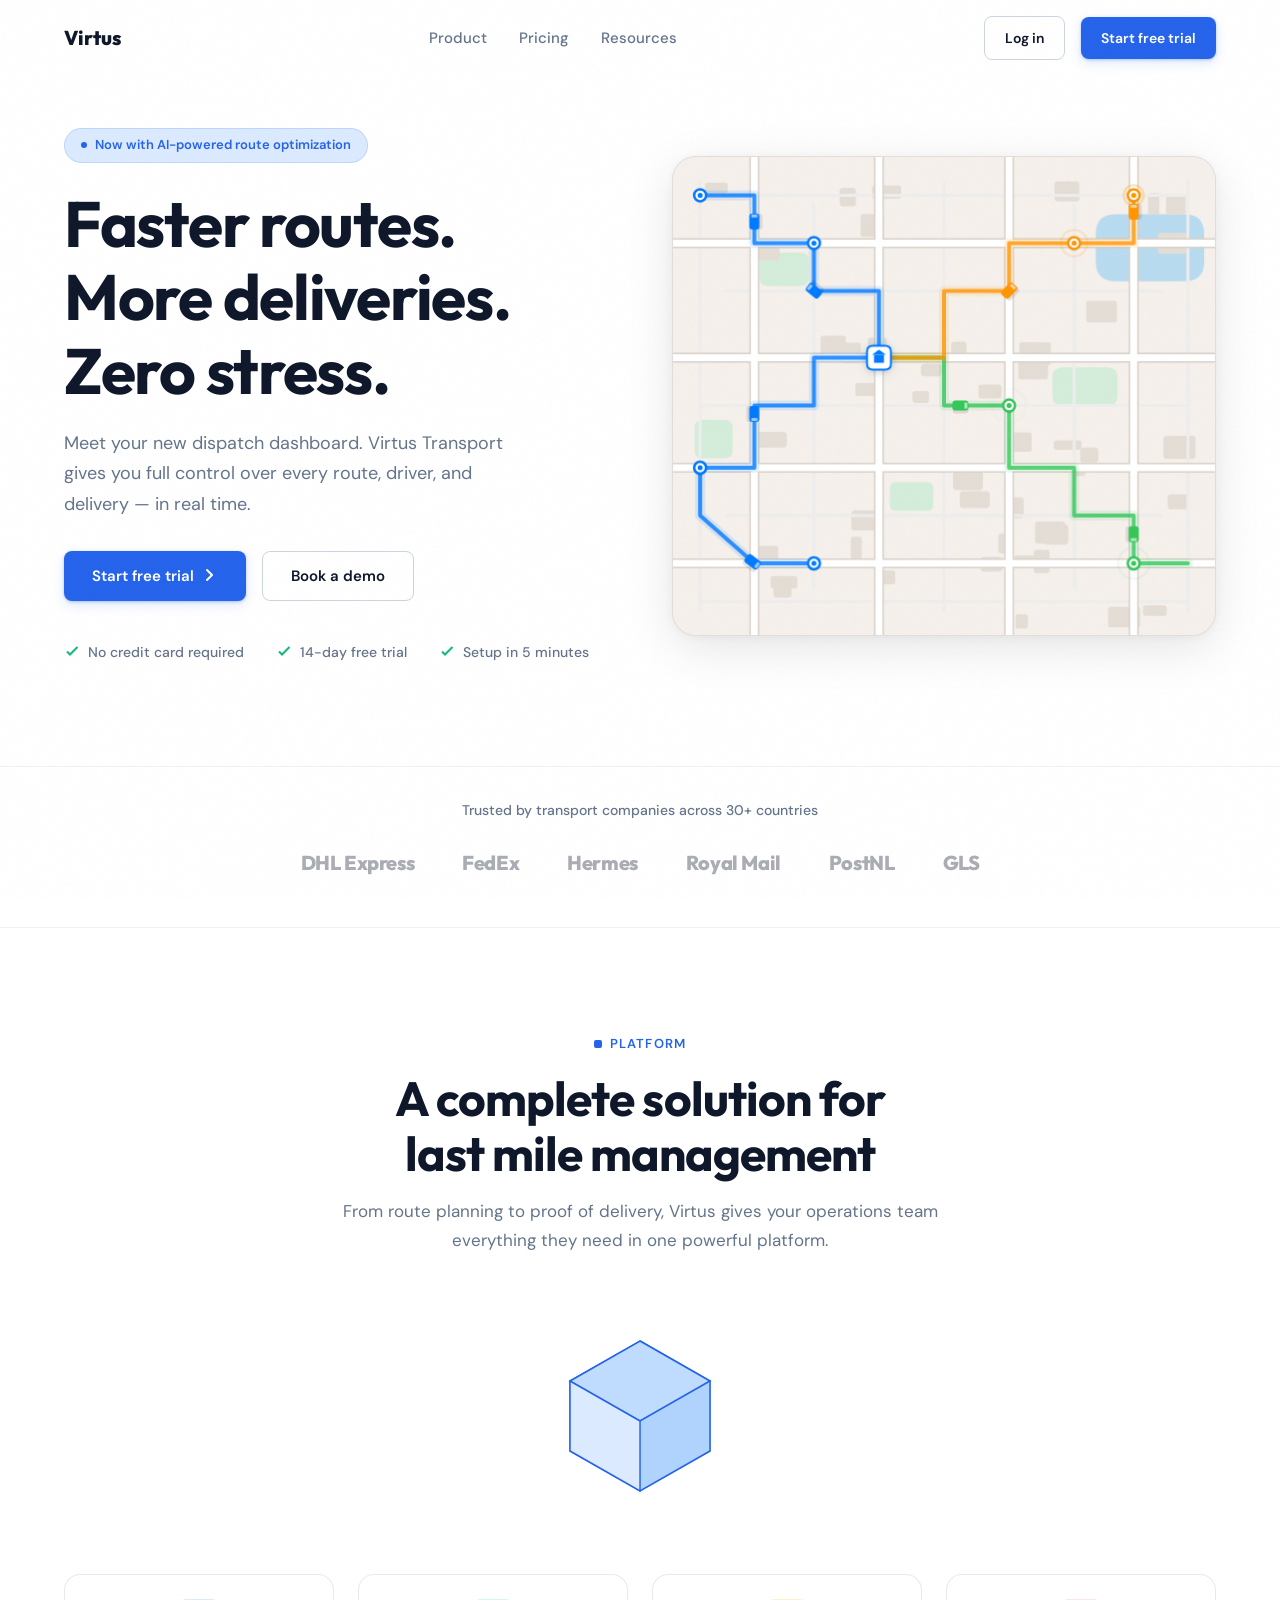
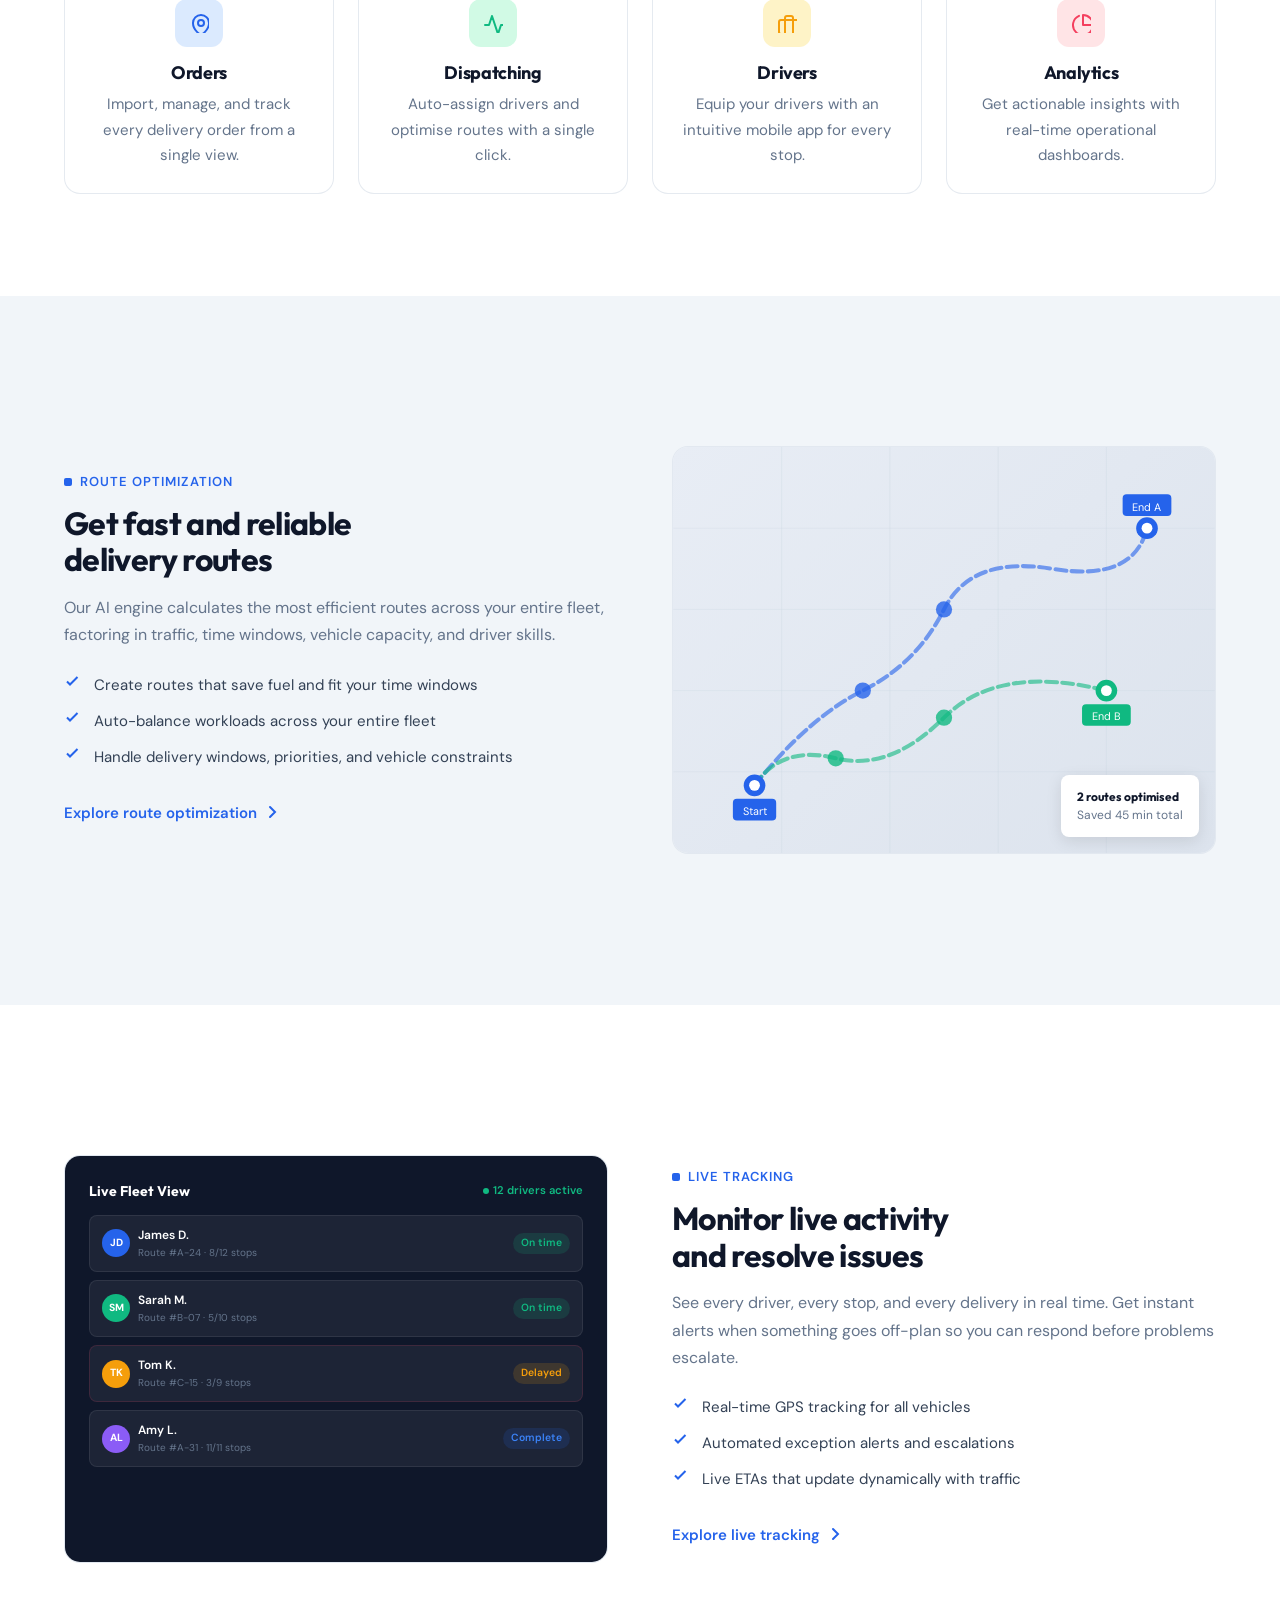
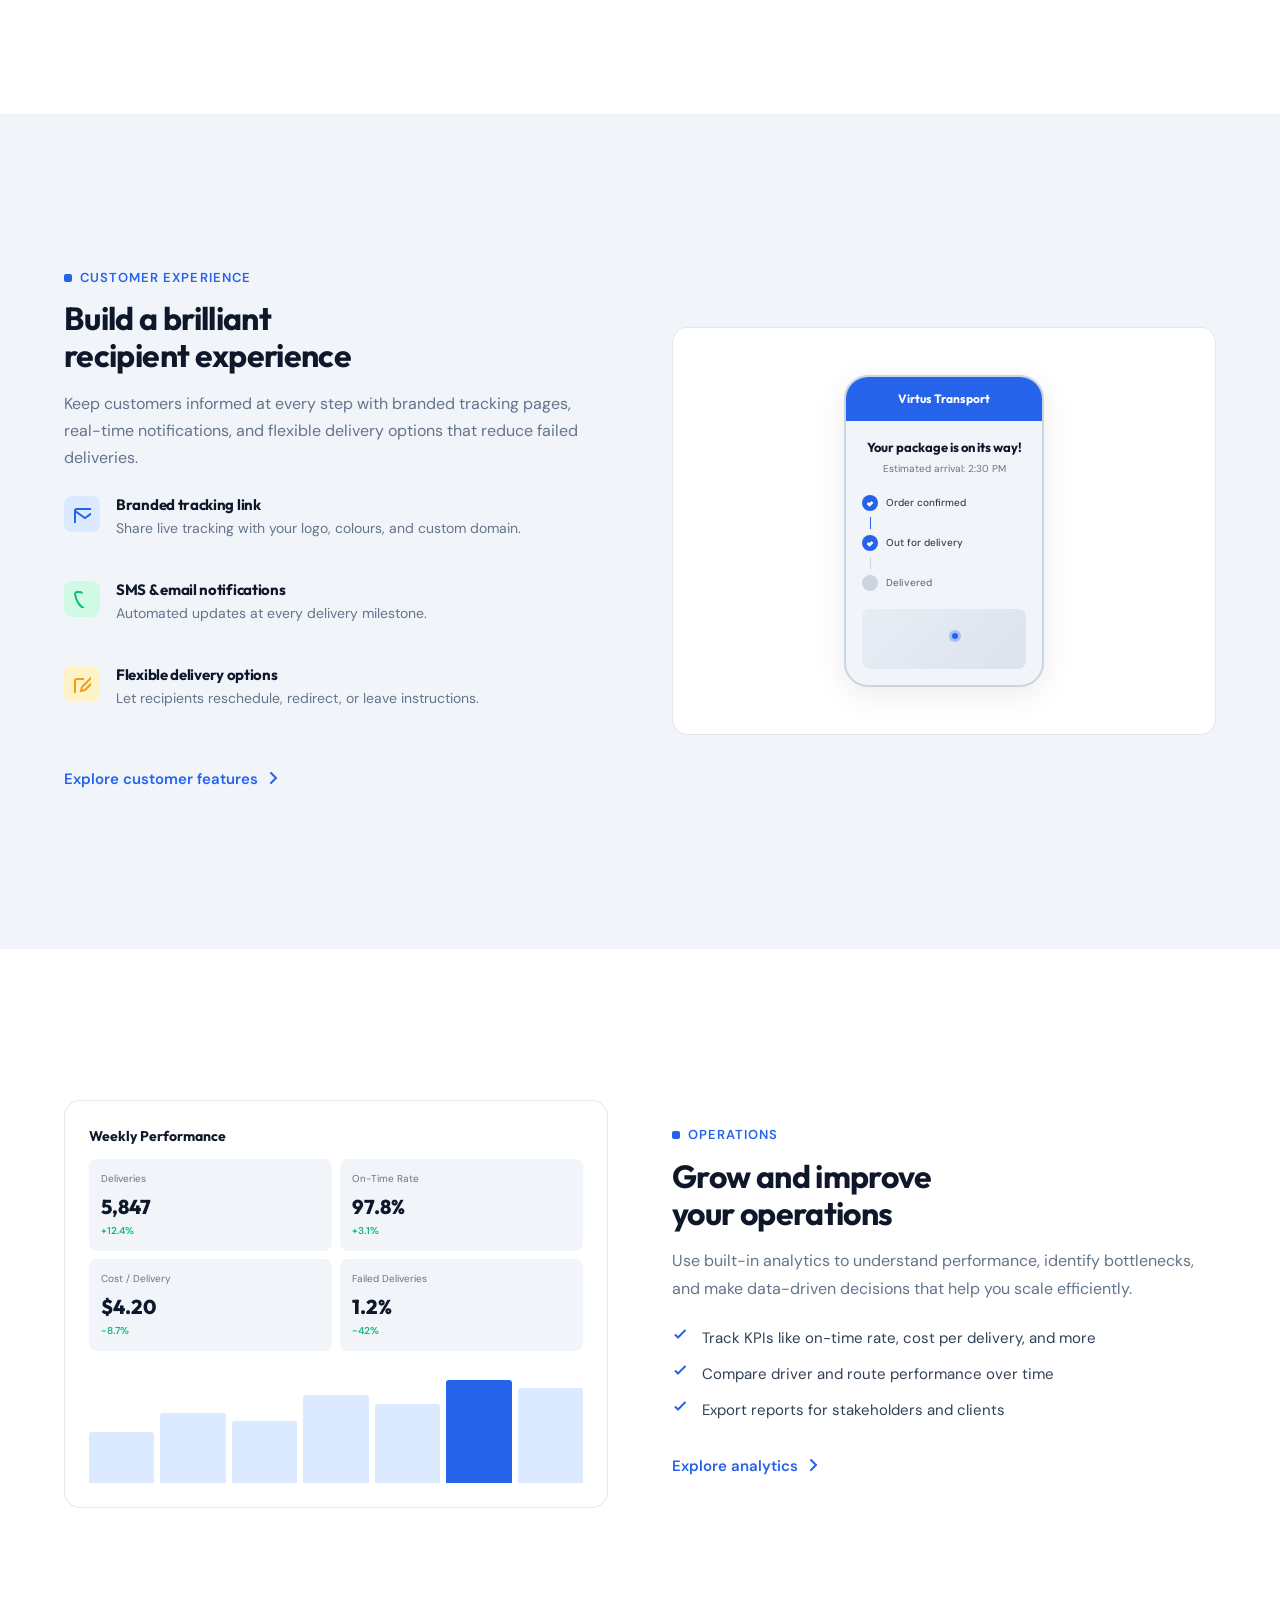
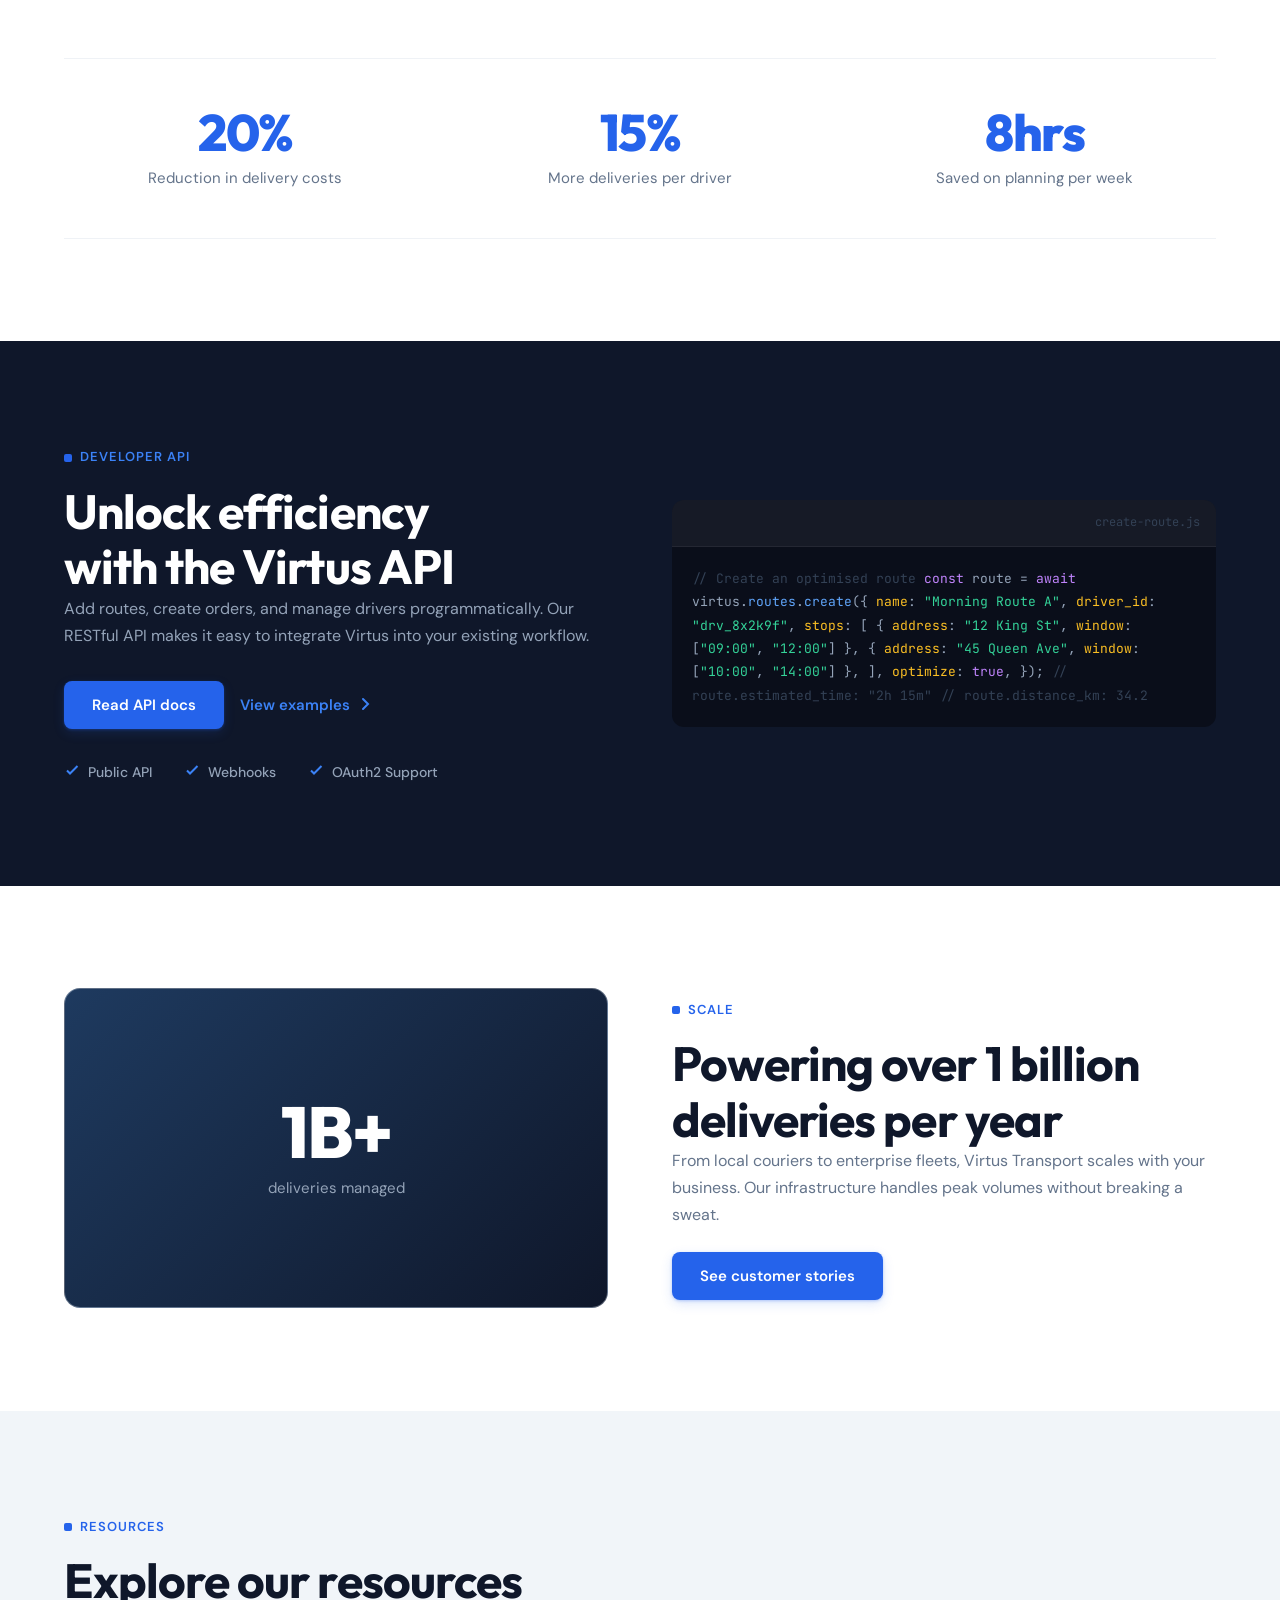
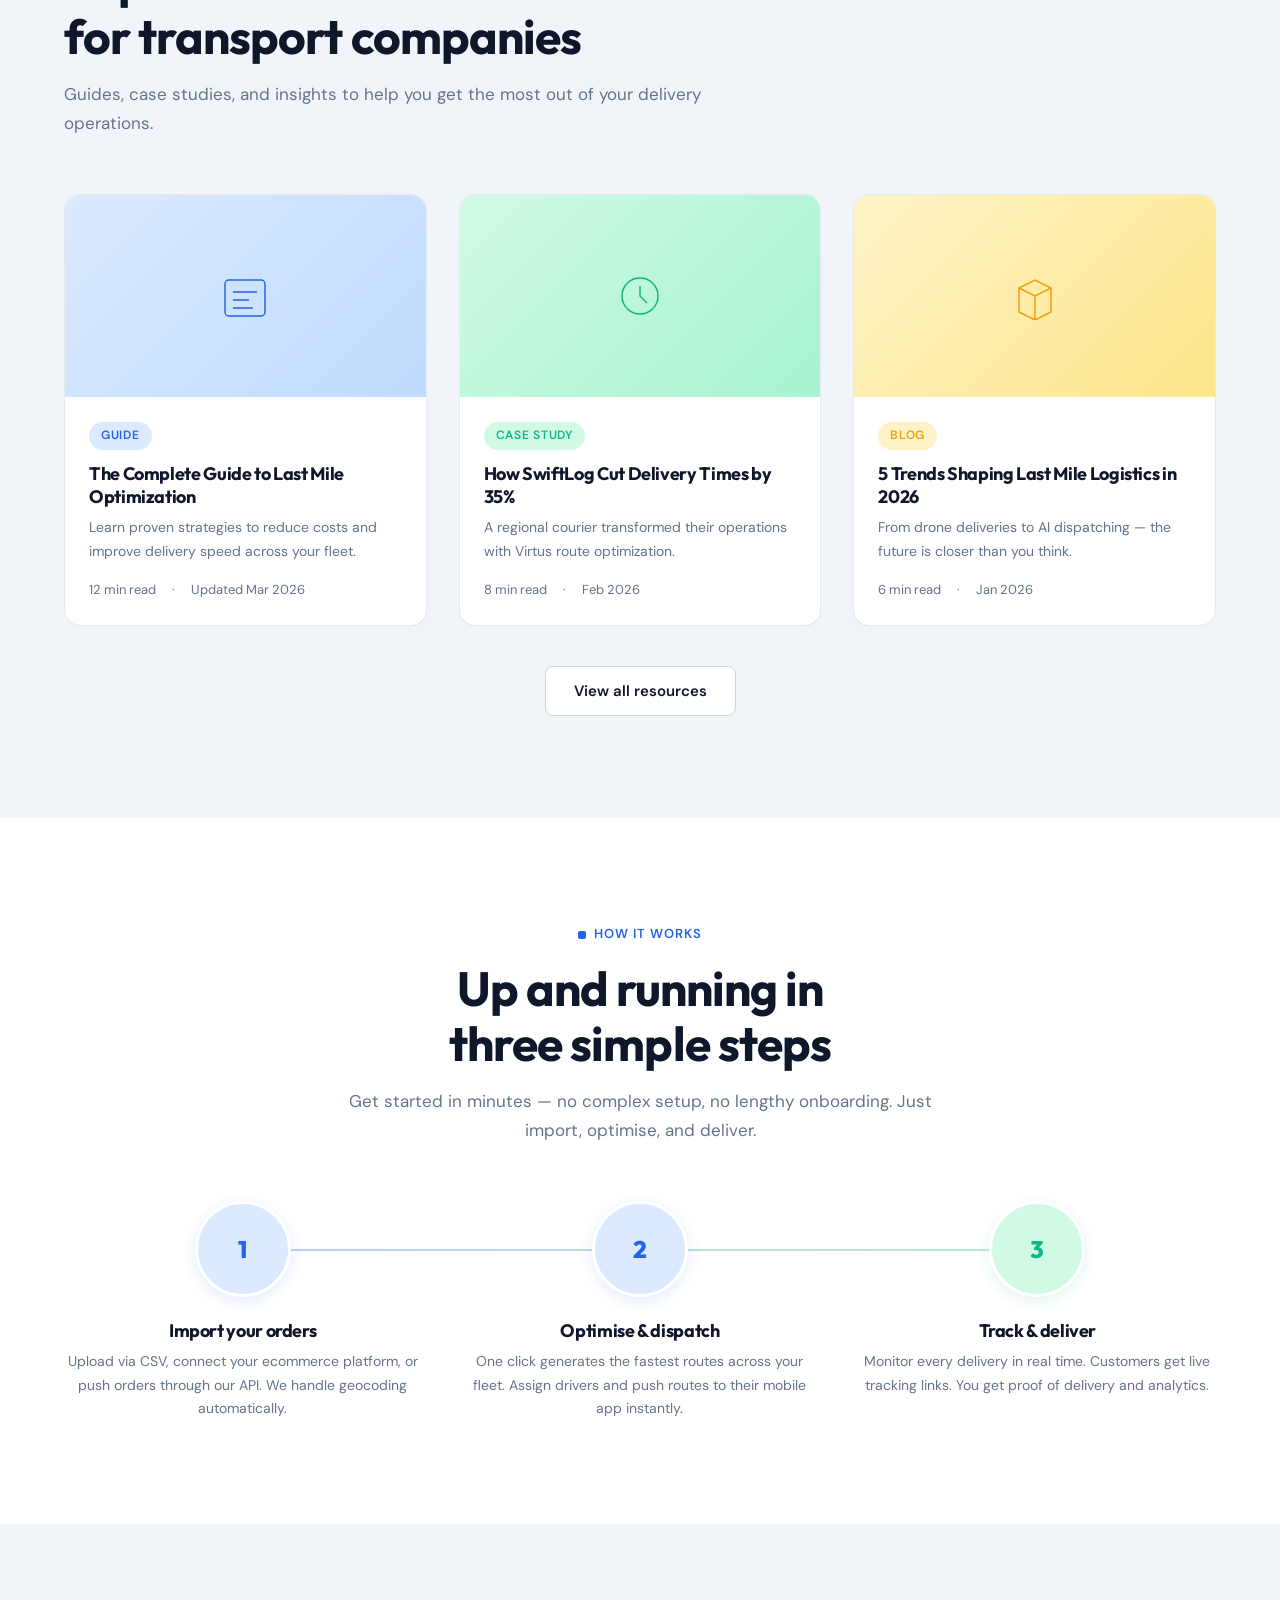
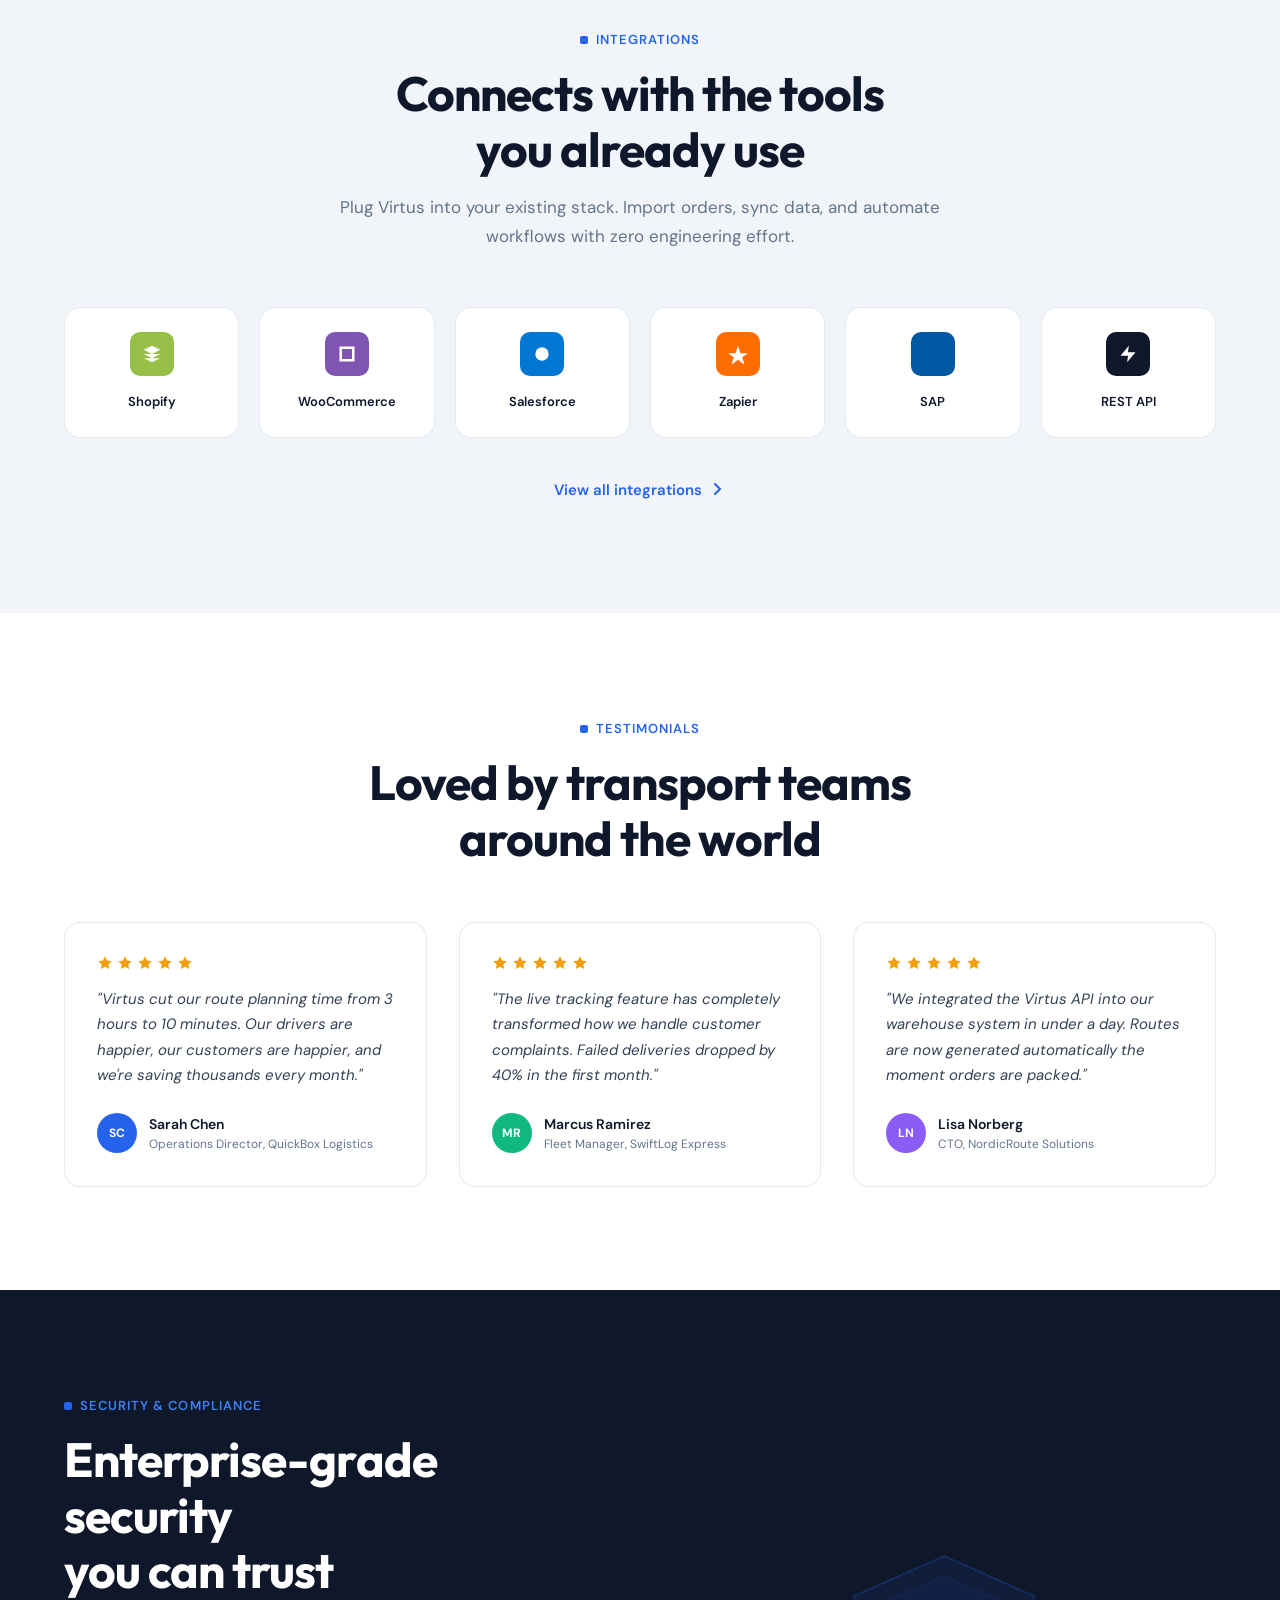
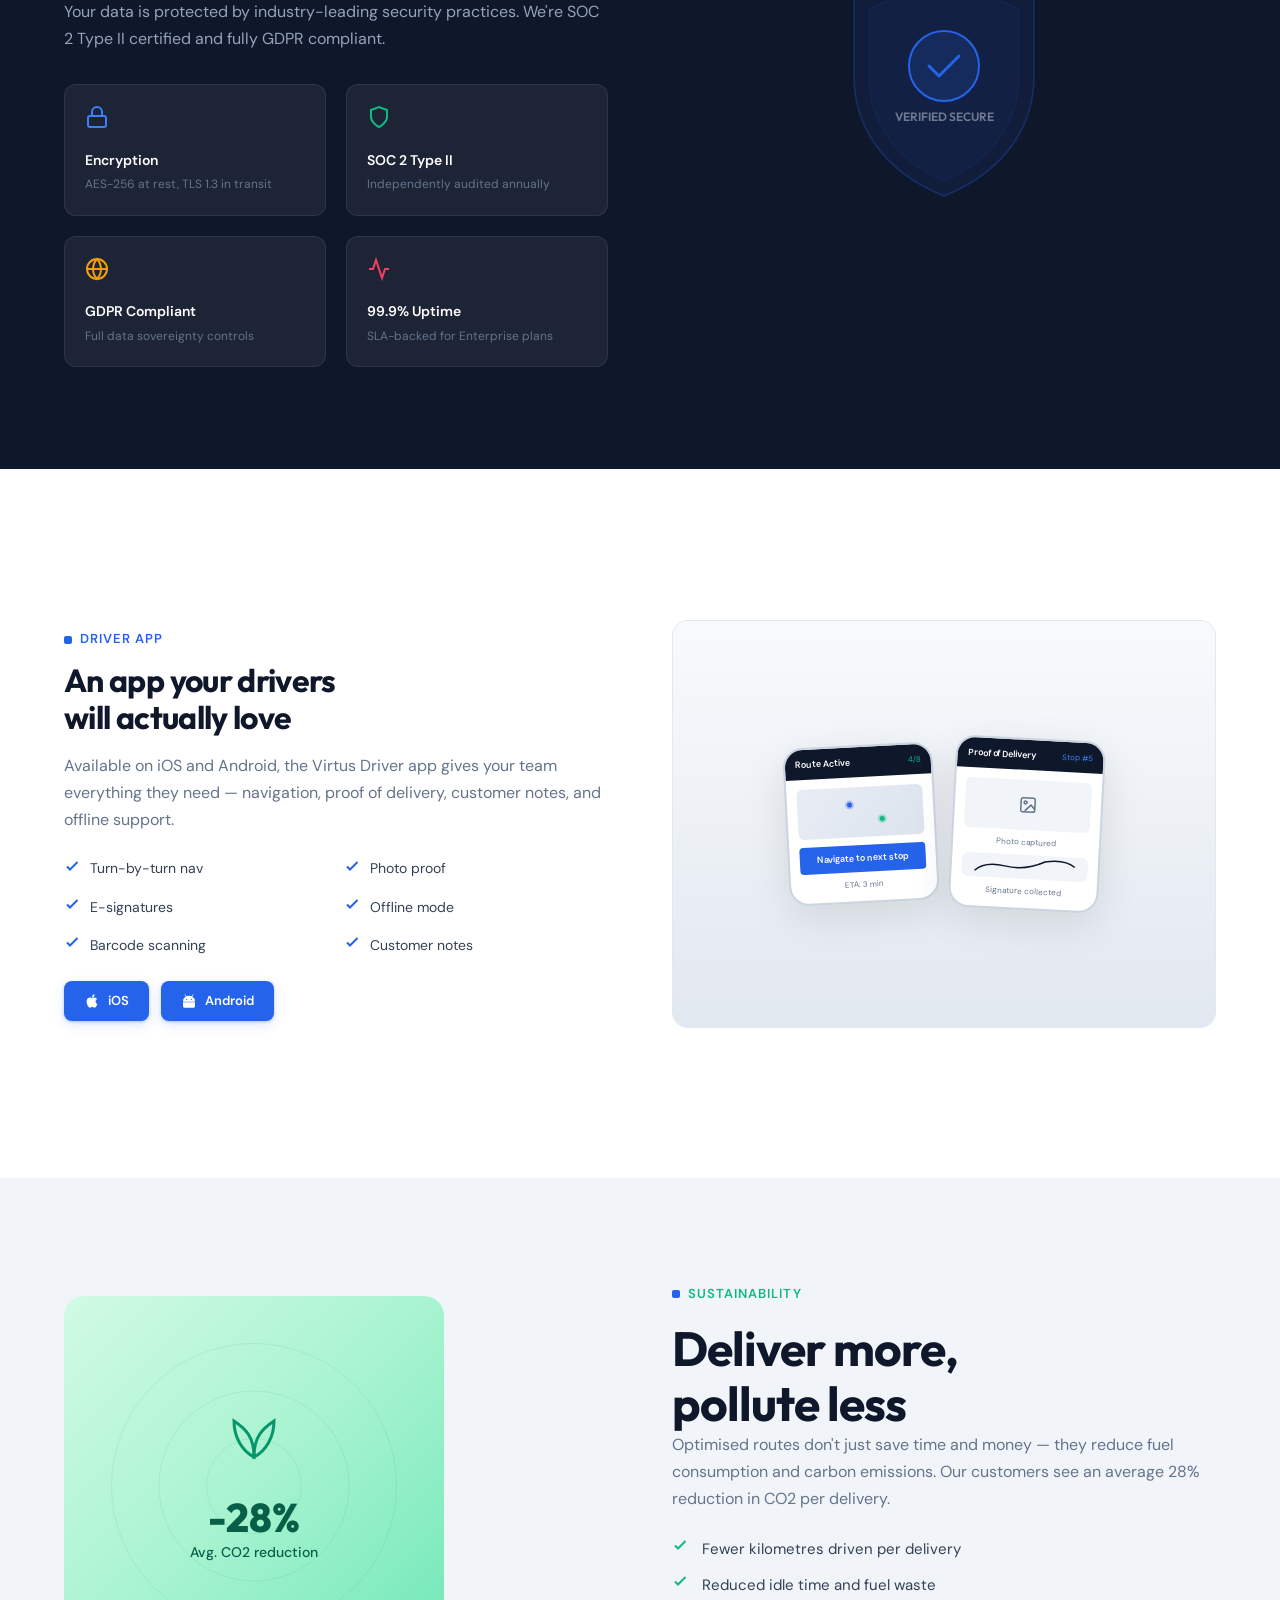
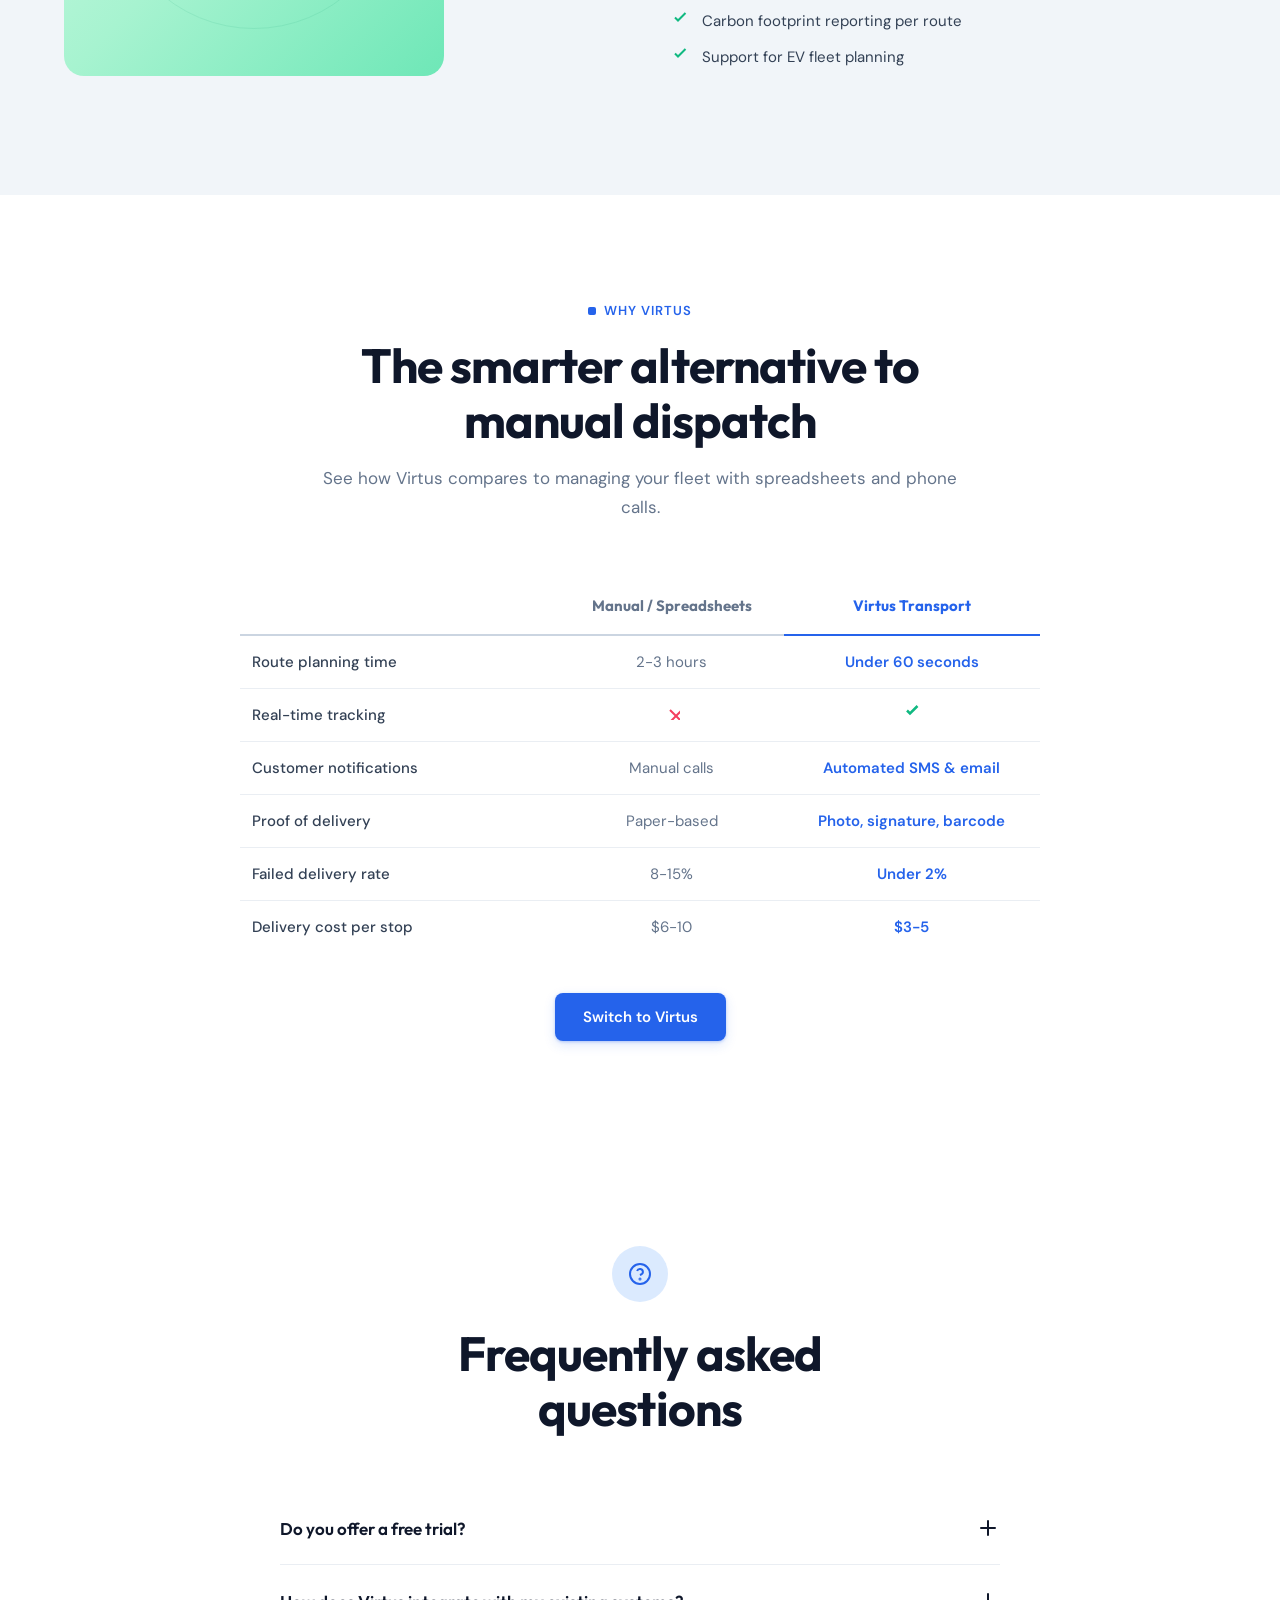
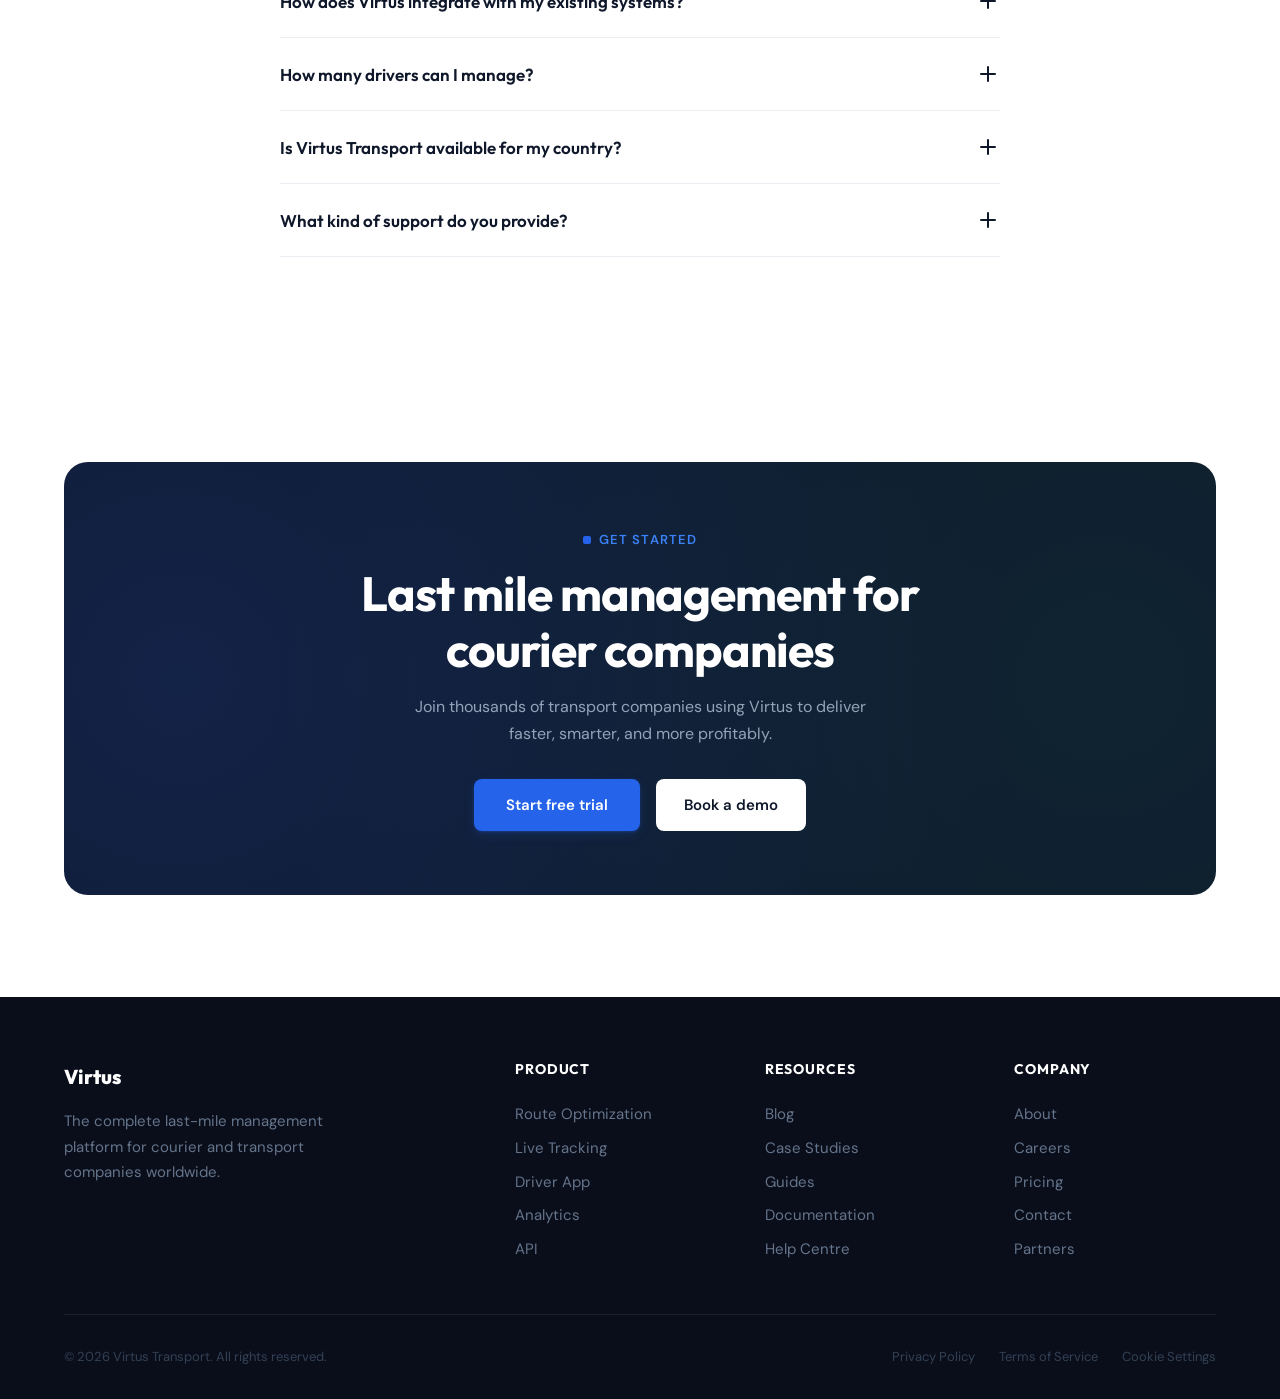
==== index.html @ 7c79d854 "Replace hero with Apple Maps-style canvas animation Canvas-based top-down city map with road grid, p" ====
<!DOCTYPE html>
<html lang="en">
<head>
  <meta charset="UTF-8">
  <meta name="viewport" content="width=device-width, initial-scale=1.0">
  <title>Virtus Transport — Last Mile Delivery Management</title>
  <meta name="description" content="Faster routes, more deliveries, zero stress. Virtus Transport is the complete last-mile management platform for courier and transport companies.">
  <link rel="preconnect" href="https://fonts.googleapis.com">
  <link rel="preconnect" href="https://fonts.gstatic.com" crossorigin>
  <link href="https://fonts.googleapis.com/css2?family=DM+Sans:ital,opsz,wght@0,9..40,400;0,9..40,500;0,9..40,600;0,9..40,700;1,9..40,400&family=Outfit:wght@400;500;600;700;800&family=JetBrains+Mono:wght@400;500&display=swap" rel="stylesheet">
  <link rel="stylesheet" href="assets/css/style.css">
  <script src="https://cdnjs.cloudflare.com/ajax/libs/gsap/3.12.5/gsap.min.js"></script>
</head>
<body>

  <!-- ===== NAVIGATION ===== -->
  <nav class="nav">
    <div class="container nav-inner">
      <a href="index.html" class="nav-logo">
        Virtus
      </a>
      <div class="nav-links">
        <a href="product.html">Product</a>
        <a href="pricing.html">Pricing</a>
        <a href="resources.html">Resources</a>
      </div>
      <div class="nav-cta">
        <a href="login.html" class="btn btn-secondary">Log in</a>
        <a href="signup.html" class="btn btn-primary">Start free trial</a>
      </div>
      <button class="nav-toggle" aria-label="Menu">
        <span></span><span></span><span></span>
      </button>
    </div>
  </nav>

  <!-- ===== HERO ===== -->
  <section style="padding-top: 8rem; padding-bottom: var(--section-pad);">
    <div class="container">
      <div style="display: grid; grid-template-columns: 1fr 1fr; gap: 4rem; align-items: center;">
        <div class="reveal">
          <div class="hero-badge">
            <span class="hero-badge-dot"></span>
            Now with AI-powered route optimization
          </div>
          <h1 style="margin-bottom: 1.25rem;">Faster routes.<br>More deliveries.<br>Zero stress.</h1>
          <p class="text-lg" style="max-width: 440px; margin-bottom: 2rem;">
            Meet your new dispatch dashboard. Virtus Transport gives you full control over every route, driver, and delivery — in real time.
          </p>
          <div style="display: flex; gap: 1rem; flex-wrap: wrap; margin-bottom: 2.5rem;">
            <a href="signup.html" class="btn btn-primary">
              Start free trial
              <svg width="16" height="16" fill="none" stroke="currentColor" stroke-width="2" stroke-linecap="round" stroke-linejoin="round"><path d="M5 12l5-5-5-5"/></svg>
            </a>
            <a href="demo.html" class="btn btn-secondary">Book a demo</a>
          </div>
          <div class="badge-row">
            <div class="badge-item">
              <svg width="16" height="16" fill="none" stroke="currentColor" stroke-width="2"><path d="M13.5 2l-7.5 7.5-3-3"/></svg>
              No credit card required
            </div>
            <div class="badge-item">
              <svg width="16" height="16" fill="none" stroke="currentColor" stroke-width="2"><path d="M13.5 2l-7.5 7.5-3-3"/></svg>
              14-day free trial
            </div>
            <div class="badge-item">
              <svg width="16" height="16" fill="none" stroke="currentColor" stroke-width="2"><path d="M13.5 2l-7.5 7.5-3-3"/></svg>
              Setup in 5 minutes
            </div>
          </div>
        </div>
        <div class="reveal reveal-delay-2">
          <div id="hero-animation" style="width: 100%; height: 480px; position: relative; overflow: hidden; border-radius: 1.5rem;">
            <canvas id="map-canvas" style="position: absolute; inset: 0; width: 100%; height: 100%;"></canvas>
          </div>
        </div>
      </div>
    </div>
  </section>

  <!-- ===== SOCIAL PROOF ===== -->
  <section style="padding: 2rem 0 3rem; border-top: 1px solid rgba(203,213,225,0.3); border-bottom: 1px solid rgba(203,213,225,0.3);">
    <div class="container" style="text-align: center;">
      <p class="text-sm" style="color: var(--vtx-muted); margin-bottom: 1.5rem; font-weight: 500;">Trusted by transport companies across 30+ countries</p>
      <div style="display: flex; align-items: center; justify-content: center; gap: 3rem; flex-wrap: wrap; opacity: 0.35;">
        <span style="font-family: var(--font-display); font-size: 1.25rem; font-weight: 800; letter-spacing: -0.02em;">DHL Express</span>
        <span style="font-family: var(--font-display); font-size: 1.25rem; font-weight: 800; letter-spacing: -0.02em;">FedEx</span>
        <span style="font-family: var(--font-display); font-size: 1.25rem; font-weight: 800; letter-spacing: -0.02em;">Hermes</span>
        <span style="font-family: var(--font-display); font-size: 1.25rem; font-weight: 800; letter-spacing: -0.02em;">Royal Mail</span>
        <span style="font-family: var(--font-display); font-size: 1.25rem; font-weight: 800; letter-spacing: -0.02em;">PostNL</span>
        <span style="font-family: var(--font-display); font-size: 1.25rem; font-weight: 800; letter-spacing: -0.02em;">GLS</span>
      </div>
    </div>
  </section>

  <!-- ===== COMPLETE SOLUTION ===== -->
  <section class="section" id="solution">
    <div class="container">
      <div class="section-header centered reveal">
        <span class="section-label">Platform</span>
        <h2>A complete solution for<br>last mile management</h2>
        <p>From route planning to proof of delivery, Virtus gives your operations team everything they need in one powerful platform.</p>
      </div>

      <!-- Solution illustration: abstract 3D cube -->
      <div class="reveal" style="max-width: 200px; margin: 0 auto 3.5rem;">
        <svg viewBox="0 0 200 200" fill="none" xmlns="http://www.w3.org/2000/svg">
          <path d="M100 30L170 70V140L100 180L30 140V70L100 30Z" fill="#dbeafe" stroke="#2563eb" stroke-width="1.5"/>
          <path d="M100 30L170 70L100 110L30 70L100 30Z" fill="#bfdbfe" stroke="#2563eb" stroke-width="1.5"/>
          <path d="M100 110V180L170 140V70L100 110Z" fill="#93c5fd" stroke="#2563eb" stroke-width="1.5" opacity="0.6"/>
          <path d="M100 110V180L30 140V70L100 110Z" fill="#dbeafe" stroke="#2563eb" stroke-width="1.5" opacity="0.8"/>
        </svg>
      </div>

      <!-- Feature pills row -->
      <div class="grid-4 reveal">
        <div class="card" style="text-align: center; padding: 1.5rem;">
          <div class="card-icon blue" style="margin: 0 auto 1rem;">
            <svg width="20" height="20" fill="none" stroke="currentColor" stroke-width="2" stroke-linecap="round" stroke-linejoin="round"><path d="M12 22s-8-4.5-8-11.8A8 8 0 0 1 12 2a8 8 0 0 1 8 8.2c0 7.3-8 11.8-8 11.8z"/><circle cx="12" cy="10" r="3"/></svg>
          </div>
          <h4>Orders</h4>
          <p class="text-sm">Import, manage, and track every delivery order from a single view.</p>
        </div>
        <div class="card" style="text-align: center; padding: 1.5rem;">
          <div class="card-icon emerald" style="margin: 0 auto 1rem;">
            <svg width="20" height="20" fill="none" stroke="currentColor" stroke-width="2" stroke-linecap="round" stroke-linejoin="round"><path d="M22 12h-4l-3 9L9 3l-3 9H2"/></svg>
          </div>
          <h4>Dispatching</h4>
          <p class="text-sm">Auto-assign drivers and optimise routes with a single click.</p>
        </div>
        <div class="card" style="text-align: center; padding: 1.5rem;">
          <div class="card-icon amber" style="margin: 0 auto 1rem;">
            <svg width="20" height="20" fill="none" stroke="currentColor" stroke-width="2" stroke-linecap="round" stroke-linejoin="round"><rect x="2" y="7" width="20" height="14" rx="2" ry="2"/><path d="M16 21V5a2 2 0 0 0-2-2h-4a2 2 0 0 0-2 2v16"/></svg>
          </div>
          <h4>Drivers</h4>
          <p class="text-sm">Equip your drivers with an intuitive mobile app for every stop.</p>
        </div>
        <div class="card" style="text-align: center; padding: 1.5rem;">
          <div class="card-icon rose" style="margin: 0 auto 1rem;">
            <svg width="20" height="20" fill="none" stroke="currentColor" stroke-width="2" stroke-linecap="round" stroke-linejoin="round"><path d="M21.21 15.89A10 10 0 1 1 8 2.83"/><path d="M22 12A10 10 0 0 0 12 2v10z"/></svg>
          </div>
          <h4>Analytics</h4>
          <p class="text-sm">Get actionable insights with real-time operational dashboards.</p>
        </div>
      </div>
    </div>
  </section>

  <!-- ===== FEATURE 1: ROUTE OPTIMIZATION ===== -->
  <section class="section section-light" id="routes">
    <div class="container">
      <div class="feature-row">
        <div class="feature-content reveal">
          <span class="section-label">Route Optimization</span>
          <h3>Get fast and reliable<br>delivery routes</h3>
          <p>Our AI engine calculates the most efficient routes across your entire fleet, factoring in traffic, time windows, vehicle capacity, and driver skills.</p>
          <ul class="feature-bullets">
            <li>
              <svg width="18" height="18" fill="none" stroke="currentColor" stroke-width="2"><path d="M13.5 2l-7.5 7.5-3-3"/></svg>
              Create routes that save fuel and fit your time windows
            </li>
            <li>
              <svg width="18" height="18" fill="none" stroke="currentColor" stroke-width="2"><path d="M13.5 2l-7.5 7.5-3-3"/></svg>
              Auto-balance workloads across your entire fleet
            </li>
            <li>
              <svg width="18" height="18" fill="none" stroke="currentColor" stroke-width="2"><path d="M13.5 2l-7.5 7.5-3-3"/></svg>
              Handle delivery windows, priorities, and vehicle constraints
            </li>
          </ul>
          <a href="product.html" class="btn btn-ghost">
            Explore route optimization
            <svg width="16" height="16" fill="none" stroke="currentColor" stroke-width="2" stroke-linecap="round"><path d="M5 12l5-5-5-5"/></svg>
          </a>
        </div>
        <div class="feature-visual reveal reveal-delay-1">
          <div class="feature-visual-inner map-visual">
            <!-- Simulated map with route -->
            <svg width="100%" height="100%" viewBox="0 0 400 300" fill="none" xmlns="http://www.w3.org/2000/svg" style="position: absolute; inset: 0;">
              <!-- Grid lines -->
              <line x1="0" y1="60" x2="400" y2="60" stroke="#cbd5e1" stroke-width="0.5" opacity="0.5"/>
              <line x1="0" y1="120" x2="400" y2="120" stroke="#cbd5e1" stroke-width="0.5" opacity="0.5"/>
              <line x1="0" y1="180" x2="400" y2="180" stroke="#cbd5e1" stroke-width="0.5" opacity="0.5"/>
              <line x1="0" y1="240" x2="400" y2="240" stroke="#cbd5e1" stroke-width="0.5" opacity="0.5"/>
              <line x1="80" y1="0" x2="80" y2="300" stroke="#cbd5e1" stroke-width="0.5" opacity="0.5"/>
              <line x1="160" y1="0" x2="160" y2="300" stroke="#cbd5e1" stroke-width="0.5" opacity="0.5"/>
              <line x1="240" y1="0" x2="240" y2="300" stroke="#cbd5e1" stroke-width="0.5" opacity="0.5"/>
              <line x1="320" y1="0" x2="320" y2="300" stroke="#cbd5e1" stroke-width="0.5" opacity="0.5"/>
              <!-- Route path -->
              <path d="M60 250 Q100 200, 140 180 Q180 160, 200 120 Q220 80, 280 90 Q340 100, 350 60" stroke="#2563eb" stroke-width="3" stroke-linecap="round" fill="none" stroke-dasharray="8 4" opacity="0.6"/>
              <path d="M60 250 Q80 220, 120 230 Q160 240, 200 200 Q240 160, 320 180" stroke="#10b981" stroke-width="3" stroke-linecap="round" fill="none" stroke-dasharray="8 4" opacity="0.6"/>
              <!-- Stops -->
              <circle cx="60" cy="250" r="8" fill="#2563eb"/>
              <circle cx="60" cy="250" r="4" fill="white"/>
              <circle cx="140" cy="180" r="6" fill="#2563eb" opacity="0.8"/>
              <circle cx="200" cy="120" r="6" fill="#2563eb" opacity="0.8"/>
              <circle cx="350" cy="60" r="8" fill="#2563eb"/>
              <circle cx="350" cy="60" r="4" fill="white"/>
              <circle cx="120" cy="230" r="6" fill="#10b981" opacity="0.8"/>
              <circle cx="200" cy="200" r="6" fill="#10b981" opacity="0.8"/>
              <circle cx="320" cy="180" r="8" fill="#10b981"/>
              <circle cx="320" cy="180" r="4" fill="white"/>
              <!-- Labels -->
              <rect x="44" y="260" width="32" height="16" rx="3" fill="#2563eb"/>
              <text x="60" y="272" fill="white" font-size="8" text-anchor="middle" font-family="DM Sans">Start</text>
              <rect x="332" y="35" width="36" height="16" rx="3" fill="#2563eb"/>
              <text x="350" y="47" fill="white" font-size="8" text-anchor="middle" font-family="DM Sans">End A</text>
              <rect x="302" y="190" width="36" height="16" rx="3" fill="#10b981"/>
              <text x="320" y="202" fill="white" font-size="8" text-anchor="middle" font-family="DM Sans">End B</text>
            </svg>
            <!-- Floating card -->
            <div style="position: absolute; bottom: 16px; right: 16px; background: white; border-radius: 0.5rem; padding: 0.75rem 1rem; box-shadow: 0 4px 16px rgba(0,0,0,0.1); font-size: 0.75rem;">
              <div style="font-weight: 700; color: var(--vtx-navy); font-family: var(--font-display);">2 routes optimised</div>
              <div style="color: var(--vtx-muted);">Saved 45 min total</div>
            </div>
          </div>
        </div>
      </div>
    </div>
  </section>

  <!-- ===== FEATURE 2: LIVE MONITORING ===== -->
  <section class="section" id="monitoring">
    <div class="container">
      <div class="feature-row reverse">
        <div class="feature-content reveal">
          <span class="section-label">Live Tracking</span>
          <h3>Monitor live activity<br>and resolve issues</h3>
          <p>See every driver, every stop, and every delivery in real time. Get instant alerts when something goes off-plan so you can respond before problems escalate.</p>
          <ul class="feature-bullets">
            <li>
              <svg width="18" height="18" fill="none" stroke="currentColor" stroke-width="2"><path d="M13.5 2l-7.5 7.5-3-3"/></svg>
              Real-time GPS tracking for all vehicles
            </li>
            <li>
              <svg width="18" height="18" fill="none" stroke="currentColor" stroke-width="2"><path d="M13.5 2l-7.5 7.5-3-3"/></svg>
              Automated exception alerts and escalations
            </li>
            <li>
              <svg width="18" height="18" fill="none" stroke="currentColor" stroke-width="2"><path d="M13.5 2l-7.5 7.5-3-3"/></svg>
              Live ETAs that update dynamically with traffic
            </li>
          </ul>
          <a href="product.html" class="btn btn-ghost">
            Explore live tracking
            <svg width="16" height="16" fill="none" stroke="currentColor" stroke-width="2" stroke-linecap="round"><path d="M5 12l5-5-5-5"/></svg>
          </a>
        </div>
        <div class="feature-visual reveal reveal-delay-1">
          <div class="feature-visual-inner" style="background: var(--vtx-navy); padding: 1.5rem;">
            <!-- Dark themed live view -->
            <div style="display: flex; flex-direction: column; gap: 0.75rem; height: 100%;">
              <div style="display: flex; justify-content: space-between; align-items: center;">
                <span style="font-family: var(--font-display); font-weight: 700; color: white; font-size: 0.875rem;">Live Fleet View</span>
                <span style="font-size: 0.7rem; color: var(--vtx-emerald); font-weight: 600; display: flex; align-items: center; gap: 4px;">
                  <span style="width: 6px; height: 6px; background: var(--vtx-emerald); border-radius: 50%; display: inline-block;"></span>
                  12 drivers active
                </span>
              </div>
              <!-- Driver cards -->
              <div style="display: flex; flex-direction: column; gap: 0.5rem; flex: 1;">
                <div style="background: rgba(255,255,255,0.06); border-radius: 0.5rem; padding: 0.625rem 0.75rem; border: 1px solid rgba(255,255,255,0.08); display: flex; align-items: center; justify-content: space-between;">
                  <div style="display: flex; align-items: center; gap: 0.5rem;">
                    <div style="width: 28px; height: 28px; background: var(--vtx-blue); border-radius: 50%; display: flex; align-items: center; justify-content: center; font-size: 0.65rem; color: white; font-weight: 700;">JD</div>
                    <div>
                      <div style="color: white; font-size: 0.75rem; font-weight: 600;">James D.</div>
                      <div style="color: var(--vtx-muted); font-size: 0.625rem;">Route #A-24 &middot; 8/12 stops</div>
                    </div>
                  </div>
                  <span style="font-size: 0.65rem; padding: 2px 8px; background: rgba(16,185,129,0.15); color: var(--vtx-emerald); border-radius: 2rem; font-weight: 600;">On time</span>
                </div>
                <div style="background: rgba(255,255,255,0.06); border-radius: 0.5rem; padding: 0.625rem 0.75rem; border: 1px solid rgba(255,255,255,0.08); display: flex; align-items: center; justify-content: space-between;">
                  <div style="display: flex; align-items: center; gap: 0.5rem;">
                    <div style="width: 28px; height: 28px; background: var(--vtx-emerald); border-radius: 50%; display: flex; align-items: center; justify-content: center; font-size: 0.65rem; color: white; font-weight: 700;">SM</div>
                    <div>
                      <div style="color: white; font-size: 0.75rem; font-weight: 600;">Sarah M.</div>
                      <div style="color: var(--vtx-muted); font-size: 0.625rem;">Route #B-07 &middot; 5/10 stops</div>
                    </div>
                  </div>
                  <span style="font-size: 0.65rem; padding: 2px 8px; background: rgba(16,185,129,0.15); color: var(--vtx-emerald); border-radius: 2rem; font-weight: 600;">On time</span>
                </div>
                <div style="background: rgba(255,255,255,0.06); border-radius: 0.5rem; padding: 0.625rem 0.75rem; border: 1px solid rgba(244,63,94,0.15); display: flex; align-items: center; justify-content: space-between;">
                  <div style="display: flex; align-items: center; gap: 0.5rem;">
                    <div style="width: 28px; height: 28px; background: var(--vtx-amber); border-radius: 50%; display: flex; align-items: center; justify-content: center; font-size: 0.65rem; color: white; font-weight: 700;">TK</div>
                    <div>
                      <div style="color: white; font-size: 0.75rem; font-weight: 600;">Tom K.</div>
                      <div style="color: var(--vtx-muted); font-size: 0.625rem;">Route #C-15 &middot; 3/9 stops</div>
                    </div>
                  </div>
                  <span style="font-size: 0.65rem; padding: 2px 8px; background: rgba(245,158,11,0.15); color: var(--vtx-amber); border-radius: 2rem; font-weight: 600;">Delayed</span>
                </div>
                <div style="background: rgba(255,255,255,0.06); border-radius: 0.5rem; padding: 0.625rem 0.75rem; border: 1px solid rgba(255,255,255,0.08); display: flex; align-items: center; justify-content: space-between;">
                  <div style="display: flex; align-items: center; gap: 0.5rem;">
                    <div style="width: 28px; height: 28px; background: #8b5cf6; border-radius: 50%; display: flex; align-items: center; justify-content: center; font-size: 0.65rem; color: white; font-weight: 700;">AL</div>
                    <div>
                      <div style="color: white; font-size: 0.75rem; font-weight: 600;">Amy L.</div>
                      <div style="color: var(--vtx-muted); font-size: 0.625rem;">Route #A-31 &middot; 11/11 stops</div>
                    </div>
                  </div>
                  <span style="font-size: 0.65rem; padding: 2px 8px; background: rgba(37,99,235,0.15); color: var(--vtx-blue-light); border-radius: 2rem; font-weight: 600;">Complete</span>
                </div>
              </div>
            </div>
          </div>
        </div>
      </div>
    </div>
  </section>

  <!-- ===== FEATURE 3: RECIPIENT EXPERIENCE ===== -->
  <section class="section section-light" id="recipient">
    <div class="container">
      <div class="feature-row">
        <div class="feature-content reveal">
          <span class="section-label">Customer Experience</span>
          <h3>Build a brilliant<br>recipient experience</h3>
          <p>Keep customers informed at every step with branded tracking pages, real-time notifications, and flexible delivery options that reduce failed deliveries.</p>
          <div style="display: flex; flex-direction: column; gap: 1rem; margin-bottom: 1.5rem;">
            <div style="display: flex; align-items: flex-start; gap: 1rem;">
              <div style="width: 36px; height: 36px; background: var(--vtx-blue-pale); border-radius: 0.5rem; display: flex; align-items: center; justify-content: center; flex-shrink: 0;">
                <svg width="18" height="18" fill="none" stroke="var(--vtx-blue)" stroke-width="2"><path d="M4 4h16c1.1 0 2 .9 2 2v12c0 1.1-.9 2-2 2H4c-1.1 0-2-.9-2-2V6c0-1.1.9-2 2-2z"/><path d="M22 6l-10 7L2 6"/></svg>
              </div>
              <div>
                <h4 style="font-size: 0.9375rem; margin-bottom: 0.25rem;">Branded tracking link</h4>
                <p class="text-sm">Share live tracking with your logo, colours, and custom domain.</p>
              </div>
            </div>
            <div style="display: flex; align-items: flex-start; gap: 1rem;">
              <div style="width: 36px; height: 36px; background: #d1fae5; border-radius: 0.5rem; display: flex; align-items: center; justify-content: center; flex-shrink: 0;">
                <svg width="18" height="18" fill="none" stroke="var(--vtx-emerald)" stroke-width="2"><path d="M22 16.92v3a2 2 0 0 1-2.18 2 19.79 19.79 0 0 1-8.63-3.07 19.5 19.5 0 0 1-6-6 19.79 19.79 0 0 1-3.07-8.67A2 2 0 0 1 4.11 2h3a2 2 0 0 1 2 1.72"/></svg>
              </div>
              <div>
                <h4 style="font-size: 0.9375rem; margin-bottom: 0.25rem;">SMS & email notifications</h4>
                <p class="text-sm">Automated updates at every delivery milestone.</p>
              </div>
            </div>
            <div style="display: flex; align-items: flex-start; gap: 1rem;">
              <div style="width: 36px; height: 36px; background: #fef3c7; border-radius: 0.5rem; display: flex; align-items: center; justify-content: center; flex-shrink: 0;">
                <svg width="18" height="18" fill="none" stroke="var(--vtx-amber)" stroke-width="2"><path d="M11 4H4a2 2 0 0 0-2 2v14a2 2 0 0 0 2 2h14a2 2 0 0 0 2-2v-7"/><path d="M18.5 2.5a2.121 2.121 0 0 1 3 3L12 15l-4 1 1-4 9.5-9.5z"/></svg>
              </div>
              <div>
                <h4 style="font-size: 0.9375rem; margin-bottom: 0.25rem;">Flexible delivery options</h4>
                <p class="text-sm">Let recipients reschedule, redirect, or leave instructions.</p>
              </div>
            </div>
          </div>
          <a href="product.html" class="btn btn-ghost">
            Explore customer features
            <svg width="16" height="16" fill="none" stroke="currentColor" stroke-width="2" stroke-linecap="round"><path d="M5 12l5-5-5-5"/></svg>
          </a>
        </div>
        <div class="feature-visual reveal reveal-delay-1">
          <div class="feature-visual-inner" style="background: white; padding: 2rem; display: flex; flex-direction: column; align-items: center; justify-content: center;">
            <!-- Phone mockup -->
            <div style="width: 200px; background: var(--vtx-snow); border-radius: 1.5rem; border: 2px solid var(--vtx-cloud); overflow: hidden; box-shadow: 0 8px 32px rgba(0,0,0,0.08);">
              <div style="padding: 0.75rem; background: var(--vtx-blue); text-align: center;">
                <div style="font-family: var(--font-display); font-weight: 700; color: white; font-size: 0.75rem;">Virtus Transport</div>
              </div>
              <div style="padding: 1rem;">
                <div style="text-align: center; margin-bottom: 0.75rem;">
                  <div style="font-family: var(--font-display); font-weight: 700; font-size: 0.8125rem; color: var(--vtx-navy);">Your package is on its way!</div>
                  <div style="font-size: 0.625rem; color: var(--vtx-muted); margin-top: 0.25rem;">Estimated arrival: 2:30 PM</div>
                </div>
                <!-- Progress steps -->
                <div style="display: flex; flex-direction: column; gap: 0;">
                  <div style="display: flex; align-items: center; gap: 0.5rem; padding: 0.375rem 0;">
                    <div style="width: 16px; height: 16px; background: var(--vtx-blue); border-radius: 50%; display: flex; align-items: center; justify-content: center;">
                      <svg width="8" height="8" fill="none" stroke="white" stroke-width="2.5"><path d="M1.5 4l2 2 3-3"/></svg>
                    </div>
                    <span style="font-size: 0.625rem; color: var(--vtx-steel); font-weight: 500;">Order confirmed</span>
                  </div>
                  <div style="width: 1px; height: 12px; background: var(--vtx-blue); margin-left: 7.5px;"></div>
                  <div style="display: flex; align-items: center; gap: 0.5rem; padding: 0.375rem 0;">
                    <div style="width: 16px; height: 16px; background: var(--vtx-blue); border-radius: 50%; display: flex; align-items: center; justify-content: center;">
                      <svg width="8" height="8" fill="none" stroke="white" stroke-width="2.5"><path d="M1.5 4l2 2 3-3"/></svg>
                    </div>
                    <span style="font-size: 0.625rem; color: var(--vtx-steel); font-weight: 500;">Out for delivery</span>
                  </div>
                  <div style="width: 1px; height: 12px; background: var(--vtx-cloud); margin-left: 7.5px;"></div>
                  <div style="display: flex; align-items: center; gap: 0.5rem; padding: 0.375rem 0;">
                    <div style="width: 16px; height: 16px; background: var(--vtx-cloud); border-radius: 50%;"></div>
                    <span style="font-size: 0.625rem; color: var(--vtx-muted); font-weight: 500;">Delivered</span>
                  </div>
                </div>
                <!-- Map preview -->
                <div style="margin-top: 0.75rem; height: 60px; background: linear-gradient(135deg, #e8edf5, #dce3ed); border-radius: 0.5rem; position: relative; overflow: hidden;">
                  <div style="position: absolute; width: 6px; height: 6px; background: var(--vtx-blue); border-radius: 50%; top: 40%; left: 55%; box-shadow: 0 0 0 3px rgba(37,99,235,0.3);"></div>
                </div>
              </div>
            </div>
          </div>
        </div>
      </div>
    </div>
  </section>

  <!-- ===== FEATURE 4: OPERATIONS ===== -->
  <section class="section" id="operations">
    <div class="container">
      <div class="feature-row reverse">
        <div class="feature-content reveal">
          <span class="section-label">Operations</span>
          <h3>Grow and improve<br>your operations</h3>
          <p>Use built-in analytics to understand performance, identify bottlenecks, and make data-driven decisions that help you scale efficiently.</p>
          <ul class="feature-bullets">
            <li>
              <svg width="18" height="18" fill="none" stroke="currentColor" stroke-width="2"><path d="M13.5 2l-7.5 7.5-3-3"/></svg>
              Track KPIs like on-time rate, cost per delivery, and more
            </li>
            <li>
              <svg width="18" height="18" fill="none" stroke="currentColor" stroke-width="2"><path d="M13.5 2l-7.5 7.5-3-3"/></svg>
              Compare driver and route performance over time
            </li>
            <li>
              <svg width="18" height="18" fill="none" stroke="currentColor" stroke-width="2"><path d="M13.5 2l-7.5 7.5-3-3"/></svg>
              Export reports for stakeholders and clients
            </li>
          </ul>
          <a href="product.html" class="btn btn-ghost">
            Explore analytics
            <svg width="16" height="16" fill="none" stroke="currentColor" stroke-width="2" stroke-linecap="round"><path d="M5 12l5-5-5-5"/></svg>
          </a>
        </div>
        <div class="feature-visual reveal reveal-delay-1">
          <div class="feature-visual-inner" style="background: white; padding: 1.5rem;">
            <!-- Mini analytics dashboard -->
            <div style="display: flex; flex-direction: column; gap: 0.75rem; height: 100%;">
              <div style="font-family: var(--font-display); font-weight: 700; font-size: 0.875rem; color: var(--vtx-navy);">Weekly Performance</div>
              <div style="display: grid; grid-template-columns: 1fr 1fr; gap: 0.5rem;">
                <div style="background: var(--vtx-snow); padding: 0.75rem; border-radius: 0.5rem;">
                  <div style="font-size: 0.625rem; color: var(--vtx-muted); margin-bottom: 0.25rem;">Deliveries</div>
                  <div style="font-family: var(--font-display); font-weight: 800; color: var(--vtx-navy); font-size: 1.25rem;">5,847</div>
                  <div style="font-size: 0.625rem; color: var(--vtx-emerald); font-weight: 600;">+12.4%</div>
                </div>
                <div style="background: var(--vtx-snow); padding: 0.75rem; border-radius: 0.5rem;">
                  <div style="font-size: 0.625rem; color: var(--vtx-muted); margin-bottom: 0.25rem;">On-Time Rate</div>
                  <div style="font-family: var(--font-display); font-weight: 800; color: var(--vtx-navy); font-size: 1.25rem;">97.8%</div>
                  <div style="font-size: 0.625rem; color: var(--vtx-emerald); font-weight: 600;">+3.1%</div>
                </div>
                <div style="background: var(--vtx-snow); padding: 0.75rem; border-radius: 0.5rem;">
                  <div style="font-size: 0.625rem; color: var(--vtx-muted); margin-bottom: 0.25rem;">Cost / Delivery</div>
                  <div style="font-family: var(--font-display); font-weight: 800; color: var(--vtx-navy); font-size: 1.25rem;">$4.20</div>
                  <div style="font-size: 0.625rem; color: var(--vtx-emerald); font-weight: 600;">-8.7%</div>
                </div>
                <div style="background: var(--vtx-snow); padding: 0.75rem; border-radius: 0.5rem;">
                  <div style="font-size: 0.625rem; color: var(--vtx-muted); margin-bottom: 0.25rem;">Failed Deliveries</div>
                  <div style="font-family: var(--font-display); font-weight: 800; color: var(--vtx-navy); font-size: 1.25rem;">1.2%</div>
                  <div style="font-size: 0.625rem; color: var(--vtx-emerald); font-weight: 600;">-42%</div>
                </div>
              </div>
              <!-- Mini bar chart -->
              <div style="flex: 1; display: flex; align-items: flex-end; gap: 6px; padding-top: 0.5rem;">
                <div style="flex: 1; background: var(--vtx-blue-pale); border-radius: 3px 3px 0 0; height: 45%;"></div>
                <div style="flex: 1; background: var(--vtx-blue-pale); border-radius: 3px 3px 0 0; height: 62%;"></div>
                <div style="flex: 1; background: var(--vtx-blue-pale); border-radius: 3px 3px 0 0; height: 55%;"></div>
                <div style="flex: 1; background: var(--vtx-blue-pale); border-radius: 3px 3px 0 0; height: 78%;"></div>
                <div style="flex: 1; background: var(--vtx-blue-pale); border-radius: 3px 3px 0 0; height: 70%;"></div>
                <div style="flex: 1; background: var(--vtx-blue); border-radius: 3px 3px 0 0; height: 92%;"></div>
                <div style="flex: 1; background: var(--vtx-blue-pale); border-radius: 3px 3px 0 0; height: 85%;"></div>
              </div>
            </div>
          </div>
        </div>
      </div>
    </div>
  </section>

  <!-- ===== STATS ===== -->
  <section class="section" style="padding-top: 0;">
    <div class="container reveal">
      <div class="stats-bar">
        <div class="stat-item">
          <div class="stat-number" data-count="20" data-suffix="%">0%</div>
          <div class="stat-label">Reduction in delivery costs</div>
        </div>
        <div class="stat-item">
          <div class="stat-number" data-count="15" data-suffix="%">0%</div>
          <div class="stat-label">More deliveries per driver</div>
        </div>
        <div class="stat-item">
          <div class="stat-number" data-count="8" data-suffix="hrs">0hrs</div>
          <div class="stat-label">Saved on planning per week</div>
        </div>
      </div>
    </div>
  </section>

  <!-- ===== API SECTION ===== -->
  <section class="section section-dark" id="api">
    <div class="container">
      <div style="display: grid; grid-template-columns: 1fr 1fr; gap: 4rem; align-items: center;">
        <div class="reveal">
          <span class="section-label" style="color: var(--vtx-blue-light);">Developer API</span>
          <h2>Unlock efficiency<br>with the Virtus API</h2>
          <p style="margin-bottom: 2rem;">Add routes, create orders, and manage drivers programmatically. Our RESTful API makes it easy to integrate Virtus into your existing workflow.</p>
          <div style="display: flex; gap: 1rem; flex-wrap: wrap; margin-bottom: 2rem;">
            <a href="docs.html" class="btn btn-primary">Read API docs</a>
            <a href="docs.html" class="btn btn-ghost" style="color: var(--vtx-blue-light);">
              View examples
              <svg width="16" height="16" fill="none" stroke="currentColor" stroke-width="2" stroke-linecap="round"><path d="M5 12l5-5-5-5"/></svg>
            </a>
          </div>
          <div style="display: flex; gap: 2rem; flex-wrap: wrap;">
            <div class="badge-item" style="color: var(--vtx-light);">
              <svg width="16" height="16" fill="none" stroke="var(--vtx-blue-light)" stroke-width="2"><path d="M13.5 2l-7.5 7.5-3-3"/></svg>
              Public API
            </div>
            <div class="badge-item" style="color: var(--vtx-light);">
              <svg width="16" height="16" fill="none" stroke="var(--vtx-blue-light)" stroke-width="2"><path d="M13.5 2l-7.5 7.5-3-3"/></svg>
              Webhooks
            </div>
            <div class="badge-item" style="color: var(--vtx-light);">
              <svg width="16" height="16" fill="none" stroke="var(--vtx-blue-light)" stroke-width="2"><path d="M13.5 2l-7.5 7.5-3-3"/></svg>
              OAuth2 Support
            </div>
          </div>
        </div>
        <div class="reveal reveal-delay-2">
          <div class="code-block">
            <div class="code-topbar">
              <div class="dashboard-dot" style="background: #f43f5e;"></div>
              <div class="dashboard-dot" style="background: #f59e0b;"></div>
              <div class="dashboard-dot" style="background: #10b981;"></div>
              <span style="margin-left: auto; font-size: 0.75rem; color: var(--vtx-steel); font-family: var(--font-mono);">create-route.js</span>
            </div>
            <div class="code-body">
<span class="comment">// Create an optimised route</span>
<span class="keyword">const</span> route = <span class="keyword">await</span> virtus.<span class="func">routes</span>.<span class="func">create</span>({
  <span class="prop">name</span>: <span class="string">"Morning Route A"</span>,
  <span class="prop">driver_id</span>: <span class="string">"drv_8x2k9f"</span>,
  <span class="prop">stops</span>: [
    { <span class="prop">address</span>: <span class="string">"12 King St"</span>,
      <span class="prop">window</span>: [<span class="string">"09:00"</span>, <span class="string">"12:00"</span>] },
    { <span class="prop">address</span>: <span class="string">"45 Queen Ave"</span>,
      <span class="prop">window</span>: [<span class="string">"10:00"</span>, <span class="string">"14:00"</span>] },
  ],
  <span class="prop">optimize</span>: <span class="keyword">true</span>,
});

<span class="comment">// route.estimated_time: "2h 15m"</span>
<span class="comment">// route.distance_km: 34.2</span>
            </div>
          </div>
        </div>
      </div>
    </div>
  </section>

  <!-- ===== POWERING DELIVERIES ===== -->
  <section class="section" id="scale">
    <div class="container">
      <div style="display: grid; grid-template-columns: 1fr 1fr; gap: 4rem; align-items: center;">
        <div class="reveal">
          <div class="feature-visual" style="aspect-ratio: auto; min-height: 320px; background: linear-gradient(135deg, #1e3a5f 0%, #0f172a 100%); display: flex; align-items: center; justify-content: center;">
            <div style="text-align: center; color: white; padding: 2rem;">
              <div style="font-family: var(--font-display); font-size: clamp(3rem, 6vw, 4.5rem); font-weight: 800; letter-spacing: -0.03em; line-height: 1;">1B+</div>
              <div style="font-size: 0.9375rem; color: var(--vtx-light); margin-top: 0.5rem;">deliveries managed</div>
            </div>
          </div>
        </div>
        <div class="reveal reveal-delay-1">
          <span class="section-label">Scale</span>
          <h2>Powering over 1 billion deliveries per year</h2>
          <p style="margin-bottom: 1.5rem;">From local couriers to enterprise fleets, Virtus Transport scales with your business. Our infrastructure handles peak volumes without breaking a sweat.</p>
          <a href="resources.html" class="btn btn-primary">See customer stories</a>
        </div>
      </div>
    </div>
  </section>

  <!-- ===== RESOURCES PREVIEW ===== -->
  <section class="section section-light" id="resources">
    <div class="container">
      <div class="section-header reveal">
        <span class="section-label">Resources</span>
        <h2>Explore our resources<br>for transport companies</h2>
        <p>Guides, case studies, and insights to help you get the most out of your delivery operations.</p>
      </div>
      <div class="grid-3 reveal">
        <div class="resource-card">
          <div class="resource-thumb">
            <div class="resource-thumb-bg" style="background: linear-gradient(135deg, #dbeafe, #bfdbfe);">
              <svg width="48" height="48" fill="none" stroke="#2563eb" stroke-width="1.5"><path d="M12 20h24M12 28h16M12 36h20"/><rect x="4" y="8" width="40" height="36" rx="4"/></svg>
            </div>
          </div>
          <div class="resource-body">
            <span class="resource-tag">Guide</span>
            <h4>The Complete Guide to Last Mile Optimization</h4>
            <p>Learn proven strategies to reduce costs and improve delivery speed across your fleet.</p>
            <div class="resource-meta">
              <span>12 min read</span>
              <span>&middot;</span>
              <span>Updated Mar 2026</span>
            </div>
          </div>
        </div>
        <div class="resource-card">
          <div class="resource-thumb">
            <div class="resource-thumb-bg" style="background: linear-gradient(135deg, #d1fae5, #a7f3d0);">
              <svg width="48" height="48" fill="none" stroke="#10b981" stroke-width="1.5"><circle cx="24" cy="24" r="18"/><path d="M24 14v10l7 7"/></svg>
            </div>
          </div>
          <div class="resource-body">
            <span class="resource-tag" style="background: #d1fae5; color: var(--vtx-emerald);">Case Study</span>
            <h4>How SwiftLog Cut Delivery Times by 35%</h4>
            <p>A regional courier transformed their operations with Virtus route optimization.</p>
            <div class="resource-meta">
              <span>8 min read</span>
              <span>&middot;</span>
              <span>Feb 2026</span>
            </div>
          </div>
        </div>
        <div class="resource-card">
          <div class="resource-thumb">
            <div class="resource-thumb-bg" style="background: linear-gradient(135deg, #fef3c7, #fde68a);">
              <svg width="48" height="48" fill="none" stroke="#f59e0b" stroke-width="1.5"><path d="M8 40V16l16-8 16 8v24l-16 8-16-8z"/><path d="M8 16l16 8 16-8"/><path d="M24 24v24"/></svg>
            </div>
          </div>
          <div class="resource-body">
            <span class="resource-tag" style="background: #fef3c7; color: var(--vtx-amber);">Blog</span>
            <h4>5 Trends Shaping Last Mile Logistics in 2026</h4>
            <p>From drone deliveries to AI dispatching — the future is closer than you think.</p>
            <div class="resource-meta">
              <span>6 min read</span>
              <span>&middot;</span>
              <span>Jan 2026</span>
            </div>
          </div>
        </div>
      </div>
      <div style="text-align: center; margin-top: 2.5rem;" class="reveal">
        <a href="resources.html" class="btn btn-secondary">View all resources</a>
      </div>
    </div>
  </section>

  <!-- ===== HOW IT WORKS ===== -->
  <section class="section" id="how-it-works">
    <div class="container">
      <div class="section-header centered reveal">
        <span class="section-label">How It Works</span>
        <h2>Up and running in<br>three simple steps</h2>
        <p>Get started in minutes — no complex setup, no lengthy onboarding. Just import, optimise, and deliver.</p>
      </div>

      <div style="display: grid; grid-template-columns: repeat(3, 1fr); gap: 2.5rem; position: relative;" class="reveal">
        <!-- Connecting line -->
        <div style="position: absolute; top: 3rem; left: calc(16.66% + 1.25rem); right: calc(16.66% + 1.25rem); height: 2px; background: linear-gradient(90deg, var(--vtx-blue), var(--vtx-emerald)); opacity: 0.3; z-index: 0;"></div>

        <div style="text-align: center; position: relative; z-index: 1;">
          <div style="width: 6rem; height: 6rem; border-radius: 50%; background: var(--vtx-blue-pale); display: flex; align-items: center; justify-content: center; margin: 0 auto 1.5rem; border: 3px solid var(--vtx-white); box-shadow: 0 4px 16px rgba(37,99,235,0.12);">
            <span style="font-family: var(--font-display); font-weight: 800; font-size: 1.5rem; color: var(--vtx-blue);">1</span>
          </div>
          <h4 style="margin-bottom: 0.5rem;">Import your orders</h4>
          <p class="text-sm">Upload via CSV, connect your ecommerce platform, or push orders through our API. We handle geocoding automatically.</p>
        </div>

        <div style="text-align: center; position: relative; z-index: 1;">
          <div style="width: 6rem; height: 6rem; border-radius: 50%; background: var(--vtx-blue-pale); display: flex; align-items: center; justify-content: center; margin: 0 auto 1.5rem; border: 3px solid var(--vtx-white); box-shadow: 0 4px 16px rgba(37,99,235,0.12);">
            <span style="font-family: var(--font-display); font-weight: 800; font-size: 1.5rem; color: var(--vtx-blue);">2</span>
          </div>
          <h4 style="margin-bottom: 0.5rem;">Optimise & dispatch</h4>
          <p class="text-sm">One click generates the fastest routes across your fleet. Assign drivers and push routes to their mobile app instantly.</p>
        </div>

        <div style="text-align: center; position: relative; z-index: 1;">
          <div style="width: 6rem; height: 6rem; border-radius: 50%; background: #d1fae5; display: flex; align-items: center; justify-content: center; margin: 0 auto 1.5rem; border: 3px solid var(--vtx-white); box-shadow: 0 4px 16px rgba(16,185,129,0.12);">
            <span style="font-family: var(--font-display); font-weight: 800; font-size: 1.5rem; color: var(--vtx-emerald);">3</span>
          </div>
          <h4 style="margin-bottom: 0.5rem;">Track & deliver</h4>
          <p class="text-sm">Monitor every delivery in real time. Customers get live tracking links. You get proof of delivery and analytics.</p>
        </div>
      </div>
    </div>
  </section>

  <!-- ===== INTEGRATIONS STRIP ===== -->
  <section class="section section-light" id="integrations">
    <div class="container">
      <div class="section-header centered reveal">
        <span class="section-label">Integrations</span>
        <h2>Connects with the tools<br>you already use</h2>
        <p>Plug Virtus into your existing stack. Import orders, sync data, and automate workflows with zero engineering effort.</p>
      </div>

      <div class="reveal" style="display: grid; grid-template-columns: repeat(6, 1fr); gap: 1.25rem;">
        <div class="card" style="text-align: center; padding: 1.5rem 1rem;">
          <div style="width: 44px; height: 44px; background: #95bf47; border-radius: 0.625rem; display: flex; align-items: center; justify-content: center; margin: 0 auto 0.75rem;">
            <svg width="20" height="20" fill="white" viewBox="0 0 24 24"><path d="M12 2L2 7l10 5 10-5-10-5zM2 17l10 5 10-5M2 12l10 5 10-5"/></svg>
          </div>
          <span style="font-size: 0.8125rem; font-weight: 600; color: var(--vtx-navy);">Shopify</span>
        </div>
        <div class="card" style="text-align: center; padding: 1.5rem 1rem;">
          <div style="width: 44px; height: 44px; background: #7f54b3; border-radius: 0.625rem; display: flex; align-items: center; justify-content: center; margin: 0 auto 0.75rem;">
            <svg width="20" height="20" fill="white" viewBox="0 0 24 24"><path d="M3 3h18v18H3V3zm3 3v12h12V6H6z"/></svg>
          </div>
          <span style="font-size: 0.8125rem; font-weight: 600; color: var(--vtx-navy);">WooCommerce</span>
        </div>
        <div class="card" style="text-align: center; padding: 1.5rem 1rem;">
          <div style="width: 44px; height: 44px; background: #0176d3; border-radius: 0.625rem; display: flex; align-items: center; justify-content: center; margin: 0 auto 0.75rem;">
            <svg width="20" height="20" fill="white" viewBox="0 0 24 24"><circle cx="12" cy="12" r="8"/></svg>
          </div>
          <span style="font-size: 0.8125rem; font-weight: 600; color: var(--vtx-navy);">Salesforce</span>
        </div>
        <div class="card" style="text-align: center; padding: 1.5rem 1rem;">
          <div style="width: 44px; height: 44px; background: #ff6d00; border-radius: 0.625rem; display: flex; align-items: center; justify-content: center; margin: 0 auto 0.75rem;">
            <svg width="20" height="20" fill="white" viewBox="0 0 24 24"><path d="M12 2l3 9h9l-7 5 3 9-8-6-8 6 3-9-7-5h9z"/></svg>
          </div>
          <span style="font-size: 0.8125rem; font-weight: 600; color: var(--vtx-navy);">Zapier</span>
        </div>
        <div class="card" style="text-align: center; padding: 1.5rem 1rem;">
          <div style="width: 44px; height: 44px; background: #0058a3; border-radius: 0.625rem; display: flex; align-items: center; justify-content: center; margin: 0 auto 0.75rem;">
            <svg width="20" height="20" fill="white" viewBox="0 0 24 24"><path d="M4 6h16M4 12h16M4 18h16"/></svg>
          </div>
          <span style="font-size: 0.8125rem; font-weight: 600; color: var(--vtx-navy);">SAP</span>
        </div>
        <div class="card" style="text-align: center; padding: 1.5rem 1rem;">
          <div style="width: 44px; height: 44px; background: var(--vtx-navy); border-radius: 0.625rem; display: flex; align-items: center; justify-content: center; margin: 0 auto 0.75rem;">
            <svg width="20" height="20" fill="white" viewBox="0 0 24 24"><path d="M13 2L3 14h9l-1 8 10-12h-9l1-8z"/></svg>
          </div>
          <span style="font-size: 0.8125rem; font-weight: 600; color: var(--vtx-navy);">REST API</span>
        </div>
      </div>

      <div style="text-align: center; margin-top: 2rem;" class="reveal">
        <a href="product.html#integrations" class="btn btn-ghost">
          View all integrations
          <svg width="16" height="16" fill="none" stroke="currentColor" stroke-width="2" stroke-linecap="round"><path d="M5 12l5-5-5-5"/></svg>
        </a>
      </div>
    </div>
  </section>

  <!-- ===== TESTIMONIALS ===== -->
  <section class="section" id="testimonials">
    <div class="container">
      <div class="section-header centered reveal">
        <span class="section-label">Testimonials</span>
        <h2>Loved by transport teams<br>around the world</h2>
      </div>

      <div class="grid-3 reveal">
        <div class="card" style="padding: 2rem;">
          <div style="display: flex; gap: 4px; margin-bottom: 1rem;">
            <svg width="16" height="16" fill="#f59e0b" viewBox="0 0 24 24"><path d="M12 2l3.09 6.26L22 9.27l-5 4.87 1.18 6.88L12 17.77l-6.18 3.25L7 14.14 2 9.27l6.91-1.01L12 2z"/></svg>
            <svg width="16" height="16" fill="#f59e0b" viewBox="0 0 24 24"><path d="M12 2l3.09 6.26L22 9.27l-5 4.87 1.18 6.88L12 17.77l-6.18 3.25L7 14.14 2 9.27l6.91-1.01L12 2z"/></svg>
            <svg width="16" height="16" fill="#f59e0b" viewBox="0 0 24 24"><path d="M12 2l3.09 6.26L22 9.27l-5 4.87 1.18 6.88L12 17.77l-6.18 3.25L7 14.14 2 9.27l6.91-1.01L12 2z"/></svg>
            <svg width="16" height="16" fill="#f59e0b" viewBox="0 0 24 24"><path d="M12 2l3.09 6.26L22 9.27l-5 4.87 1.18 6.88L12 17.77l-6.18 3.25L7 14.14 2 9.27l6.91-1.01L12 2z"/></svg>
            <svg width="16" height="16" fill="#f59e0b" viewBox="0 0 24 24"><path d="M12 2l3.09 6.26L22 9.27l-5 4.87 1.18 6.88L12 17.77l-6.18 3.25L7 14.14 2 9.27l6.91-1.01L12 2z"/></svg>
          </div>
          <p style="font-size: 0.9375rem; color: var(--vtx-steel); margin-bottom: 1.5rem; font-style: italic;">"Virtus cut our route planning time from 3 hours to 10 minutes. Our drivers are happier, our customers are happier, and we're saving thousands every month."</p>
          <div style="display: flex; align-items: center; gap: 0.75rem;">
            <div style="width: 40px; height: 40px; background: var(--vtx-blue); border-radius: 50%; display: flex; align-items: center; justify-content: center; font-size: 0.75rem; color: white; font-weight: 700;">SC</div>
            <div>
              <div style="font-weight: 600; font-size: 0.875rem; color: var(--vtx-navy);">Sarah Chen</div>
              <div style="font-size: 0.75rem; color: var(--vtx-muted);">Operations Director, QuickBox Logistics</div>
            </div>
          </div>
        </div>

        <div class="card" style="padding: 2rem;">
          <div style="display: flex; gap: 4px; margin-bottom: 1rem;">
            <svg width="16" height="16" fill="#f59e0b" viewBox="0 0 24 24"><path d="M12 2l3.09 6.26L22 9.27l-5 4.87 1.18 6.88L12 17.77l-6.18 3.25L7 14.14 2 9.27l6.91-1.01L12 2z"/></svg>
            <svg width="16" height="16" fill="#f59e0b" viewBox="0 0 24 24"><path d="M12 2l3.09 6.26L22 9.27l-5 4.87 1.18 6.88L12 17.77l-6.18 3.25L7 14.14 2 9.27l6.91-1.01L12 2z"/></svg>
            <svg width="16" height="16" fill="#f59e0b" viewBox="0 0 24 24"><path d="M12 2l3.09 6.26L22 9.27l-5 4.87 1.18 6.88L12 17.77l-6.18 3.25L7 14.14 2 9.27l6.91-1.01L12 2z"/></svg>
            <svg width="16" height="16" fill="#f59e0b" viewBox="0 0 24 24"><path d="M12 2l3.09 6.26L22 9.27l-5 4.87 1.18 6.88L12 17.77l-6.18 3.25L7 14.14 2 9.27l6.91-1.01L12 2z"/></svg>
            <svg width="16" height="16" fill="#f59e0b" viewBox="0 0 24 24"><path d="M12 2l3.09 6.26L22 9.27l-5 4.87 1.18 6.88L12 17.77l-6.18 3.25L7 14.14 2 9.27l6.91-1.01L12 2z"/></svg>
          </div>
          <p style="font-size: 0.9375rem; color: var(--vtx-steel); margin-bottom: 1.5rem; font-style: italic;">"The live tracking feature has completely transformed how we handle customer complaints. Failed deliveries dropped by 40% in the first month."</p>
          <div style="display: flex; align-items: center; gap: 0.75rem;">
            <div style="width: 40px; height: 40px; background: var(--vtx-emerald); border-radius: 50%; display: flex; align-items: center; justify-content: center; font-size: 0.75rem; color: white; font-weight: 700;">MR</div>
            <div>
              <div style="font-weight: 600; font-size: 0.875rem; color: var(--vtx-navy);">Marcus Ramirez</div>
              <div style="font-size: 0.75rem; color: var(--vtx-muted);">Fleet Manager, SwiftLog Express</div>
            </div>
          </div>
        </div>

        <div class="card" style="padding: 2rem;">
          <div style="display: flex; gap: 4px; margin-bottom: 1rem;">
            <svg width="16" height="16" fill="#f59e0b" viewBox="0 0 24 24"><path d="M12 2l3.09 6.26L22 9.27l-5 4.87 1.18 6.88L12 17.77l-6.18 3.25L7 14.14 2 9.27l6.91-1.01L12 2z"/></svg>
            <svg width="16" height="16" fill="#f59e0b" viewBox="0 0 24 24"><path d="M12 2l3.09 6.26L22 9.27l-5 4.87 1.18 6.88L12 17.77l-6.18 3.25L7 14.14 2 9.27l6.91-1.01L12 2z"/></svg>
            <svg width="16" height="16" fill="#f59e0b" viewBox="0 0 24 24"><path d="M12 2l3.09 6.26L22 9.27l-5 4.87 1.18 6.88L12 17.77l-6.18 3.25L7 14.14 2 9.27l6.91-1.01L12 2z"/></svg>
            <svg width="16" height="16" fill="#f59e0b" viewBox="0 0 24 24"><path d="M12 2l3.09 6.26L22 9.27l-5 4.87 1.18 6.88L12 17.77l-6.18 3.25L7 14.14 2 9.27l6.91-1.01L12 2z"/></svg>
            <svg width="16" height="16" fill="#f59e0b" viewBox="0 0 24 24"><path d="M12 2l3.09 6.26L22 9.27l-5 4.87 1.18 6.88L12 17.77l-6.18 3.25L7 14.14 2 9.27l6.91-1.01L12 2z"/></svg>
          </div>
          <p style="font-size: 0.9375rem; color: var(--vtx-steel); margin-bottom: 1.5rem; font-style: italic;">"We integrated the Virtus API into our warehouse system in under a day. Routes are now generated automatically the moment orders are packed."</p>
          <div style="display: flex; align-items: center; gap: 0.75rem;">
            <div style="width: 40px; height: 40px; background: #8b5cf6; border-radius: 50%; display: flex; align-items: center; justify-content: center; font-size: 0.75rem; color: white; font-weight: 700;">LN</div>
            <div>
              <div style="font-weight: 600; font-size: 0.875rem; color: var(--vtx-navy);">Lisa Norberg</div>
              <div style="font-size: 0.75rem; color: var(--vtx-muted);">CTO, NordicRoute Solutions</div>
            </div>
          </div>
        </div>
      </div>
    </div>
  </section>

  <!-- ===== SECURITY & COMPLIANCE ===== -->
  <section class="section section-dark" id="security">
    <div class="container">
      <div style="display: grid; grid-template-columns: 1fr 1fr; gap: 4rem; align-items: center;">
        <div class="reveal">
          <span class="section-label" style="color: var(--vtx-blue-light);">Security & Compliance</span>
          <h2>Enterprise-grade security<br>you can trust</h2>
          <p style="margin-bottom: 2rem;">Your data is protected by industry-leading security practices. We're SOC 2 Type II certified and fully GDPR compliant.</p>
          <div style="display: grid; grid-template-columns: 1fr 1fr; gap: 1.25rem;">
            <div style="background: rgba(255,255,255,0.06); border: 1px solid rgba(255,255,255,0.08); border-radius: 0.75rem; padding: 1.25rem;">
              <svg width="24" height="24" fill="none" stroke="var(--vtx-blue-light)" stroke-width="2" style="margin-bottom: 0.75rem;"><rect x="3" y="11" width="18" height="11" rx="2" ry="2"/><path d="M7 11V7a5 5 0 0 1 10 0v4"/></svg>
              <div style="font-weight: 600; color: white; font-size: 0.875rem; margin-bottom: 0.25rem;">Encryption</div>
              <div style="font-size: 0.75rem; color: var(--vtx-muted);">AES-256 at rest, TLS 1.3 in transit</div>
            </div>
            <div style="background: rgba(255,255,255,0.06); border: 1px solid rgba(255,255,255,0.08); border-radius: 0.75rem; padding: 1.25rem;">
              <svg width="24" height="24" fill="none" stroke="var(--vtx-emerald)" stroke-width="2" style="margin-bottom: 0.75rem;"><path d="M12 22s8-4 8-10V5l-8-3-8 3v7c0 6 8 10 8 10z"/></svg>
              <div style="font-weight: 600; color: white; font-size: 0.875rem; margin-bottom: 0.25rem;">SOC 2 Type II</div>
              <div style="font-size: 0.75rem; color: var(--vtx-muted);">Independently audited annually</div>
            </div>
            <div style="background: rgba(255,255,255,0.06); border: 1px solid rgba(255,255,255,0.08); border-radius: 0.75rem; padding: 1.25rem;">
              <svg width="24" height="24" fill="none" stroke="var(--vtx-amber)" stroke-width="2" style="margin-bottom: 0.75rem;"><circle cx="12" cy="12" r="10"/><path d="M2 12h20M12 2a15.3 15.3 0 0 1 4 10 15.3 15.3 0 0 1-4 10 15.3 15.3 0 0 1-4-10 15.3 15.3 0 0 1 4-10z"/></svg>
              <div style="font-weight: 600; color: white; font-size: 0.875rem; margin-bottom: 0.25rem;">GDPR Compliant</div>
              <div style="font-size: 0.75rem; color: var(--vtx-muted);">Full data sovereignty controls</div>
            </div>
            <div style="background: rgba(255,255,255,0.06); border: 1px solid rgba(255,255,255,0.08); border-radius: 0.75rem; padding: 1.25rem;">
              <svg width="24" height="24" fill="none" stroke="var(--vtx-rose)" stroke-width="2" style="margin-bottom: 0.75rem;"><path d="M22 12h-4l-3 9L9 3l-3 9H2"/></svg>
              <div style="font-weight: 600; color: white; font-size: 0.875rem; margin-bottom: 0.25rem;">99.9% Uptime</div>
              <div style="font-size: 0.75rem; color: var(--vtx-muted);">SLA-backed for Enterprise plans</div>
            </div>
          </div>
        </div>
        <div class="reveal reveal-delay-2" style="display: flex; align-items: center; justify-content: center;">
          <!-- Shield visual -->
          <div style="position: relative;">
            <svg width="220" height="260" viewBox="0 0 220 260" fill="none" xmlns="http://www.w3.org/2000/svg">
              <path d="M110 10L200 50V130C200 190 160 230 110 250C60 230 20 190 20 130V50L110 10Z" fill="rgba(37,99,235,0.08)" stroke="rgba(37,99,235,0.3)" stroke-width="1.5"/>
              <path d="M110 30L185 63V130C185 183 150 218 110 235C70 218 35 183 35 130V63L110 30Z" fill="rgba(37,99,235,0.05)" stroke="rgba(37,99,235,0.15)" stroke-width="1"/>
              <circle cx="110" cy="120" r="35" fill="rgba(37,99,235,0.15)" stroke="var(--vtx-blue)" stroke-width="2"/>
              <path d="M95 120L105 130L125 110" stroke="var(--vtx-blue)" stroke-width="3" stroke-linecap="round" stroke-linejoin="round"/>
              <text x="110" y="175" text-anchor="middle" fill="rgba(255,255,255,0.4)" font-family="Outfit" font-size="12" font-weight="600">VERIFIED SECURE</text>
            </svg>
          </div>
        </div>
      </div>
    </div>
  </section>

  <!-- ===== DRIVER APP SHOWCASE ===== -->
  <section class="section" id="driver-app-preview">
    <div class="container">
      <div class="feature-row">
        <div class="feature-content reveal">
          <span class="section-label">Driver App</span>
          <h3>An app your drivers<br>will actually love</h3>
          <p>Available on iOS and Android, the Virtus Driver app gives your team everything they need — navigation, proof of delivery, customer notes, and offline support.</p>
          <div style="display: grid; grid-template-columns: 1fr 1fr; gap: 1rem; margin-bottom: 1.5rem;">
            <div style="display: flex; align-items: center; gap: 0.5rem;">
              <svg width="18" height="18" fill="none" stroke="var(--vtx-blue)" stroke-width="2"><path d="M13.5 2l-7.5 7.5-3-3"/></svg>
              <span style="font-size: 0.875rem; color: var(--vtx-steel);">Turn-by-turn nav</span>
            </div>
            <div style="display: flex; align-items: center; gap: 0.5rem;">
              <svg width="18" height="18" fill="none" stroke="var(--vtx-blue)" stroke-width="2"><path d="M13.5 2l-7.5 7.5-3-3"/></svg>
              <span style="font-size: 0.875rem; color: var(--vtx-steel);">Photo proof</span>
            </div>
            <div style="display: flex; align-items: center; gap: 0.5rem;">
              <svg width="18" height="18" fill="none" stroke="var(--vtx-blue)" stroke-width="2"><path d="M13.5 2l-7.5 7.5-3-3"/></svg>
              <span style="font-size: 0.875rem; color: var(--vtx-steel);">E-signatures</span>
            </div>
            <div style="display: flex; align-items: center; gap: 0.5rem;">
              <svg width="18" height="18" fill="none" stroke="var(--vtx-blue)" stroke-width="2"><path d="M13.5 2l-7.5 7.5-3-3"/></svg>
              <span style="font-size: 0.875rem; color: var(--vtx-steel);">Offline mode</span>
            </div>
            <div style="display: flex; align-items: center; gap: 0.5rem;">
              <svg width="18" height="18" fill="none" stroke="var(--vtx-blue)" stroke-width="2"><path d="M13.5 2l-7.5 7.5-3-3"/></svg>
              <span style="font-size: 0.875rem; color: var(--vtx-steel);">Barcode scanning</span>
            </div>
            <div style="display: flex; align-items: center; gap: 0.5rem;">
              <svg width="18" height="18" fill="none" stroke="var(--vtx-blue)" stroke-width="2"><path d="M13.5 2l-7.5 7.5-3-3"/></svg>
              <span style="font-size: 0.875rem; color: var(--vtx-steel);">Customer notes</span>
            </div>
          </div>
          <div style="display: flex; gap: 0.75rem;">
            <a href="product.html#driver-app" class="btn btn-primary" style="font-size: 0.8125rem; padding: 0.625rem 1.25rem;">
              <svg width="16" height="16" fill="currentColor" viewBox="0 0 24 24"><path d="M18.71 19.5c-.83 1.24-1.71 2.45-3.05 2.47-1.34.03-1.77-.79-3.29-.79-1.53 0-2 .77-3.27.82-1.31.05-2.3-1.32-3.14-2.53C4.25 17 2.94 12.45 4.7 9.39c.87-1.52 2.43-2.48 4.12-2.51 1.28-.02 2.5.87 3.29.87.78 0 2.26-1.07 3.8-.91.65.03 2.47.26 3.64 1.98-.09.06-2.17 1.28-2.15 3.81.03 3.02 2.65 4.03 2.68 4.04-.03.07-.42 1.44-1.38 2.83"/><path d="M13 3.5c.73-.83 1.94-1.46 2.94-1.5.13 1.17-.34 2.35-1.04 3.19-.69.85-1.83 1.51-2.95 1.42-.15-1.15.41-2.35 1.05-3.11z"/></svg>
              iOS
            </a>
            <a href="product.html#driver-app" class="btn btn-primary" style="font-size: 0.8125rem; padding: 0.625rem 1.25rem;">
              <svg width="16" height="16" fill="currentColor" viewBox="0 0 24 24"><path d="M17.523 2.228l-1.582 2.74A8.951 8.951 0 0 0 12 4c-1.42 0-2.76.33-3.95.97L6.477 2.228a.5.5 0 0 0-.866.5l1.558 2.7A9.007 9.007 0 0 0 3 13h18a9.007 9.007 0 0 0-4.17-7.572l1.559-2.7a.5.5 0 0 0-.866-.5zM8.5 10.5a1 1 0 1 1 0-2 1 1 0 0 1 0 2zm7 0a1 1 0 1 1 0-2 1 1 0 0 1 0 2zM3 14v6a2 2 0 0 0 2 2h14a2 2 0 0 0 2-2v-6H3z"/></svg>
              Android
            </a>
          </div>
        </div>
        <div class="feature-visual reveal reveal-delay-1">
          <div class="feature-visual-inner" style="background: linear-gradient(180deg, #f8fafc, #e2e8f0); display: flex; align-items: center; justify-content: center; gap: 1rem; padding: 2rem;">
            <!-- Phone mockup 1 -->
            <div style="width: 150px; background: white; border-radius: 1.25rem; border: 2px solid var(--vtx-cloud); overflow: hidden; box-shadow: 0 12px 40px rgba(0,0,0,0.1); transform: rotate(-3deg);">
              <div style="padding: 0.5rem 0.625rem; background: var(--vtx-navy); display: flex; justify-content: space-between; align-items: center;">
                <span style="font-size: 0.5625rem; color: white; font-weight: 600;">Route Active</span>
                <span style="font-size: 0.5rem; color: var(--vtx-emerald);">4/8</span>
              </div>
              <div style="padding: 0.625rem;">
                <div style="height: 50px; background: linear-gradient(135deg, #e8edf5, #dce3ed); border-radius: 0.375rem; margin-bottom: 0.5rem; position: relative;">
                  <div style="position: absolute; width: 5px; height: 5px; background: var(--vtx-blue); border-radius: 50%; top: 30%; left: 40%; box-shadow: 0 0 0 2px rgba(37,99,235,0.3);"></div>
                  <div style="position: absolute; width: 5px; height: 5px; background: var(--vtx-emerald); border-radius: 50%; top: 60%; left: 65%; box-shadow: 0 0 0 2px rgba(16,185,129,0.3);"></div>
                </div>
                <div style="background: var(--vtx-blue); color: white; font-size: 0.5625rem; font-weight: 600; padding: 0.375rem; border-radius: 0.25rem; text-align: center; margin-bottom: 0.375rem;">Navigate to next stop</div>
                <div style="font-size: 0.5rem; color: var(--vtx-muted); text-align: center;">ETA: 3 min</div>
              </div>
            </div>
            <!-- Phone mockup 2 -->
            <div style="width: 150px; background: white; border-radius: 1.25rem; border: 2px solid var(--vtx-cloud); overflow: hidden; box-shadow: 0 12px 40px rgba(0,0,0,0.1); transform: rotate(3deg);">
              <div style="padding: 0.5rem 0.625rem; background: var(--vtx-navy); display: flex; justify-content: space-between; align-items: center;">
                <span style="font-size: 0.5625rem; color: white; font-weight: 600;">Proof of Delivery</span>
                <span style="font-size: 0.5rem; color: var(--vtx-blue-light);">Stop #5</span>
              </div>
              <div style="padding: 0.625rem;">
                <div style="height: 50px; background: var(--vtx-snow); border-radius: 0.375rem; margin-bottom: 0.375rem; display: flex; align-items: center; justify-content: center;">
                  <svg width="20" height="20" fill="none" stroke="var(--vtx-muted)" stroke-width="1.5"><rect x="3" y="3" width="14" height="14" rx="2"/><circle cx="7.5" cy="7.5" r="1.5"/><path d="M17 14l-4-4-6 6"/></svg>
                </div>
                <div style="font-size: 0.5rem; color: var(--vtx-muted); text-align: center; margin-bottom: 0.375rem;">Photo captured</div>
                <div style="height: 24px; background: var(--vtx-snow); border-radius: 0.375rem; margin-bottom: 0.375rem; position: relative; overflow: hidden;">
                  <svg width="100%" height="100%" viewBox="0 0 120 24" style="position: absolute; inset: 0;"><path d="M10 18 Q20 8, 40 12 Q60 16, 80 6 Q100 2, 110 10" stroke="var(--vtx-navy)" stroke-width="1.5" fill="none"/></svg>
                </div>
                <div style="font-size: 0.5rem; color: var(--vtx-muted); text-align: center;">Signature collected</div>
              </div>
            </div>
          </div>
        </div>
      </div>
    </div>
  </section>

  <!-- ===== SUSTAINABILITY ===== -->
  <section class="section section-light" id="sustainability">
    <div class="container">
      <div style="display: grid; grid-template-columns: 1fr 1fr; gap: 4rem; align-items: center;">
        <div class="reveal">
          <div style="aspect-ratio: 1; max-width: 380px; background: linear-gradient(135deg, #d1fae5 0%, #a7f3d0 50%, #6ee7b7 100%); border-radius: 1.25rem; display: flex; align-items: center; justify-content: center; position: relative; overflow: hidden;">
            <div style="position: absolute; inset: 0; opacity: 0.1;">
              <svg width="100%" height="100%" viewBox="0 0 400 400"><circle cx="200" cy="200" r="150" stroke="#059669" stroke-width="1" fill="none"/><circle cx="200" cy="200" r="100" stroke="#059669" stroke-width="1" fill="none"/><circle cx="200" cy="200" r="50" stroke="#059669" stroke-width="1" fill="none"/></svg>
            </div>
            <div style="text-align: center; position: relative;">
              <svg width="64" height="64" fill="none" stroke="#059669" stroke-width="1.5" style="margin: 0 auto 1rem;">
                <path d="M12 22c6-3 10-10 10-18C16 8 12 12 12 22z" transform="translate(8,4) scale(2)"/>
                <path d="M12 22c-6-3-10-10-10-18C8 8 12 12 12 22z" transform="translate(8,4) scale(2)"/>
              </svg>
              <div style="font-family: var(--font-display); font-weight: 800; font-size: 2.5rem; color: #065f46; line-height: 1;">-28%</div>
              <div style="font-size: 0.875rem; color: #065f46; font-weight: 500; margin-top: 0.25rem;">Avg. CO2 reduction</div>
            </div>
          </div>
        </div>
        <div class="reveal reveal-delay-1">
          <span class="section-label" style="color: var(--vtx-emerald);">Sustainability</span>
          <h2>Deliver more,<br>pollute less</h2>
          <p style="margin-bottom: 1.5rem;">Optimised routes don't just save time and money — they reduce fuel consumption and carbon emissions. Our customers see an average 28% reduction in CO2 per delivery.</p>
          <ul class="feature-bullets">
            <li>
              <svg width="18" height="18" fill="none" stroke="var(--vtx-emerald)" stroke-width="2"><path d="M13.5 2l-7.5 7.5-3-3"/></svg>
              Fewer kilometres driven per delivery
            </li>
            <li>
              <svg width="18" height="18" fill="none" stroke="var(--vtx-emerald)" stroke-width="2"><path d="M13.5 2l-7.5 7.5-3-3"/></svg>
              Reduced idle time and fuel waste
            </li>
            <li>
              <svg width="18" height="18" fill="none" stroke="var(--vtx-emerald)" stroke-width="2"><path d="M13.5 2l-7.5 7.5-3-3"/></svg>
              Carbon footprint reporting per route
            </li>
            <li>
              <svg width="18" height="18" fill="none" stroke="var(--vtx-emerald)" stroke-width="2"><path d="M13.5 2l-7.5 7.5-3-3"/></svg>
              Support for EV fleet planning
            </li>
          </ul>
        </div>
      </div>
    </div>
  </section>

  <!-- ===== COMPARISON TABLE ===== -->
  <section class="section" id="comparison">
    <div class="container">
      <div class="section-header centered reveal">
        <span class="section-label">Why Virtus</span>
        <h2>The smarter alternative to<br>manual dispatch</h2>
        <p>See how Virtus compares to managing your fleet with spreadsheets and phone calls.</p>
      </div>

      <div class="reveal" style="max-width: 800px; margin: 0 auto; overflow-x: auto;">
        <table style="width: 100%; border-collapse: collapse; font-size: 0.9375rem;">
          <thead>
            <tr>
              <th style="text-align: left; padding: 1rem 0.75rem; font-family: var(--font-display); font-weight: 700; color: var(--vtx-navy); width: 40%; border-bottom: 2px solid var(--vtx-cloud);"></th>
              <th style="text-align: center; padding: 1rem 0.75rem; font-family: var(--font-display); font-weight: 700; color: var(--vtx-muted); border-bottom: 2px solid var(--vtx-cloud);">Manual / Spreadsheets</th>
              <th style="text-align: center; padding: 1rem 0.75rem; font-family: var(--font-display); font-weight: 700; color: var(--vtx-blue); border-bottom: 2px solid var(--vtx-blue);">
                <span style="display: inline-flex; align-items: center; gap: 0.375rem;">Virtus Transport</span>
              </th>
            </tr>
          </thead>
          <tbody>
            <tr style="border-bottom: 1px solid rgba(203,213,225,0.4);">
              <td style="padding: 0.875rem 0.75rem; color: var(--vtx-steel); font-weight: 500;">Route planning time</td>
              <td style="padding: 0.875rem 0.75rem; text-align: center; color: var(--vtx-muted);">2-3 hours</td>
              <td style="padding: 0.875rem 0.75rem; text-align: center; color: var(--vtx-blue); font-weight: 600;">Under 60 seconds</td>
            </tr>
            <tr style="border-bottom: 1px solid rgba(203,213,225,0.4);">
              <td style="padding: 0.875rem 0.75rem; color: var(--vtx-steel); font-weight: 500;">Real-time tracking</td>
              <td style="padding: 0.875rem 0.75rem; text-align: center; color: var(--vtx-rose);">
                <svg width="16" height="16" fill="none" stroke="currentColor" stroke-width="2"><path d="M18 6L6 18M6 6l12 12"/></svg>
              </td>
              <td style="padding: 0.875rem 0.75rem; text-align: center; color: var(--vtx-emerald);">
                <svg width="16" height="16" fill="none" stroke="currentColor" stroke-width="2.5"><path d="M13.5 2l-7.5 7.5-3-3"/></svg>
              </td>
            </tr>
            <tr style="border-bottom: 1px solid rgba(203,213,225,0.4);">
              <td style="padding: 0.875rem 0.75rem; color: var(--vtx-steel); font-weight: 500;">Customer notifications</td>
              <td style="padding: 0.875rem 0.75rem; text-align: center; color: var(--vtx-muted);">Manual calls</td>
              <td style="padding: 0.875rem 0.75rem; text-align: center; color: var(--vtx-blue); font-weight: 600;">Automated SMS & email</td>
            </tr>
            <tr style="border-bottom: 1px solid rgba(203,213,225,0.4);">
              <td style="padding: 0.875rem 0.75rem; color: var(--vtx-steel); font-weight: 500;">Proof of delivery</td>
              <td style="padding: 0.875rem 0.75rem; text-align: center; color: var(--vtx-muted);">Paper-based</td>
              <td style="padding: 0.875rem 0.75rem; text-align: center; color: var(--vtx-blue); font-weight: 600;">Photo, signature, barcode</td>
            </tr>
            <tr style="border-bottom: 1px solid rgba(203,213,225,0.4);">
              <td style="padding: 0.875rem 0.75rem; color: var(--vtx-steel); font-weight: 500;">Failed delivery rate</td>
              <td style="padding: 0.875rem 0.75rem; text-align: center; color: var(--vtx-muted);">8-15%</td>
              <td style="padding: 0.875rem 0.75rem; text-align: center; color: var(--vtx-blue); font-weight: 600;">Under 2%</td>
            </tr>
            <tr>
              <td style="padding: 0.875rem 0.75rem; color: var(--vtx-steel); font-weight: 500;">Delivery cost per stop</td>
              <td style="padding: 0.875rem 0.75rem; text-align: center; color: var(--vtx-muted);">$6-10</td>
              <td style="padding: 0.875rem 0.75rem; text-align: center; color: var(--vtx-blue); font-weight: 600;">$3-5</td>
            </tr>
          </tbody>
        </table>
      </div>

      <div style="text-align: center; margin-top: 2.5rem;" class="reveal">
        <a href="signup.html" class="btn btn-primary">Switch to Virtus</a>
      </div>
    </div>
  </section>

  <!-- ===== FAQ ===== -->
  <section class="section" id="faq">
    <div class="container">
      <div class="section-header centered reveal">
        <div style="width: 56px; height: 56px; background: var(--vtx-blue-pale); border-radius: 50%; display: flex; align-items: center; justify-content: center; margin: 0 auto 1.5rem;">
          <svg width="24" height="24" fill="none" stroke="var(--vtx-blue)" stroke-width="2"><circle cx="12" cy="12" r="10"/><path d="M9.09 9a3 3 0 0 1 5.83 1c0 2-3 3-3 3"/><circle cx="12" cy="17" r="0.5"/></svg>
        </div>
        <h2>Frequently asked<br>questions</h2>
      </div>

      <div class="faq-list reveal">
        <div class="faq-item">
          <button class="faq-question">
            Do you offer a free trial?
            <svg class="faq-icon" width="24" height="24" fill="none" stroke="currentColor" stroke-width="2" stroke-linecap="round"><path d="M12 5v14M5 12h14"/></svg>
          </button>
          <div class="faq-answer">
            <p>Yes! Every plan comes with a 14-day free trial. No credit card required. You can explore all features and start optimizing your routes from day one.</p>
          </div>
        </div>
        <div class="faq-item">
          <button class="faq-question">
            How does Virtus integrate with my existing systems?
            <svg class="faq-icon" width="24" height="24" fill="none" stroke="currentColor" stroke-width="2" stroke-linecap="round"><path d="M12 5v14M5 12h14"/></svg>
          </button>
          <div class="faq-answer">
            <p>We offer a comprehensive REST API, webhooks, and pre-built integrations with popular platforms like Shopify, WooCommerce, SAP, and more. Our team can also help with custom integrations.</p>
          </div>
        </div>
        <div class="faq-item">
          <button class="faq-question">
            How many drivers can I manage?
            <svg class="faq-icon" width="24" height="24" fill="none" stroke="currentColor" stroke-width="2" stroke-linecap="round"><path d="M12 5v14M5 12h14"/></svg>
          </button>
          <div class="faq-answer">
            <p>There's no hard limit. Our platform scales from small courier businesses with a handful of drivers to enterprise operations managing thousands of vehicles across multiple depots.</p>
          </div>
        </div>
        <div class="faq-item">
          <button class="faq-question">
            Is Virtus Transport available for my country?
            <svg class="faq-icon" width="24" height="24" fill="none" stroke="currentColor" stroke-width="2" stroke-linecap="round"><path d="M12 5v14M5 12h14"/></svg>
          </button>
          <div class="faq-answer">
            <p>Virtus operates in 30+ countries with full mapping, geocoding, and traffic data support. Contact our sales team to check availability in your specific region.</p>
          </div>
        </div>
        <div class="faq-item">
          <button class="faq-question">
            What kind of support do you provide?
            <svg class="faq-icon" width="24" height="24" fill="none" stroke="currentColor" stroke-width="2" stroke-linecap="round"><path d="M12 5v14M5 12h14"/></svg>
          </button>
          <div class="faq-answer">
            <p>All plans include email support. Growth and Enterprise plans include priority support with dedicated account managers, onboarding assistance, and 24/7 phone support for Enterprise customers.</p>
          </div>
        </div>
      </div>
    </div>
  </section>

  <!-- ===== CTA ===== -->
  <section class="section">
    <div class="container reveal">
      <div class="cta-banner">
        <span class="section-label" style="color: var(--vtx-blue-light);">Get Started</span>
        <h2>Last mile management for<br>courier companies</h2>
        <p>Join thousands of transport companies using Virtus to deliver faster, smarter, and more profitably.</p>
        <div class="btn-group">
          <a href="signup.html" class="btn btn-primary" style="padding: 0.875rem 2rem;">Start free trial</a>
          <a href="demo.html" class="btn btn-white">Book a demo</a>
        </div>
      </div>
    </div>
  </section>

  <!-- ===== FOOTER ===== -->
  <footer class="footer">
    <div class="container">
      <div class="footer-grid">
        <div class="footer-brand">
          <a href="index.html" class="nav-logo" style="color: var(--vtx-white);">
            Virtus
          </a>
          <p>The complete last-mile management platform for courier and transport companies worldwide.</p>
        </div>
        <div class="footer-col">
          <h5>Product</h5>
          <a href="product.html">Route Optimization</a>
          <a href="product.html">Live Tracking</a>
          <a href="product.html">Driver App</a>
          <a href="product.html">Analytics</a>
          <a href="product.html">API</a>
        </div>
        <div class="footer-col">
          <h5>Resources</h5>
          <a href="resources.html">Blog</a>
          <a href="resources.html">Case Studies</a>
          <a href="resources.html">Guides</a>
          <a href="docs.html">Documentation</a>
          <a href="help.html">Help Centre</a>
        </div>
        <div class="footer-col">
          <h5>Company</h5>
          <a href="about.html">About</a>
          <a href="careers.html">Careers</a>
          <a href="pricing.html">Pricing</a>
          <a href="contact.html">Contact</a>
          <a href="partners.html">Partners</a>
        </div>
      </div>
      <div class="footer-bottom">
        <span>&copy; 2026 Virtus Transport. All rights reserved.</span>
        <div class="footer-bottom-links">
          <a href="privacy.html">Privacy Policy</a>
          <a href="terms.html">Terms of Service</a>
          <a href="#">Cookie Settings</a>
        </div>
      </div>
    </div>
  </footer>

  <script src="assets/js/main.js"></script>
  <script>
  (function(){
    const canvas = document.getElementById('map-canvas');
    const ctx = canvas.getContext('2d');
    const container = document.getElementById('hero-animation');
    let W, H, dpr;

    function resize() {
      dpr = window.devicePixelRatio || 1;
      W = container.offsetWidth;
      H = container.offsetHeight;
      canvas.width = W * dpr;
      canvas.height = H * dpr;
      ctx.setTransform(dpr, 0, 0, dpr, 0, 0);
    }
    resize();
    window.addEventListener('resize', resize);

    // Apple Maps-style colors
    const MAP_BG = '#F5F0EB';
    const ROAD_COLOR = '#FFFFFF';
    const ROAD_OUTLINE = '#D9D2CA';
    const ROAD_MINOR = '#EDEDED';
    const PARK_COLOR = '#D4EDDA';
    const WATER_COLOR = '#B8DBF0';
    const BUILDING_COLOR = '#E4DDD5';
    const ROUTE_BLUE = '#007AFF';
    const ROUTE_GREEN = '#34C759';
    const ROUTE_ORANGE = '#FF9500';

    // Road network - grid of streets like a real city
    const roads = {
      // Major horizontal roads
      majorH: [
        { y: 0.18, x1: 0, x2: 1 },
        { y: 0.42, x1: 0, x2: 1 },
        { y: 0.65, x1: 0, x2: 1 },
        { y: 0.85, x1: 0, x2: 1 },
      ],
      // Major vertical roads
      majorV: [
        { x: 0.15, y1: 0, y2: 1 },
        { x: 0.38, y1: 0, y2: 1 },
        { x: 0.62, y1: 0, y2: 1 },
        { x: 0.85, y1: 0, y2: 1 },
      ],
      // Minor horizontal
      minorH: [
        { y: 0.08, x1: 0.05, x2: 0.95 },
        { y: 0.28, x1: 0.1, x2: 0.9 },
        { y: 0.52, x1: 0.05, x2: 0.95 },
        { y: 0.75, x1: 0.1, x2: 0.9 },
        { y: 0.93, x1: 0.05, x2: 0.95 },
      ],
      // Minor vertical
      minorV: [
        { x: 0.05, y1: 0.05, y2: 0.95 },
        { x: 0.26, y1: 0.1, y2: 0.9 },
        { x: 0.50, y1: 0.05, y2: 0.95 },
        { x: 0.74, y1: 0.1, y2: 0.9 },
        { x: 0.95, y1: 0.05, y2: 0.95 },
      ]
    };

    // Parks (green areas)
    const parks = [
      { x: 0.16, y: 0.20, w: 0.09, h: 0.07, r: 8 },
      { x: 0.70, y: 0.44, w: 0.12, h: 0.08, r: 10 },
      { x: 0.40, y: 0.68, w: 0.08, h: 0.06, r: 6 },
      { x: 0.04, y: 0.55, w: 0.07, h: 0.08, r: 8 },
    ];

    // Water body
    const water = { x: 0.78, y: 0.12, w: 0.20, h: 0.14, r: 20 };

    // Buildings (small blocks between roads)
    const buildings = [];
    for (let i = 0; i < 45; i++) {
      buildings.push({
        x: 0.04 + Math.random() * 0.92,
        y: 0.04 + Math.random() * 0.92,
        w: 0.02 + Math.random() * 0.04,
        h: 0.02 + Math.random() * 0.03,
        r: 2 + Math.random() * 2
      });
    }

    // Delivery routes (waypoint arrays the vehicles follow along roads)
    const routes = [
      {
        color: ROUTE_BLUE,
        // Route 1: depot -> NW area deliveries
        waypoints: [
          [0.38, 0.42], [0.38, 0.28], [0.26, 0.28], [0.26, 0.18],
          [0.15, 0.18], [0.15, 0.08], [0.05, 0.08]
        ],
        vehicles: [
          { progress: { v: 0 }, speed: 0.08 },
          { progress: { v: 0.45 }, speed: 0.07 }
        ]
      },
      {
        color: ROUTE_GREEN,
        // Route 2: depot -> SE area deliveries
        waypoints: [
          [0.38, 0.42], [0.50, 0.42], [0.50, 0.52], [0.62, 0.52],
          [0.62, 0.65], [0.74, 0.65], [0.74, 0.75], [0.85, 0.75],
          [0.85, 0.85], [0.95, 0.85]
        ],
        vehicles: [
          { progress: { v: 0 }, speed: 0.06 },
          { progress: { v: 0.55 }, speed: 0.065 }
        ]
      },
      {
        color: ROUTE_ORANGE,
        // Route 3: depot -> NE area
        waypoints: [
          [0.38, 0.42], [0.50, 0.42], [0.50, 0.28], [0.62, 0.28],
          [0.62, 0.18], [0.74, 0.18], [0.85, 0.18], [0.85, 0.08]
        ],
        vehicles: [
          { progress: { v: 0.2 }, speed: 0.055 },
          { progress: { v: 0.7 }, speed: 0.06 }
        ]
      },
      {
        color: ROUTE_BLUE,
        // Route 4: depot -> SW area
        waypoints: [
          [0.38, 0.42], [0.26, 0.42], [0.26, 0.52], [0.15, 0.52],
          [0.15, 0.65], [0.05, 0.65], [0.05, 0.75], [0.15, 0.85],
          [0.26, 0.85]
        ],
        vehicles: [
          { progress: { v: 0.1 }, speed: 0.07 },
          { progress: { v: 0.6 }, speed: 0.065 }
        ]
      }
    ];

    // Delivery stop pins along routes
    const stops = [
      // Route 1 stops
      { x: 0.26, y: 0.18, color: ROUTE_BLUE, pulseR: { v: 0 }, pulseO: { v: 0.6 } },
      { x: 0.05, y: 0.08, color: ROUTE_BLUE, pulseR: { v: 0 }, pulseO: { v: 0.6 } },
      // Route 2 stops
      { x: 0.62, y: 0.52, color: ROUTE_GREEN, pulseR: { v: 0 }, pulseO: { v: 0.6 } },
      { x: 0.85, y: 0.85, color: ROUTE_GREEN, pulseR: { v: 0 }, pulseO: { v: 0.6 } },
      // Route 3 stops
      { x: 0.74, y: 0.18, color: ROUTE_ORANGE, pulseR: { v: 0 }, pulseO: { v: 0.6 } },
      { x: 0.85, y: 0.08, color: ROUTE_ORANGE, pulseR: { v: 0 }, pulseO: { v: 0.6 } },
      // Route 4 stops
      { x: 0.05, y: 0.65, color: ROUTE_BLUE, pulseR: { v: 0 }, pulseO: { v: 0.6 } },
      { x: 0.26, y: 0.85, color: ROUTE_BLUE, pulseR: { v: 0 }, pulseO: { v: 0.6 } },
    ];

    // Depot marker
    const depot = { x: 0.38, y: 0.42 };

    // Helper: get point along route waypoints at progress [0..1]
    function getRoutePoint(waypoints, t) {
      const totalSegments = waypoints.length - 1;
      const seg = Math.min(Math.floor(t * totalSegments), totalSegments - 1);
      const localT = (t * totalSegments) - seg;
      const a = waypoints[seg];
      const b = waypoints[seg + 1];
      return [
        a[0] + (b[0] - a[0]) * localT,
        a[1] + (b[1] - a[1]) * localT
      ];
    }

    function getRouteAngle(waypoints, t) {
      const dt = 0.005;
      const p1 = getRoutePoint(waypoints, Math.max(0, t - dt));
      const p2 = getRoutePoint(waypoints, Math.min(1, t + dt));
      return Math.atan2((p2[1] - p1[1]) * H, (p2[0] - p1[0]) * W);
    }

    // Rounded rect helper
    function roundRect(x, y, w, h, r) {
      ctx.beginPath();
      ctx.moveTo(x + r, y);
      ctx.lineTo(x + w - r, y);
      ctx.quadraticCurveTo(x + w, y, x + w, y + r);
      ctx.lineTo(x + w, y + h - r);
      ctx.quadraticCurveTo(x + w, y + h, x + w - r, y + h);
      ctx.lineTo(x + r, y + h);
      ctx.quadraticCurveTo(x, y + h, x, y + h - r);
      ctx.lineTo(x, y + r);
      ctx.quadraticCurveTo(x, y, x + r, y);
      ctx.closePath();
    }

    function drawMap() {
      // Background
      ctx.fillStyle = MAP_BG;
      ctx.fillRect(0, 0, W, H);

      // Parks
      ctx.fillStyle = PARK_COLOR;
      parks.forEach(p => {
        roundRect(p.x * W, p.y * H, p.w * W, p.h * H, p.r);
        ctx.fill();
      });

      // Water
      ctx.fillStyle = WATER_COLOR;
      roundRect(water.x * W, water.y * H, water.w * W, water.h * H, water.r);
      ctx.fill();

      // Buildings (draw before roads so roads go on top)
      ctx.fillStyle = BUILDING_COLOR;
      buildings.forEach(b => {
        roundRect(b.x * W, b.y * H, b.w * W, b.h * H, b.r);
        ctx.fill();
      });

      // Minor roads
      ctx.strokeStyle = ROAD_MINOR;
      ctx.lineWidth = 3;
      ctx.lineCap = 'round';
      roads.minorH.forEach(r => {
        ctx.beginPath();
        ctx.moveTo(r.x1 * W, r.y * H);
        ctx.lineTo(r.x2 * W, r.y * H);
        ctx.stroke();
      });
      roads.minorV.forEach(r => {
        ctx.beginPath();
        ctx.moveTo(r.x * W, r.y1 * H);
        ctx.lineTo(r.x * W, r.y2 * H);
        ctx.stroke();
      });

      // Major roads - outline
      ctx.strokeStyle = ROAD_OUTLINE;
      ctx.lineWidth = 10;
      roads.majorH.forEach(r => {
        ctx.beginPath();
        ctx.moveTo(r.x1 * W, r.y * H);
        ctx.lineTo(r.x2 * W, r.y * H);
        ctx.stroke();
      });
      roads.majorV.forEach(r => {
        ctx.beginPath();
        ctx.moveTo(r.x * W, r.y1 * H);
        ctx.lineTo(r.x * W, r.y2 * H);
        ctx.stroke();
      });

      // Major roads - fill (white)
      ctx.strokeStyle = ROAD_COLOR;
      ctx.lineWidth = 7;
      roads.majorH.forEach(r => {
        ctx.beginPath();
        ctx.moveTo(r.x1 * W, r.y * H);
        ctx.lineTo(r.x2 * W, r.y * H);
        ctx.stroke();
      });
      roads.majorV.forEach(r => {
        ctx.beginPath();
        ctx.moveTo(r.x * W, r.y1 * H);
        ctx.lineTo(r.x * W, r.y2 * H);
        ctx.stroke();
      });
    }

    function drawRoutes() {
      routes.forEach(route => {
        ctx.strokeStyle = route.color;
        ctx.lineWidth = 4;
        ctx.lineCap = 'round';
        ctx.lineJoin = 'round';
        ctx.globalAlpha = 0.8;
        ctx.beginPath();
        route.waypoints.forEach((wp, i) => {
          if (i === 0) ctx.moveTo(wp[0] * W, wp[1] * H);
          else ctx.lineTo(wp[0] * W, wp[1] * H);
        });
        ctx.stroke();

        // Route glow
        ctx.strokeStyle = route.color;
        ctx.lineWidth = 10;
        ctx.globalAlpha = 0.12;
        ctx.beginPath();
        route.waypoints.forEach((wp, i) => {
          if (i === 0) ctx.moveTo(wp[0] * W, wp[1] * H);
          else ctx.lineTo(wp[0] * W, wp[1] * H);
        });
        ctx.stroke();
        ctx.globalAlpha = 1;
      });
    }

    function drawStops() {
      stops.forEach(stop => {
        const sx = stop.x * W;
        const sy = stop.y * H;

        // Pulse ring
        if (stop.pulseR.v > 0) {
          ctx.beginPath();
          ctx.arc(sx, sy, stop.pulseR.v, 0, Math.PI * 2);
          ctx.strokeStyle = stop.color;
          ctx.lineWidth = 2;
          ctx.globalAlpha = stop.pulseO.v;
          ctx.stroke();
          ctx.globalAlpha = 1;
        }

        // Pin shadow
        ctx.beginPath();
        ctx.arc(sx, sy + 2, 6, 0, Math.PI * 2);
        ctx.fillStyle = 'rgba(0,0,0,0.1)';
        ctx.fill();

        // Pin circle
        ctx.beginPath();
        ctx.arc(sx, sy, 6, 0, Math.PI * 2);
        ctx.fillStyle = '#FFFFFF';
        ctx.fill();
        ctx.beginPath();
        ctx.arc(sx, sy, 6, 0, Math.PI * 2);
        ctx.strokeStyle = stop.color;
        ctx.lineWidth = 2.5;
        ctx.stroke();

        // Inner dot
        ctx.beginPath();
        ctx.arc(sx, sy, 2.5, 0, Math.PI * 2);
        ctx.fillStyle = stop.color;
        ctx.fill();
      });
    }

    function drawDepot() {
      const dx = depot.x * W;
      const dy = depot.y * H;

      // Glow
      const grd = ctx.createRadialGradient(dx, dy, 0, dx, dy, 20);
      grd.addColorStop(0, 'rgba(0,122,255,0.2)');
      grd.addColorStop(1, 'rgba(0,122,255,0)');
      ctx.fillStyle = grd;
      ctx.fillRect(dx - 20, dy - 20, 40, 40);

      // Depot square
      ctx.fillStyle = '#FFFFFF';
      ctx.shadowColor = 'rgba(0,0,0,0.15)';
      ctx.shadowBlur = 8;
      ctx.shadowOffsetY = 2;
      roundRect(dx - 12, dy - 12, 24, 24, 6);
      ctx.fill();
      ctx.shadowColor = 'transparent';
      ctx.shadowBlur = 0;
      ctx.shadowOffsetY = 0;

      ctx.strokeStyle = ROUTE_BLUE;
      ctx.lineWidth = 2;
      roundRect(dx - 12, dy - 12, 24, 24, 6);
      ctx.stroke();

      // Warehouse icon inside
      ctx.fillStyle = ROUTE_BLUE;
      ctx.fillRect(dx - 5, dy - 3, 10, 8);
      ctx.beginPath();
      ctx.moveTo(dx - 7, dy - 3);
      ctx.lineTo(dx, dy - 8);
      ctx.lineTo(dx + 7, dy - 3);
      ctx.closePath();
      ctx.fill();
    }

    function drawVehicles() {
      routes.forEach(route => {
        route.vehicles.forEach(vehicle => {
          const t = vehicle.progress.v % 1;
          const pt = getRoutePoint(route.waypoints, t);
          const angle = getRouteAngle(route.waypoints, t);
          const vx = pt[0] * W;
          const vy = pt[1] * H;

          ctx.save();
          ctx.translate(vx, vy);
          ctx.rotate(angle);

          // Vehicle shadow
          ctx.fillStyle = 'rgba(0,0,0,0.1)';
          roundRect(-8, -4 + 2, 16, 10, 3);
          ctx.fill();

          // Vehicle body
          ctx.fillStyle = route.color;
          roundRect(-8, -5, 16, 10, 3);
          ctx.fill();

          // Windshield
          ctx.fillStyle = 'rgba(255,255,255,0.6)';
          ctx.fillRect(4, -3, 3, 6);

          ctx.restore();
        });
      });
    }

    // GSAP animations
    // Animate vehicle progress looping
    routes.forEach(route => {
      route.vehicles.forEach(vehicle => {
        gsap.to(vehicle.progress, {
          v: vehicle.progress.v + 1,
          duration: (1 / vehicle.speed) * 1,
          repeat: -1,
          ease: 'none'
        });
      });
    });

    // Pulse delivery stops
    stops.forEach((stop, i) => {
      gsap.to(stop.pulseR, {
        v: 18,
        duration: 2,
        repeat: -1,
        ease: 'power1.out',
        delay: i * 0.3
      });
      gsap.to(stop.pulseO, {
        v: 0,
        duration: 2,
        repeat: -1,
        ease: 'power1.out',
        delay: i * 0.3
      });
    });

    // Render loop
    function render() {
      ctx.clearRect(0, 0, W, H);
      drawMap();
      drawRoutes();
      drawStops();
      drawDepot();
      drawVehicles();
      requestAnimationFrame(render);
    }
    render();
  })();
  </script>
</body>
</html>
---- assets/css/style.css ----
/* ============================================
   VIRTUS TRANSPORT — Global Styles
   ============================================ */

:root {
  /* Core palette */
  --vtx-midnight: #0a0e1a;
  --vtx-navy: #0f172a;
  --vtx-slate: #1e293b;
  --vtx-steel: #334155;
  --vtx-muted: #64748b;
  --vtx-light: #94a3b8;
  --vtx-cloud: #cbd5e1;
  --vtx-snow: #f1f5f9;
  --vtx-white: #ffffff;

  /* Accent */
  --vtx-blue: #2563eb;
  --vtx-blue-light: #3b82f6;
  --vtx-blue-pale: #dbeafe;
  --vtx-blue-glow: rgba(37, 99, 235, 0.15);
  --vtx-blue-deep: #1d4ed8;

  /* Accent secondary */
  --vtx-emerald: #10b981;
  --vtx-amber: #f59e0b;
  --vtx-rose: #f43f5e;

  /* Typography */
  --font-display: 'Outfit', sans-serif;
  --font-body: 'DM Sans', sans-serif;
  --font-mono: 'JetBrains Mono', monospace;

  /* Spacing */
  --section-pad: clamp(4rem, 8vw, 7rem);
  --container-max: 1200px;

  /* Transitions */
  --ease-out-expo: cubic-bezier(0.16, 1, 0.3, 1);
}

/* ---- Reset & Base ---- */
*, *::before, *::after { box-sizing: border-box; margin: 0; padding: 0; }

html {
  scroll-behavior: smooth;
  -webkit-font-smoothing: antialiased;
  -moz-osx-font-smoothing: grayscale;
}

body {
  font-family: var(--font-body);
  color: var(--vtx-navy);
  background: var(--vtx-white);
  line-height: 1.6;
  overflow-x: hidden;
}

img { max-width: 100%; display: block; }
a { text-decoration: none; color: inherit; }
ul, ol { list-style: none; }

.container {
  width: 100%;
  max-width: var(--container-max);
  margin: 0 auto;
  padding: 0 1.5rem;
}

/* ---- Typography ---- */
h1, h2, h3, h4, h5, h6 {
  font-family: var(--font-display);
  font-weight: 700;
  line-height: 1.15;
  letter-spacing: -0.02em;
}

h1 { font-size: clamp(2.5rem, 5vw, 4rem); }
h2 { font-size: clamp(2rem, 4vw, 3rem); }
h3 { font-size: clamp(1.25rem, 2vw, 1.5rem); }
h4 { font-size: 1.125rem; }

p { color: var(--vtx-muted); line-height: 1.7; }
.text-lg { font-size: 1.125rem; }
.text-sm { font-size: 0.875rem; }

/* ---- Buttons ---- */
.btn {
  display: inline-flex;
  align-items: center;
  gap: 0.5rem;
  padding: 0.75rem 1.75rem;
  border-radius: 0.5rem;
  font-family: var(--font-body);
  font-size: 0.9375rem;
  font-weight: 600;
  border: none;
  cursor: pointer;
  transition: all 0.3s var(--ease-out-expo);
  white-space: nowrap;
}

.btn-primary {
  background: var(--vtx-blue);
  color: var(--vtx-white);
  box-shadow: 0 1px 3px rgba(37, 99, 235, 0.3), 0 4px 12px rgba(37, 99, 235, 0.15);
}
.btn-primary:hover {
  background: var(--vtx-blue-deep);
  box-shadow: 0 2px 6px rgba(37, 99, 235, 0.4), 0 8px 24px rgba(37, 99, 235, 0.2);
  transform: translateY(-1px);
}

.btn-secondary {
  background: var(--vtx-white);
  color: var(--vtx-navy);
  border: 1.5px solid var(--vtx-cloud);
}
.btn-secondary:hover {
  border-color: var(--vtx-blue);
  color: var(--vtx-blue);
  transform: translateY(-1px);
}

.btn-ghost {
  background: transparent;
  color: var(--vtx-blue);
  padding: 0.5rem 0;
}
.btn-ghost:hover { gap: 0.75rem; }
.btn-ghost svg { transition: transform 0.3s var(--ease-out-expo); }
.btn-ghost:hover svg { transform: translateX(3px); }

.btn-white {
  background: var(--vtx-white);
  color: var(--vtx-navy);
}
.btn-white:hover {
  background: var(--vtx-snow);
  transform: translateY(-1px);
}

/* ---- Navigation ---- */
.nav {
  position: fixed;
  top: 0;
  left: 0;
  width: 100%;
  z-index: 1000;
  padding: 1rem 0;
  transition: all 0.4s var(--ease-out-expo);
}

.nav.scrolled {
  background: rgba(255, 255, 255, 0.92);
  backdrop-filter: blur(20px) saturate(180%);
  -webkit-backdrop-filter: blur(20px) saturate(180%);
  border-bottom: 1px solid rgba(203, 213, 225, 0.4);
  padding: 0.75rem 0;
}

.nav-inner {
  display: flex;
  align-items: center;
  justify-content: space-between;
}

.nav-logo {
  display: flex;
  align-items: center;
  gap: 0.625rem;
  font-family: var(--font-display);
  font-weight: 800;
  font-size: 1.25rem;
  color: var(--vtx-navy);
}

.nav-logo-icon {
  width: 2.25rem;
  height: 2.25rem;
  background: var(--vtx-blue);
  border-radius: 0.5rem;
  display: flex;
  align-items: center;
  justify-content: center;
  color: white;
  font-size: 0.875rem;
  font-weight: 800;
  letter-spacing: -0.05em;
  position: relative;
  overflow: hidden;
}

.nav-logo-icon::after {
  content: '';
  position: absolute;
  inset: 0;
  background: linear-gradient(135deg, rgba(255,255,255,0.2), transparent);
  border-radius: inherit;
}

.nav-links {
  display: flex;
  align-items: center;
  gap: 2rem;
}

.nav-links a {
  font-size: 0.9375rem;
  font-weight: 500;
  color: var(--vtx-muted);
  transition: color 0.2s;
  position: relative;
}

.nav-links a:hover,
.nav-links a.active {
  color: var(--vtx-navy);
}

.nav-links a.active::after {
  content: '';
  position: absolute;
  bottom: -4px;
  left: 0;
  width: 100%;
  height: 2px;
  background: var(--vtx-blue);
  border-radius: 1px;
}

.nav-cta { display: flex; align-items: center; gap: 1rem; }
.nav-cta .btn { padding: 0.625rem 1.25rem; font-size: 0.875rem; }

/* Mobile nav */
.nav-toggle {
  display: none;
  flex-direction: column;
  gap: 5px;
  background: none;
  border: none;
  cursor: pointer;
  padding: 4px;
}
.nav-toggle span {
  display: block;
  width: 22px;
  height: 2px;
  background: var(--vtx-navy);
  border-radius: 2px;
  transition: all 0.3s;
}

@media (max-width: 768px) {
  .nav-toggle { display: flex; }
  .nav-links, .nav-cta {
    display: none;
  }
  .nav.mobile-open .nav-links,
  .nav.mobile-open .nav-cta {
    display: flex;
    flex-direction: column;
    position: absolute;
    top: 100%;
    left: 0;
    width: 100%;
    background: var(--vtx-white);
    padding: 1.5rem;
    border-bottom: 1px solid var(--vtx-cloud);
    box-shadow: 0 12px 24px rgba(0,0,0,0.08);
  }
  .nav.mobile-open .nav-cta {
    top: auto;
    position: relative;
    border-bottom: none;
    box-shadow: none;
    padding-top: 0;
  }
}

/* ---- Section Utilities ---- */
.section {
  padding: var(--section-pad) 0;
}

.section-dark {
  background: var(--vtx-navy);
  color: var(--vtx-white);
}
.section-dark p { color: var(--vtx-light); }
.section-dark h2, .section-dark h3, .section-dark h4 { color: var(--vtx-white); }

.section-light {
  background: var(--vtx-snow);
}

.section-header {
  max-width: 640px;
  margin-bottom: 3.5rem;
}

.section-header.centered {
  text-align: center;
  margin-left: auto;
  margin-right: auto;
}

.section-label {
  display: inline-flex;
  align-items: center;
  gap: 0.5rem;
  font-family: var(--font-body);
  font-size: 0.8125rem;
  font-weight: 600;
  text-transform: uppercase;
  letter-spacing: 0.08em;
  color: var(--vtx-blue);
  margin-bottom: 1rem;
}

.section-label::before {
  content: '';
  width: 8px;
  height: 8px;
  background: var(--vtx-blue);
  border-radius: 2px;
  display: inline-block;
}

.section-header p {
  margin-top: 1rem;
  font-size: 1.0625rem;
}

/* ---- Cards ---- */
.card {
  background: var(--vtx-white);
  border: 1px solid rgba(203, 213, 225, 0.5);
  border-radius: 1rem;
  padding: 2rem;
  transition: all 0.4s var(--ease-out-expo);
}

.card:hover {
  border-color: rgba(37, 99, 235, 0.2);
  box-shadow: 0 4px 24px rgba(37, 99, 235, 0.06), 0 1px 3px rgba(0,0,0,0.04);
  transform: translateY(-2px);
}

.card-icon {
  width: 3rem;
  height: 3rem;
  border-radius: 0.75rem;
  display: flex;
  align-items: center;
  justify-content: center;
  margin-bottom: 1.25rem;
  font-size: 1.25rem;
}

.card-icon.blue { background: var(--vtx-blue-pale); color: var(--vtx-blue); }
.card-icon.emerald { background: #d1fae5; color: var(--vtx-emerald); }
.card-icon.amber { background: #fef3c7; color: var(--vtx-amber); }
.card-icon.rose { background: #ffe4e6; color: var(--vtx-rose); }

.card h4 { margin-bottom: 0.5rem; }
.card p { font-size: 0.9375rem; }

/* ---- Grid Layouts ---- */
.grid-2 {
  display: grid;
  grid-template-columns: repeat(2, 1fr);
  gap: 2rem;
}

.grid-3 {
  display: grid;
  grid-template-columns: repeat(3, 1fr);
  gap: 2rem;
}

.grid-4 {
  display: grid;
  grid-template-columns: repeat(4, 1fr);
  gap: 1.5rem;
}

@media (max-width: 1024px) {
  .grid-4 { grid-template-columns: repeat(2, 1fr); }
}

@media (max-width: 768px) {
  .grid-2, .grid-3, .grid-4 { grid-template-columns: 1fr; }
}

/* ---- Feature Row (alternating image + text) ---- */
.feature-row {
  display: grid;
  grid-template-columns: 1fr 1fr;
  gap: 4rem;
  align-items: center;
  padding: 3rem 0;
}

.feature-row.reverse .feature-visual { order: -1; }

.feature-visual {
  position: relative;
  border-radius: 1rem;
  overflow: hidden;
  background: var(--vtx-snow);
  border: 1px solid rgba(203, 213, 225, 0.4);
  aspect-ratio: 4/3;
  display: flex;
  align-items: center;
  justify-content: center;
}

.feature-visual-inner {
  width: 100%;
  height: 100%;
  position: relative;
  overflow: hidden;
}

.feature-content .section-label { margin-bottom: 0.75rem; }
.feature-content h3 {
  font-size: clamp(1.5rem, 3vw, 2rem);
  margin-bottom: 1rem;
}
.feature-content p { margin-bottom: 1.5rem; }

.feature-bullets {
  display: flex;
  flex-direction: column;
  gap: 0.75rem;
  margin-bottom: 1.5rem;
}

.feature-bullets li {
  display: flex;
  align-items: flex-start;
  gap: 0.75rem;
  font-size: 0.9375rem;
  color: var(--vtx-steel);
}

.feature-bullets li svg {
  flex-shrink: 0;
  margin-top: 2px;
  color: var(--vtx-blue);
}

@media (max-width: 768px) {
  .feature-row {
    grid-template-columns: 1fr;
    gap: 2rem;
  }
  .feature-row.reverse .feature-visual { order: 0; }
}

/* ---- Stats Bar ---- */
.stats-bar {
  display: grid;
  grid-template-columns: repeat(3, 1fr);
  gap: 2rem;
  padding: 3rem 0;
  border-top: 1px solid rgba(203, 213, 225, 0.3);
  border-bottom: 1px solid rgba(203, 213, 225, 0.3);
}

.stat-item { text-align: center; }
.stat-number {
  font-family: var(--font-display);
  font-size: clamp(2.5rem, 4vw, 3.5rem);
  font-weight: 800;
  color: var(--vtx-blue);
  line-height: 1;
  letter-spacing: -0.03em;
}
.stat-label {
  font-size: 0.9375rem;
  color: var(--vtx-muted);
  margin-top: 0.5rem;
}

.section-dark .stat-number { color: var(--vtx-white); }
.section-dark .stats-bar {
  border-color: rgba(255,255,255,0.1);
}

@media (max-width: 768px) {
  .stats-bar { grid-template-columns: 1fr; gap: 1.5rem; }
}

/* ---- Map Visual ---- */
.map-visual {
  background: linear-gradient(135deg, #e8edf5 0%, #dce3ed 100%);
  position: relative;
  overflow: hidden;
}

.map-dots {
  position: absolute;
  inset: 0;
}

.map-dot {
  position: absolute;
  width: 12px;
  height: 12px;
  background: var(--vtx-blue);
  border-radius: 50%;
  box-shadow: 0 0 0 4px rgba(37, 99, 235, 0.2);
}

.map-dot::after {
  content: '';
  position: absolute;
  inset: -4px;
  border-radius: 50%;
  border: 2px solid var(--vtx-blue);
  opacity: 0;
  animation: ping 2s cubic-bezier(0, 0, 0.2, 1) infinite;
}

.map-line {
  position: absolute;
  height: 2px;
  background: linear-gradient(90deg, var(--vtx-blue), rgba(37, 99, 235, 0.2));
  transform-origin: left center;
  border-radius: 1px;
}

@keyframes ping {
  75%, 100% { transform: scale(2.5); opacity: 0; }
}

/* ---- Dashboard Mock ---- */
#hero-animation {
  background: #F5F0EB;
  border: 1px solid rgba(0, 0, 0, 0.08);
  box-shadow: 0 12px 48px rgba(0, 0, 0, 0.10), 0 2px 8px rgba(0,0,0,0.04);
}

/* ---- Code Block ---- */
.code-block {
  background: var(--vtx-midnight);
  border-radius: 0.75rem;
  overflow: hidden;
  font-family: var(--font-mono);
  font-size: 0.8125rem;
  line-height: 1.8;
}

.code-topbar {
  display: flex;
  align-items: center;
  gap: 0.5rem;
  padding: 0.75rem 1rem;
  background: rgba(255,255,255,0.05);
  border-bottom: 1px solid rgba(255,255,255,0.06);
}

.code-body {
  padding: 1.25rem;
  color: var(--vtx-light);
  overflow-x: auto;
}

.code-body .keyword { color: #c084fc; }
.code-body .string { color: #34d399; }
.code-body .comment { color: var(--vtx-steel); }
.code-body .func { color: #60a5fa; }
.code-body .prop { color: #fbbf24; }

/* ---- FAQ ---- */
.faq-list {
  max-width: 720px;
  margin: 0 auto;
}

.faq-item {
  border-bottom: 1px solid rgba(203, 213, 225, 0.4);
}

.faq-question {
  display: flex;
  align-items: center;
  justify-content: space-between;
  width: 100%;
  padding: 1.5rem 0;
  background: none;
  border: none;
  cursor: pointer;
  font-family: var(--font-display);
  font-size: 1.0625rem;
  font-weight: 600;
  color: var(--vtx-navy);
  text-align: left;
  transition: color 0.2s;
}

.faq-question:hover { color: var(--vtx-blue); }

.faq-icon {
  width: 24px;
  height: 24px;
  flex-shrink: 0;
  transition: transform 0.3s var(--ease-out-expo);
}

.faq-item.open .faq-icon { transform: rotate(45deg); }

.faq-answer {
  max-height: 0;
  overflow: hidden;
  transition: max-height 0.4s var(--ease-out-expo), padding 0.4s;
}

.faq-item.open .faq-answer {
  max-height: 300px;
  padding-bottom: 1.5rem;
}

.faq-answer p { font-size: 0.9375rem; }

/* ---- Footer ---- */
.footer {
  background: var(--vtx-midnight);
  color: var(--vtx-light);
  padding: 4rem 0 2rem;
}

.footer-grid {
  display: grid;
  grid-template-columns: 2fr 1fr 1fr 1fr;
  gap: 3rem;
  margin-bottom: 3rem;
}

.footer-brand p {
  color: var(--vtx-muted);
  font-size: 0.9375rem;
  margin-top: 1rem;
  max-width: 280px;
}

.footer-col h5 {
  font-family: var(--font-display);
  font-weight: 700;
  font-size: 0.875rem;
  color: var(--vtx-white);
  margin-bottom: 1.25rem;
  text-transform: uppercase;
  letter-spacing: 0.06em;
}

.footer-col a {
  display: block;
  font-size: 0.9375rem;
  color: var(--vtx-muted);
  padding: 0.3rem 0;
  transition: color 0.2s;
}

.footer-col a:hover { color: var(--vtx-white); }

.footer-bottom {
  display: flex;
  align-items: center;
  justify-content: space-between;
  padding-top: 2rem;
  border-top: 1px solid rgba(255,255,255,0.08);
  font-size: 0.8125rem;
  color: var(--vtx-steel);
}

.footer-bottom-links {
  display: flex;
  gap: 1.5rem;
}
.footer-bottom-links a { transition: color 0.2s; }
.footer-bottom-links a:hover { color: var(--vtx-light); }

@media (max-width: 768px) {
  .footer-grid {
    grid-template-columns: 1fr 1fr;
    gap: 2rem;
  }
  .footer-bottom {
    flex-direction: column;
    gap: 1rem;
    text-align: center;
  }
}

/* ---- CTA Banner ---- */
.cta-banner {
  background: var(--vtx-navy);
  border-radius: 1.5rem;
  padding: 4rem;
  text-align: center;
  position: relative;
  overflow: hidden;
}

.cta-banner::before {
  content: '';
  position: absolute;
  top: -50%;
  left: -50%;
  width: 200%;
  height: 200%;
  background: radial-gradient(circle at 30% 50%, rgba(37, 99, 235, 0.15), transparent 50%),
              radial-gradient(circle at 70% 50%, rgba(16, 185, 129, 0.08), transparent 50%);
  pointer-events: none;
}

.cta-banner > * { position: relative; }
.cta-banner h2 { color: var(--vtx-white); margin-bottom: 1rem; }
.cta-banner p { color: var(--vtx-light); max-width: 480px; margin: 0 auto 2rem; }
.cta-banner .btn-group { display: flex; gap: 1rem; justify-content: center; flex-wrap: wrap; }

/* ---- Animations ---- */
.reveal {
  opacity: 0;
  transform: translateY(30px);
  transition: opacity 0.8s var(--ease-out-expo), transform 0.8s var(--ease-out-expo);
}

.reveal.visible {
  opacity: 1;
  transform: translateY(0);
}

.reveal-delay-1 { transition-delay: 0.1s; }
.reveal-delay-2 { transition-delay: 0.2s; }
.reveal-delay-3 { transition-delay: 0.3s; }
.reveal-delay-4 { transition-delay: 0.4s; }

/* ---- Pricing ---- */
.pricing-card {
  background: var(--vtx-white);
  border: 1.5px solid rgba(203, 213, 225, 0.5);
  border-radius: 1.25rem;
  padding: 2.5rem 2rem;
  position: relative;
  transition: all 0.4s var(--ease-out-expo);
}

.pricing-card:hover {
  transform: translateY(-4px);
  box-shadow: 0 12px 40px rgba(0,0,0,0.08);
}

.pricing-card.featured {
  border-color: var(--vtx-blue);
  box-shadow: 0 4px 24px rgba(37, 99, 235, 0.1);
}

.pricing-badge {
  position: absolute;
  top: -12px;
  left: 50%;
  transform: translateX(-50%);
  background: var(--vtx-blue);
  color: white;
  font-size: 0.75rem;
  font-weight: 700;
  padding: 0.25rem 1rem;
  border-radius: 2rem;
  text-transform: uppercase;
  letter-spacing: 0.06em;
}

.pricing-tier {
  font-family: var(--font-display);
  font-size: 0.9375rem;
  font-weight: 700;
  text-transform: uppercase;
  letter-spacing: 0.06em;
  color: var(--vtx-blue);
  margin-bottom: 0.5rem;
}

.pricing-price {
  font-family: var(--font-display);
  font-size: 3rem;
  font-weight: 800;
  color: var(--vtx-navy);
  line-height: 1;
  margin-bottom: 0.25rem;
  letter-spacing: -0.03em;
}

.pricing-price span {
  font-size: 1rem;
  font-weight: 500;
  color: var(--vtx-muted);
}

.pricing-desc {
  font-size: 0.9375rem;
  color: var(--vtx-muted);
  margin-bottom: 2rem;
  padding-bottom: 2rem;
  border-bottom: 1px solid rgba(203, 213, 225, 0.4);
}

.pricing-features {
  display: flex;
  flex-direction: column;
  gap: 0.75rem;
  margin-bottom: 2rem;
}

.pricing-features li {
  display: flex;
  align-items: flex-start;
  gap: 0.75rem;
  font-size: 0.9375rem;
  color: var(--vtx-steel);
}

.pricing-features li svg {
  flex-shrink: 0;
  margin-top: 2px;
  color: var(--vtx-emerald);
}

.pricing-card .btn { width: 100%; justify-content: center; }

/* ---- Resource Cards ---- */
.resource-card {
  background: var(--vtx-white);
  border: 1px solid rgba(203, 213, 225, 0.5);
  border-radius: 1rem;
  overflow: hidden;
  transition: all 0.4s var(--ease-out-expo);
}

.resource-card:hover {
  transform: translateY(-3px);
  box-shadow: 0 8px 32px rgba(0,0,0,0.06);
}

.resource-thumb {
  aspect-ratio: 16/9;
  overflow: hidden;
  position: relative;
}

.resource-thumb-bg {
  width: 100%;
  height: 100%;
  display: flex;
  align-items: center;
  justify-content: center;
  font-size: 2rem;
}

.resource-body {
  padding: 1.5rem;
}

.resource-tag {
  display: inline-block;
  font-size: 0.75rem;
  font-weight: 600;
  text-transform: uppercase;
  letter-spacing: 0.06em;
  color: var(--vtx-blue);
  background: var(--vtx-blue-pale);
  padding: 0.25rem 0.75rem;
  border-radius: 2rem;
  margin-bottom: 0.75rem;
}

.resource-body h4 {
  margin-bottom: 0.5rem;
  line-height: 1.3;
}

.resource-body p {
  font-size: 0.875rem;
  margin-bottom: 1rem;
}

.resource-meta {
  display: flex;
  align-items: center;
  gap: 1rem;
  font-size: 0.8125rem;
  color: var(--vtx-muted);
}

/* ---- Hero Badge ---- */
.hero-badge {
  display: inline-flex;
  align-items: center;
  gap: 0.5rem;
  background: var(--vtx-blue-pale);
  color: var(--vtx-blue);
  padding: 0.375rem 1rem;
  border-radius: 2rem;
  font-size: 0.8125rem;
  font-weight: 600;
  margin-bottom: 1.5rem;
  border: 1px solid rgba(37, 99, 235, 0.15);
}

.hero-badge-dot {
  width: 6px;
  height: 6px;
  background: var(--vtx-blue);
  border-radius: 50%;
  animation: pulse-dot 2s ease-in-out infinite;
}

@keyframes pulse-dot {
  0%, 100% { opacity: 1; }
  50% { opacity: 0.4; }
}

/* ---- Grain Overlay ---- */
body::after {
  content: '';
  position: fixed;
  inset: 0;
  pointer-events: none;
  z-index: 9999;
  opacity: 0.018;
  background-image: url("data:image/svg+xml,%3Csvg viewBox='0 0 256 256' xmlns='http://www.w3.org/2000/svg'%3E%3Cfilter id='noise'%3E%3CfeTurbulence type='fractalNoise' baseFrequency='0.9' numOctaves='4' stitchTiles='stitch'/%3E%3C/filter%3E%3Crect width='100%25' height='100%25' filter='url(%23noise)'/%3E%3C/svg%3E");
  background-repeat: repeat;
}

/* ---- Misc ---- */
.badge-row {
  display: flex;
  align-items: center;
  gap: 2rem;
  flex-wrap: wrap;
}

.badge-item {
  display: flex;
  align-items: center;
  gap: 0.5rem;
  font-size: 0.875rem;
  color: var(--vtx-muted);
  font-weight: 500;
}

.badge-item svg { color: var(--vtx-emerald); }

.tag-row {
  display: flex;
  gap: 0.75rem;
  flex-wrap: wrap;
}

.tag {
  font-size: 0.8125rem;
  font-weight: 500;
  padding: 0.375rem 0.875rem;
  border-radius: 0.375rem;
  background: var(--vtx-snow);
  color: var(--vtx-steel);
  border: 1px solid rgba(203, 213, 225, 0.4);
}

/* ---- Responsive: inline grid overrides ---- */
@media (max-width: 768px) {
  /* Force all inline grids to single column on mobile */
  [style*="grid-template-columns: 1fr 1fr"],
  [style*="grid-template-columns: 1.2fr 1fr"] {
    grid-template-columns: 1fr !important;
    gap: 2rem !important;
  }

  [style*="grid-template-columns: repeat(4, 1fr)"] {
    grid-template-columns: repeat(2, 1fr) !important;
  }

  /* Hero section */
  [style*="padding-top: 8rem"] {
    padding-top: 6rem !important;
  }

  /* CTA banner */
  .cta-banner {
    padding: 2.5rem 1.5rem;
  }

  /* Hero animation — smaller on mobile */
  #hero-animation {
    height: 300px !important;
  }

  /* Nav logo text */
  .nav-logo {
    font-size: 1.125rem;
  }

  /* Stack buttons */
  .btn-group {
    flex-direction: column;
    align-items: center;
  }

  /* Hero badge row */
  .badge-row {
    gap: 1rem;
  }

  /* Pricing cards */
  .pricing-card {
    padding: 2rem 1.5rem;
  }

  /* Code block overflow */
  .code-body {
    font-size: 0.75rem;
  }

  /* Table scroll */
  table {
    display: block;
    overflow-x: auto;
    -webkit-overflow-scrolling: touch;
  }

  /* Section padding */
  .section {
    padding: clamp(3rem, 6vw, 5rem) 0;
  }

  h1 { font-size: clamp(2rem, 7vw, 2.75rem); }
  h2 { font-size: clamp(1.75rem, 6vw, 2.25rem); }
}

@media (max-width: 480px) {
  .container {
    padding: 0 1rem;
  }

  [style*="grid-template-columns: repeat(4, 1fr)"] {
    grid-template-columns: 1fr !important;
  }

  [style*="grid-template-columns: repeat(3, 1fr)"] {
    grid-template-columns: 1fr !important;
  }

  .nav-cta .btn {
    padding: 0.5rem 1rem;
    font-size: 0.8125rem;
  }
}

/* Scroll margin for anchor links */
[id] { scroll-margin-top: 5rem; }
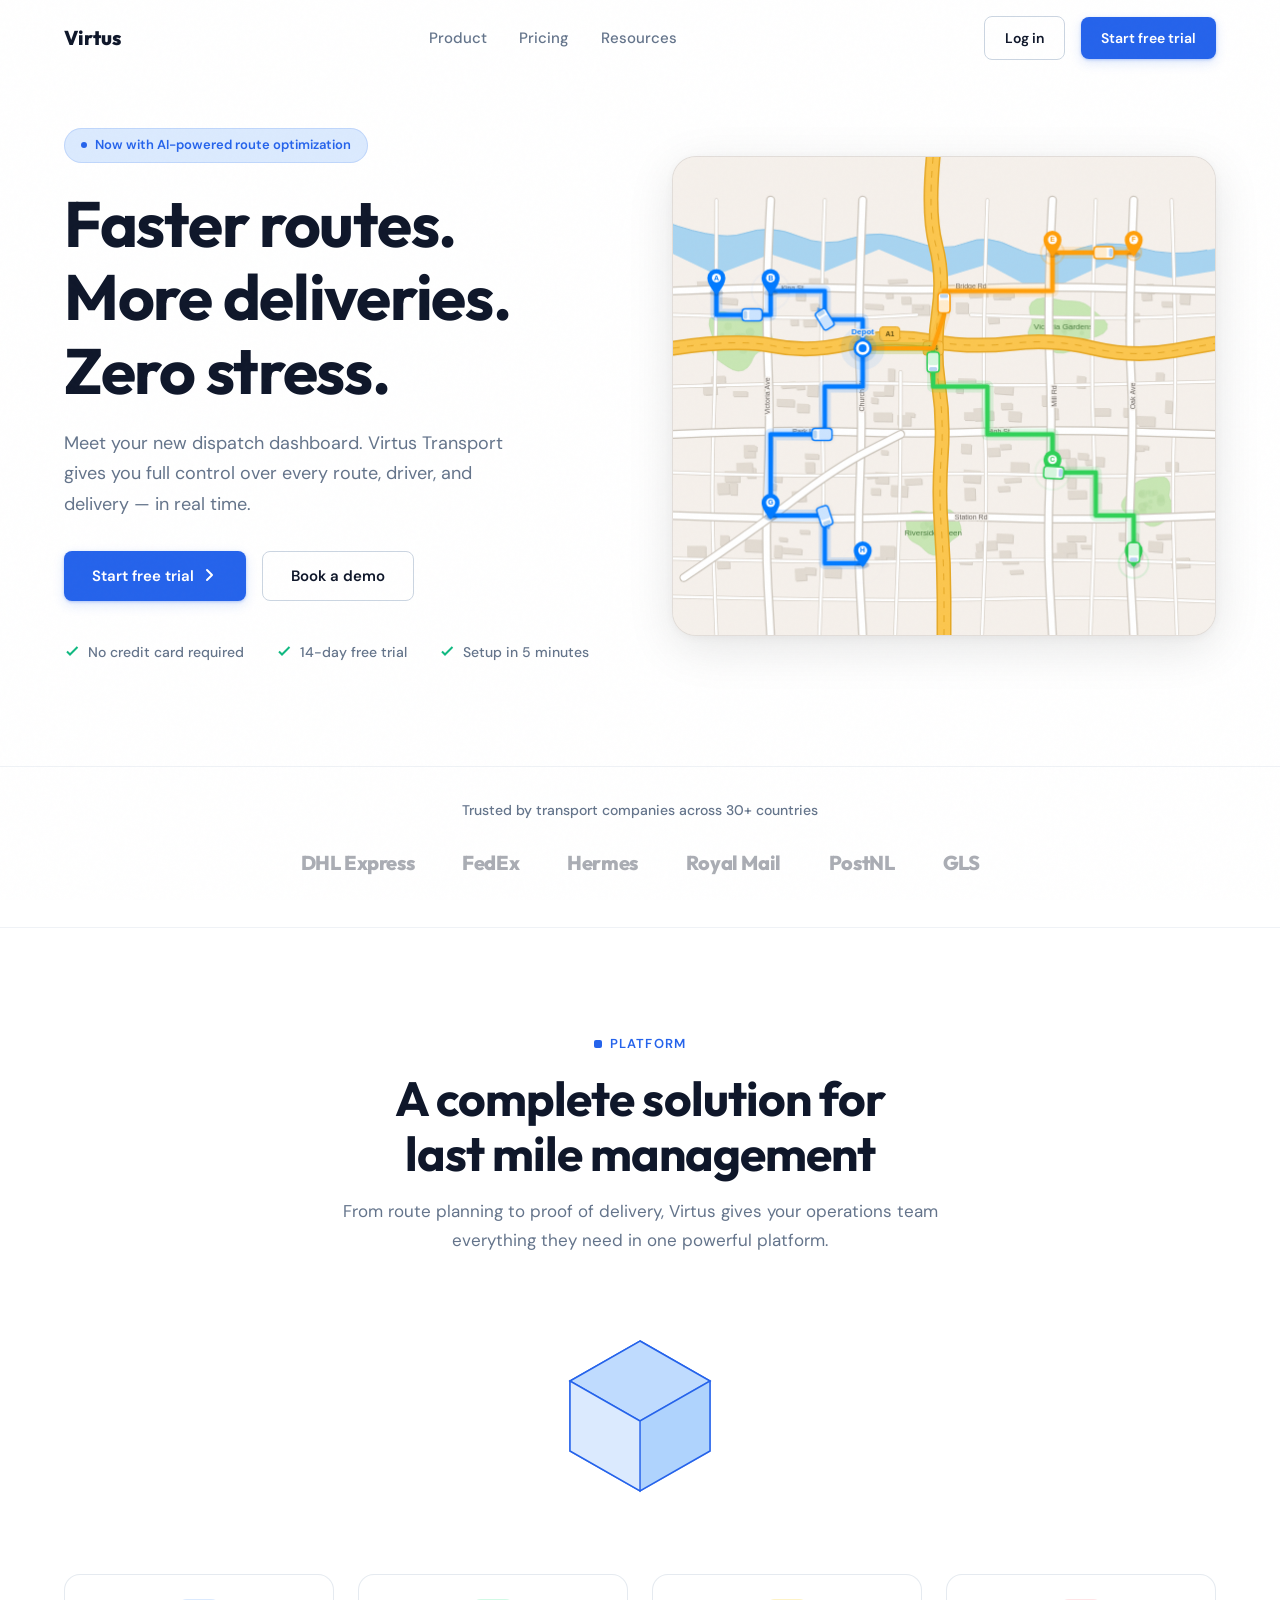
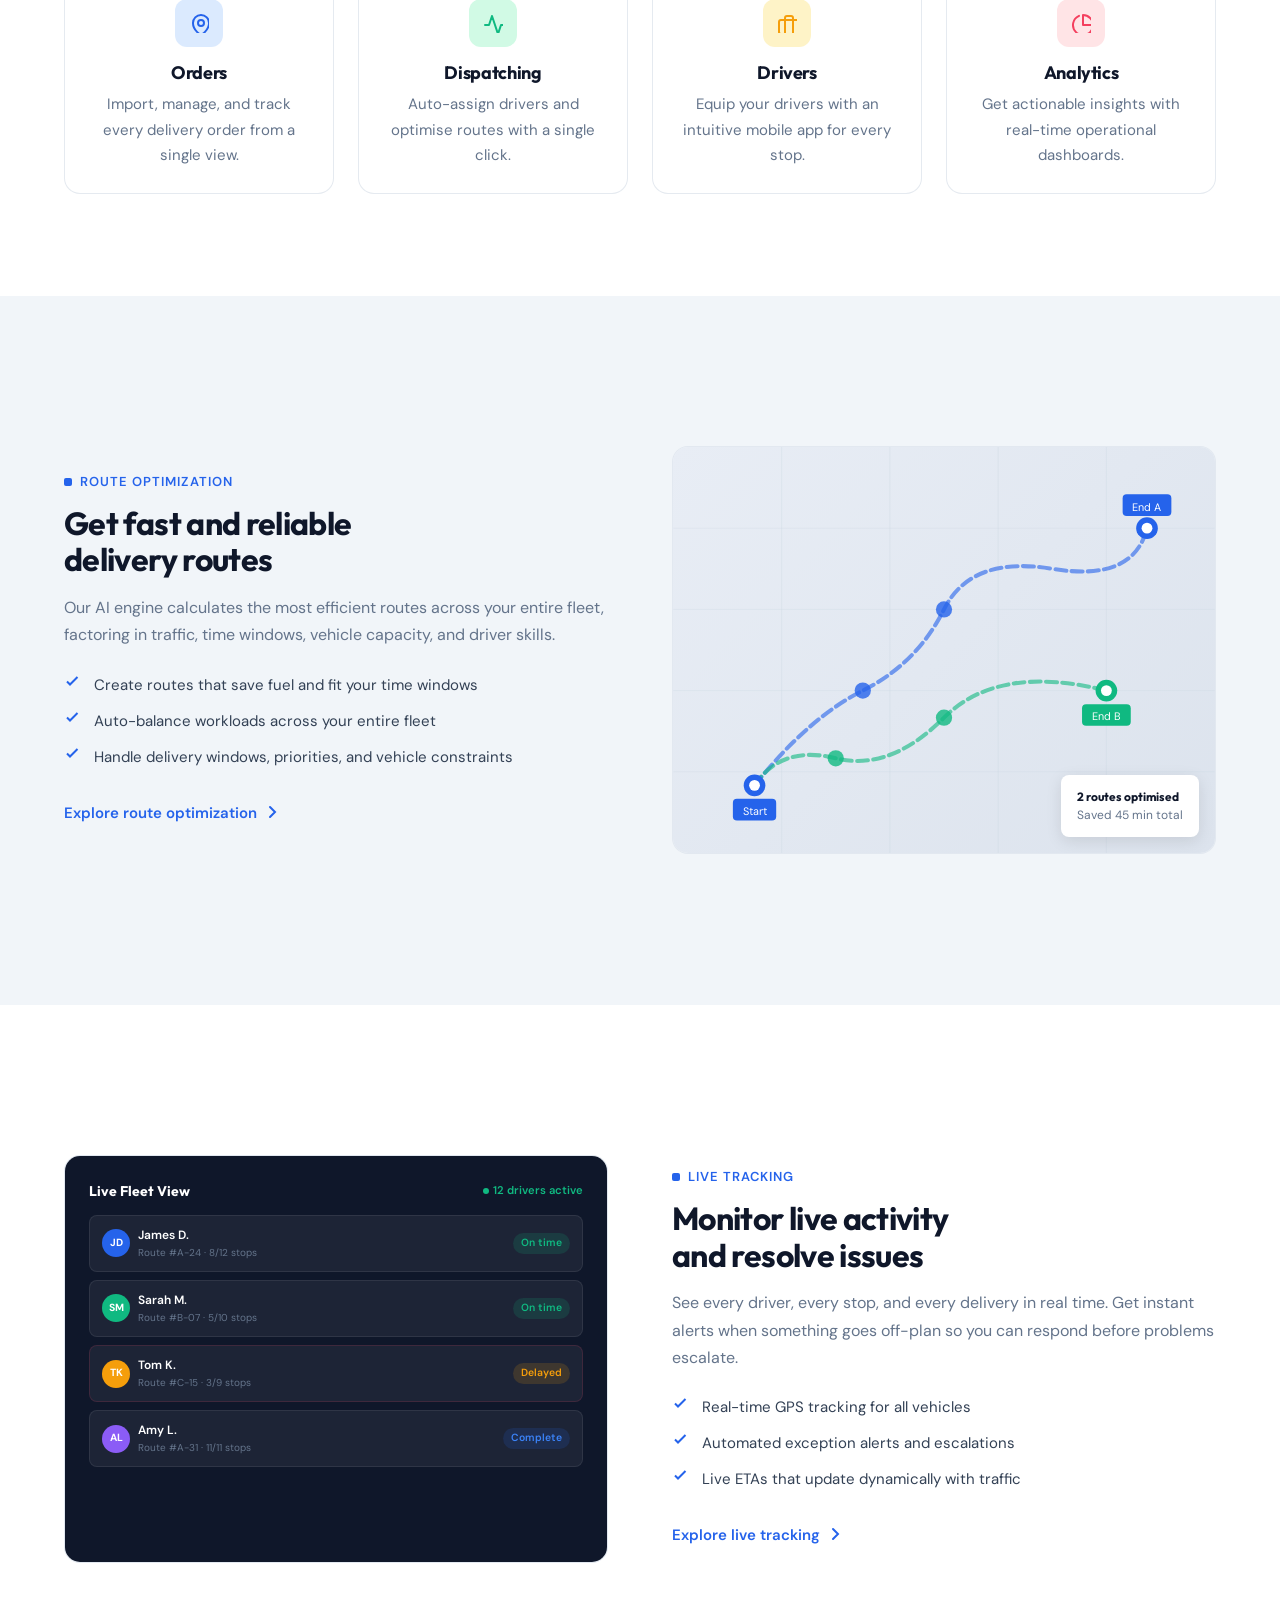
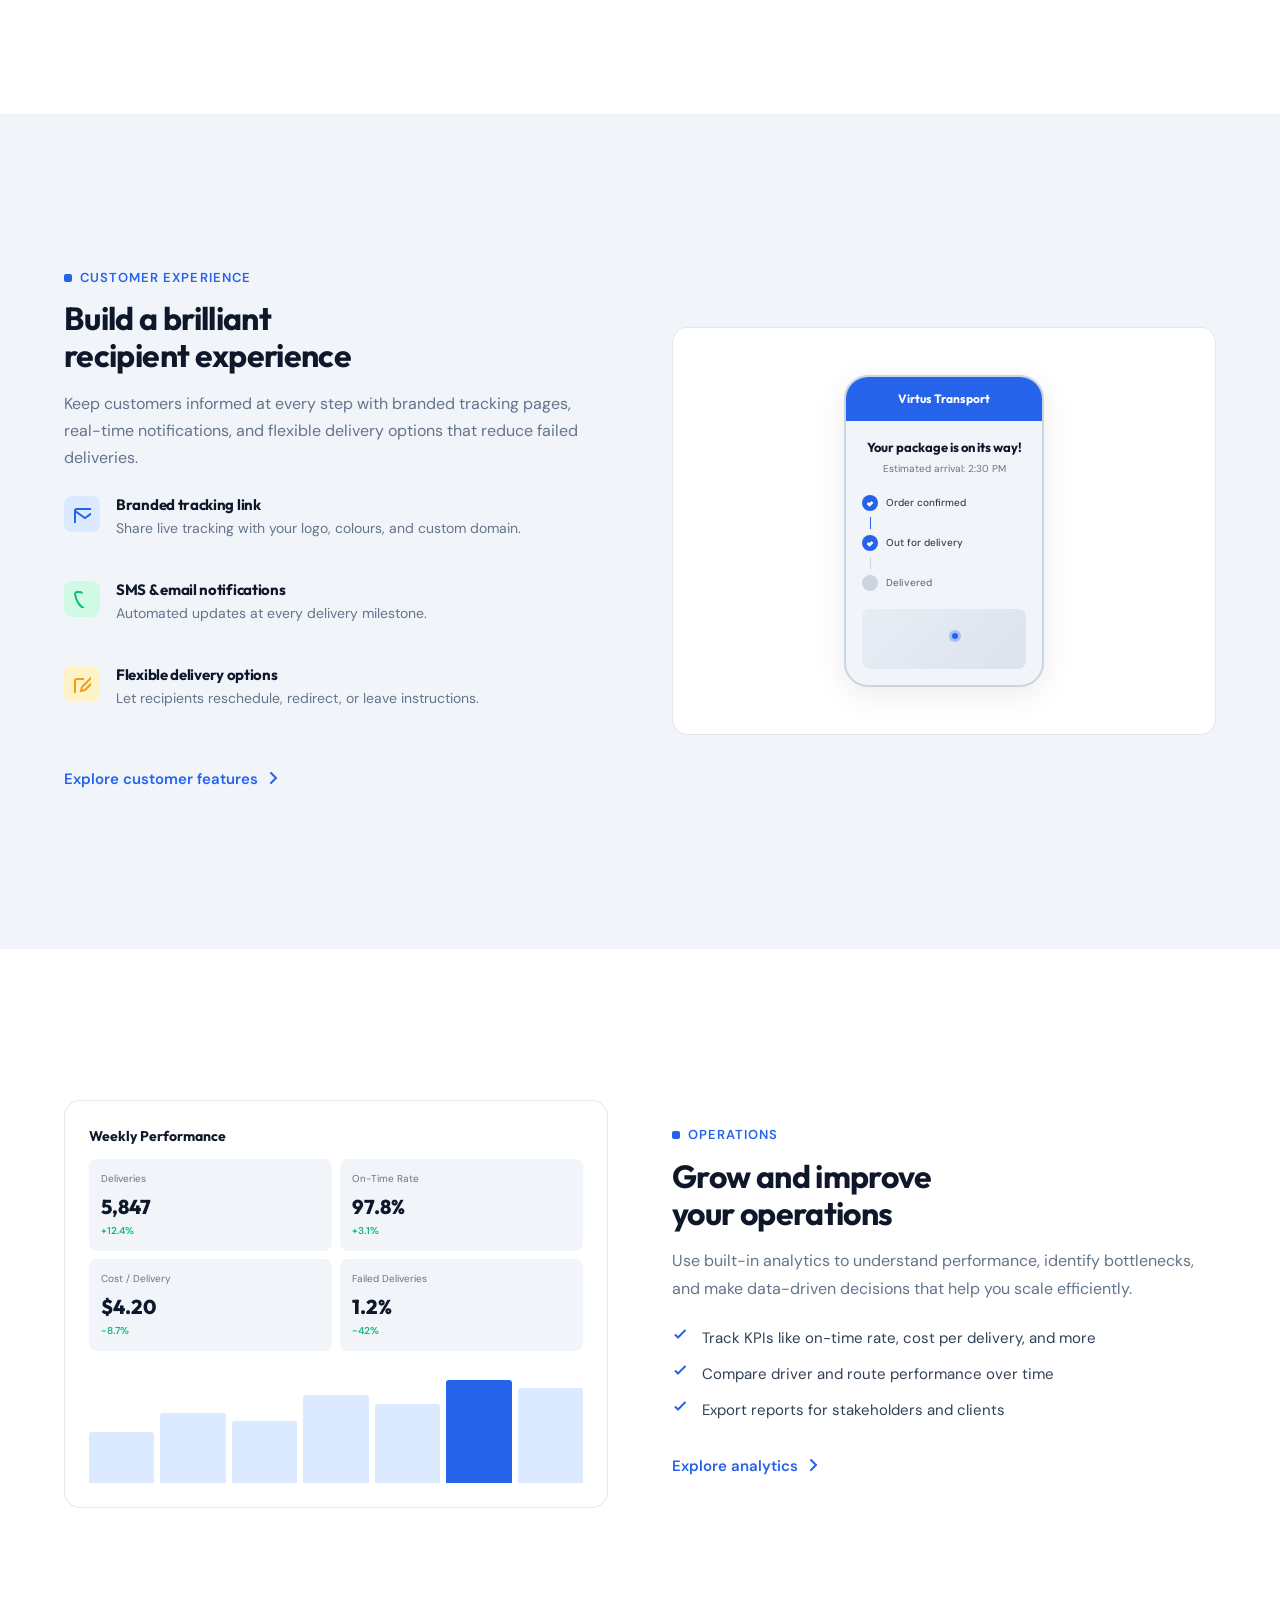
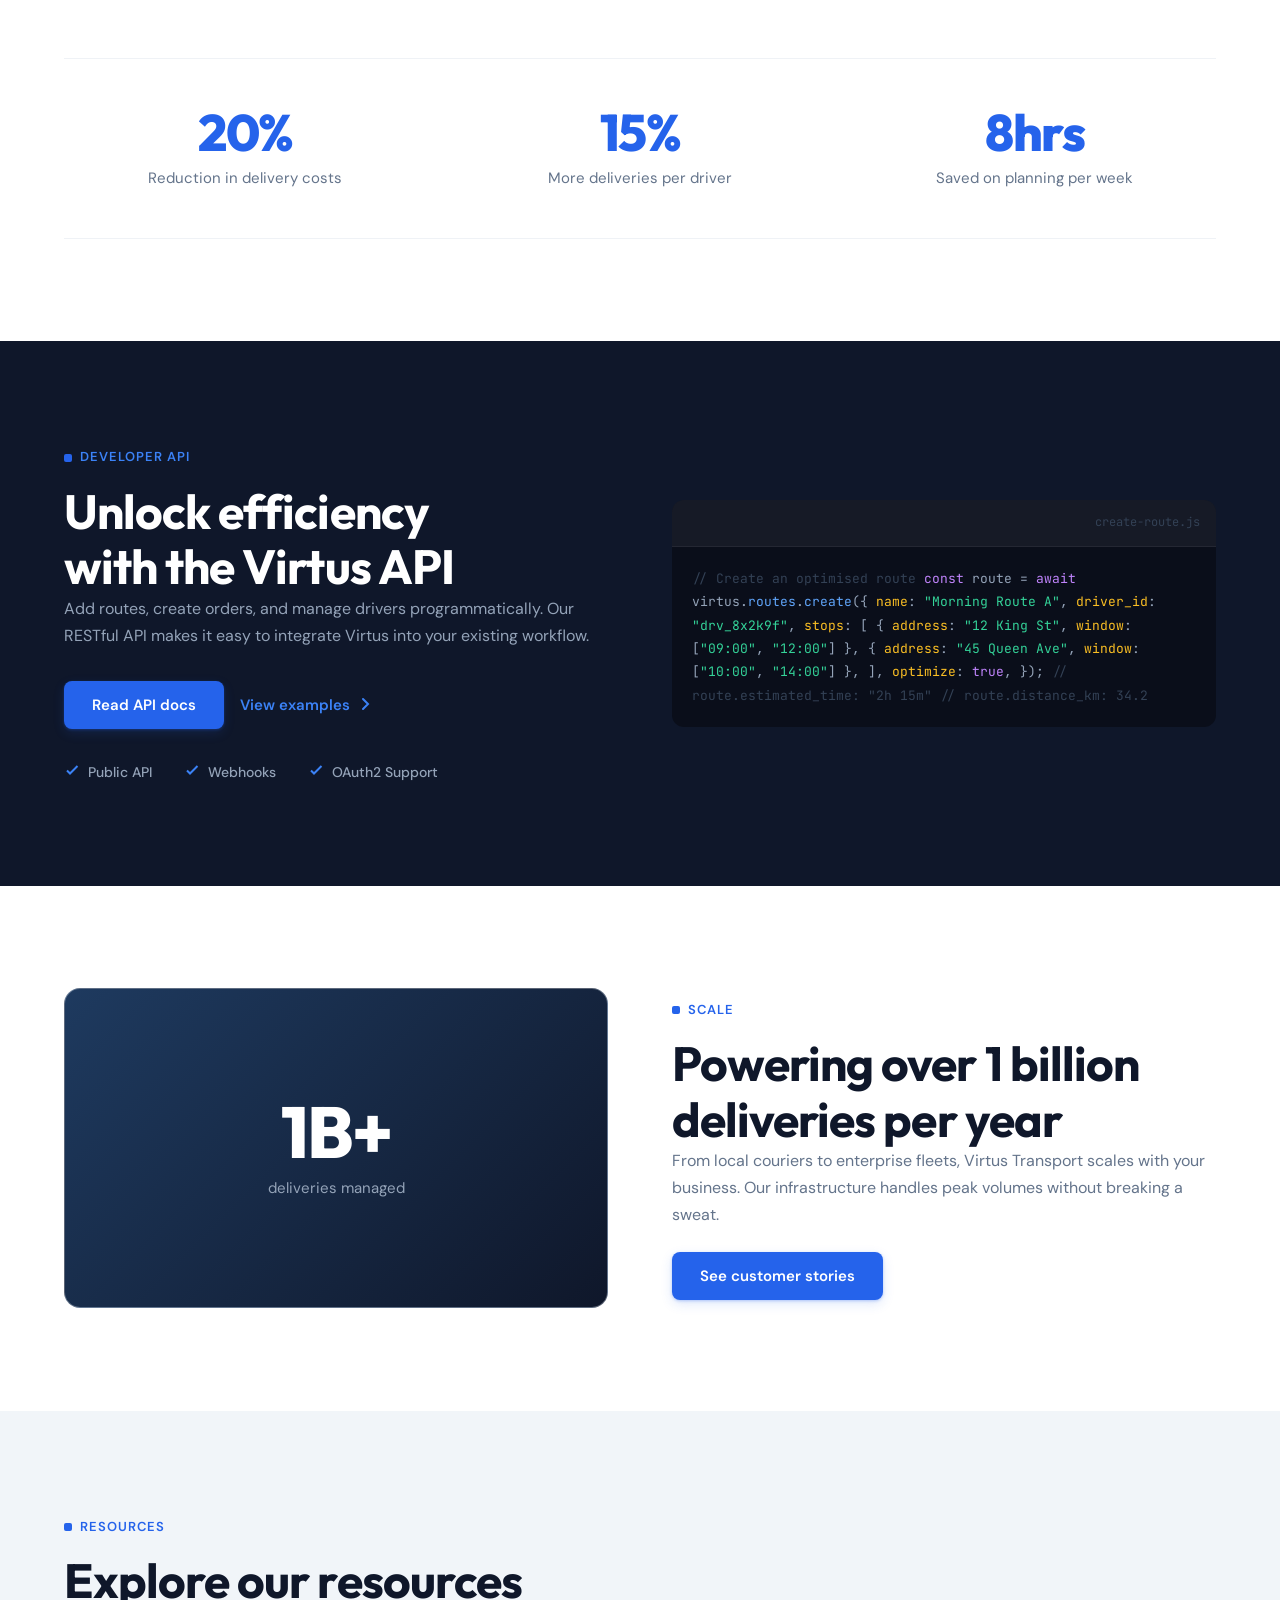
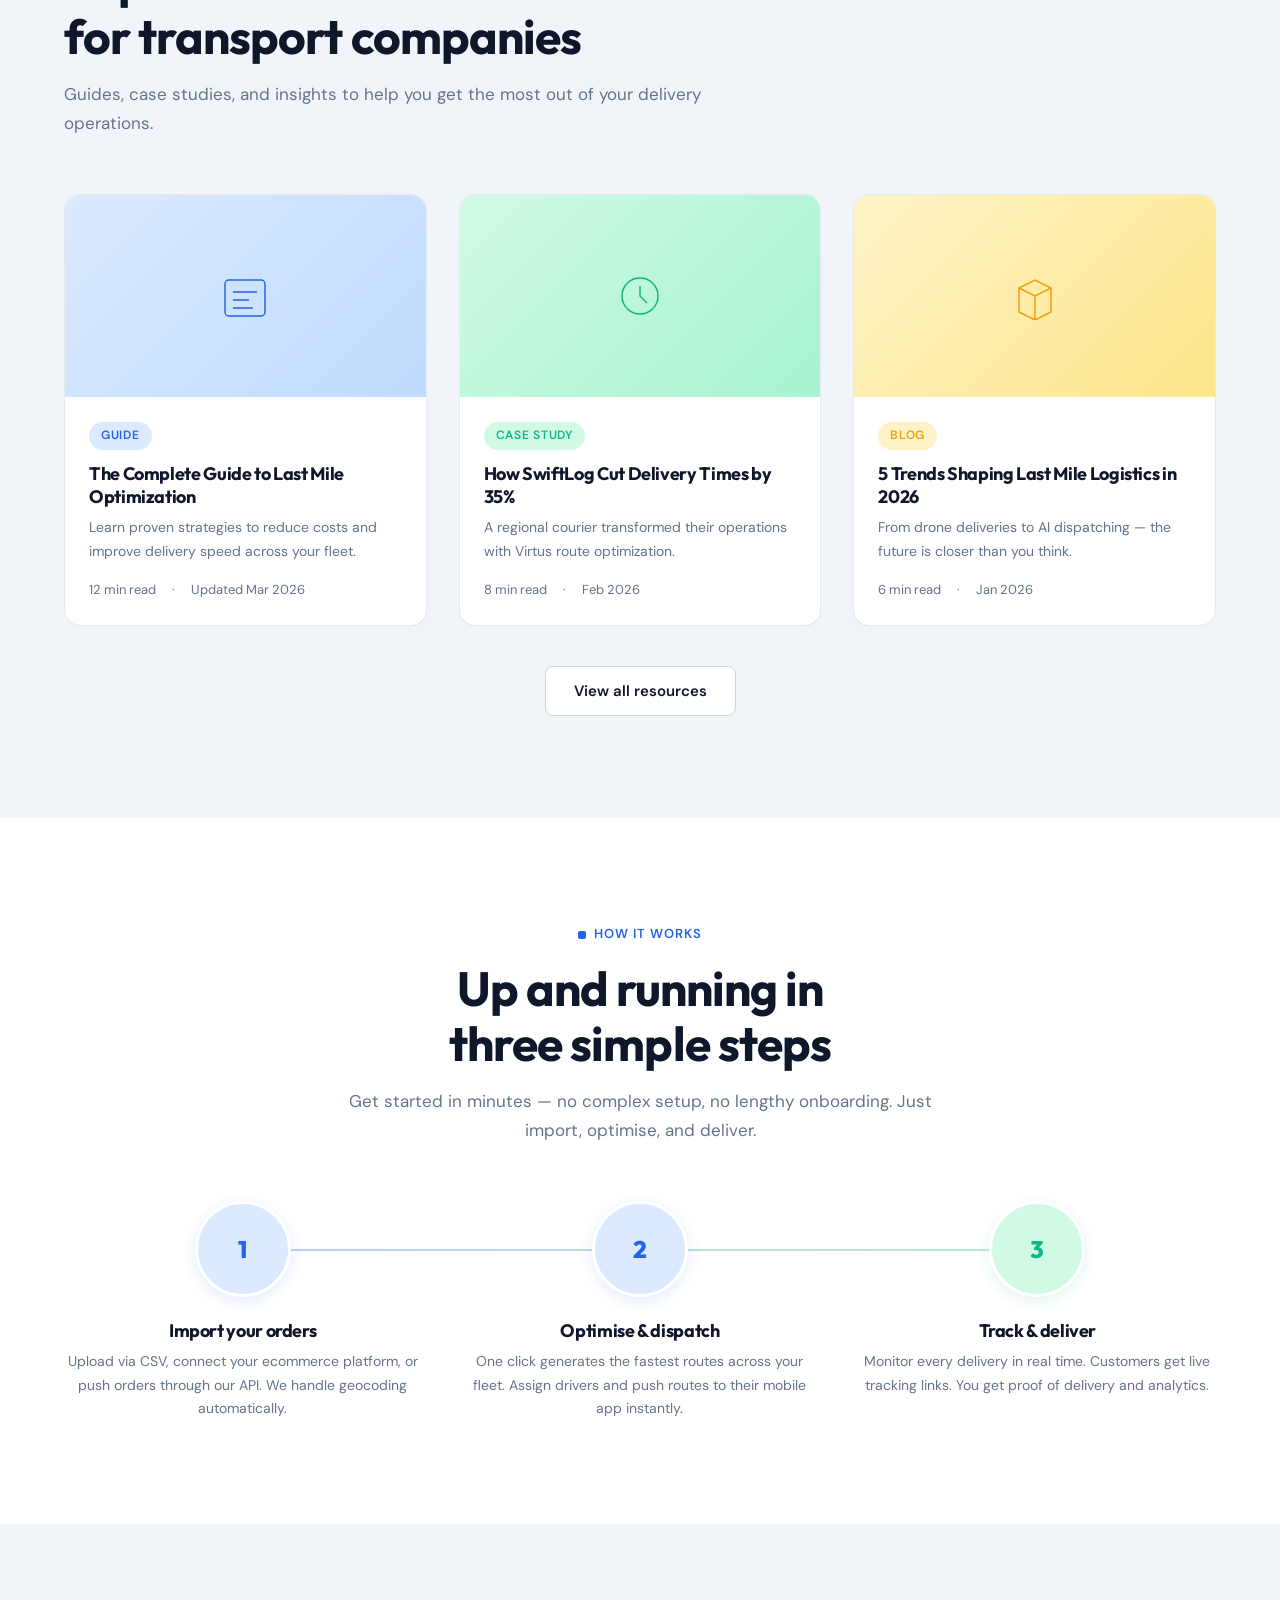
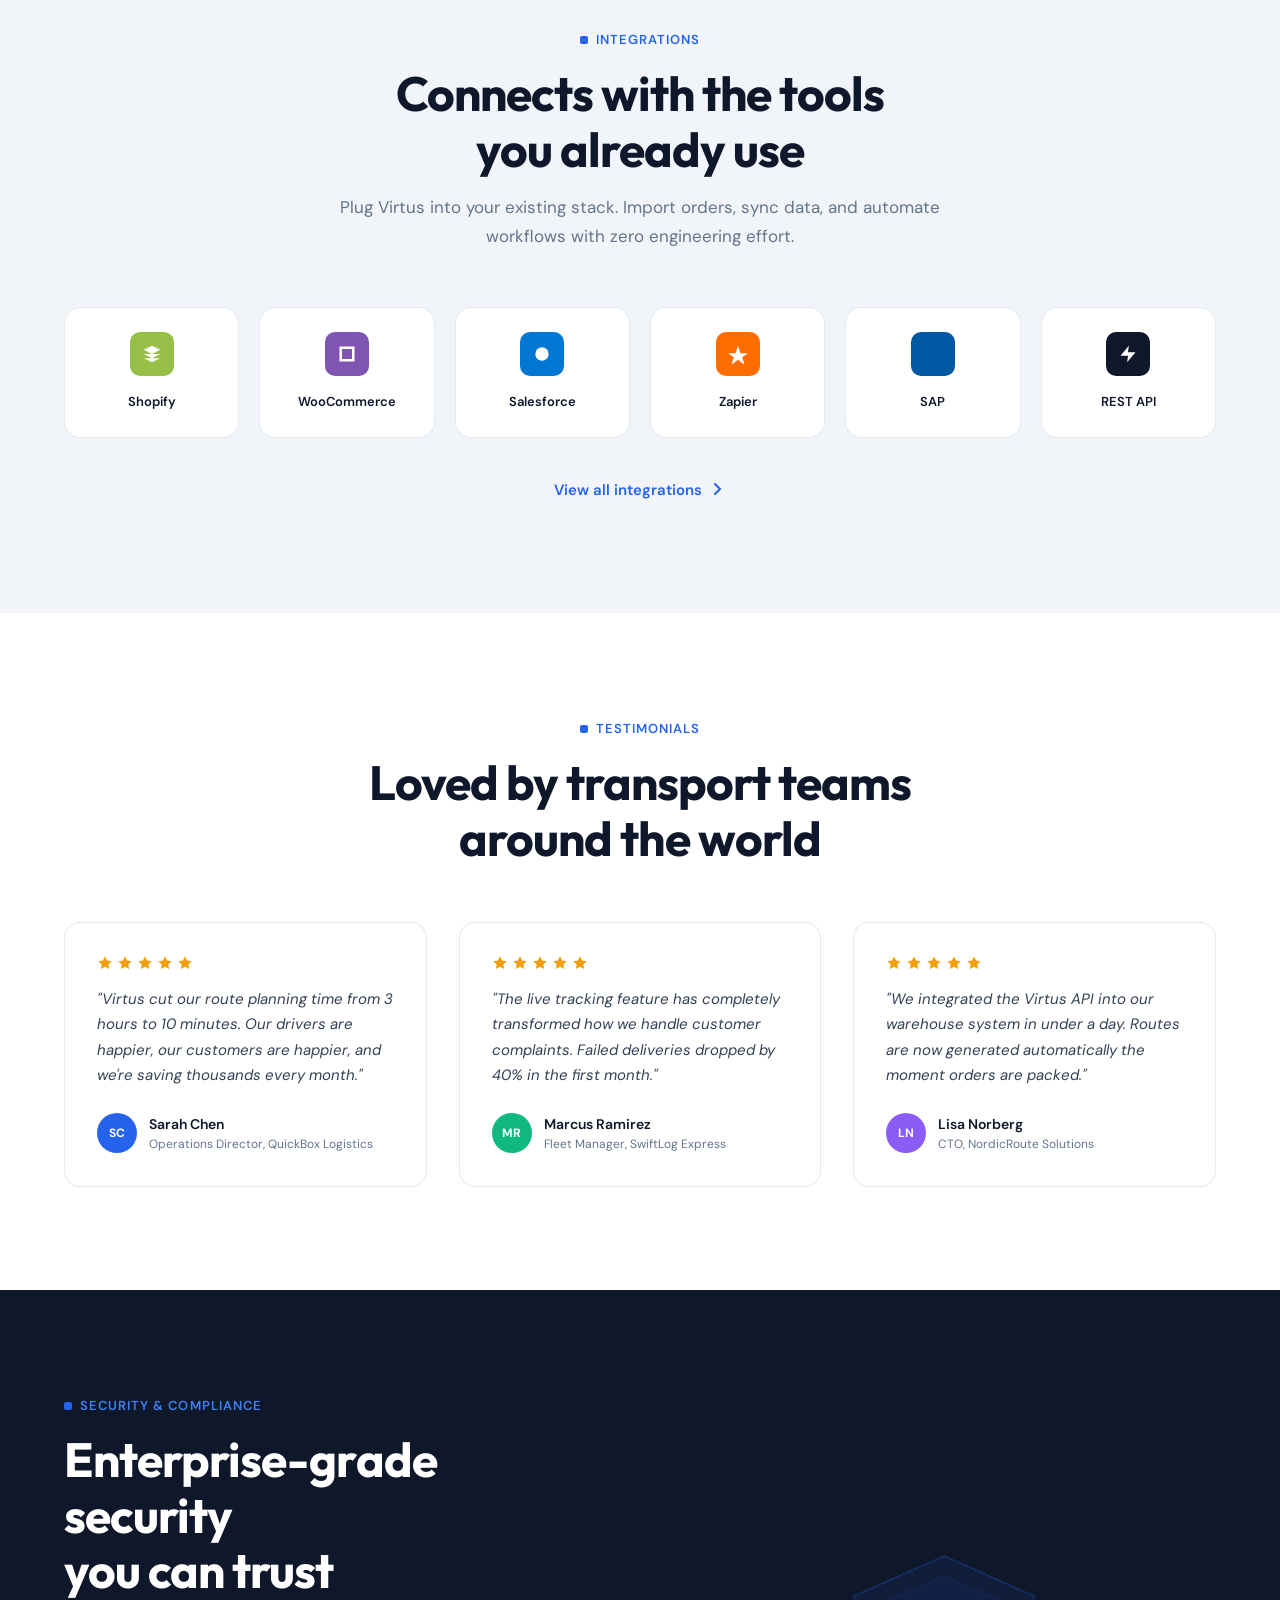
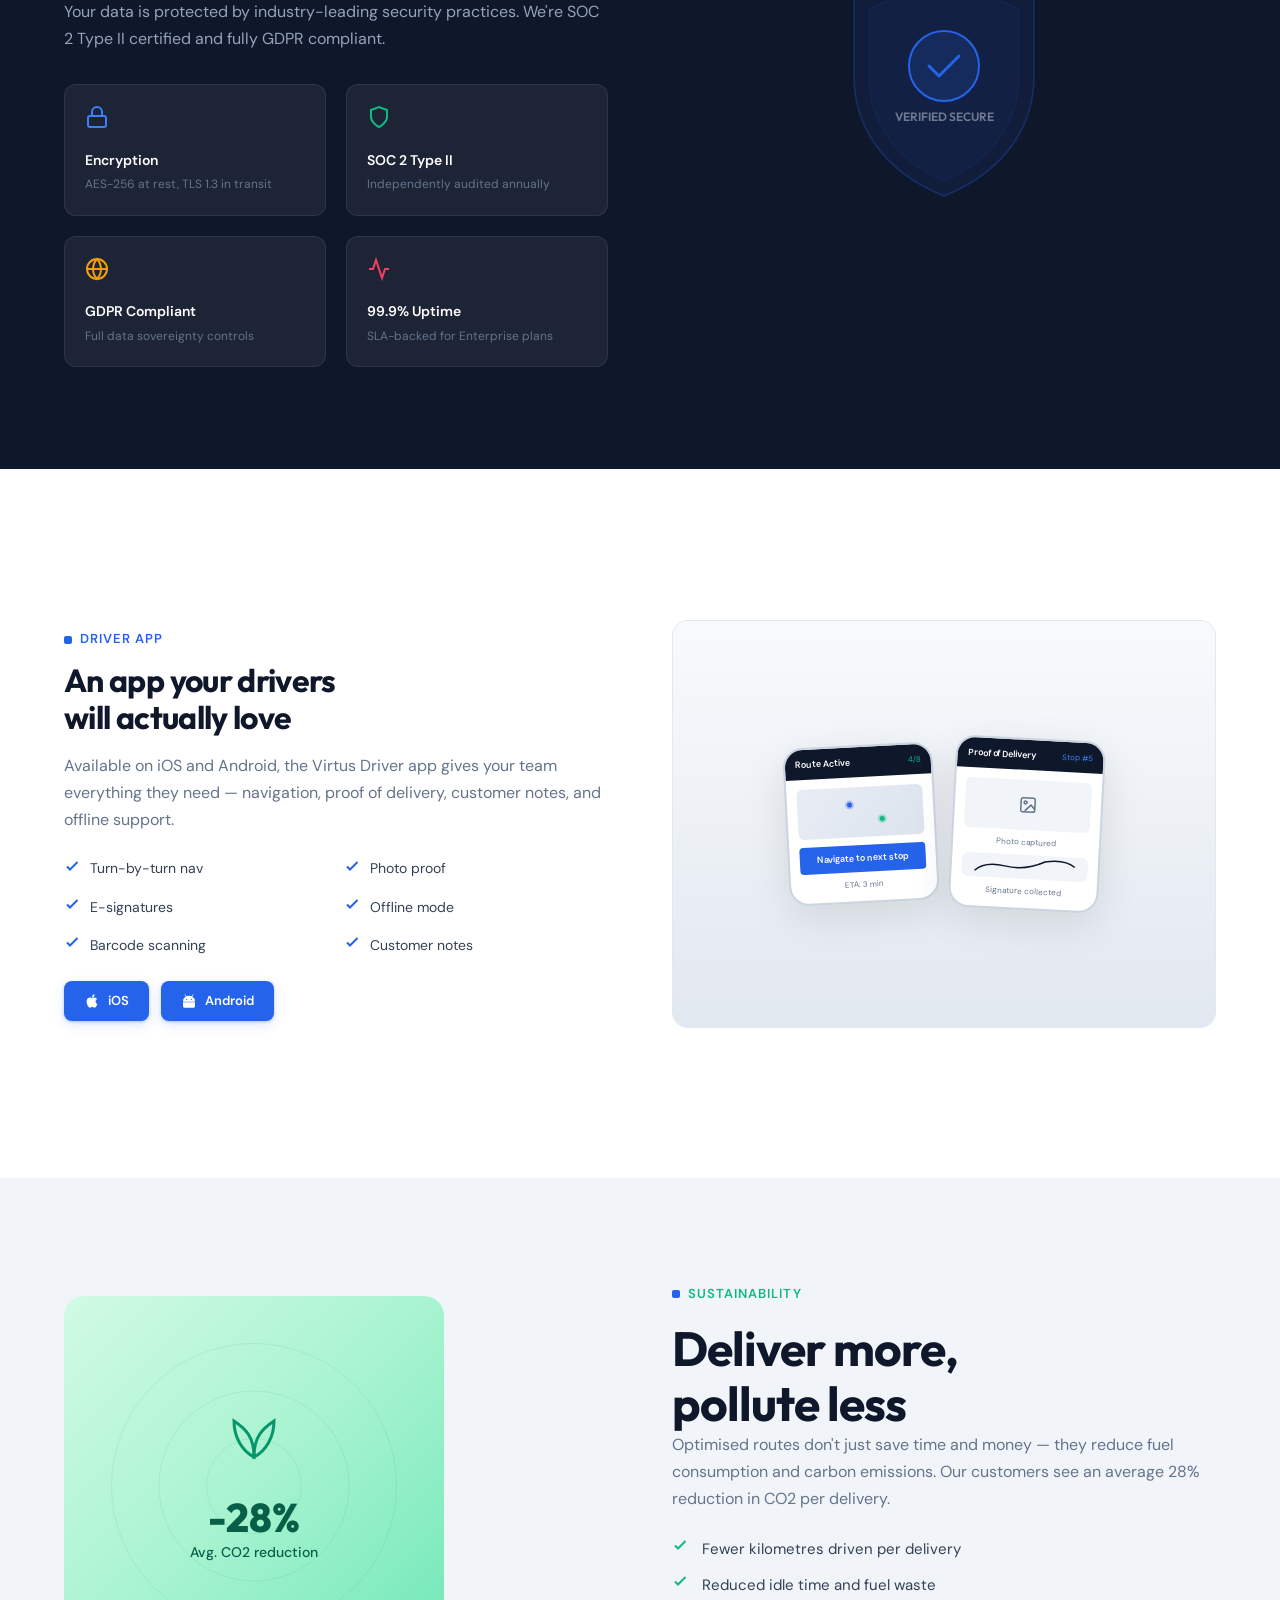
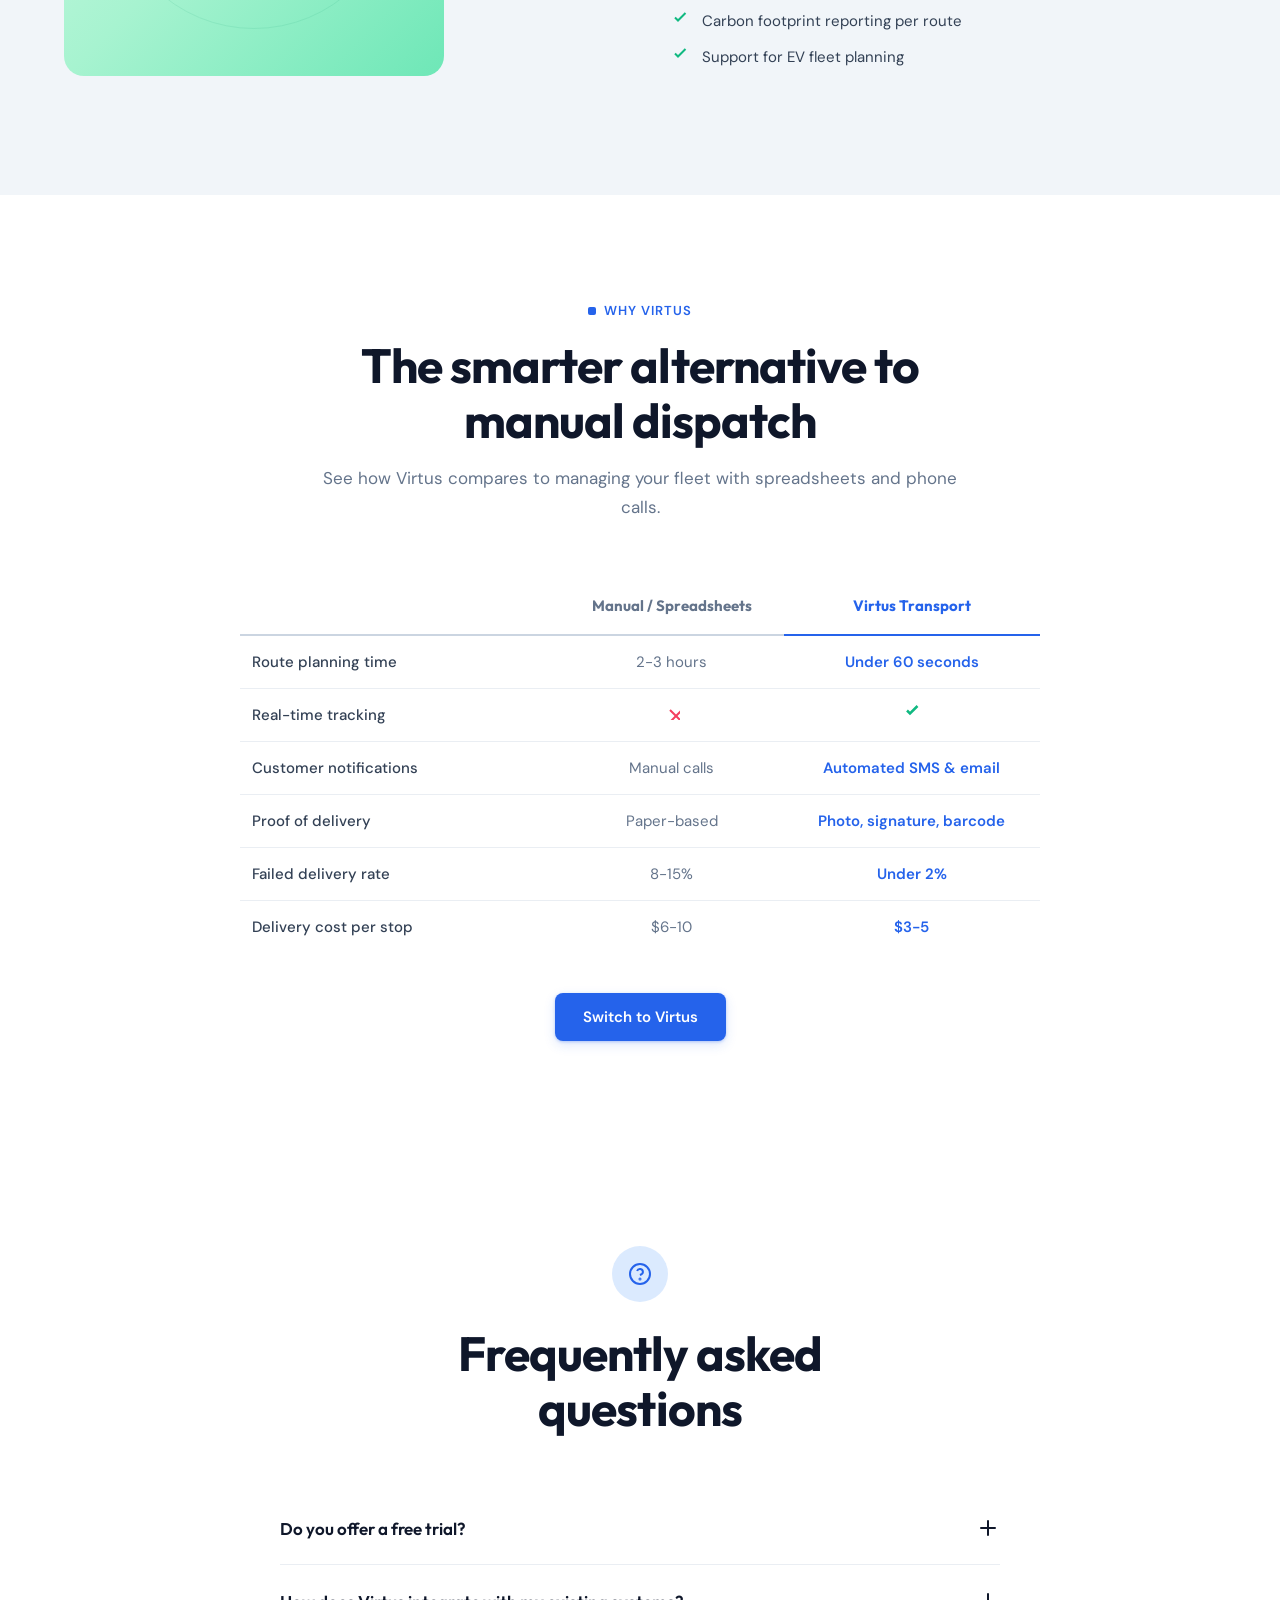
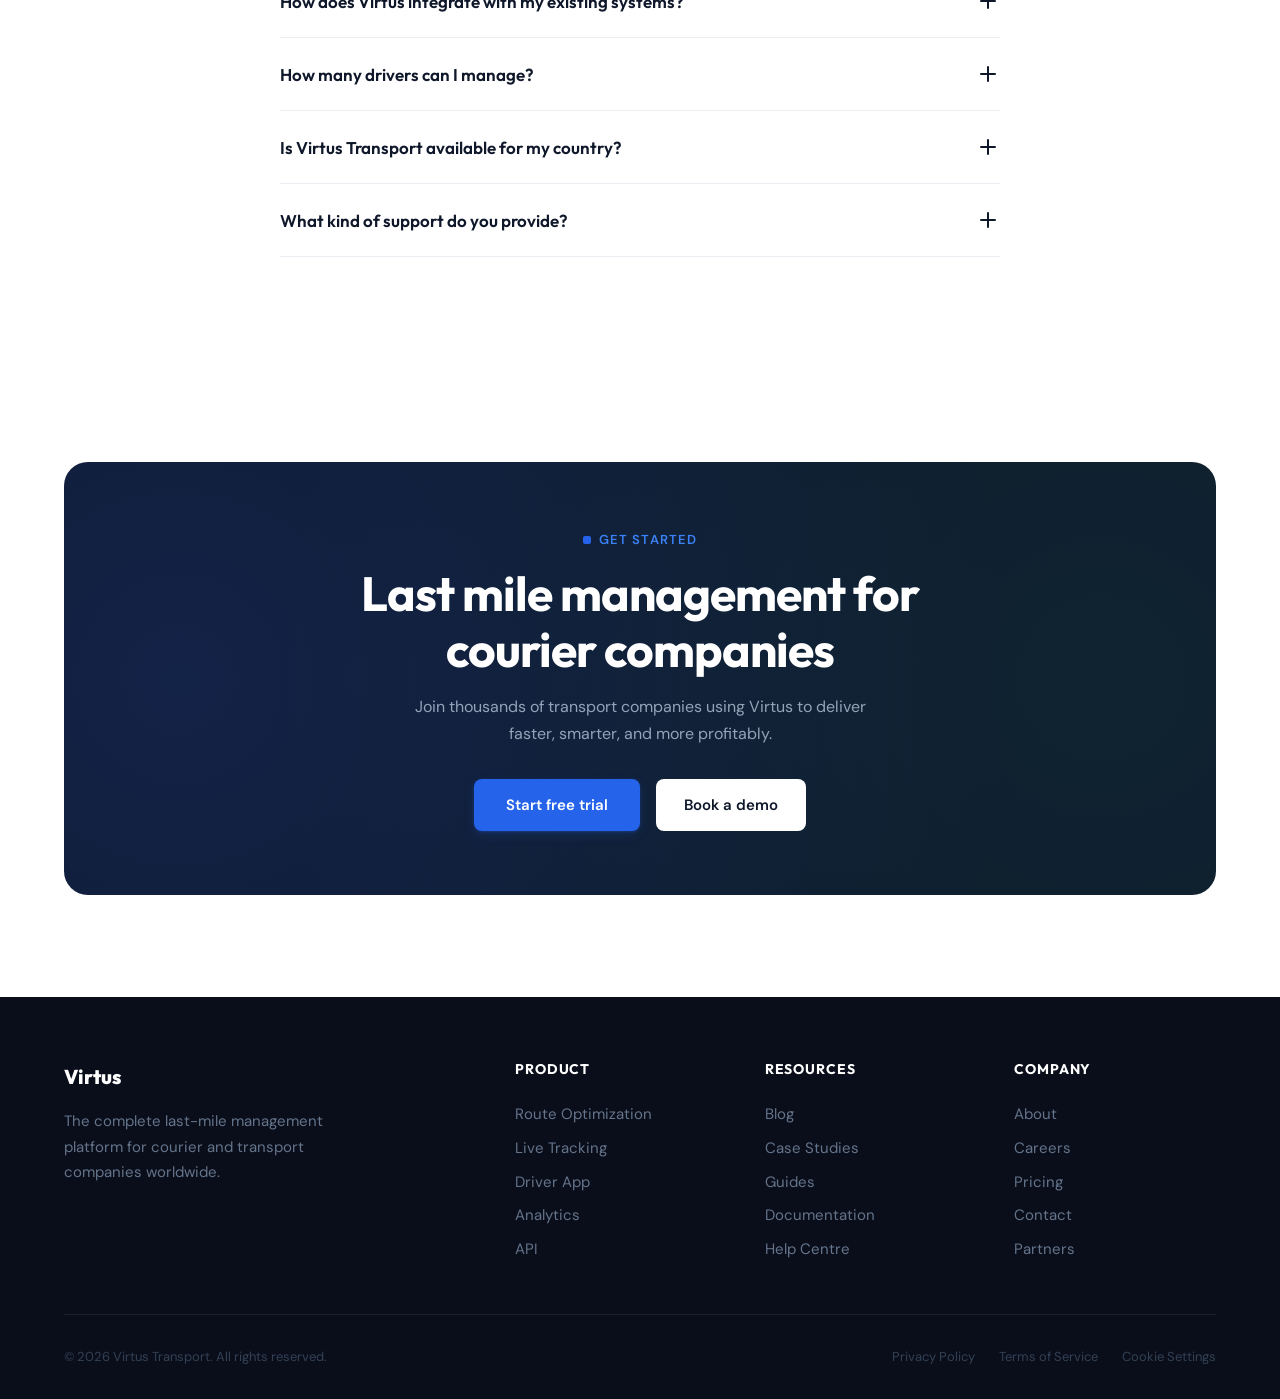
==== commit 47e1e7ad: "Rebuild hero animation as realistic Apple Maps-style map Organic curved roads with highways (yellow)" ====
--- a/index.html
+++ b/index.html
@@ -1181,294 +1181,455 @@
     resize();
     window.addEventListener('resize', resize);
 
-    // Apple Maps-style colors
-    const MAP_BG = '#F5F0EB';
-    const ROAD_COLOR = '#FFFFFF';
-    const ROAD_OUTLINE = '#D9D2CA';
-    const ROAD_MINOR = '#EDEDED';
-    const PARK_COLOR = '#D4EDDA';
-    const WATER_COLOR = '#B8DBF0';
-    const BUILDING_COLOR = '#E4DDD5';
-    const ROUTE_BLUE = '#007AFF';
-    const ROUTE_GREEN = '#34C759';
-    const ROUTE_ORANGE = '#FF9500';
-
-    // Road network - grid of streets like a real city
-    const roads = {
-      // Major horizontal roads
-      majorH: [
-        { y: 0.18, x1: 0, x2: 1 },
-        { y: 0.42, x1: 0, x2: 1 },
-        { y: 0.65, x1: 0, x2: 1 },
-        { y: 0.85, x1: 0, x2: 1 },
-      ],
-      // Major vertical roads
-      majorV: [
-        { x: 0.15, y1: 0, y2: 1 },
-        { x: 0.38, y1: 0, y2: 1 },
-        { x: 0.62, y1: 0, y2: 1 },
-        { x: 0.85, y1: 0, y2: 1 },
-      ],
-      // Minor horizontal
-      minorH: [
-        { y: 0.08, x1: 0.05, x2: 0.95 },
-        { y: 0.28, x1: 0.1, x2: 0.9 },
-        { y: 0.52, x1: 0.05, x2: 0.95 },
-        { y: 0.75, x1: 0.1, x2: 0.9 },
-        { y: 0.93, x1: 0.05, x2: 0.95 },
-      ],
-      // Minor vertical
-      minorV: [
-        { x: 0.05, y1: 0.05, y2: 0.95 },
-        { x: 0.26, y1: 0.1, y2: 0.9 },
-        { x: 0.50, y1: 0.05, y2: 0.95 },
-        { x: 0.74, y1: 0.1, y2: 0.9 },
-        { x: 0.95, y1: 0.05, y2: 0.95 },
-      ]
+    // Apple Maps color palette (exact)
+    const COL = {
+      bg: '#EEE8E0',
+      landBlock: '#F5F0EB',
+      building: '#E2DBD2',
+      buildingShadow: '#D5CEC5',
+      highway: '#FBC64E',
+      highwayOutline: '#E5A825',
+      majorRoad: '#FFFFFF',
+      majorOutline: '#CBC4BA',
+      minorRoad: '#FFFFFF',
+      minorOutline: '#D9D2C9',
+      park: '#C8E6B4',
+      parkDark: '#B5D9A0',
+      water: '#A8D4F0',
+      waterEdge: '#8CC4E8',
+      river: '#A8D4F0',
+      sand: '#F0E8C8',
+      routeBlue: '#007AFF',
+      routeGreen: '#30D158',
+      routeOrange: '#FF9F0A',
+      label: '#6B6560',
     };
 
-    // Parks (green areas)
+    // Seeded random for consistent map
+    let seed = 42;
+    function srand() { seed = (seed * 16807 + 0) % 2147483647; return (seed - 1) / 2147483646; }
+
+    function rr(x, y, w, h, r) {
+      r = Math.min(r, w / 2, h / 2);
+      ctx.beginPath();
+      ctx.moveTo(x + r, y);
+      ctx.arcTo(x + w, y, x + w, y + h, r);
+      ctx.arcTo(x + w, y + h, x, y + h, r);
+      ctx.arcTo(x, y + h, x, y, r);
+      ctx.arcTo(x, y, x + w, y, r);
+      ctx.closePath();
+    }
+
+    // ---- RIVER (curved, natural shape) ----
+    const riverPts = [
+      [-0.05,0.12],[0.08,0.18],[0.18,0.14],[0.28,0.19],[0.38,0.15],
+      [0.50,0.20],[0.58,0.16],[0.68,0.22],[0.80,0.17],[0.92,0.21],[1.05,0.18]
+    ];
+
+    function drawRiver() {
+      // River body
+      ctx.save();
+      ctx.beginPath();
+      ctx.moveTo(riverPts[0][0]*W, riverPts[0][1]*H);
+      for (let i=1; i<riverPts.length-1; i+=1) {
+        const xc = (riverPts[i][0]*W + riverPts[i+1][0]*W) / 2;
+        const yc = (riverPts[i][1]*H + riverPts[i+1][1]*H) / 2;
+        ctx.quadraticCurveTo(riverPts[i][0]*W, riverPts[i][1]*H, xc, yc);
+      }
+      const last = riverPts[riverPts.length-1];
+      ctx.lineTo(last[0]*W, last[1]*H);
+      // Close bottom to fill
+      ctx.lineTo(last[0]*W, (last[1]+0.06)*H);
+      for (let i=riverPts.length-1; i>=0; i--) {
+        ctx.lineTo(riverPts[i][0]*W, (riverPts[i][1]+0.055+Math.sin(i*1.2)*0.012)*H);
+      }
+      ctx.closePath();
+      ctx.fillStyle = COL.water;
+      ctx.fill();
+      // Edge highlight
+      ctx.beginPath();
+      ctx.moveTo(riverPts[0][0]*W, riverPts[0][1]*H);
+      for (let i=1; i<riverPts.length-1; i+=1) {
+        const xc = (riverPts[i][0]*W + riverPts[i+1][0]*W) / 2;
+        const yc = (riverPts[i][1]*H + riverPts[i+1][1]*H) / 2;
+        ctx.quadraticCurveTo(riverPts[i][0]*W, riverPts[i][1]*H, xc, yc);
+      }
+      ctx.strokeStyle = COL.waterEdge;
+      ctx.lineWidth = 1;
+      ctx.stroke();
+      ctx.restore();
+    }
+
+    // ---- PARKS (organic blobs) ----
     const parks = [
-      { x: 0.16, y: 0.20, w: 0.09, h: 0.07, r: 8 },
-      { x: 0.70, y: 0.44, w: 0.12, h: 0.08, r: 10 },
-      { x: 0.40, y: 0.68, w: 0.08, h: 0.06, r: 6 },
-      { x: 0.04, y: 0.55, w: 0.07, h: 0.08, r: 8 },
+      { cx:0.12, cy:0.38, rx:0.055, ry:0.06, name:'Elm Park' },
+      { cx:0.72, cy:0.35, rx:0.07, ry:0.055, name:'Victoria Gardens' },
+      { cx:0.48, cy:0.78, rx:0.05, ry:0.045, name:'Riverside Green' },
+      { cx:0.88, cy:0.72, rx:0.045, ry:0.05, name:'' },
     ];
 
-    // Water body
-    const water = { x: 0.78, y: 0.12, w: 0.20, h: 0.14, r: 20 };
-
-    // Buildings (small blocks between roads)
-    const buildings = [];
-    for (let i = 0; i < 45; i++) {
-      buildings.push({
-        x: 0.04 + Math.random() * 0.92,
-        y: 0.04 + Math.random() * 0.92,
-        w: 0.02 + Math.random() * 0.04,
-        h: 0.02 + Math.random() * 0.03,
-        r: 2 + Math.random() * 2
+    function drawParks() {
+      parks.forEach(p => {
+        // Organic blob shape
+        ctx.beginPath();
+        const pts = 40;
+        for (let i = 0; i <= pts; i++) {
+          const a = (i / pts) * Math.PI * 2;
+          const wobble = 1 + 0.12 * Math.sin(a*3 + p.cx*20) + 0.08 * Math.cos(a*5 + p.cy*15);
+          const x = p.cx*W + Math.cos(a) * p.rx * W * wobble;
+          const y = p.cy*H + Math.sin(a) * p.ry * H * wobble;
+          if (i === 0) ctx.moveTo(x, y);
+          else ctx.lineTo(x, y);
+        }
+        ctx.closePath();
+        ctx.fillStyle = COL.park;
+        ctx.fill();
+        ctx.strokeStyle = COL.parkDark;
+        ctx.lineWidth = 0.5;
+        ctx.stroke();
+
+        // Tree dots inside park
+        seed = Math.floor(p.cx * 1000);
+        for (let t = 0; t < 12; t++) {
+          const ta = srand() * Math.PI * 2;
+          const tr = srand() * 0.6;
+          const tx = p.cx*W + Math.cos(ta) * p.rx * W * tr;
+          const ty = p.cy*H + Math.sin(ta) * p.ry * H * tr;
+          ctx.beginPath();
+          ctx.arc(tx, ty, 2 + srand()*2.5, 0, Math.PI*2);
+          ctx.fillStyle = COL.parkDark;
+          ctx.globalAlpha = 0.3 + srand()*0.2;
+          ctx.fill();
+          ctx.globalAlpha = 1;
+        }
+
+        // Park name
+        if (p.name) {
+          ctx.font = '500 8px -apple-system, "SF Pro Text", "Helvetica Neue", sans-serif';
+          ctx.fillStyle = '#4A7C3F';
+          ctx.textAlign = 'center';
+          ctx.fillText(p.name, p.cx*W, p.cy*H + 3);
+        }
       });
     }
 
-    // Delivery routes (waypoint arrays the vehicles follow along roads)
+    // ---- BUILDINGS (clustered in city blocks, realistic footprints) ----
+    const blockZones = [
+      // [x, y, w, h] — zones between major roads where buildings cluster
+      [0.02,0.25,0.14,0.11], [0.17,0.25,0.13,0.11], [0.35,0.25,0.12,0.11],
+      [0.02,0.44,0.14,0.12], [0.17,0.44,0.13,0.12], [0.35,0.44,0.12,0.12],
+      [0.52,0.25,0.13,0.11], [0.52,0.44,0.13,0.12], [0.68,0.44,0.12,0.12],
+      [0.02,0.60,0.14,0.12], [0.17,0.60,0.13,0.12], [0.35,0.60,0.12,0.12],
+      [0.52,0.60,0.13,0.12], [0.68,0.60,0.12,0.12], [0.82,0.44,0.14,0.12],
+      [0.82,0.60,0.14,0.12], [0.68,0.25,0.12,0.11], [0.82,0.25,0.14,0.11],
+      [0.02,0.78,0.14,0.10], [0.17,0.78,0.13,0.10], [0.35,0.78,0.12,0.10],
+      [0.52,0.78,0.13,0.10], [0.68,0.78,0.12,0.10], [0.82,0.78,0.14,0.10],
+    ];
+
+    let allBuildings = [];
+    function generateBuildings() {
+      allBuildings = [];
+      seed = 777;
+      blockZones.forEach(zone => {
+        const count = 4 + Math.floor(srand()*5);
+        for (let i = 0; i < count; i++) {
+          const bx = zone[0] + srand()*zone[2]*0.85;
+          const by = zone[1] + srand()*zone[3]*0.85;
+          const bw = 0.012 + srand()*0.025;
+          const bh = 0.008 + srand()*0.018;
+          const rot = (srand()-0.5)*0.15;
+          // Skip if overlapping park or river
+          let skip = false;
+          parks.forEach(p => {
+            const dx = bx - p.cx, dy = by - p.cy;
+            if (Math.abs(dx) < p.rx*1.2 && Math.abs(dy) < p.ry*1.2) skip = true;
+          });
+          if (by < 0.24 && by > 0.09) skip = true; // river zone
+          if (!skip) allBuildings.push({x:bx,y:by,w:bw,h:bh,rot:rot});
+        }
+      });
+    }
+    generateBuildings();
+
+    function drawBuildings() {
+      allBuildings.forEach(b => {
+        ctx.save();
+        ctx.translate(b.x*W + b.w*W/2, b.y*H + b.h*H/2);
+        ctx.rotate(b.rot);
+        // Shadow
+        ctx.fillStyle = COL.buildingShadow;
+        ctx.fillRect(-b.w*W/2 + 1, -b.h*H/2 + 1, b.w*W, b.h*H);
+        // Building
+        ctx.fillStyle = COL.building;
+        ctx.fillRect(-b.w*W/2, -b.h*H/2, b.w*W, b.h*H);
+        ctx.restore();
+      });
+    }
+
+    // ---- ROAD NETWORK (organic curves, not just grid) ----
+    // Road types: highway (curved), major, minor
+    const highways = [
+      // Main highway curving through the city (like a freeway)
+      { pts:[[0,0.40],[0.12,0.38],[0.25,0.41],[0.40,0.37],[0.55,0.40],[0.70,0.38],[0.85,0.42],[1.0,0.39]], w:12, label:'A1' },
+      // Vertical highway
+      { pts:[[0.48,0],[0.47,0.12],[0.50,0.25],[0.48,0.40],[0.50,0.55],[0.49,0.70],[0.50,0.85],[0.50,1.0]], w:12, label:'M4' },
+    ];
+
+    const majorRoads = [
+      // Horizontal
+      { pts:[[0,0.58],[0.20,0.57],[0.45,0.58],[0.70,0.57],[1.0,0.58]] },
+      { pts:[[0,0.75],[0.25,0.76],[0.50,0.75],[0.75,0.76],[1.0,0.75]] },
+      { pts:[[0,0.28],[0.22,0.27],[0.45,0.28],[0.68,0.27],[1.0,0.28]] },
+      // Vertical
+      { pts:[[0.18,0.09],[0.17,0.30],[0.18,0.55],[0.17,0.80],[0.18,1.0]] },
+      { pts:[[0.70,0.09],[0.69,0.30],[0.70,0.55],[0.69,0.80],[0.70,1.0]] },
+      { pts:[[0.35,0.09],[0.34,0.35],[0.35,0.55],[0.34,0.80],[0.35,1.0]] },
+      { pts:[[0.85,0.09],[0.84,0.35],[0.85,0.55],[0.84,0.80],[0.85,1.0]] },
+      // Diagonal
+      { pts:[[0.02,0.88],[0.15,0.78],[0.30,0.65],[0.42,0.58]] },
+    ];
+
+    const minorRoads = [
+      {pts:[[0,0.33],[0.30,0.34],[0.45,0.33]]},
+      {pts:[[0.55,0.33],[0.80,0.34],[1.0,0.33]]},
+      {pts:[[0,0.48],[0.30,0.47],[0.65,0.48],[1.0,0.47]]},
+      {pts:[[0,0.66],[0.25,0.67],[0.55,0.66],[0.80,0.67],[1.0,0.66]]},
+      {pts:[[0,0.84],[0.35,0.85],[0.65,0.84],[1.0,0.85]]},
+      {pts:[[0,0.92],[0.40,0.93],[0.75,0.92],[1.0,0.93]]},
+      {pts:[[0.08,0.09],[0.08,0.40],[0.07,0.70],[0.08,1.0]]},
+      {pts:[[0.28,0.09],[0.27,0.40],[0.28,0.70],[0.27,1.0]]},
+      {pts:[[0.42,0.45],[0.42,0.70],[0.41,1.0]]},
+      {pts:[[0.58,0.09],[0.57,0.40],[0.58,0.70],[0.57,1.0]]},
+      {pts:[[0.78,0.09],[0.77,0.40],[0.78,0.70],[0.77,1.0]]},
+      {pts:[[0.92,0.09],[0.93,0.40],[0.92,0.70],[0.93,1.0]]},
+    ];
+
+    function drawCurvedRoad(pts, outlineW, fillW, outlineCol, fillCol) {
+      // Outline
+      ctx.beginPath();
+      ctx.moveTo(pts[0][0]*W, pts[0][1]*H);
+      for (let i=1;i<pts.length-1;i++) {
+        const xc = (pts[i][0]*W + pts[i+1][0]*W)/2;
+        const yc = (pts[i][1]*H + pts[i+1][1]*H)/2;
+        ctx.quadraticCurveTo(pts[i][0]*W, pts[i][1]*H, xc, yc);
+      }
+      const l = pts[pts.length-1];
+      ctx.lineTo(l[0]*W, l[1]*H);
+      ctx.strokeStyle = outlineCol;
+      ctx.lineWidth = outlineW;
+      ctx.lineCap = 'round';
+      ctx.lineJoin = 'round';
+      ctx.stroke();
+      // Fill
+      ctx.beginPath();
+      ctx.moveTo(pts[0][0]*W, pts[0][1]*H);
+      for (let i=1;i<pts.length-1;i++) {
+        const xc = (pts[i][0]*W + pts[i+1][0]*W)/2;
+        const yc = (pts[i][1]*H + pts[i+1][1]*H)/2;
+        ctx.quadraticCurveTo(pts[i][0]*W, pts[i][1]*H, xc, yc);
+      }
+      ctx.lineTo(l[0]*W, l[1]*H);
+      ctx.strokeStyle = fillCol;
+      ctx.lineWidth = fillW;
+      ctx.stroke();
+    }
+
+    function drawRoads() {
+      // Minor roads first
+      minorRoads.forEach(r => drawCurvedRoad(r.pts, 4, 2.5, COL.minorOutline, COL.minorRoad));
+      // Major roads
+      majorRoads.forEach(r => drawCurvedRoad(r.pts, 9, 6.5, COL.majorOutline, COL.majorRoad));
+      // Highways
+      highways.forEach(hw => {
+        drawCurvedRoad(hw.pts, hw.w+3, hw.w, COL.highwayOutline, COL.highway);
+        // Center dashes
+        ctx.beginPath();
+        ctx.setLineDash([6,8]);
+        ctx.moveTo(hw.pts[0][0]*W, hw.pts[0][1]*H);
+        for (let i=1;i<hw.pts.length-1;i++) {
+          const xc = (hw.pts[i][0]*W + hw.pts[i+1][0]*W)/2;
+          const yc = (hw.pts[i][1]*H + hw.pts[i+1][1]*H)/2;
+          ctx.quadraticCurveTo(hw.pts[i][0]*W, hw.pts[i][1]*H, xc, yc);
+        }
+        ctx.lineTo(hw.pts[hw.pts.length-1][0]*W, hw.pts[hw.pts.length-1][1]*H);
+        ctx.strokeStyle = COL.highwayOutline;
+        ctx.lineWidth = 1;
+        ctx.stroke();
+        ctx.setLineDash([]);
+      });
+    }
+
+    // ---- ROAD LABELS ----
+    const streetLabels = [
+      { text:'King St', x:0.22, y:0.275, rot:0 },
+      { text:'Bridge Rd', x:0.55, y:0.27, rot:0 },
+      { text:'Victoria Ave', x:0.175, y:0.50, rot:-Math.PI/2 },
+      { text:'High St', x:0.60, y:0.575, rot:0 },
+      { text:'Park Lane', x:0.25, y:0.575, rot:0 },
+      { text:'Mill Rd', x:0.705, y:0.50, rot:-Math.PI/2 },
+      { text:'Church St', x:0.35, y:0.50, rot:-Math.PI/2 },
+      { text:'Station Rd', x:0.55, y:0.755, rot:0 },
+      { text:'Oak Ave', x:0.85, y:0.50, rot:-Math.PI/2 },
+    ];
+
+    function drawLabels() {
+      ctx.font = '500 7px -apple-system, "SF Pro Text", "Helvetica Neue", sans-serif';
+      ctx.fillStyle = COL.label;
+      ctx.textAlign = 'center';
+      ctx.textBaseline = 'middle';
+      streetLabels.forEach(l => {
+        ctx.save();
+        ctx.translate(l.x*W, l.y*H);
+        ctx.rotate(l.rot);
+        // White halo
+        ctx.strokeStyle = 'rgba(245,240,235,0.85)';
+        ctx.lineWidth = 3;
+        ctx.lineJoin = 'round';
+        ctx.strokeText(l.text, 0, 0);
+        ctx.fillText(l.text, 0, 0);
+        ctx.restore();
+      });
+
+      // Highway shields
+      highways.forEach(hw => {
+        if (!hw.label) return;
+        const sx = hw.pts[3][0]*W, sy = hw.pts[3][1]*H;
+        rr(sx-10, sy-7, 20, 14, 3);
+        ctx.fillStyle = COL.highway;
+        ctx.fill();
+        ctx.strokeStyle = COL.highwayOutline;
+        ctx.lineWidth = 1;
+        ctx.stroke();
+        ctx.fillStyle = '#5C4A0E';
+        ctx.font = 'bold 7px -apple-system, sans-serif';
+        ctx.textAlign = 'center';
+        ctx.textBaseline = 'middle';
+        ctx.fillText(hw.label, sx, sy);
+      });
+    }
+
+    // ---- DELIVERY ROUTES ----
     const routes = [
       {
-        color: ROUTE_BLUE,
-        // Route 1: depot -> NW area deliveries
+        color: COL.routeBlue,
         waypoints: [
-          [0.38, 0.42], [0.38, 0.28], [0.26, 0.28], [0.26, 0.18],
-          [0.15, 0.18], [0.15, 0.08], [0.05, 0.08]
+          [0.35,0.40],[0.35,0.34],[0.28,0.34],[0.28,0.28],[0.18,0.28],
+          [0.18,0.33],[0.08,0.33],[0.08,0.28]
         ],
         vehicles: [
-          { progress: { v: 0 }, speed: 0.08 },
-          { progress: { v: 0.45 }, speed: 0.07 }
+          { progress:{v:0}, speed:0.06 },
+          { progress:{v:0.5}, speed:0.055 }
         ]
       },
       {
-        color: ROUTE_GREEN,
-        // Route 2: depot -> SE area deliveries
+        color: COL.routeGreen,
         waypoints: [
-          [0.38, 0.42], [0.50, 0.42], [0.50, 0.52], [0.62, 0.52],
-          [0.62, 0.65], [0.74, 0.65], [0.74, 0.75], [0.85, 0.75],
-          [0.85, 0.85], [0.95, 0.85]
+          [0.35,0.40],[0.42,0.40],[0.48,0.40],[0.48,0.48],[0.58,0.48],
+          [0.58,0.58],[0.70,0.58],[0.70,0.66],[0.78,0.66],[0.78,0.75],
+          [0.85,0.75],[0.85,0.85]
         ],
         vehicles: [
-          { progress: { v: 0 }, speed: 0.06 },
-          { progress: { v: 0.55 }, speed: 0.065 }
+          { progress:{v:0}, speed:0.045 },
+          { progress:{v:0.4}, speed:0.05 },
+          { progress:{v:0.75}, speed:0.048 }
         ]
       },
       {
-        color: ROUTE_ORANGE,
-        // Route 3: depot -> NE area
+        color: COL.routeOrange,
         waypoints: [
-          [0.38, 0.42], [0.50, 0.42], [0.50, 0.28], [0.62, 0.28],
-          [0.62, 0.18], [0.74, 0.18], [0.85, 0.18], [0.85, 0.08]
+          [0.35,0.40],[0.42,0.40],[0.48,0.40],[0.50,0.33],[0.50,0.28],
+          [0.58,0.28],[0.70,0.28],[0.70,0.20],[0.78,0.20],[0.85,0.20]
         ],
         vehicles: [
-          { progress: { v: 0.2 }, speed: 0.055 },
-          { progress: { v: 0.7 }, speed: 0.06 }
+          { progress:{v:0.15}, speed:0.05 },
+          { progress:{v:0.65}, speed:0.055 }
         ]
       },
       {
-        color: ROUTE_BLUE,
-        // Route 4: depot -> SW area
+        color: COL.routeBlue,
         waypoints: [
-          [0.38, 0.42], [0.26, 0.42], [0.26, 0.52], [0.15, 0.52],
-          [0.15, 0.65], [0.05, 0.65], [0.05, 0.75], [0.15, 0.85],
-          [0.26, 0.85]
+          [0.35,0.40],[0.35,0.48],[0.28,0.48],[0.28,0.58],[0.18,0.58],
+          [0.18,0.66],[0.18,0.75],[0.28,0.75],[0.28,0.85],[0.35,0.85]
         ],
         vehicles: [
-          { progress: { v: 0.1 }, speed: 0.07 },
-          { progress: { v: 0.6 }, speed: 0.065 }
+          { progress:{v:0.1}, speed:0.05 },
+          { progress:{v:0.55}, speed:0.048 }
         ]
       }
     ];
 
-    // Delivery stop pins along routes
+    // Delivery stops with labels
     const stops = [
-      // Route 1 stops
-      { x: 0.26, y: 0.18, color: ROUTE_BLUE, pulseR: { v: 0 }, pulseO: { v: 0.6 } },
-      { x: 0.05, y: 0.08, color: ROUTE_BLUE, pulseR: { v: 0 }, pulseO: { v: 0.6 } },
-      // Route 2 stops
-      { x: 0.62, y: 0.52, color: ROUTE_GREEN, pulseR: { v: 0 }, pulseO: { v: 0.6 } },
-      { x: 0.85, y: 0.85, color: ROUTE_GREEN, pulseR: { v: 0 }, pulseO: { v: 0.6 } },
-      // Route 3 stops
-      { x: 0.74, y: 0.18, color: ROUTE_ORANGE, pulseR: { v: 0 }, pulseO: { v: 0.6 } },
-      { x: 0.85, y: 0.08, color: ROUTE_ORANGE, pulseR: { v: 0 }, pulseO: { v: 0.6 } },
-      // Route 4 stops
-      { x: 0.05, y: 0.65, color: ROUTE_BLUE, pulseR: { v: 0 }, pulseO: { v: 0.6 } },
-      { x: 0.26, y: 0.85, color: ROUTE_BLUE, pulseR: { v: 0 }, pulseO: { v: 0.6 } },
+      { x:0.08, y:0.28, color:COL.routeBlue, label:'A', pulseR:{v:0}, pulseO:{v:0.5} },
+      { x:0.18, y:0.28, color:COL.routeBlue, label:'B', pulseR:{v:0}, pulseO:{v:0.5} },
+      { x:0.70, y:0.66, color:COL.routeGreen, label:'C', pulseR:{v:0}, pulseO:{v:0.5} },
+      { x:0.85, y:0.85, color:COL.routeGreen, label:'D', pulseR:{v:0}, pulseO:{v:0.5} },
+      { x:0.70, y:0.20, color:COL.routeOrange, label:'E', pulseR:{v:0}, pulseO:{v:0.5} },
+      { x:0.85, y:0.20, color:COL.routeOrange, label:'F', pulseR:{v:0}, pulseO:{v:0.5} },
+      { x:0.18, y:0.75, color:COL.routeBlue, label:'G', pulseR:{v:0}, pulseO:{v:0.5} },
+      { x:0.35, y:0.85, color:COL.routeBlue, label:'H', pulseR:{v:0}, pulseO:{v:0.5} },
     ];
 
-    // Depot marker
-    const depot = { x: 0.38, y: 0.42 };
-
-    // Helper: get point along route waypoints at progress [0..1]
-    function getRoutePoint(waypoints, t) {
-      const totalSegments = waypoints.length - 1;
-      const seg = Math.min(Math.floor(t * totalSegments), totalSegments - 1);
-      const localT = (t * totalSegments) - seg;
-      const a = waypoints[seg];
-      const b = waypoints[seg + 1];
-      return [
-        a[0] + (b[0] - a[0]) * localT,
-        a[1] + (b[1] - a[1]) * localT
-      ];
+    const depot = { x:0.35, y:0.40 };
+
+    function getRoutePoint(wp, t) {
+      const n = wp.length - 1;
+      const seg = Math.min(Math.floor(t * n), n - 1);
+      const lt = (t * n) - seg;
+      return [wp[seg][0]+(wp[seg+1][0]-wp[seg][0])*lt, wp[seg][1]+(wp[seg+1][1]-wp[seg][1])*lt];
     }
-
-    function getRouteAngle(waypoints, t) {
-      const dt = 0.005;
-      const p1 = getRoutePoint(waypoints, Math.max(0, t - dt));
-      const p2 = getRoutePoint(waypoints, Math.min(1, t + dt));
-      return Math.atan2((p2[1] - p1[1]) * H, (p2[0] - p1[0]) * W);
+    function getRouteAngle(wp, t) {
+      const d = 0.003;
+      const p1 = getRoutePoint(wp, Math.max(0,t-d));
+      const p2 = getRoutePoint(wp, Math.min(1,t+d));
+      return Math.atan2((p2[1]-p1[1])*H, (p2[0]-p1[0])*W);
     }
 
-    // Rounded rect helper
-    function roundRect(x, y, w, h, r) {
-      ctx.beginPath();
-      ctx.moveTo(x + r, y);
-      ctx.lineTo(x + w - r, y);
-      ctx.quadraticCurveTo(x + w, y, x + w, y + r);
-      ctx.lineTo(x + w, y + h - r);
-      ctx.quadraticCurveTo(x + w, y + h, x + w - r, y + h);
-      ctx.lineTo(x + r, y + h);
-      ctx.quadraticCurveTo(x, y + h, x, y + h - r);
-      ctx.lineTo(x, y + r);
-      ctx.quadraticCurveTo(x, y, x + r, y);
-      ctx.closePath();
-    }
-
-    function drawMap() {
-      // Background
-      ctx.fillStyle = MAP_BG;
-      ctx.fillRect(0, 0, W, H);
-
-      // Parks
-      ctx.fillStyle = PARK_COLOR;
-      parks.forEach(p => {
-        roundRect(p.x * W, p.y * H, p.w * W, p.h * H, p.r);
-        ctx.fill();
-      });
-
-      // Water
-      ctx.fillStyle = WATER_COLOR;
-      roundRect(water.x * W, water.y * H, water.w * W, water.h * H, water.r);
-      ctx.fill();
-
-      // Buildings (draw before roads so roads go on top)
-      ctx.fillStyle = BUILDING_COLOR;
-      buildings.forEach(b => {
-        roundRect(b.x * W, b.y * H, b.w * W, b.h * H, b.r);
-        ctx.fill();
-      });
-
-      // Minor roads
-      ctx.strokeStyle = ROAD_MINOR;
-      ctx.lineWidth = 3;
-      ctx.lineCap = 'round';
-      roads.minorH.forEach(r => {
+    function drawRoutes() {
+      routes.forEach(route => {
+        // Route glow
         ctx.beginPath();
-        ctx.moveTo(r.x1 * W, r.y * H);
-        ctx.lineTo(r.x2 * W, r.y * H);
+        route.waypoints.forEach((p,i) => {
+          i===0 ? ctx.moveTo(p[0]*W,p[1]*H) : ctx.lineTo(p[0]*W,p[1]*H);
+        });
+        ctx.strokeStyle = route.color;
+        ctx.lineWidth = 12;
+        ctx.lineCap = 'round';
+        ctx.lineJoin = 'round';
+        ctx.globalAlpha = 0.15;
         ctx.stroke();
-      });
-      roads.minorV.forEach(r => {
+        ctx.globalAlpha = 1;
+
+        // Route outline (dark)
         ctx.beginPath();
-        ctx.moveTo(r.x * W, r.y1 * H);
-        ctx.lineTo(r.x * W, r.y2 * H);
+        route.waypoints.forEach((p,i) => {
+          i===0 ? ctx.moveTo(p[0]*W,p[1]*H) : ctx.lineTo(p[0]*W,p[1]*H);
+        });
+        ctx.strokeStyle = route.color;
+        ctx.lineWidth = 6;
+        ctx.globalAlpha = 0.35;
         ctx.stroke();
-      });
-
-      // Major roads - outline
-      ctx.strokeStyle = ROAD_OUTLINE;
-      ctx.lineWidth = 10;
-      roads.majorH.forEach(r => {
+        ctx.globalAlpha = 1;
+
+        // Route fill
         ctx.beginPath();
-        ctx.moveTo(r.x1 * W, r.y * H);
-        ctx.lineTo(r.x2 * W, r.y * H);
-        ctx.stroke();
-      });
-      roads.majorV.forEach(r => {
-        ctx.beginPath();
-        ctx.moveTo(r.x * W, r.y1 * H);
-        ctx.lineTo(r.x * W, r.y2 * H);
-        ctx.stroke();
-      });
-
-      // Major roads - fill (white)
-      ctx.strokeStyle = ROAD_COLOR;
-      ctx.lineWidth = 7;
-      roads.majorH.forEach(r => {
-        ctx.beginPath();
-        ctx.moveTo(r.x1 * W, r.y * H);
-        ctx.lineTo(r.x2 * W, r.y * H);
-        ctx.stroke();
-      });
-      roads.majorV.forEach(r => {
-        ctx.beginPath();
-        ctx.moveTo(r.x * W, r.y1 * H);
-        ctx.lineTo(r.x * W, r.y2 * H);
+        route.waypoints.forEach((p,i) => {
+          i===0 ? ctx.moveTo(p[0]*W,p[1]*H) : ctx.lineTo(p[0]*W,p[1]*H);
+        });
+        ctx.strokeStyle = route.color;
+        ctx.lineWidth = 4;
         ctx.stroke();
       });
     }
 
-    function drawRoutes() {
-      routes.forEach(route => {
-        ctx.strokeStyle = route.color;
-        ctx.lineWidth = 4;
-        ctx.lineCap = 'round';
-        ctx.lineJoin = 'round';
-        ctx.globalAlpha = 0.8;
-        ctx.beginPath();
-        route.waypoints.forEach((wp, i) => {
-          if (i === 0) ctx.moveTo(wp[0] * W, wp[1] * H);
-          else ctx.lineTo(wp[0] * W, wp[1] * H);
-        });
-        ctx.stroke();
-
-        // Route glow
-        ctx.strokeStyle = route.color;
-        ctx.lineWidth = 10;
-        ctx.globalAlpha = 0.12;
-        ctx.beginPath();
-        route.waypoints.forEach((wp, i) => {
-          if (i === 0) ctx.moveTo(wp[0] * W, wp[1] * H);
-          else ctx.lineTo(wp[0] * W, wp[1] * H);
-        });
-        ctx.stroke();
-        ctx.globalAlpha = 1;
-      });
-    }
-
     function drawStops() {
       stops.forEach(stop => {
-        const sx = stop.x * W;
-        const sy = stop.y * H;
-
-        // Pulse ring
+        const sx = stop.x*W, sy = stop.y*H;
+
+        // Pulse
         if (stop.pulseR.v > 0) {
           ctx.beginPath();
-          ctx.arc(sx, sy, stop.pulseR.v, 0, Math.PI * 2);
+          ctx.arc(sx, sy, stop.pulseR.v, 0, Math.PI*2);
           ctx.strokeStyle = stop.color;
           ctx.lineWidth = 2;
           ctx.globalAlpha = stop.pulseO.v;
@@ -1476,136 +1637,193 @@
           ctx.globalAlpha = 1;
         }
 
-        // Pin shadow
+        // Apple Maps pin: teardrop shape
+        ctx.save();
+        ctx.translate(sx, sy);
+
+        // Shadow
         ctx.beginPath();
-        ctx.arc(sx, sy + 2, 6, 0, Math.PI * 2);
-        ctx.fillStyle = 'rgba(0,0,0,0.1)';
+        ctx.ellipse(0, 2, 7, 3, 0, 0, Math.PI*2);
+        ctx.fillStyle = 'rgba(0,0,0,0.12)';
         ctx.fill();
 
-        // Pin circle
+        // Pin body (teardrop)
         ctx.beginPath();
-        ctx.arc(sx, sy, 6, 0, Math.PI * 2);
+        ctx.moveTo(0, 4);
+        ctx.bezierCurveTo(-5, -2, -9, -8, -9, -13);
+        ctx.arc(0, -13, 9, Math.PI, 0, false);
+        ctx.bezierCurveTo(9, -8, 5, -2, 0, 4);
+        ctx.closePath();
+        ctx.fillStyle = stop.color;
+        ctx.fill();
+
+        // White inner circle
+        ctx.beginPath();
+        ctx.arc(0, -13, 4.5, 0, Math.PI*2);
         ctx.fillStyle = '#FFFFFF';
         ctx.fill();
-        ctx.beginPath();
-        ctx.arc(sx, sy, 6, 0, Math.PI * 2);
-        ctx.strokeStyle = stop.color;
-        ctx.lineWidth = 2.5;
-        ctx.stroke();
-
-        // Inner dot
-        ctx.beginPath();
-        ctx.arc(sx, sy, 2.5, 0, Math.PI * 2);
+
+        // Label letter
+        ctx.font = 'bold 7px -apple-system, sans-serif';
         ctx.fillStyle = stop.color;
-        ctx.fill();
+        ctx.textAlign = 'center';
+        ctx.textBaseline = 'middle';
+        ctx.fillText(stop.label, 0, -12.5);
+
+        ctx.restore();
       });
     }
 
     function drawDepot() {
-      const dx = depot.x * W;
-      const dy = depot.y * H;
-
-      // Glow
-      const grd = ctx.createRadialGradient(dx, dy, 0, dx, dy, 20);
-      grd.addColorStop(0, 'rgba(0,122,255,0.2)');
-      grd.addColorStop(1, 'rgba(0,122,255,0)');
-      ctx.fillStyle = grd;
-      ctx.fillRect(dx - 20, dy - 20, 40, 40);
-
-      // Depot square
+      const dx = depot.x*W, dy = depot.y*H;
+
+      // Blue location pulse
+      ctx.beginPath();
+      ctx.arc(dx, dy, 22, 0, Math.PI*2);
+      ctx.fillStyle = 'rgba(0,122,255,0.08)';
+      ctx.fill();
+      ctx.beginPath();
+      ctx.arc(dx, dy, 14, 0, Math.PI*2);
+      ctx.fillStyle = 'rgba(0,122,255,0.12)';
+      ctx.fill();
+
+      // White circle with blue border (like Apple Maps current location)
+      ctx.beginPath();
+      ctx.arc(dx, dy, 8, 0, Math.PI*2);
       ctx.fillStyle = '#FFFFFF';
-      ctx.shadowColor = 'rgba(0,0,0,0.15)';
-      ctx.shadowBlur = 8;
-      ctx.shadowOffsetY = 2;
-      roundRect(dx - 12, dy - 12, 24, 24, 6);
+      ctx.shadowColor = 'rgba(0,0,0,0.2)';
+      ctx.shadowBlur = 6;
+      ctx.shadowOffsetY = 1;
       ctx.fill();
       ctx.shadowColor = 'transparent';
       ctx.shadowBlur = 0;
       ctx.shadowOffsetY = 0;
 
-      ctx.strokeStyle = ROUTE_BLUE;
-      ctx.lineWidth = 2;
-      roundRect(dx - 12, dy - 12, 24, 24, 6);
+      ctx.beginPath();
+      ctx.arc(dx, dy, 8, 0, Math.PI*2);
+      ctx.strokeStyle = COL.routeBlue;
+      ctx.lineWidth = 2.5;
       ctx.stroke();
 
-      // Warehouse icon inside
-      ctx.fillStyle = ROUTE_BLUE;
-      ctx.fillRect(dx - 5, dy - 3, 10, 8);
+      // Inner blue dot
       ctx.beginPath();
-      ctx.moveTo(dx - 7, dy - 3);
-      ctx.lineTo(dx, dy - 8);
-      ctx.lineTo(dx + 7, dy - 3);
-      ctx.closePath();
+      ctx.arc(dx, dy, 4, 0, Math.PI*2);
+      ctx.fillStyle = COL.routeBlue;
       ctx.fill();
+
+      // "Depot" label
+      ctx.font = 'bold 8px -apple-system, sans-serif';
+      ctx.textAlign = 'center';
+      ctx.fillStyle = COL.routeBlue;
+      // Halo
+      ctx.strokeStyle = 'rgba(245,240,235,0.9)';
+      ctx.lineWidth = 3;
+      ctx.lineJoin = 'round';
+      ctx.strokeText('Depot', dx, dy - 16);
+      ctx.fillText('Depot', dx, dy - 16);
     }
 
     function drawVehicles() {
       routes.forEach(route => {
-        route.vehicles.forEach(vehicle => {
-          const t = vehicle.progress.v % 1;
+        route.vehicles.forEach(v => {
+          const t = v.progress.v % 1;
           const pt = getRoutePoint(route.waypoints, t);
           const angle = getRouteAngle(route.waypoints, t);
-          const vx = pt[0] * W;
-          const vy = pt[1] * H;
+          const vx = pt[0]*W, vy = pt[1]*H;
 
           ctx.save();
           ctx.translate(vx, vy);
           ctx.rotate(angle);
 
-          // Vehicle shadow
+          // Shadow
+          ctx.beginPath();
+          ctx.ellipse(0, 3, 9, 4, 0, 0, Math.PI*2);
           ctx.fillStyle = 'rgba(0,0,0,0.1)';
-          roundRect(-8, -4 + 2, 16, 10, 3);
           ctx.fill();
 
-          // Vehicle body
+          // Van body
+          rr(-10, -6, 20, 12, 3);
+          ctx.fillStyle = '#FFFFFF';
+          ctx.shadowColor = 'rgba(0,0,0,0.15)';
+          ctx.shadowBlur = 4;
+          ctx.fill();
+          ctx.shadowColor = 'transparent';
+          ctx.shadowBlur = 0;
+
+          rr(-10, -6, 20, 12, 3);
+          ctx.strokeStyle = route.color;
+          ctx.lineWidth = 1.5;
+          ctx.stroke();
+
+          // Cargo area colored
+          rr(-9, -5, 12, 10, 2);
           ctx.fillStyle = route.color;
-          roundRect(-8, -5, 16, 10, 3);
+          ctx.globalAlpha = 0.2;
           ctx.fill();
+          ctx.globalAlpha = 1;
 
           // Windshield
-          ctx.fillStyle = 'rgba(255,255,255,0.6)';
-          ctx.fillRect(4, -3, 3, 6);
-
+          ctx.fillStyle = '#B8D4F0';
+          rr(5, -4, 4, 8, 1.5);
+          ctx.fill();
+
+          ctx.restore();
+
+          // Direction indicator (small chevron arrow above)
+          ctx.save();
+          ctx.translate(vx, vy);
+          ctx.rotate(angle);
+          ctx.beginPath();
+          ctx.moveTo(14, 0);
+          ctx.lineTo(10, -3);
+          ctx.lineTo(10, 3);
+          ctx.closePath();
+          ctx.fillStyle = route.color;
+          ctx.globalAlpha = 0.6;
+          ctx.fill();
+          ctx.globalAlpha = 1;
           ctx.restore();
         });
       });
     }
 
     // GSAP animations
-    // Animate vehicle progress looping
     routes.forEach(route => {
-      route.vehicles.forEach(vehicle => {
-        gsap.to(vehicle.progress, {
-          v: vehicle.progress.v + 1,
-          duration: (1 / vehicle.speed) * 1,
+      route.vehicles.forEach(v => {
+        gsap.to(v.progress, {
+          v: v.progress.v + 1,
+          duration: 1 / v.speed,
           repeat: -1,
           ease: 'none'
         });
       });
     });
 
-    // Pulse delivery stops
     stops.forEach((stop, i) => {
       gsap.to(stop.pulseR, {
-        v: 18,
-        duration: 2,
-        repeat: -1,
-        ease: 'power1.out',
-        delay: i * 0.3
+        v: 20, duration: 2.5, repeat: -1,
+        ease: 'power1.out', delay: i * 0.35
       });
       gsap.to(stop.pulseO, {
-        v: 0,
-        duration: 2,
-        repeat: -1,
-        ease: 'power1.out',
-        delay: i * 0.3
+        v: 0, duration: 2.5, repeat: -1,
+        ease: 'power1.out', delay: i * 0.35
       });
     });
 
-    // Render loop
+    // Render
     function render() {
       ctx.clearRect(0, 0, W, H);
-      drawMap();
+      // Map layers (back to front)
+      ctx.fillStyle = COL.bg;
+      ctx.fillRect(0, 0, W, H);
+      // Land blocks
+      ctx.fillStyle = COL.landBlock;
+      ctx.fillRect(0, 0, W, H);
+      drawBuildings();
+      drawParks();
+      drawRiver();
+      drawRoads();
+      drawLabels();
       drawRoutes();
       drawStops();
       drawDepot();
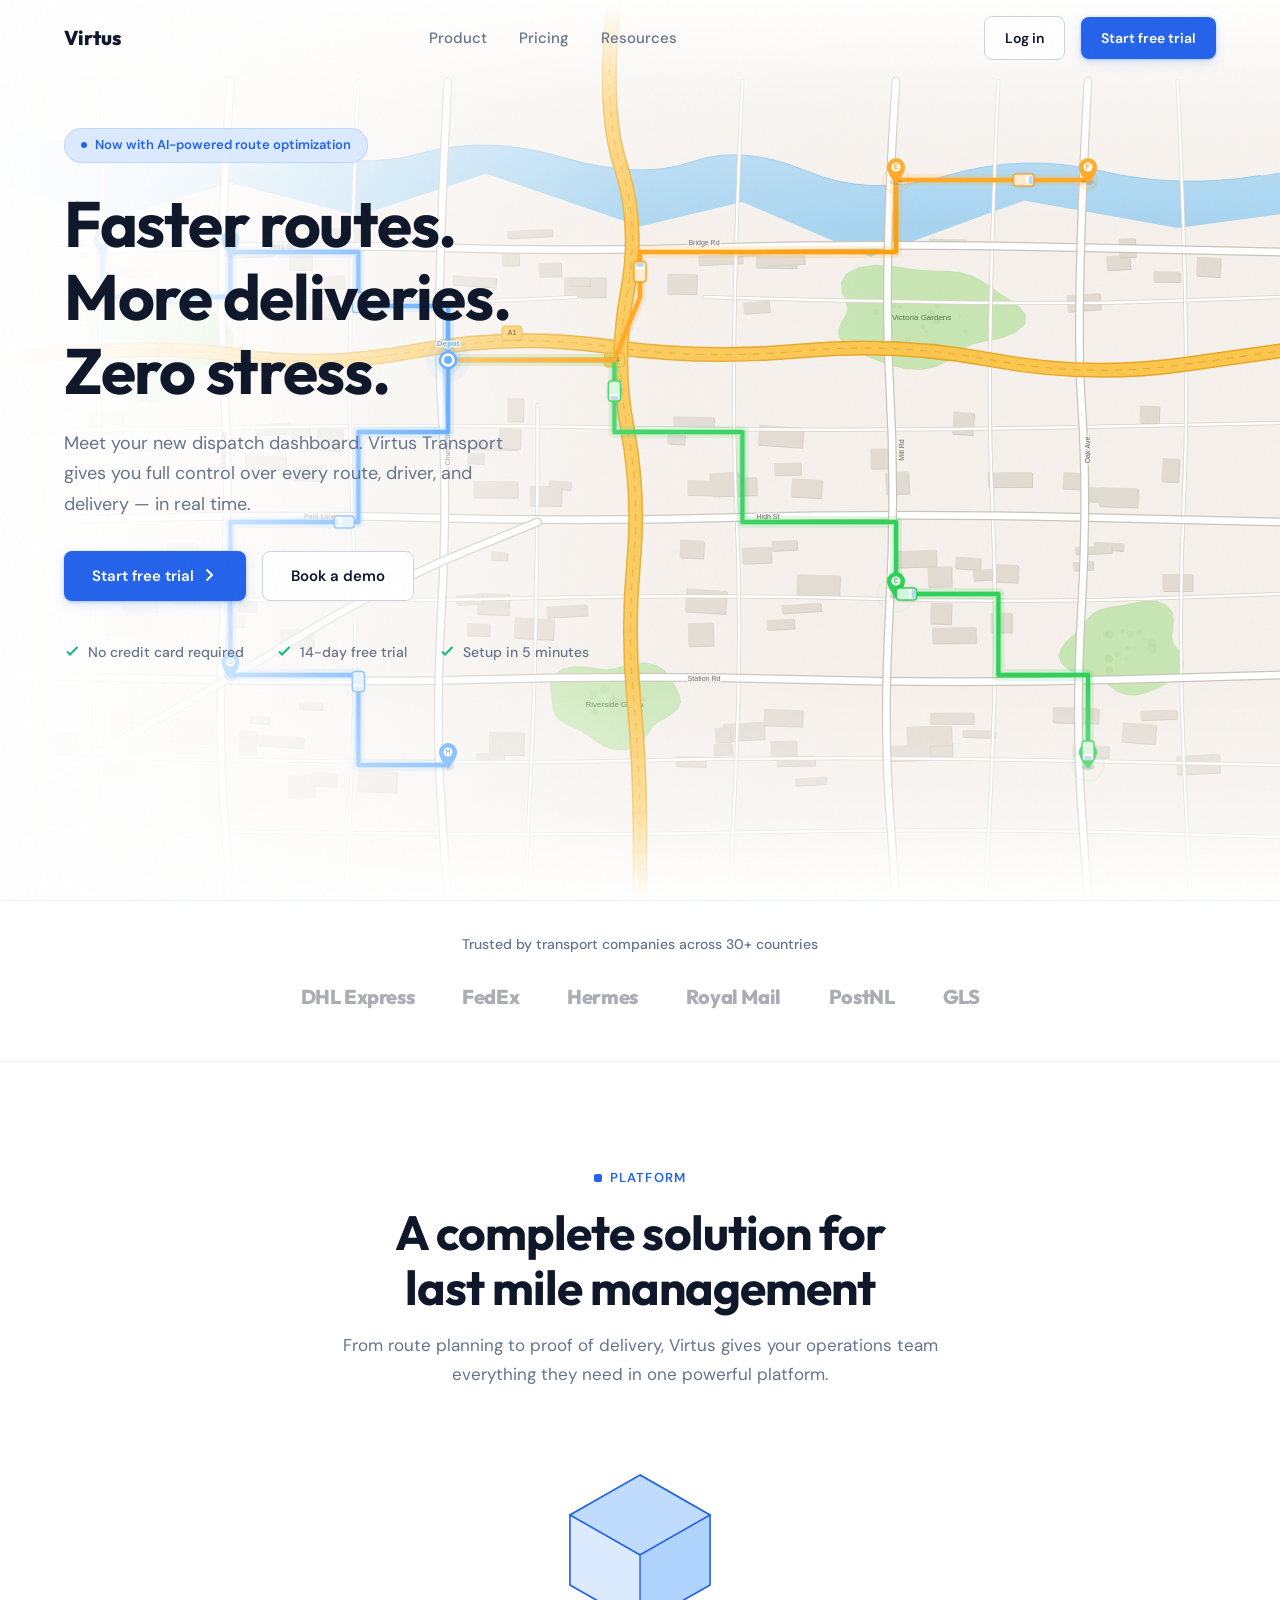
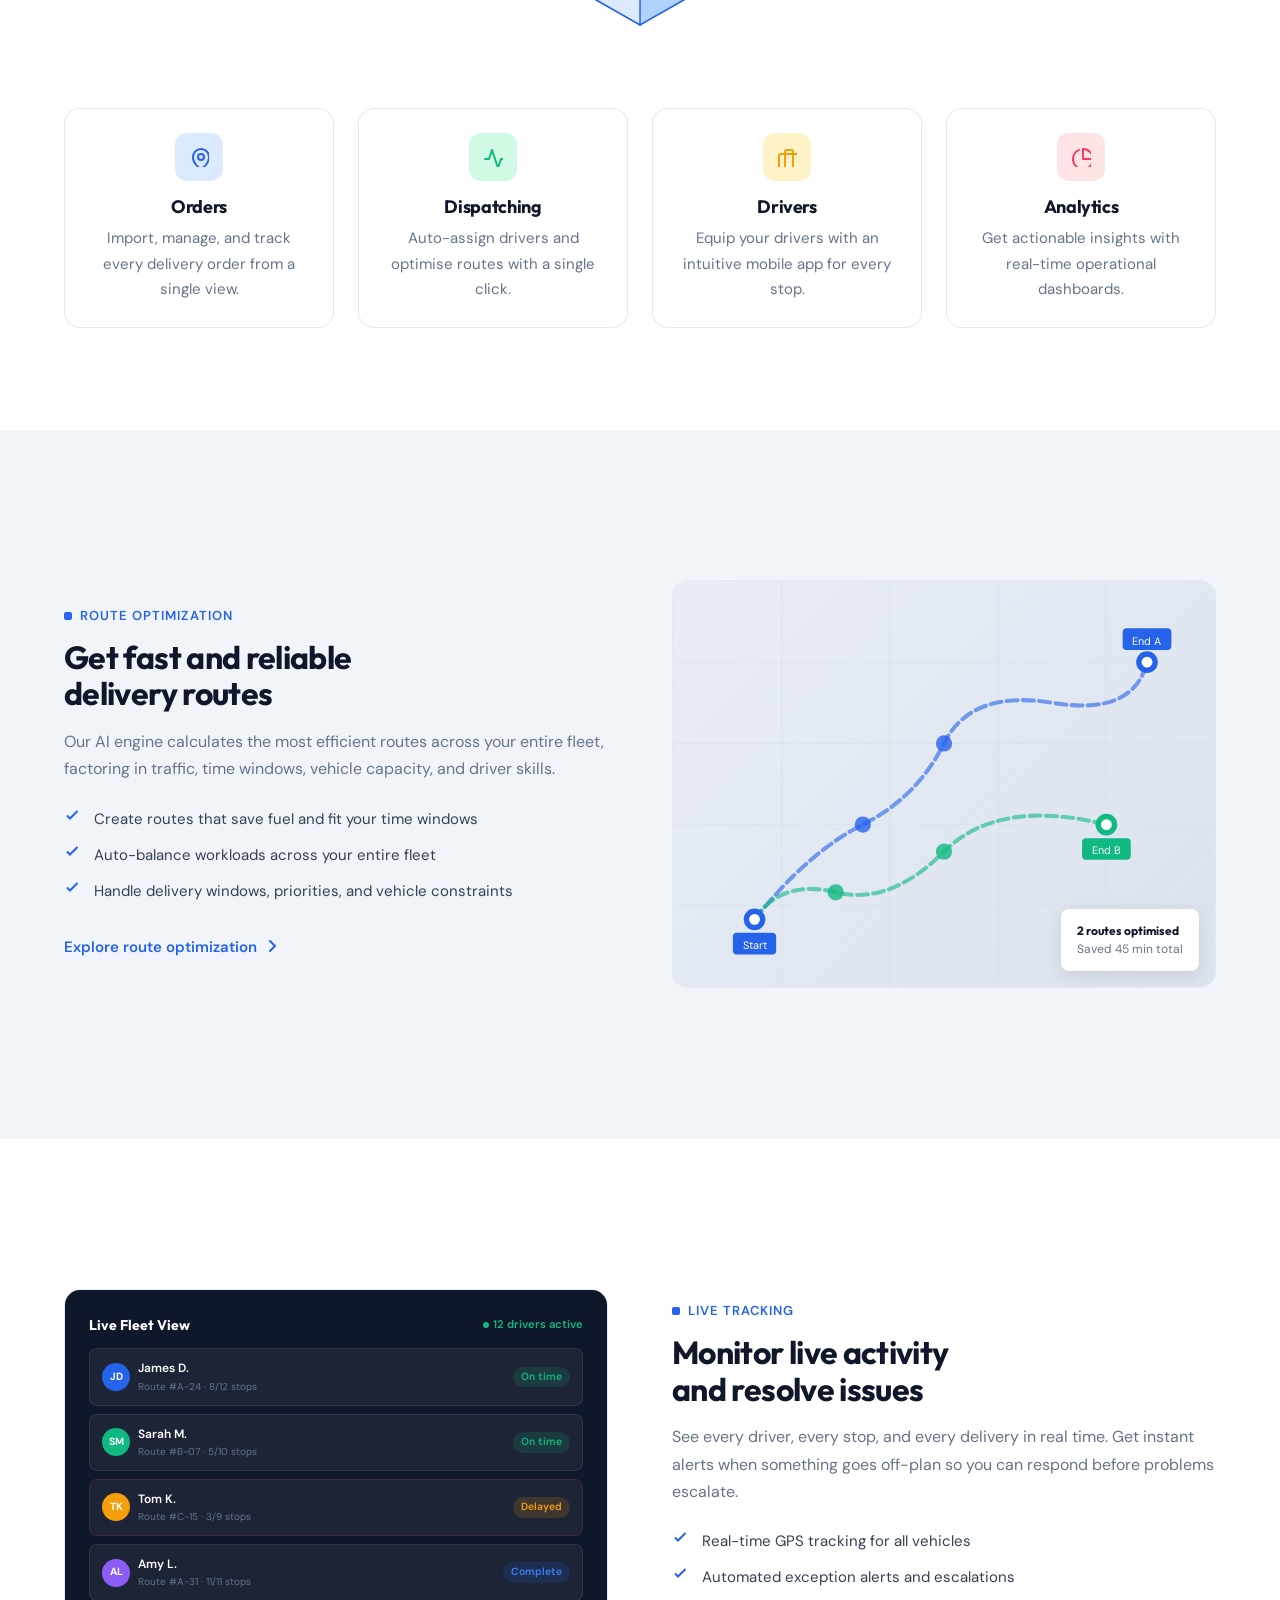
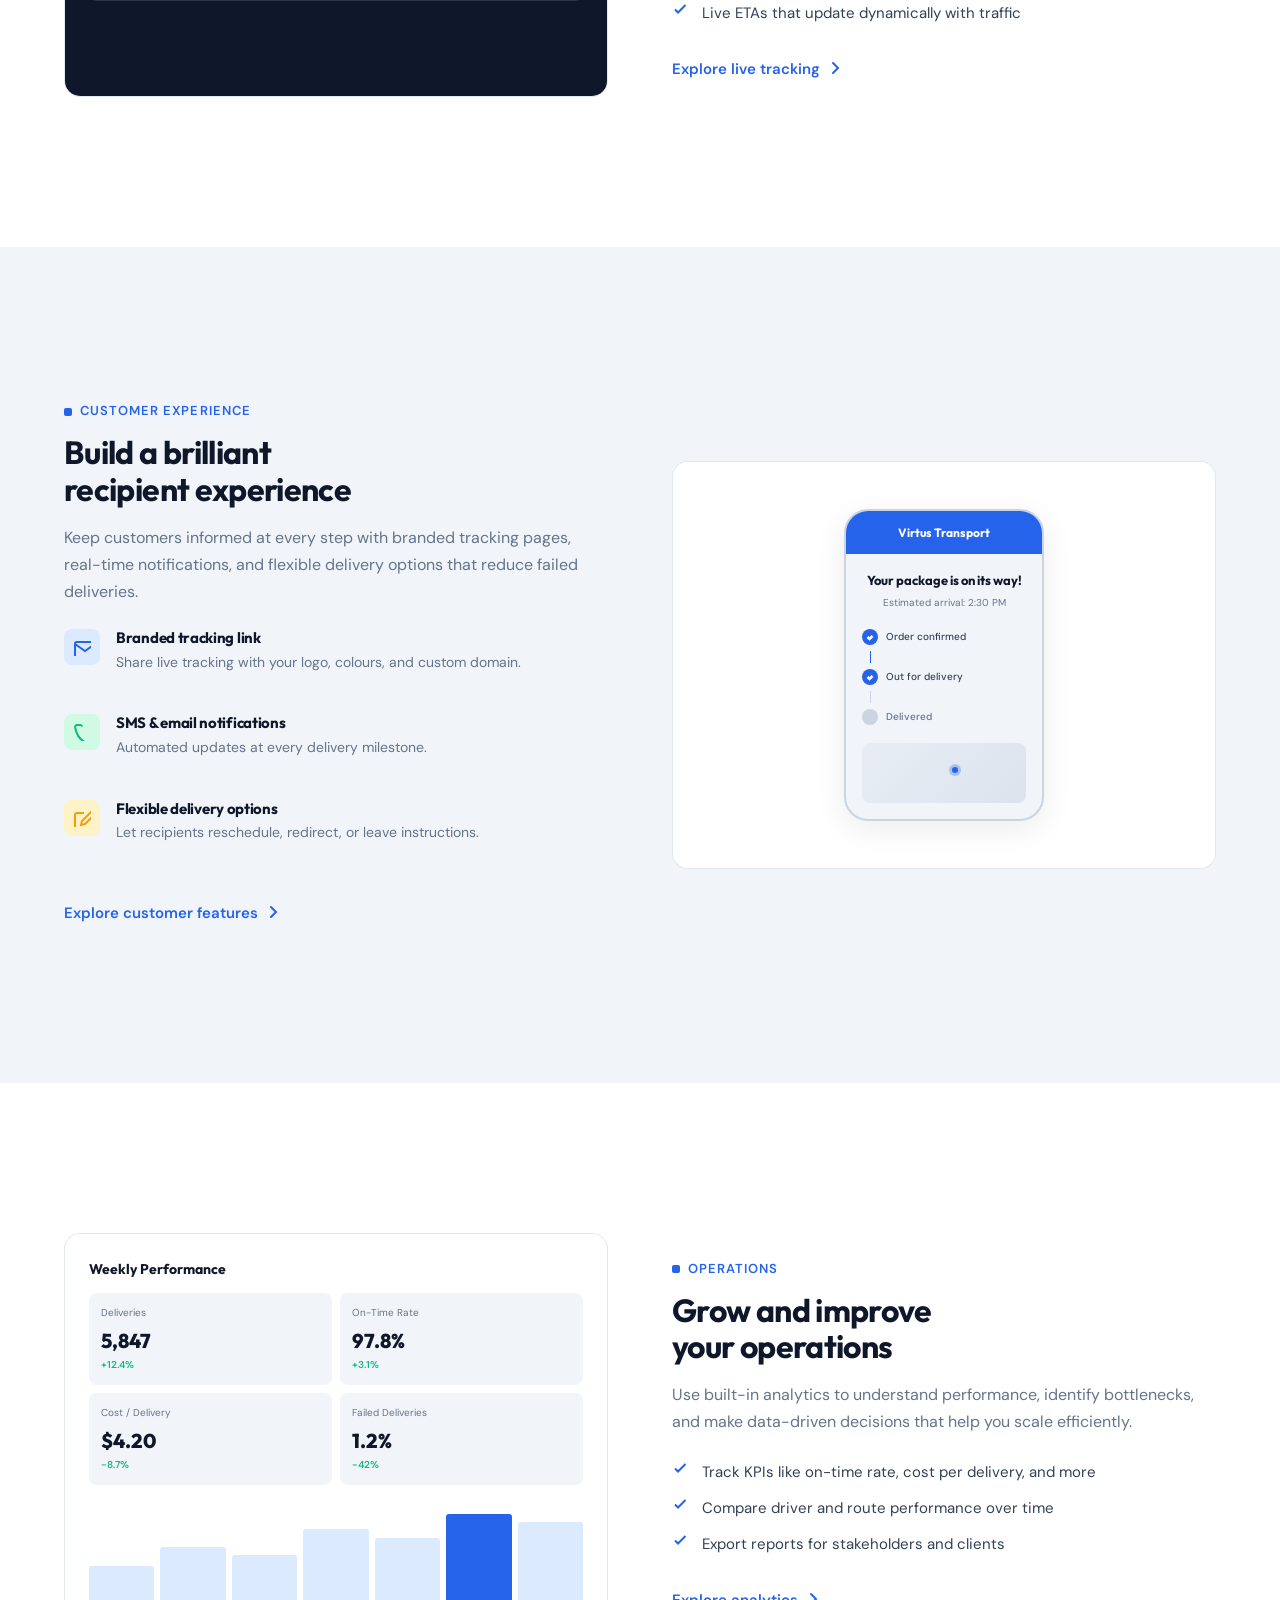
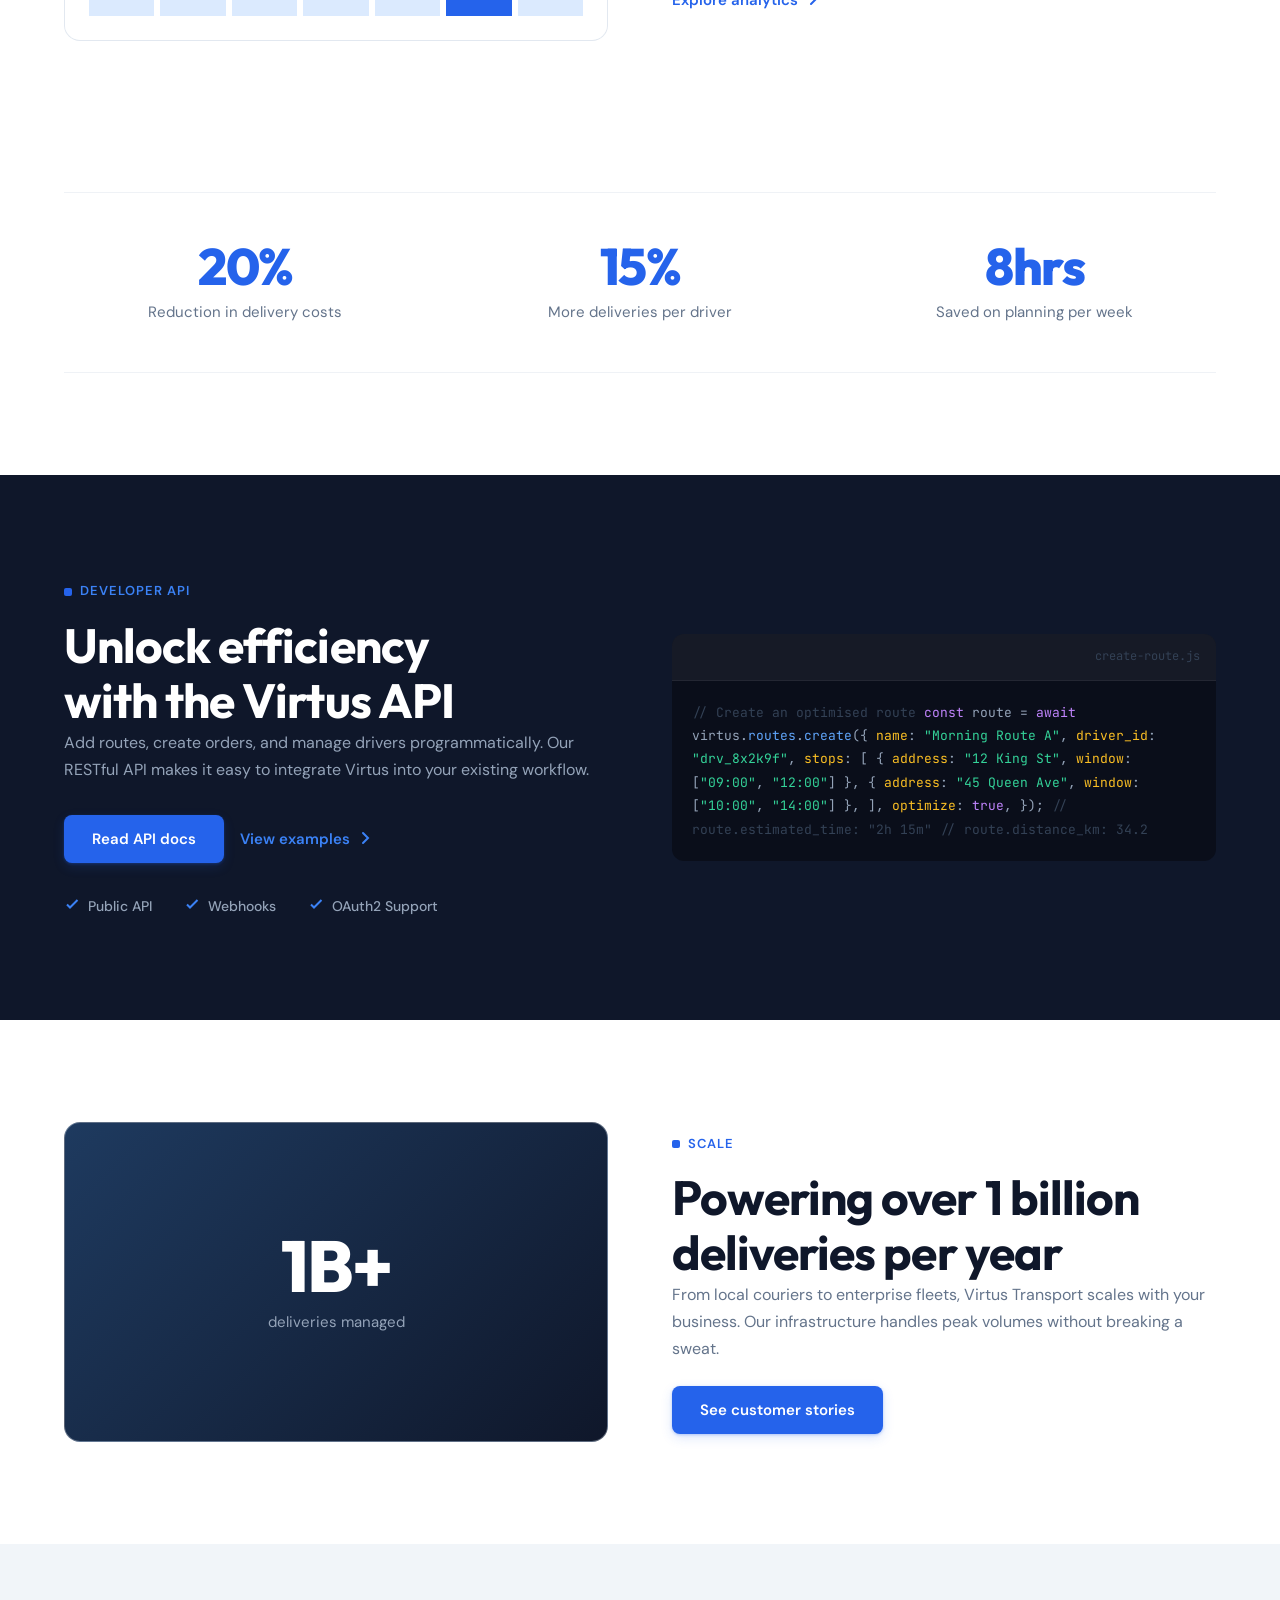
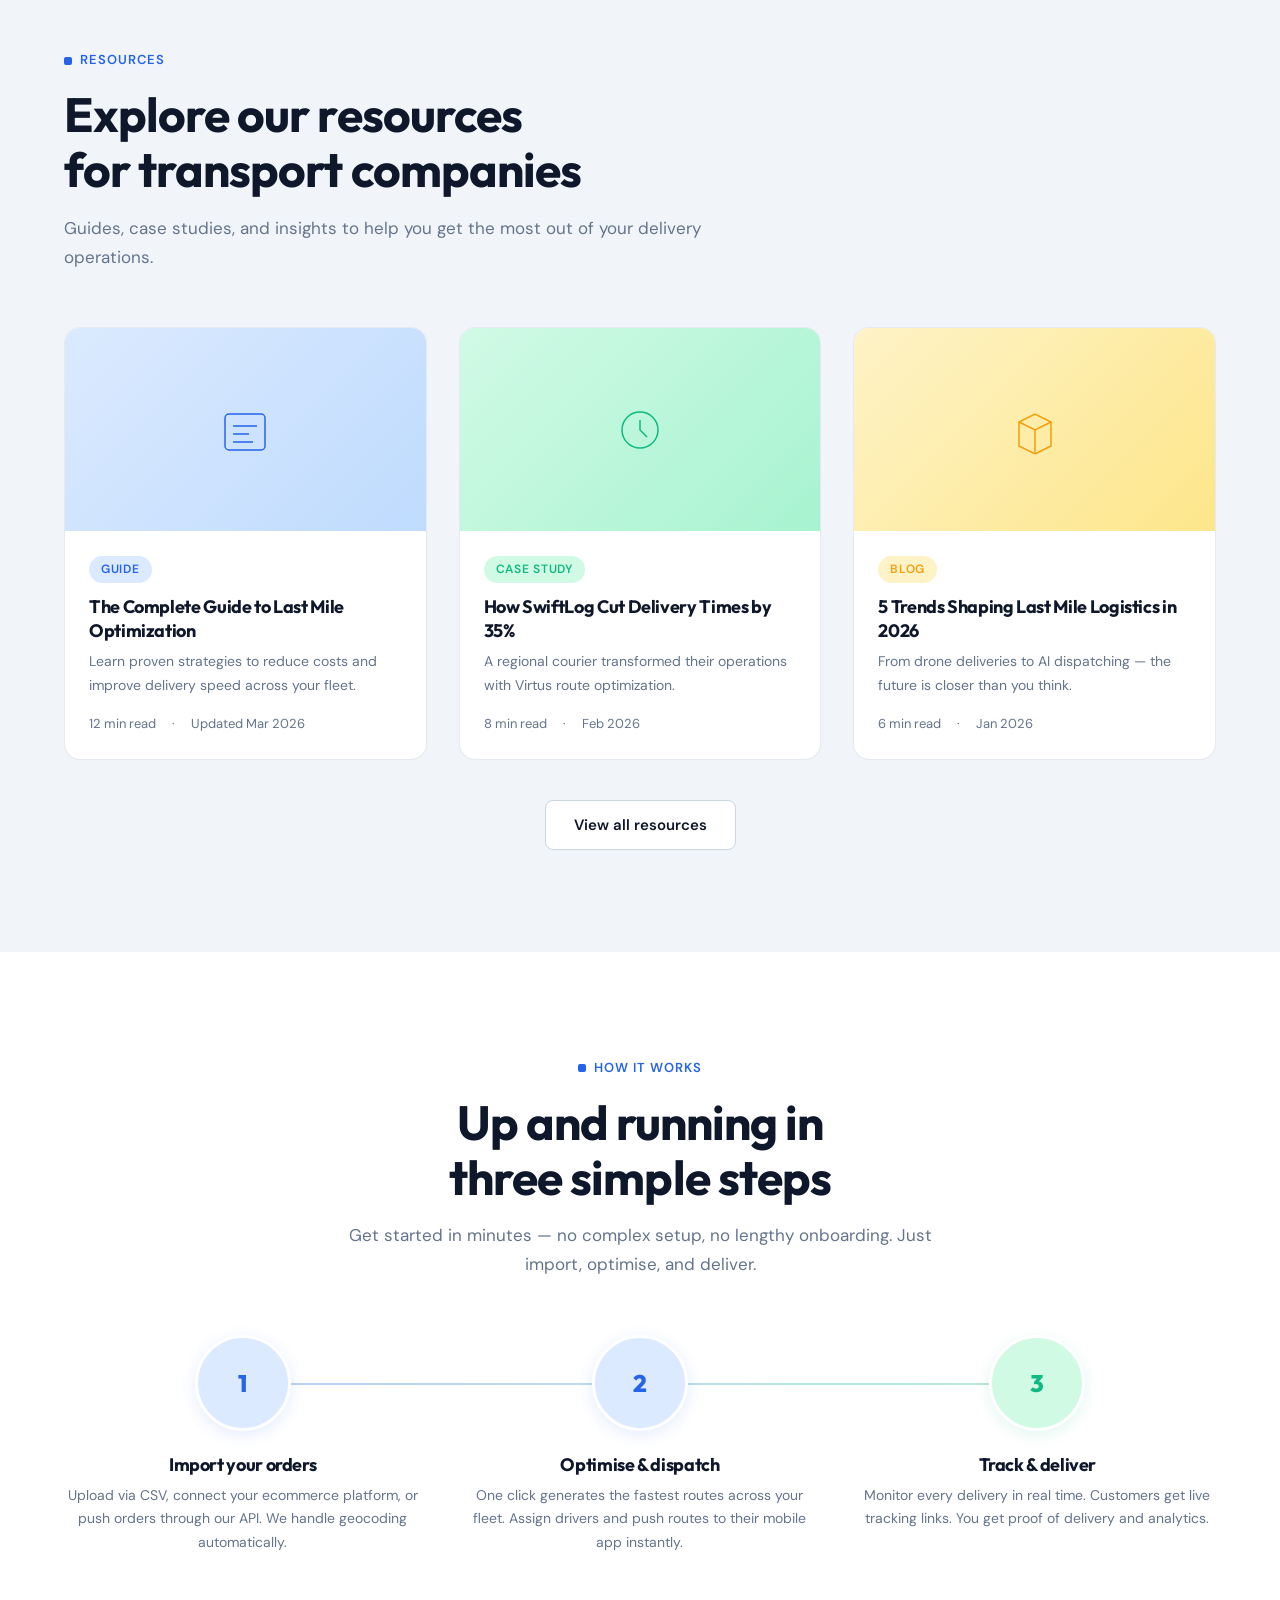
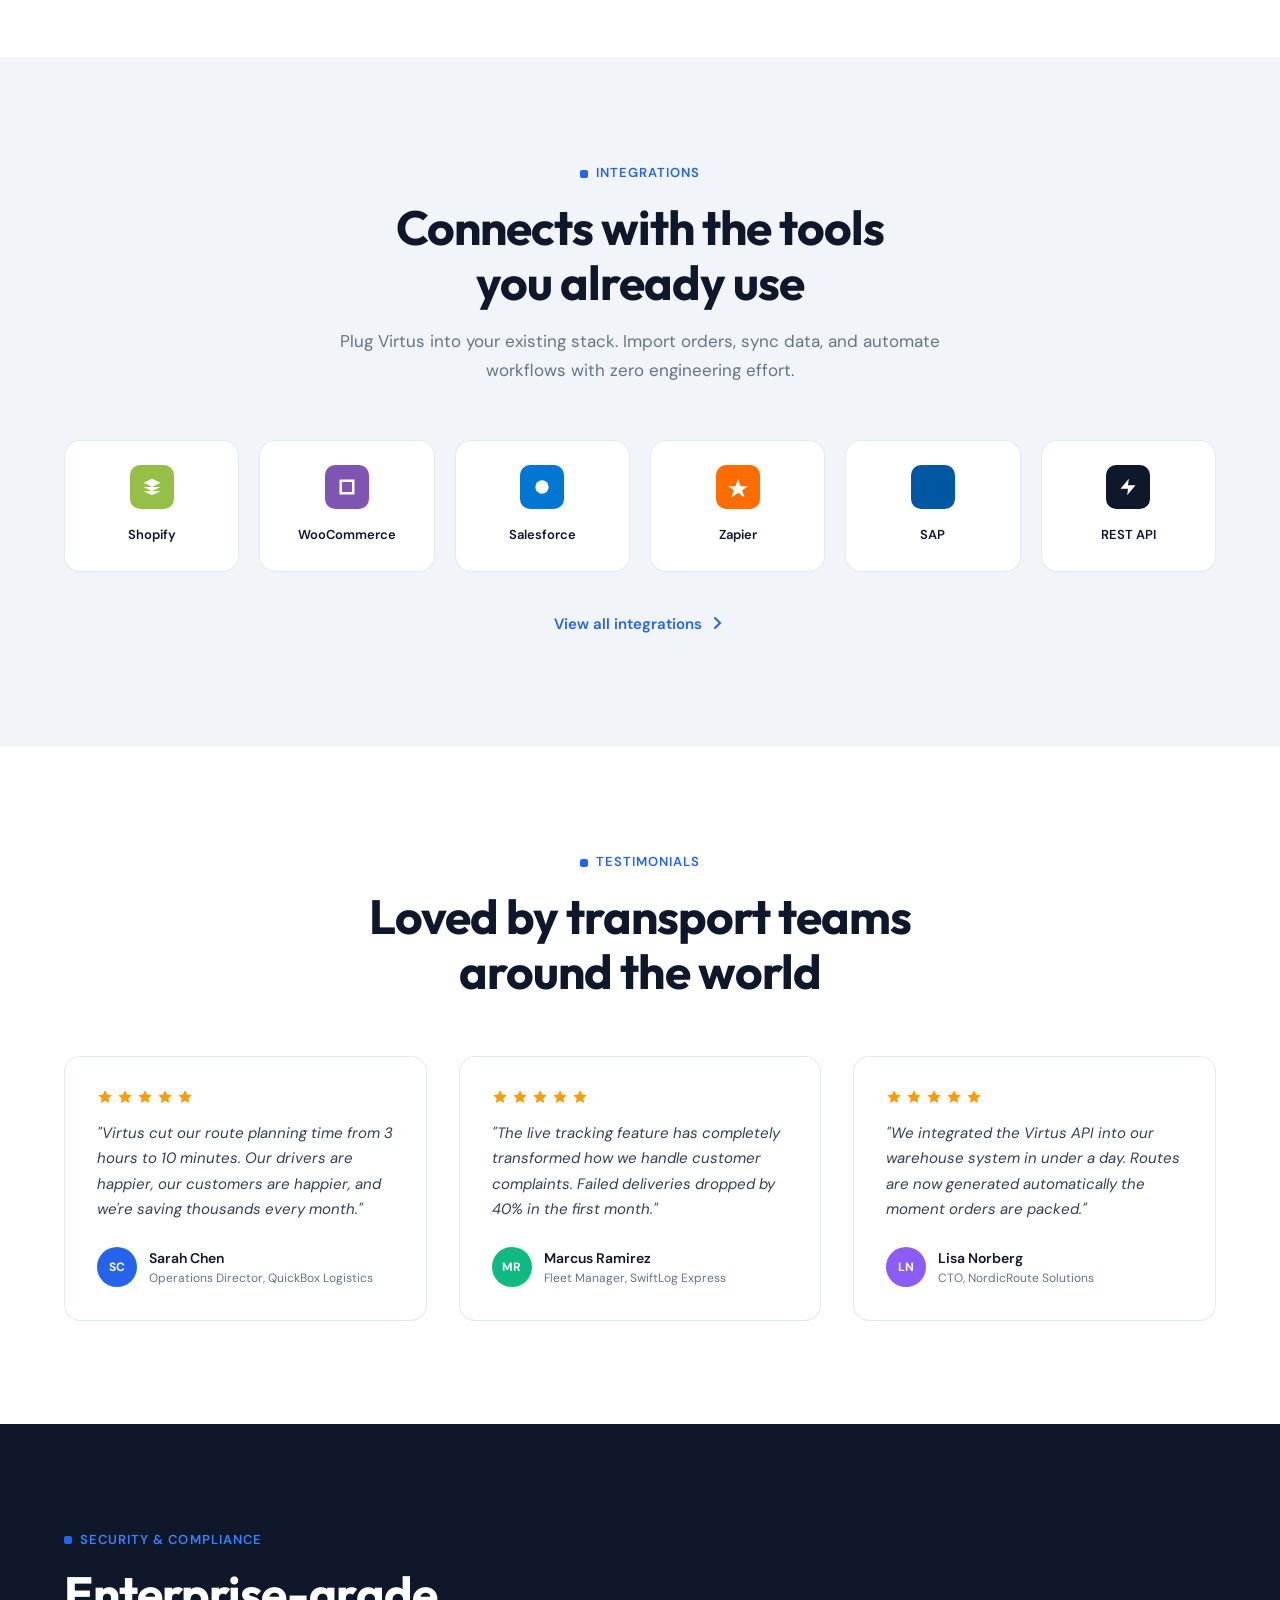
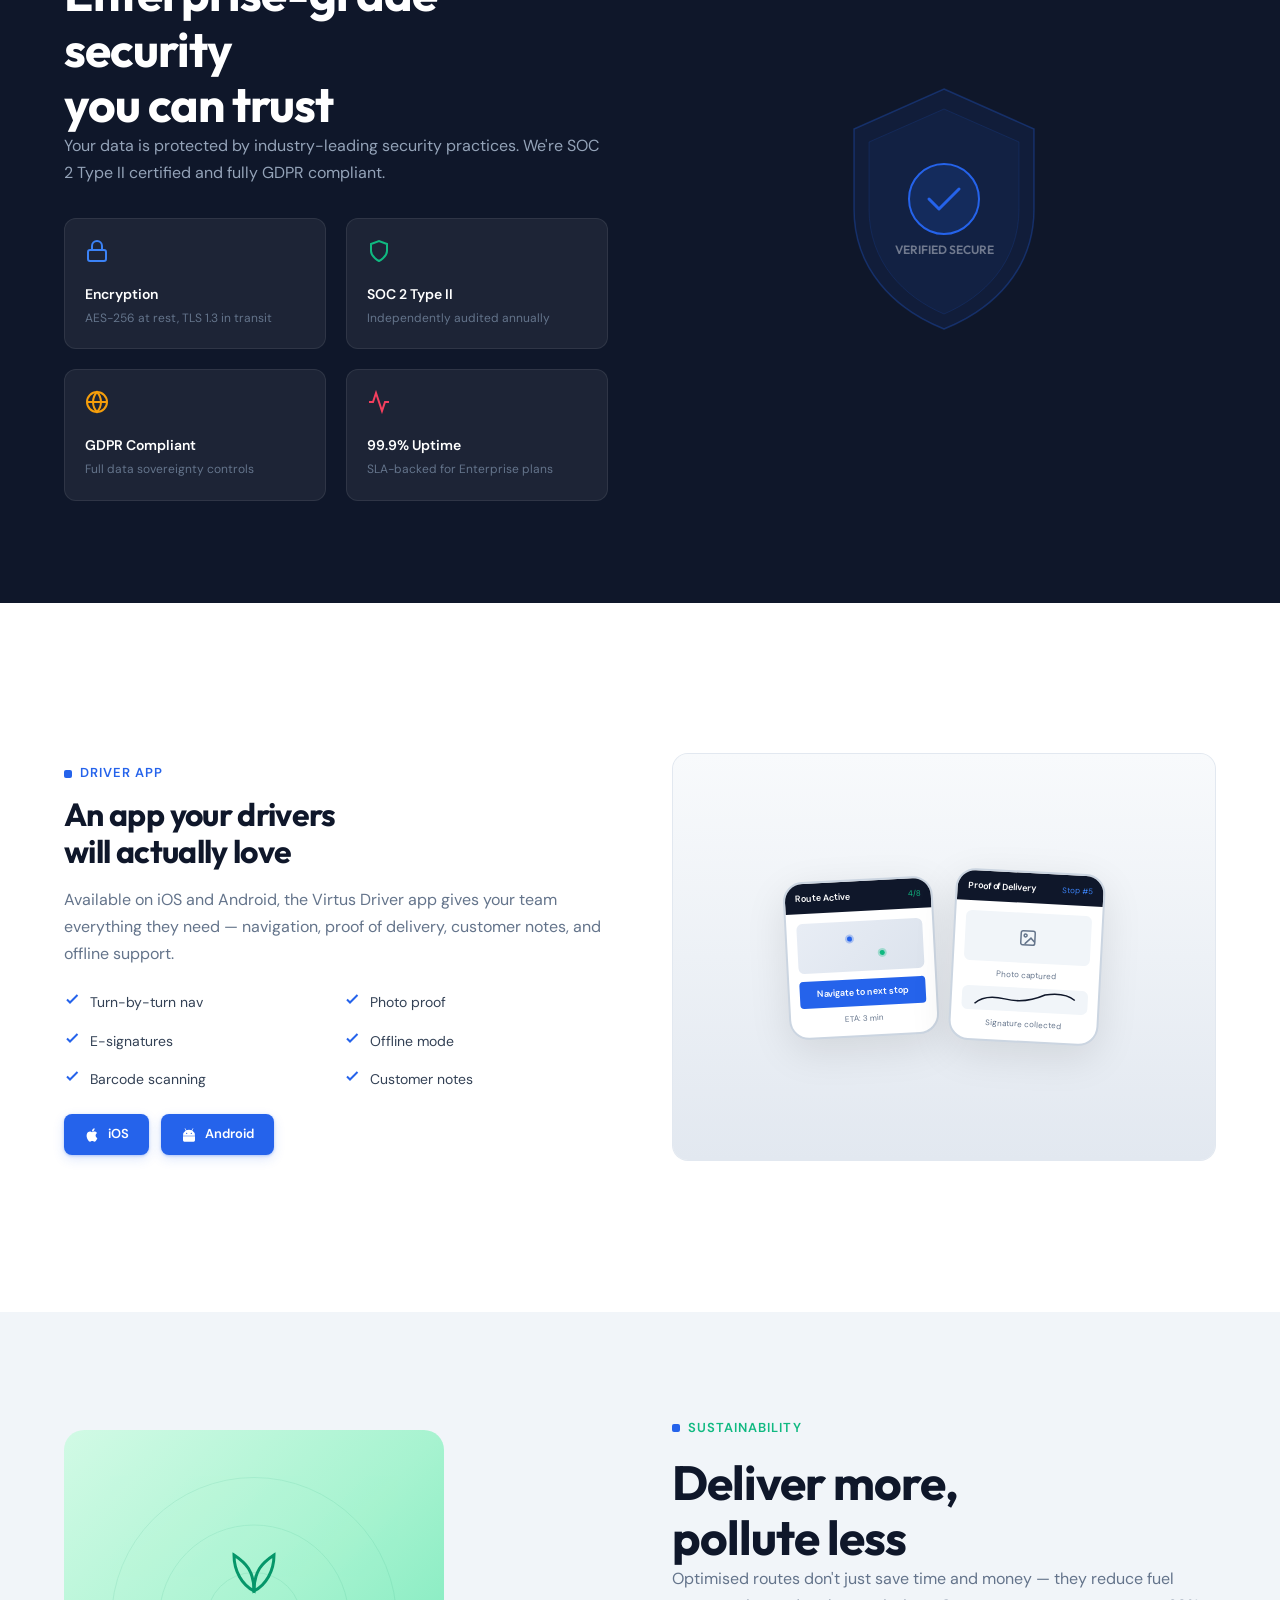
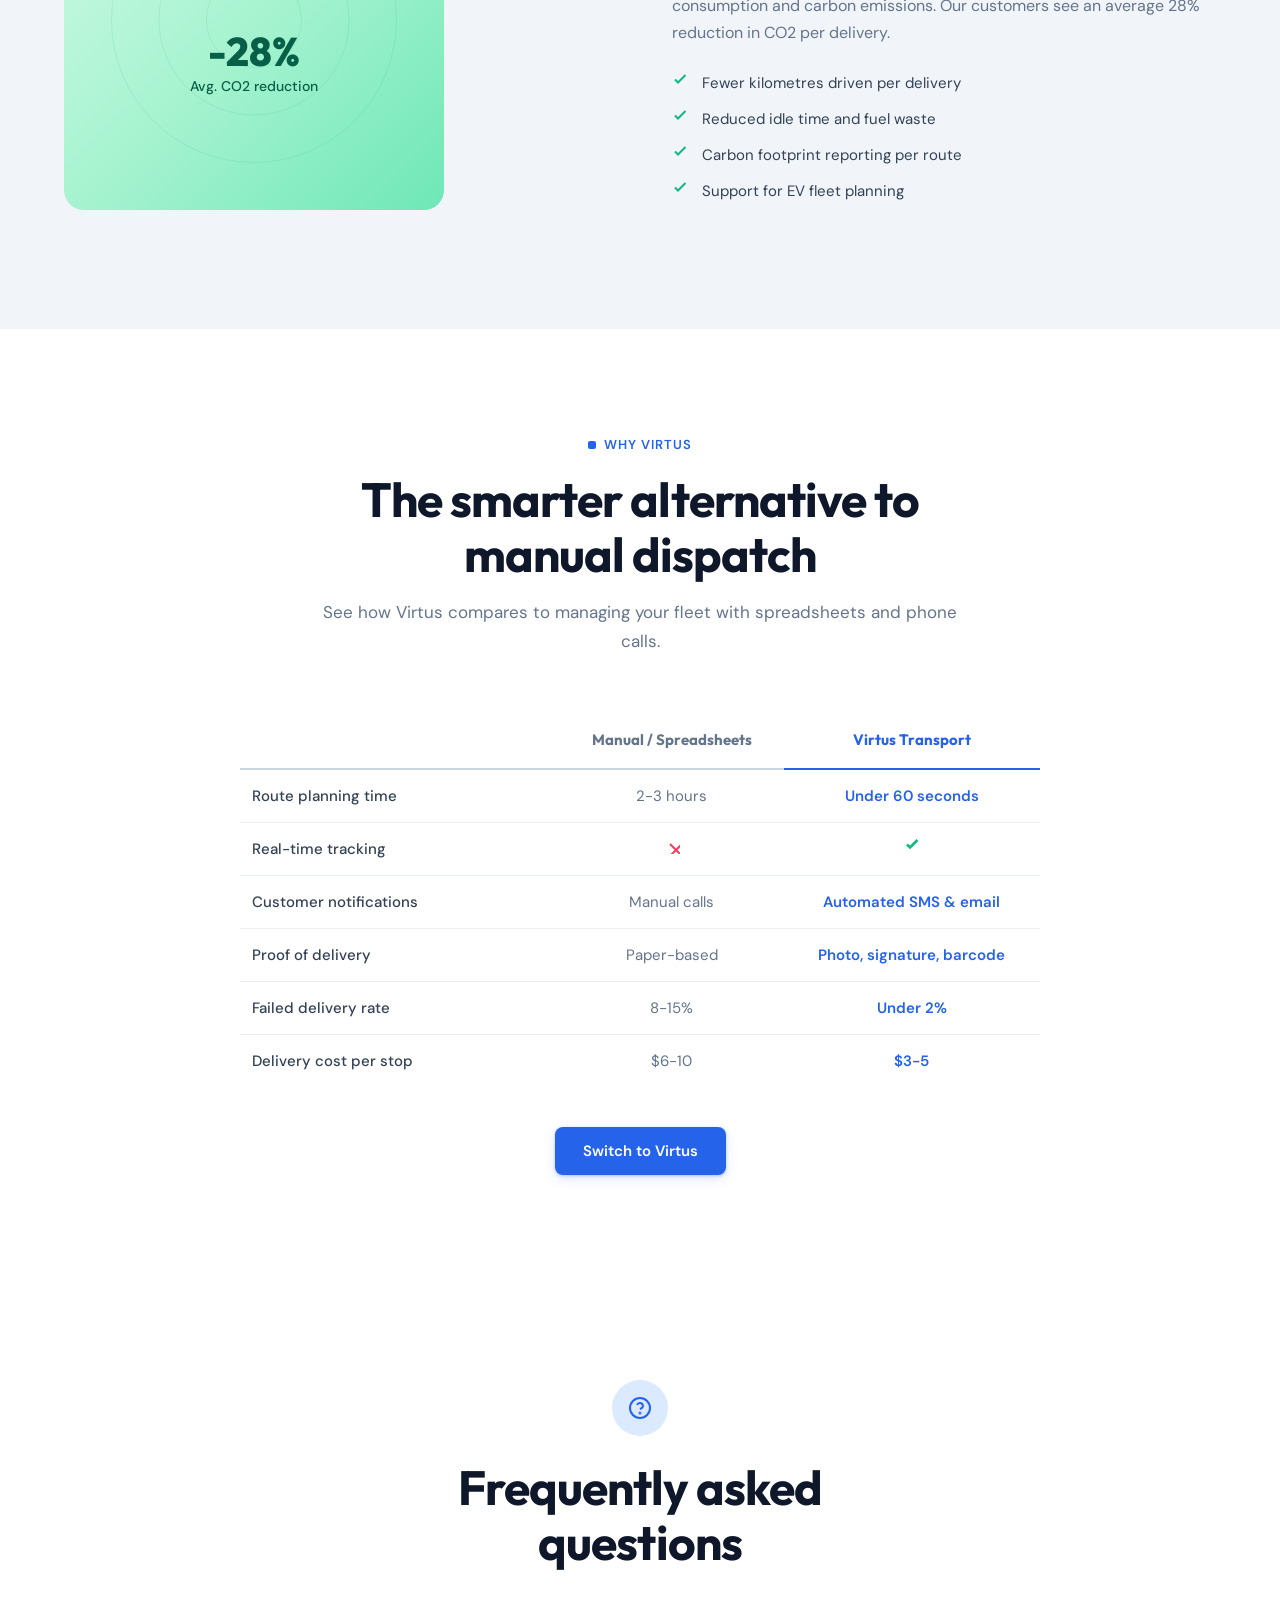
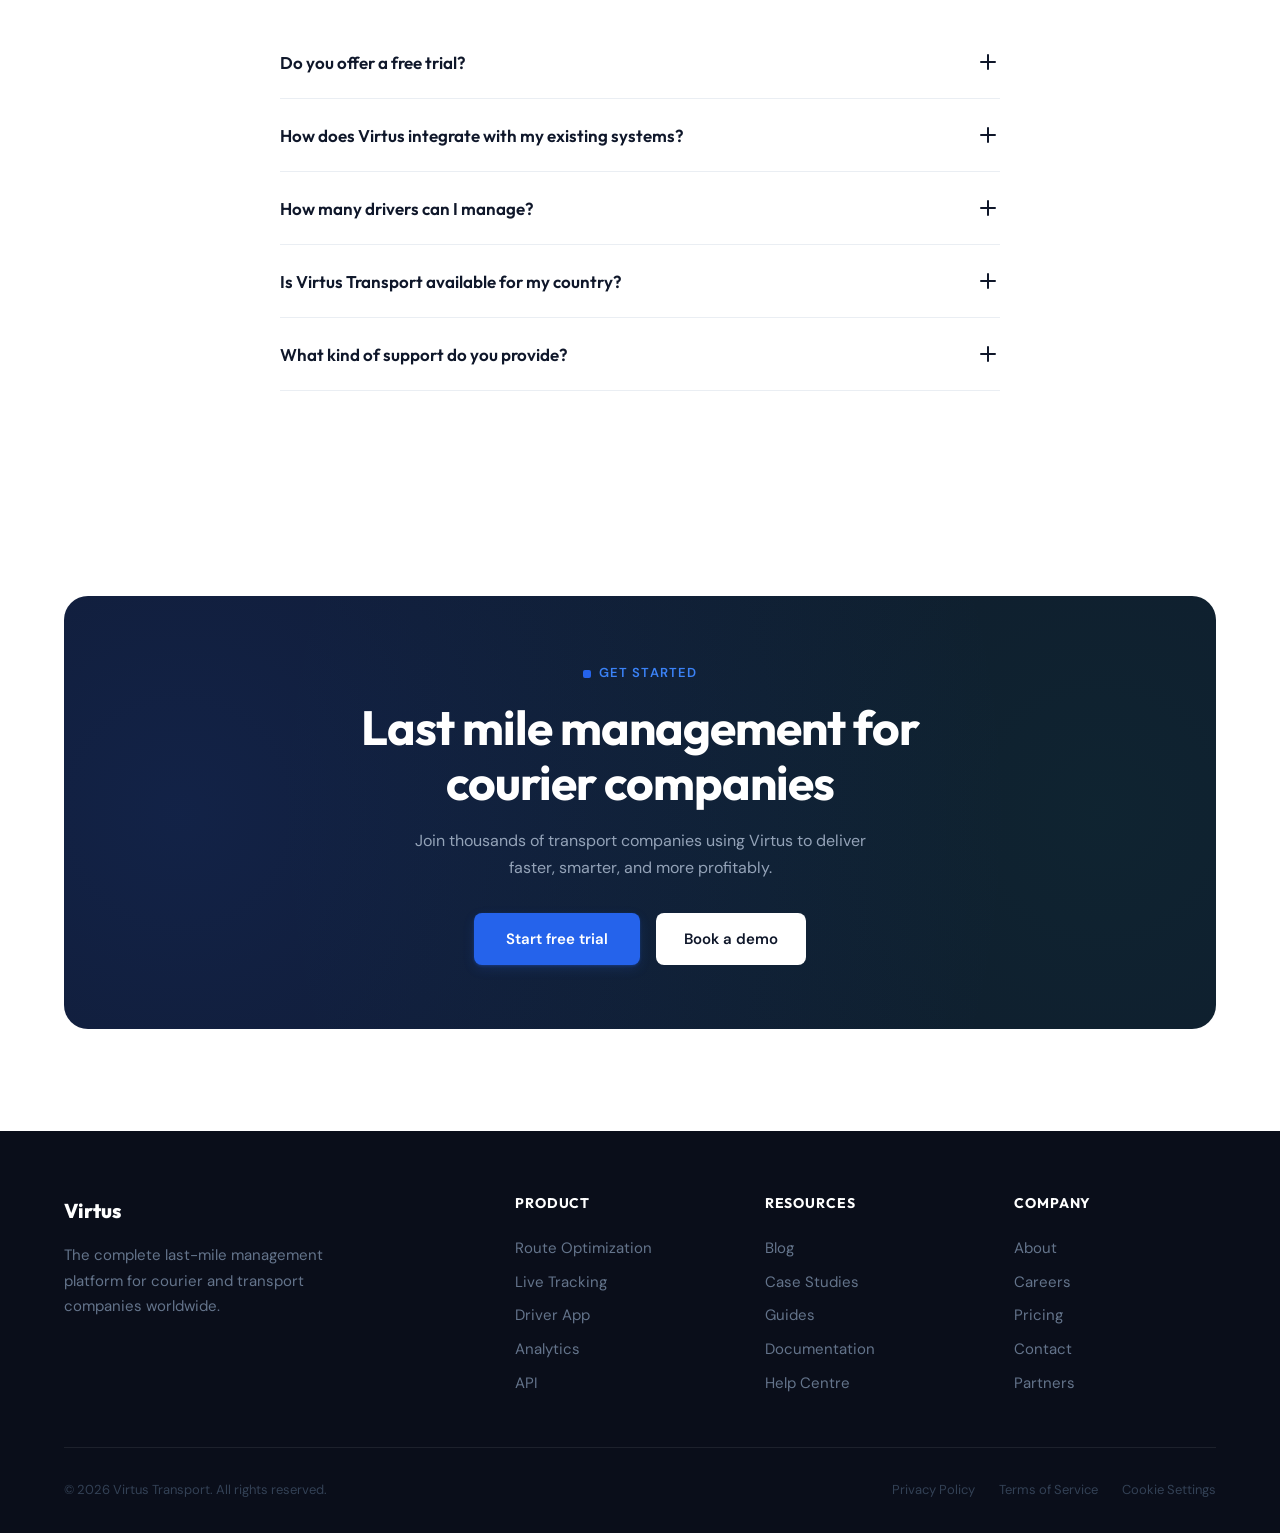
==== commit 76b2bcec: "Make map full-bleed hero background with edge fade Map now fills the entire hero section edge-to-edg" ====
--- a/index.html
+++ b/index.html
@@ -35,9 +35,17 @@
   </nav>
 
   <!-- ===== HERO ===== -->
-  <section style="padding-top: 8rem; padding-bottom: var(--section-pad);">
-    <div class="container">
-      <div style="display: grid; grid-template-columns: 1fr 1fr; gap: 4rem; align-items: center;">
+  <section id="hero-section" style="position: relative; padding-top: 8rem; padding-bottom: var(--section-pad); overflow: hidden; min-height: 100vh;">
+    <!-- Full-bleed map background -->
+    <div id="hero-animation" style="position: absolute; inset: 0; width: 100%; height: 100%; z-index: 0;">
+      <canvas id="map-canvas" style="position: absolute; inset: 0; width: 100%; height: 100%;"></canvas>
+      <!-- Fade overlays to blend into page background -->
+      <div style="position: absolute; inset: 0; background: linear-gradient(to right, rgba(255,255,255,1) 0%, rgba(255,255,255,0.85) 15%, rgba(255,255,255,0.1) 50%, rgba(255,255,255,0) 70%, rgba(255,255,255,0) 100%); z-index: 1;"></div>
+      <div style="position: absolute; inset: 0; background: linear-gradient(to bottom, rgba(255,255,255,1) 0%, rgba(255,255,255,0.3) 12%, rgba(255,255,255,0) 25%, rgba(255,255,255,0) 75%, rgba(255,255,255,0.4) 90%, rgba(255,255,255,1) 100%); z-index: 1;"></div>
+    </div>
+    <!-- Hero content on top -->
+    <div class="container" style="position: relative; z-index: 2;">
+      <div style="max-width: 560px;">
         <div class="reveal">
           <div class="hero-badge">
             <span class="hero-badge-dot"></span>
@@ -67,11 +75,6 @@
               <svg width="16" height="16" fill="none" stroke="currentColor" stroke-width="2"><path d="M13.5 2l-7.5 7.5-3-3"/></svg>
               Setup in 5 minutes
             </div>
-          </div>
-        </div>
-        <div class="reveal reveal-delay-2">
-          <div id="hero-animation" style="width: 100%; height: 480px; position: relative; overflow: hidden; border-radius: 1.5rem;">
-            <canvas id="map-canvas" style="position: absolute; inset: 0; width: 100%; height: 100%;"></canvas>
           </div>
         </div>
       </div>
--- a/assets/css/style.css
+++ b/assets/css/style.css
@@ -539,8 +539,6 @@
 /* ---- Dashboard Mock ---- */
 #hero-animation {
   background: #F5F0EB;
-  border: 1px solid rgba(0, 0, 0, 0.08);
-  box-shadow: 0 12px 48px rgba(0, 0, 0, 0.10), 0 2px 8px rgba(0,0,0,0.04);
 }
 
 /* ---- Code Block ---- */
@@ -993,9 +991,9 @@
     padding: 2.5rem 1.5rem;
   }
 
-  /* Hero animation — smaller on mobile */
-  #hero-animation {
-    height: 300px !important;
+  /* Hero section — ensure text readable on mobile */
+  #hero-section {
+    min-height: auto !important;
   }
 
   /* Nav logo text */
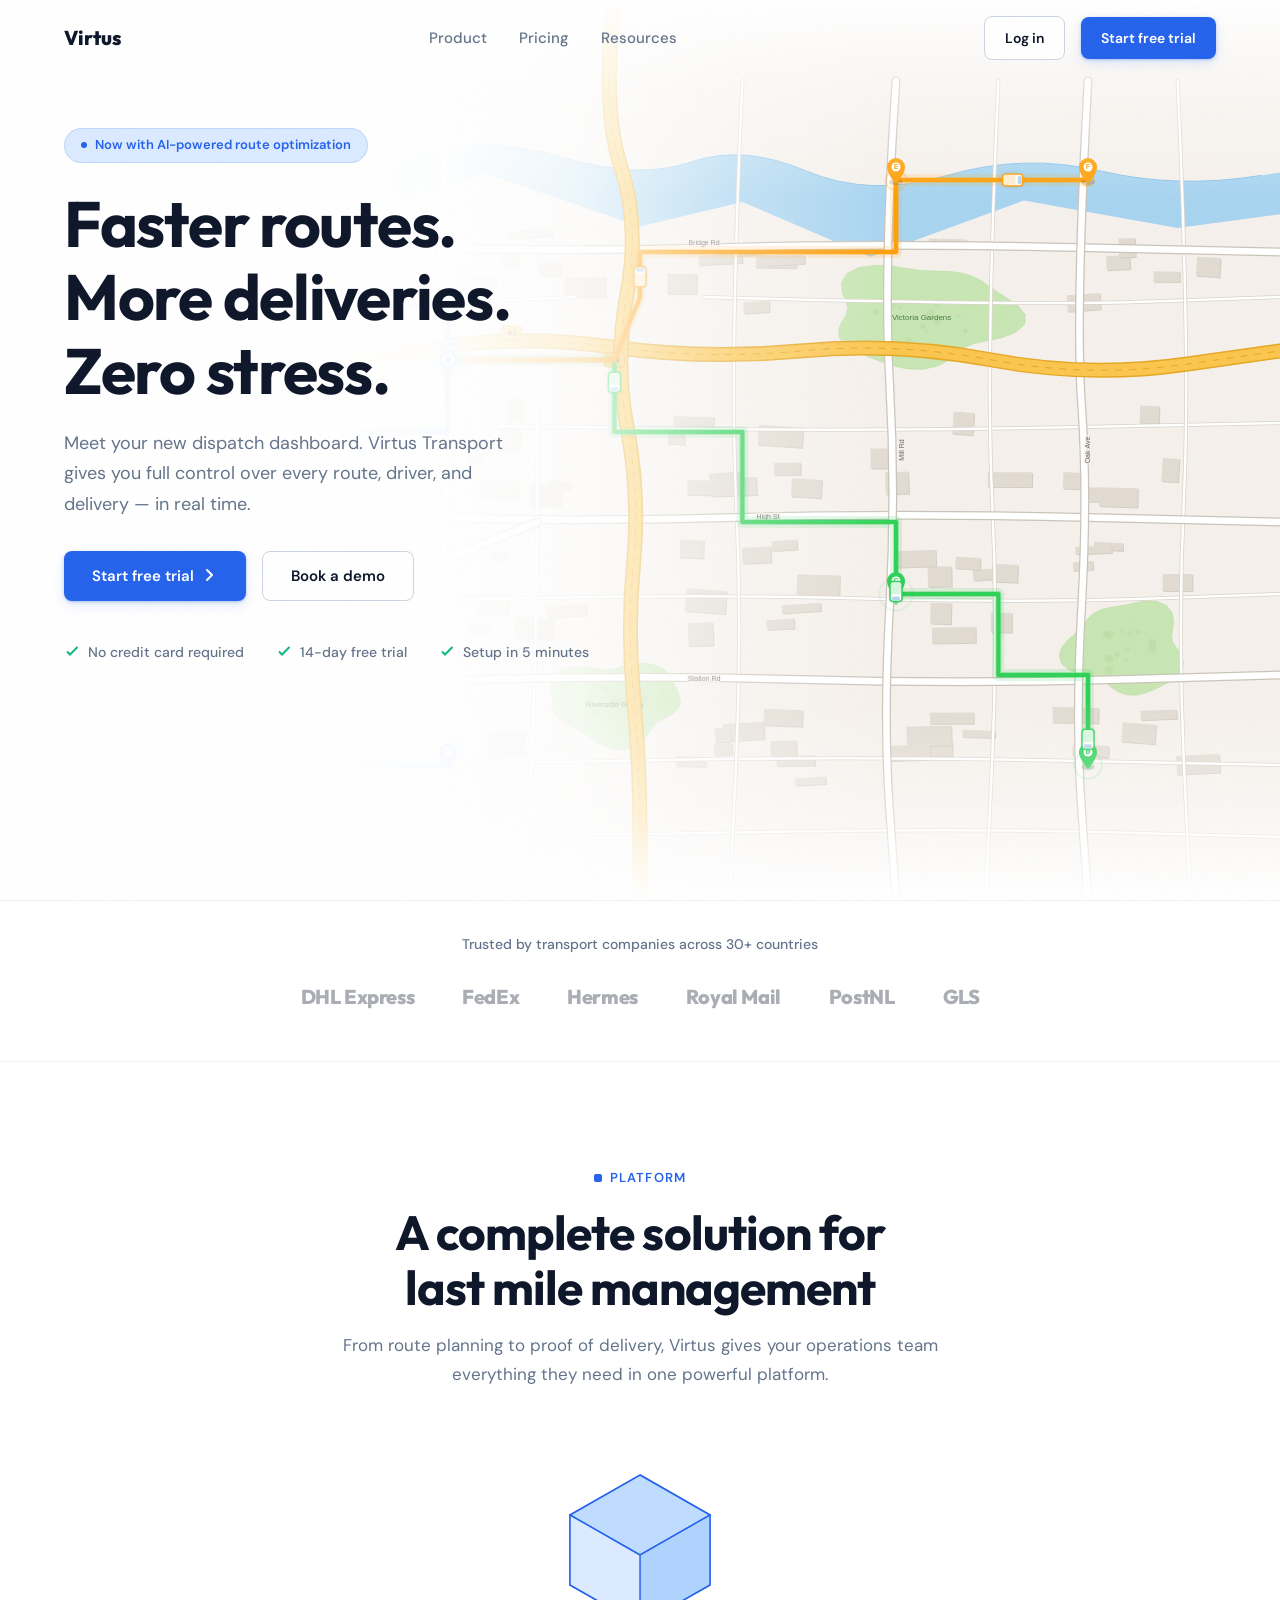
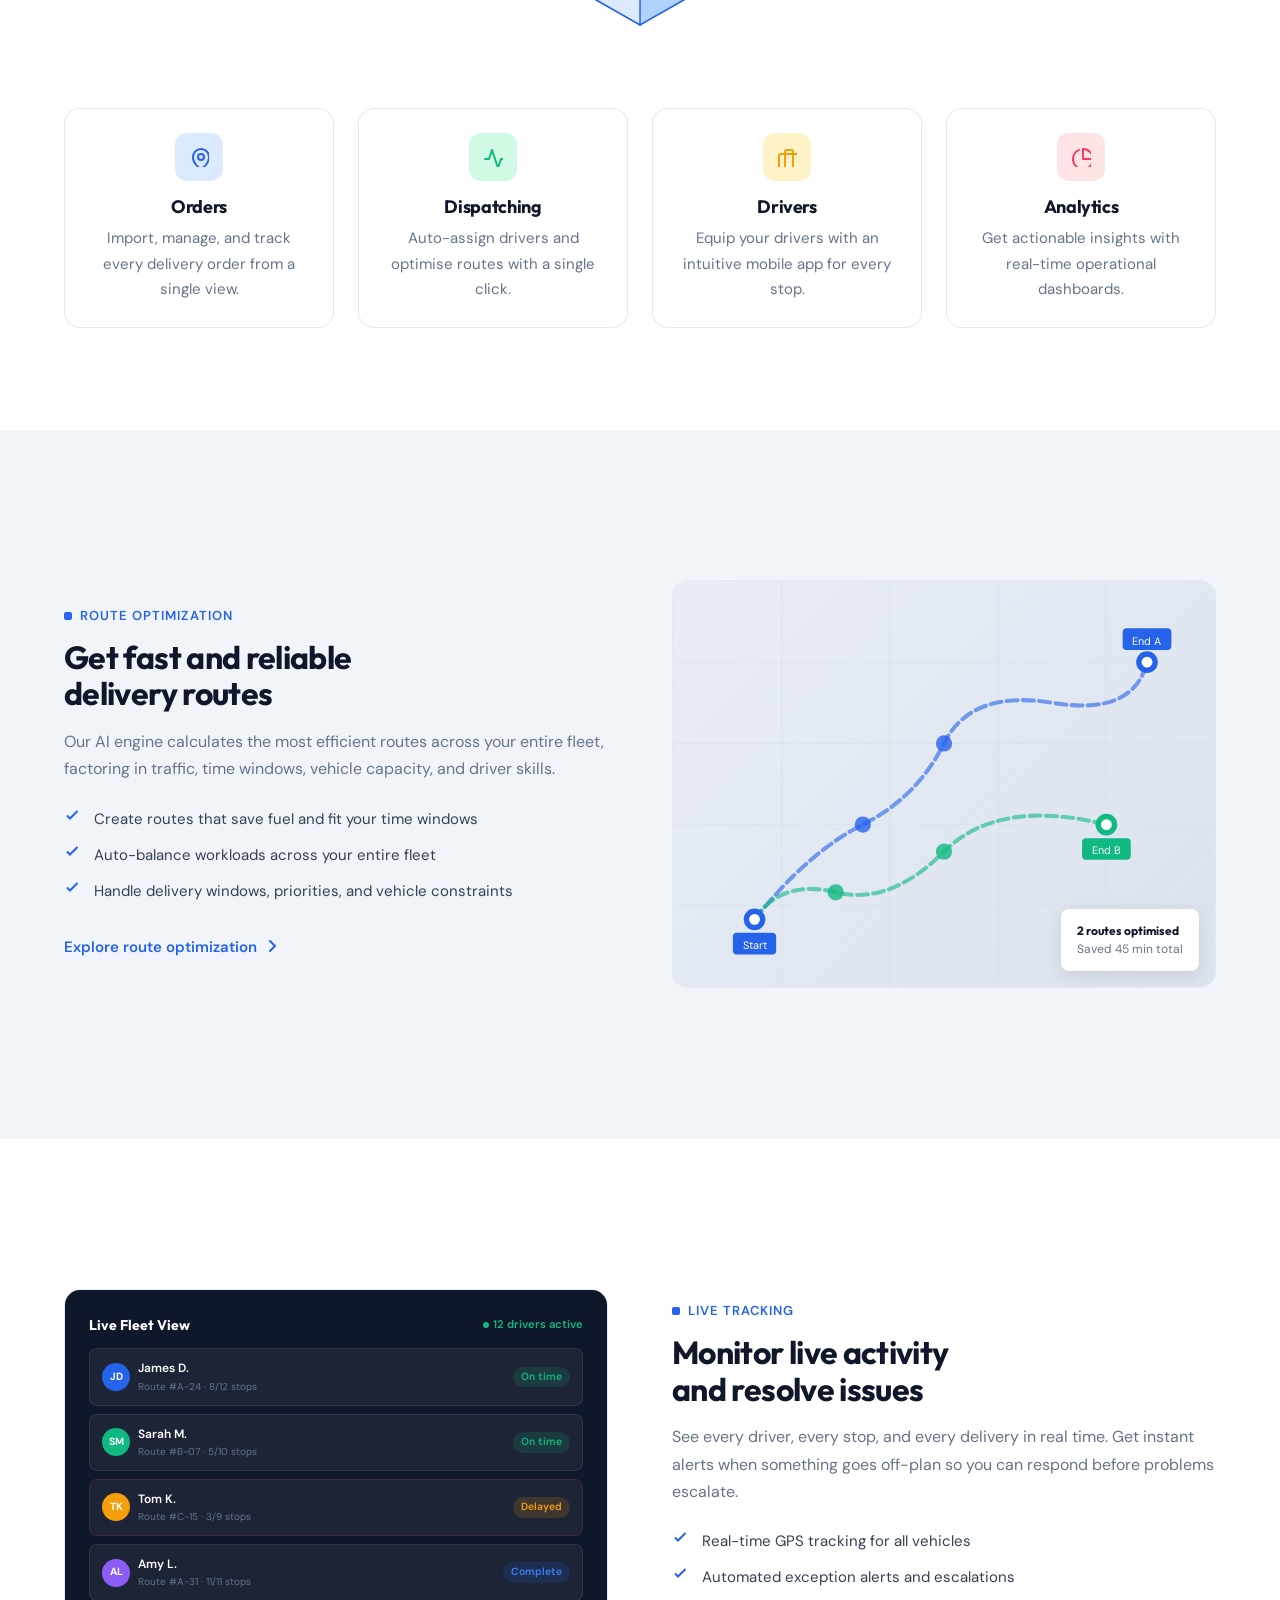
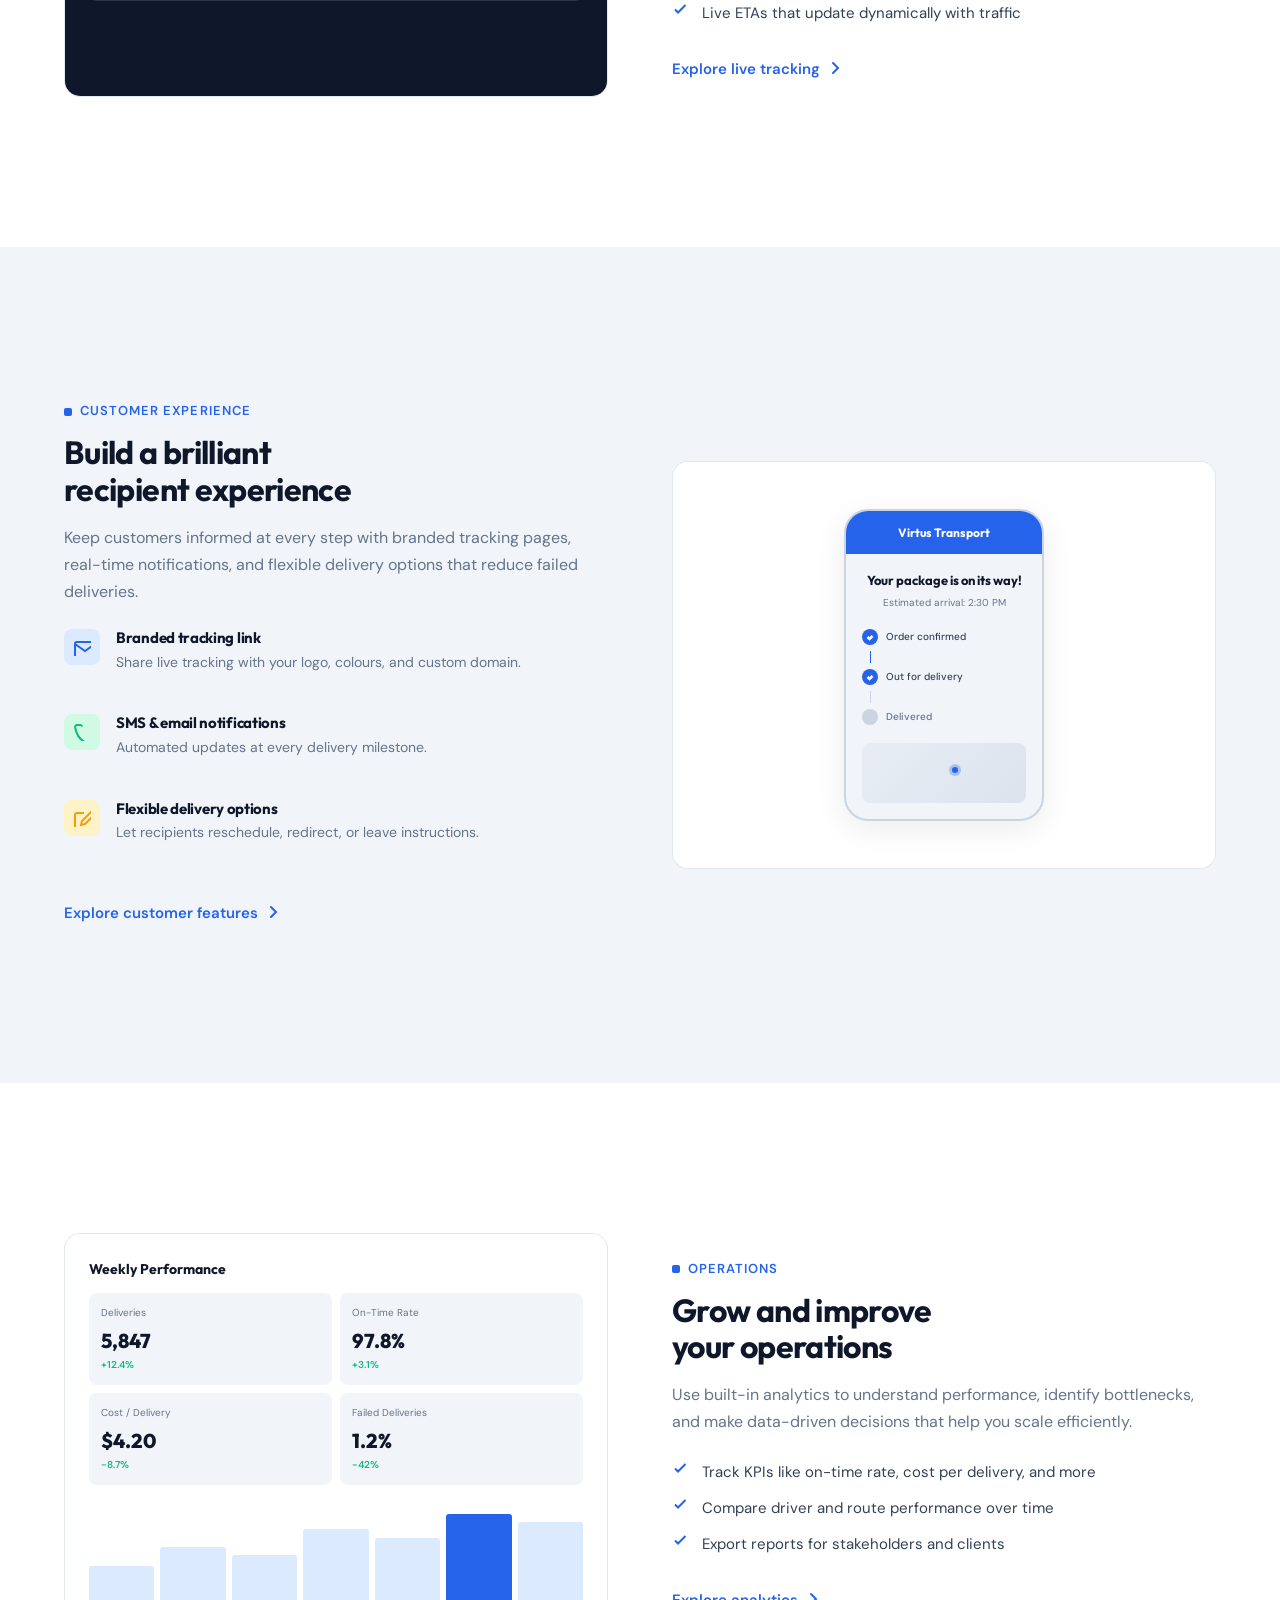
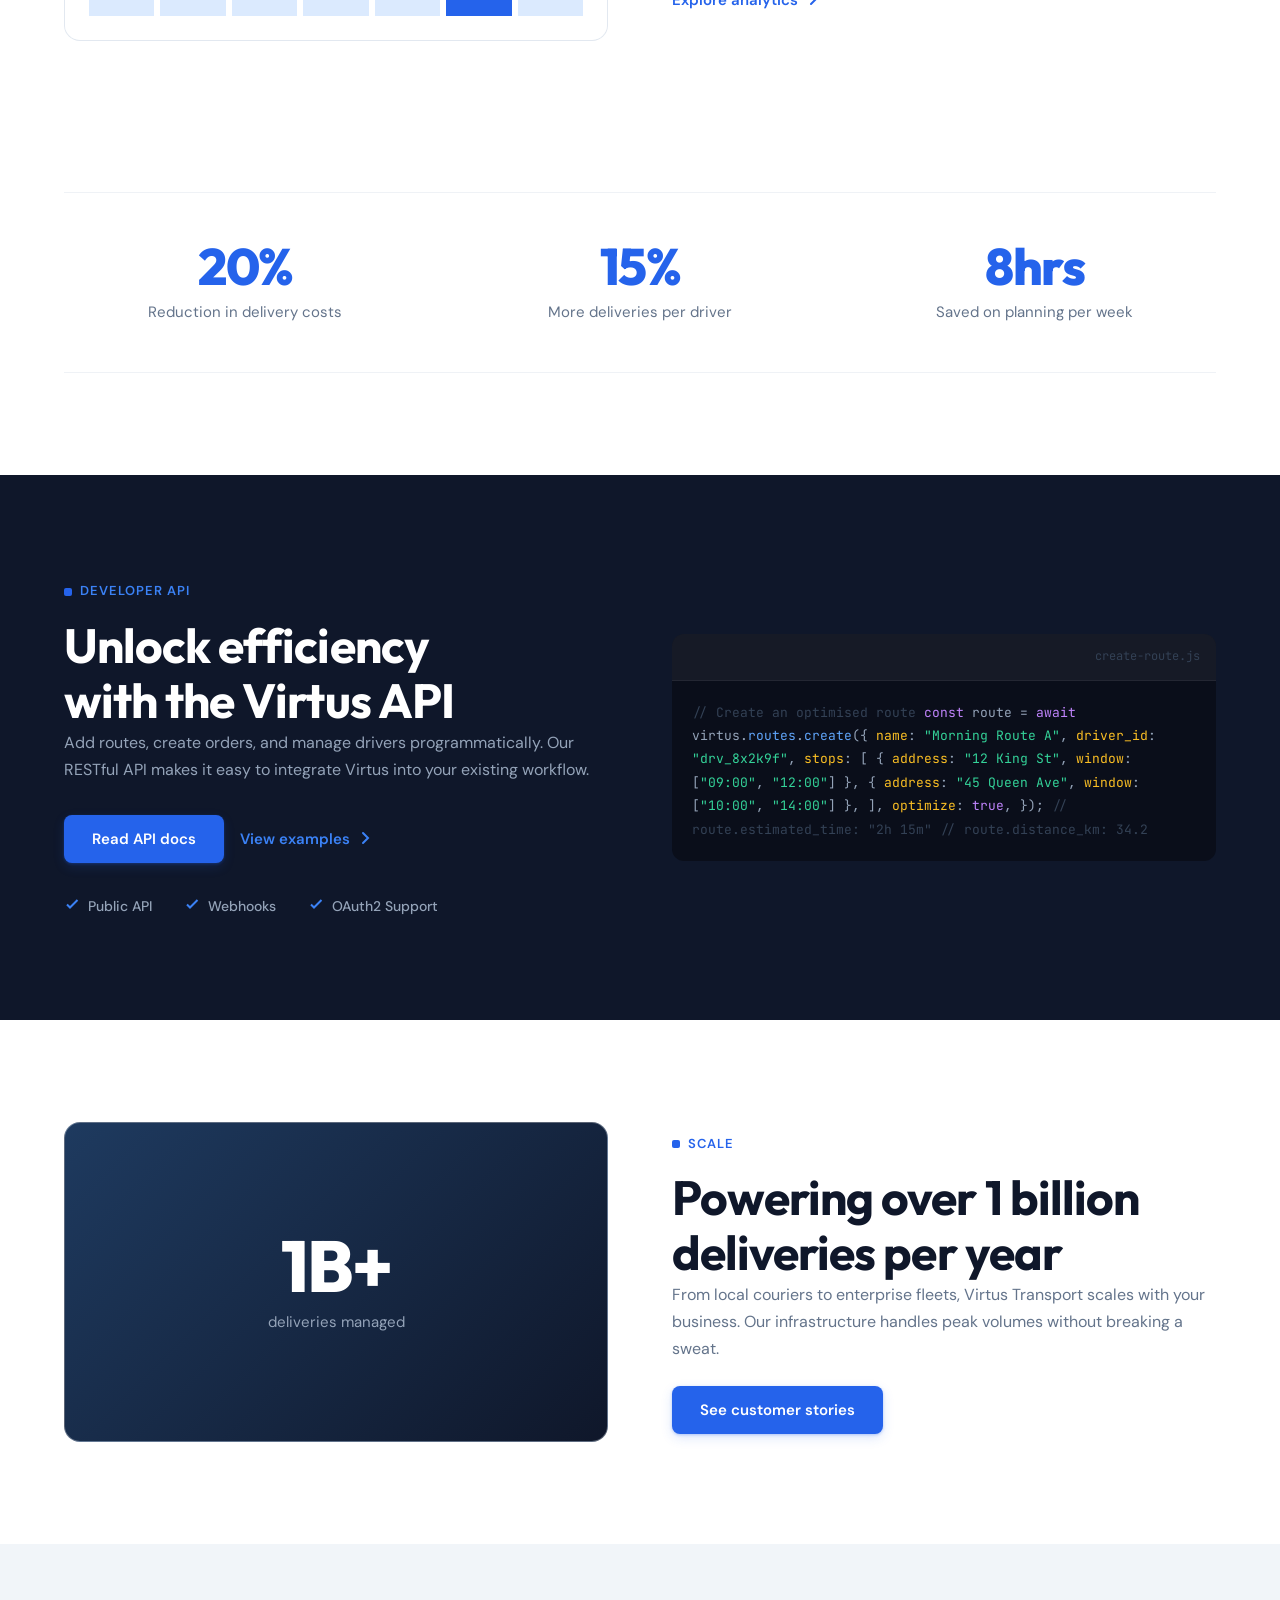
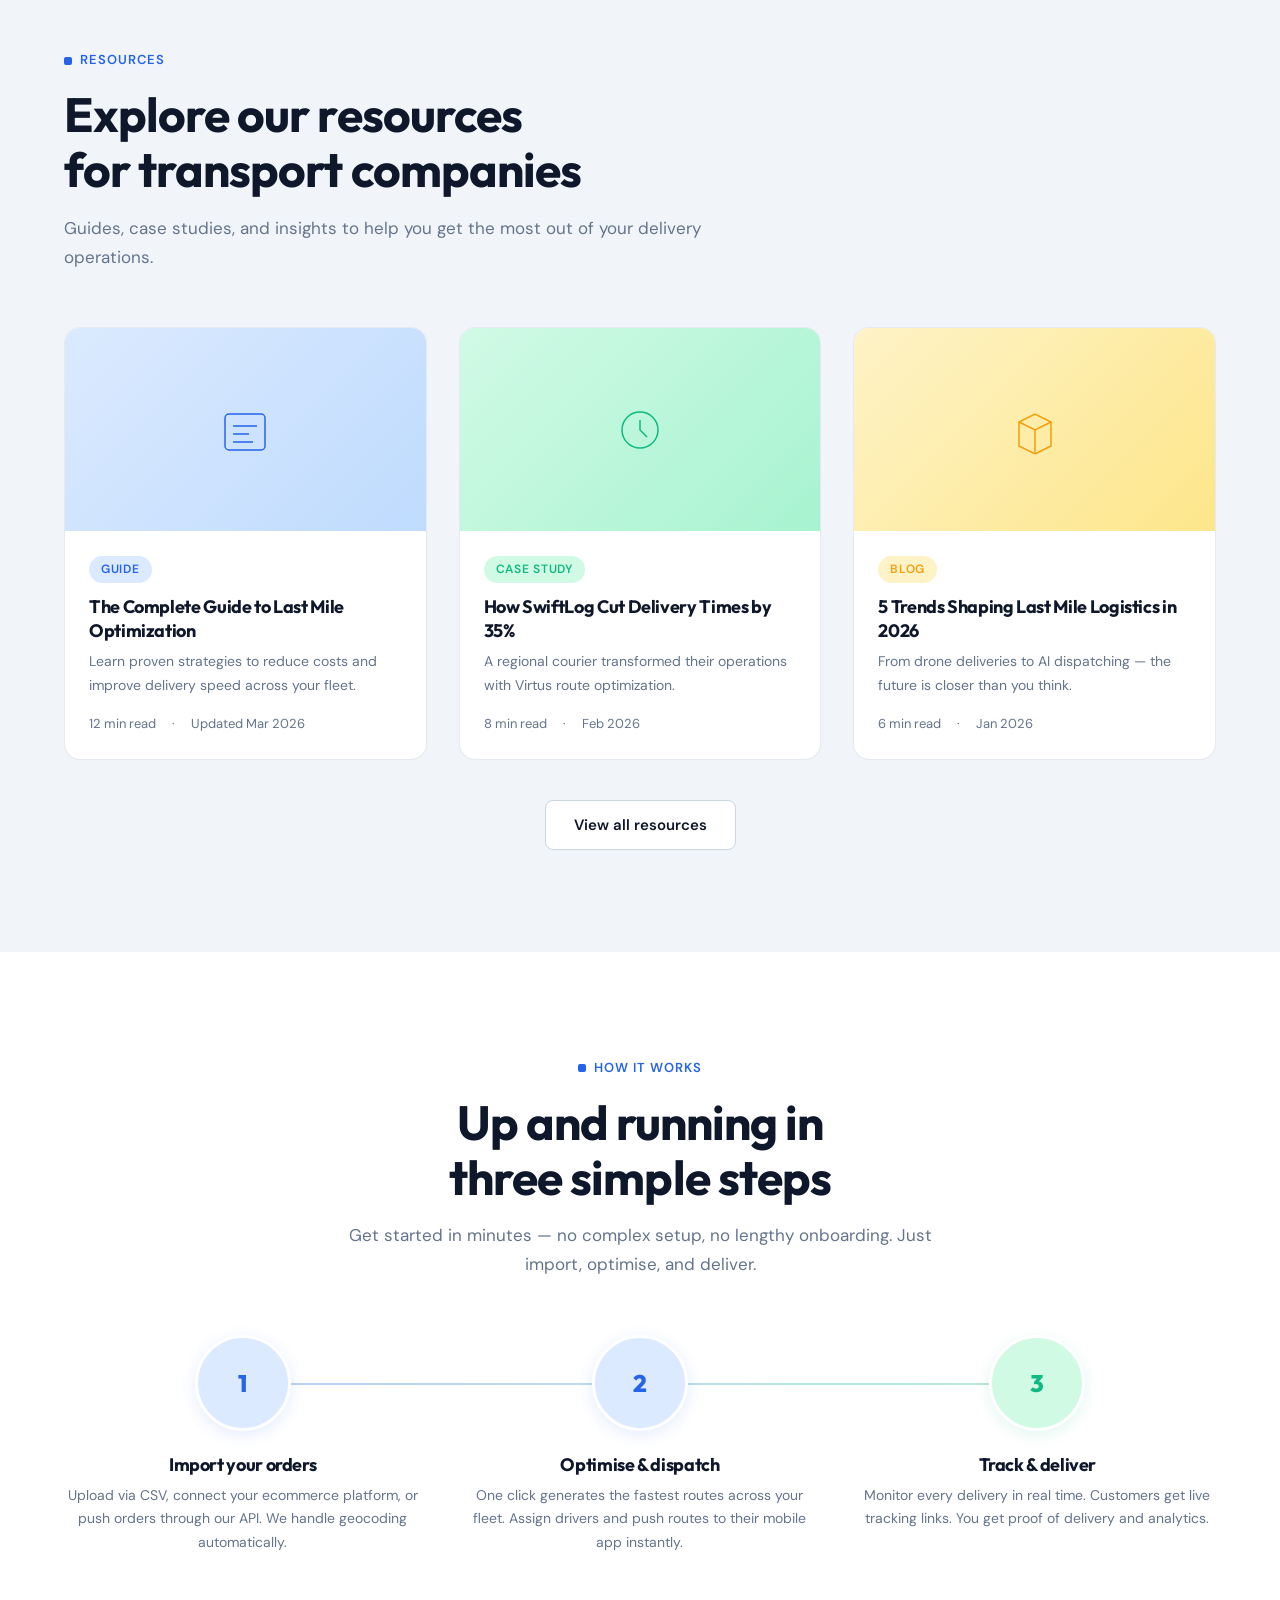
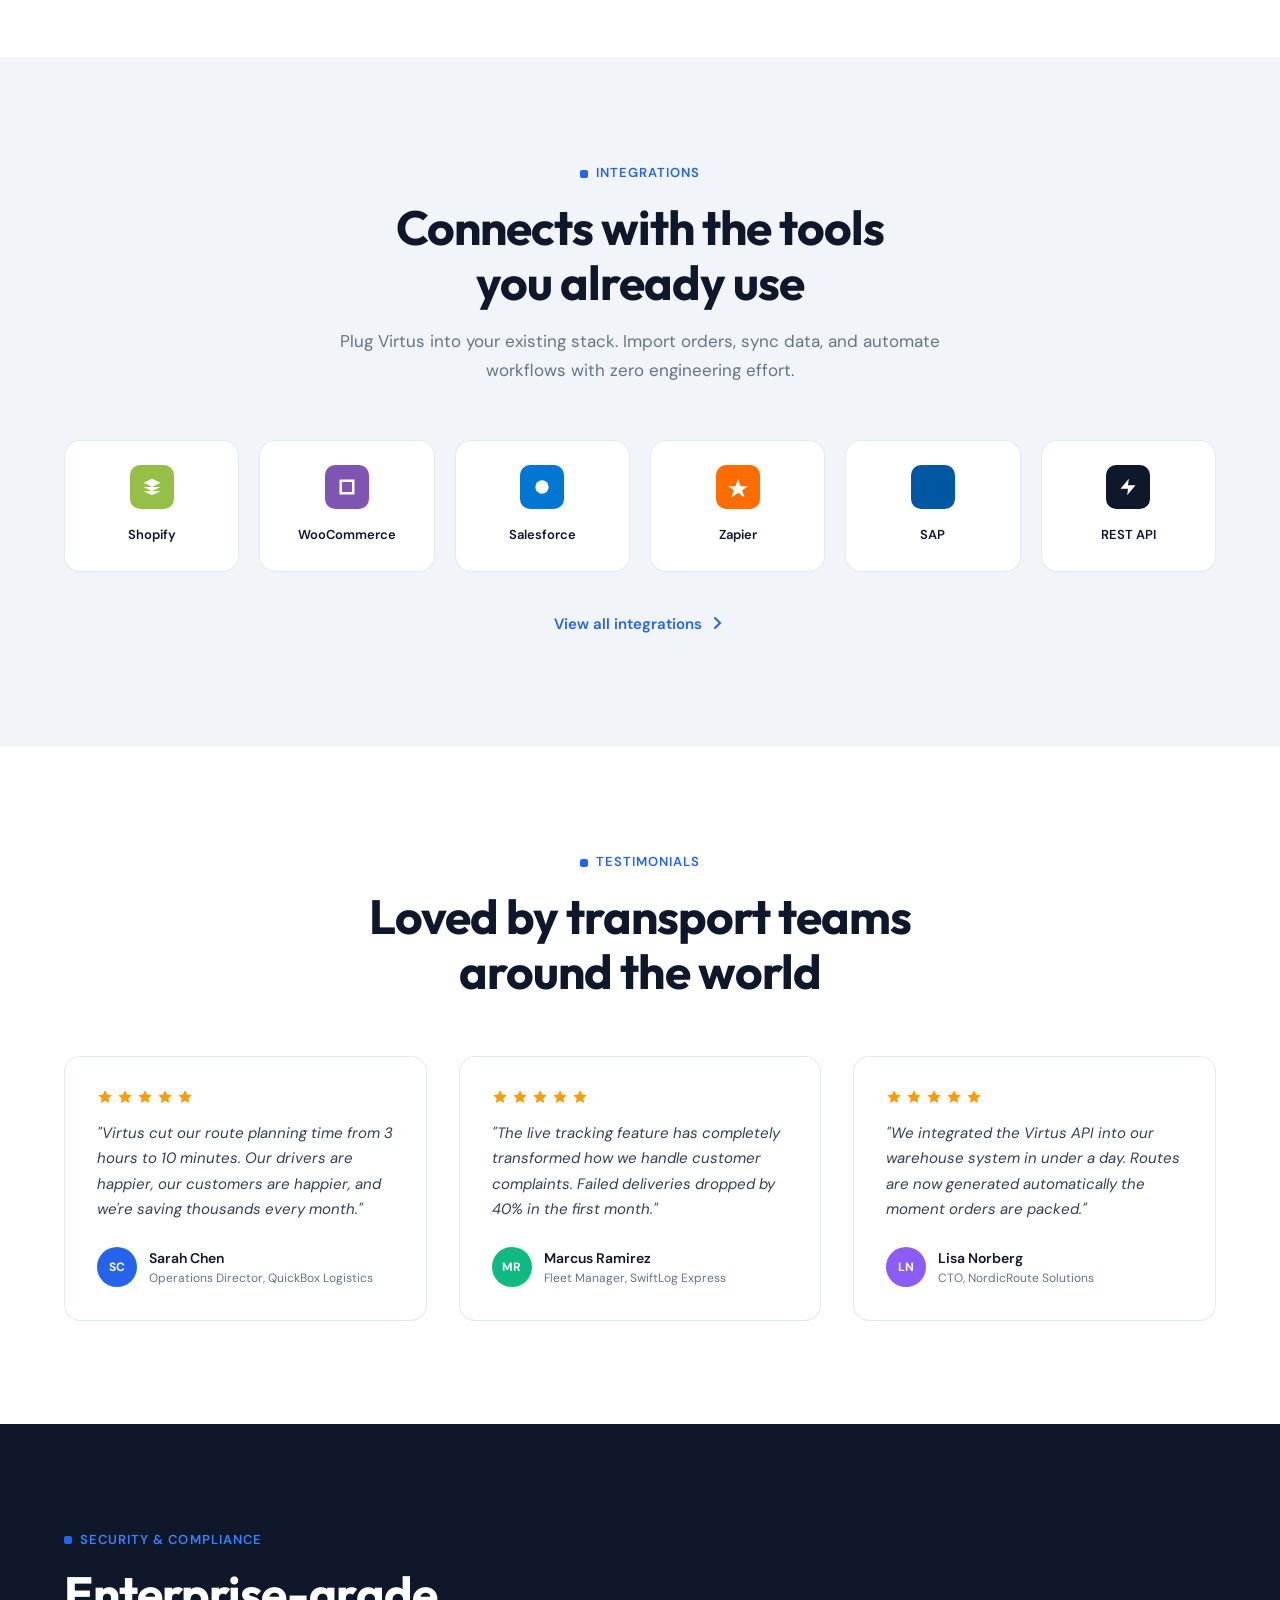
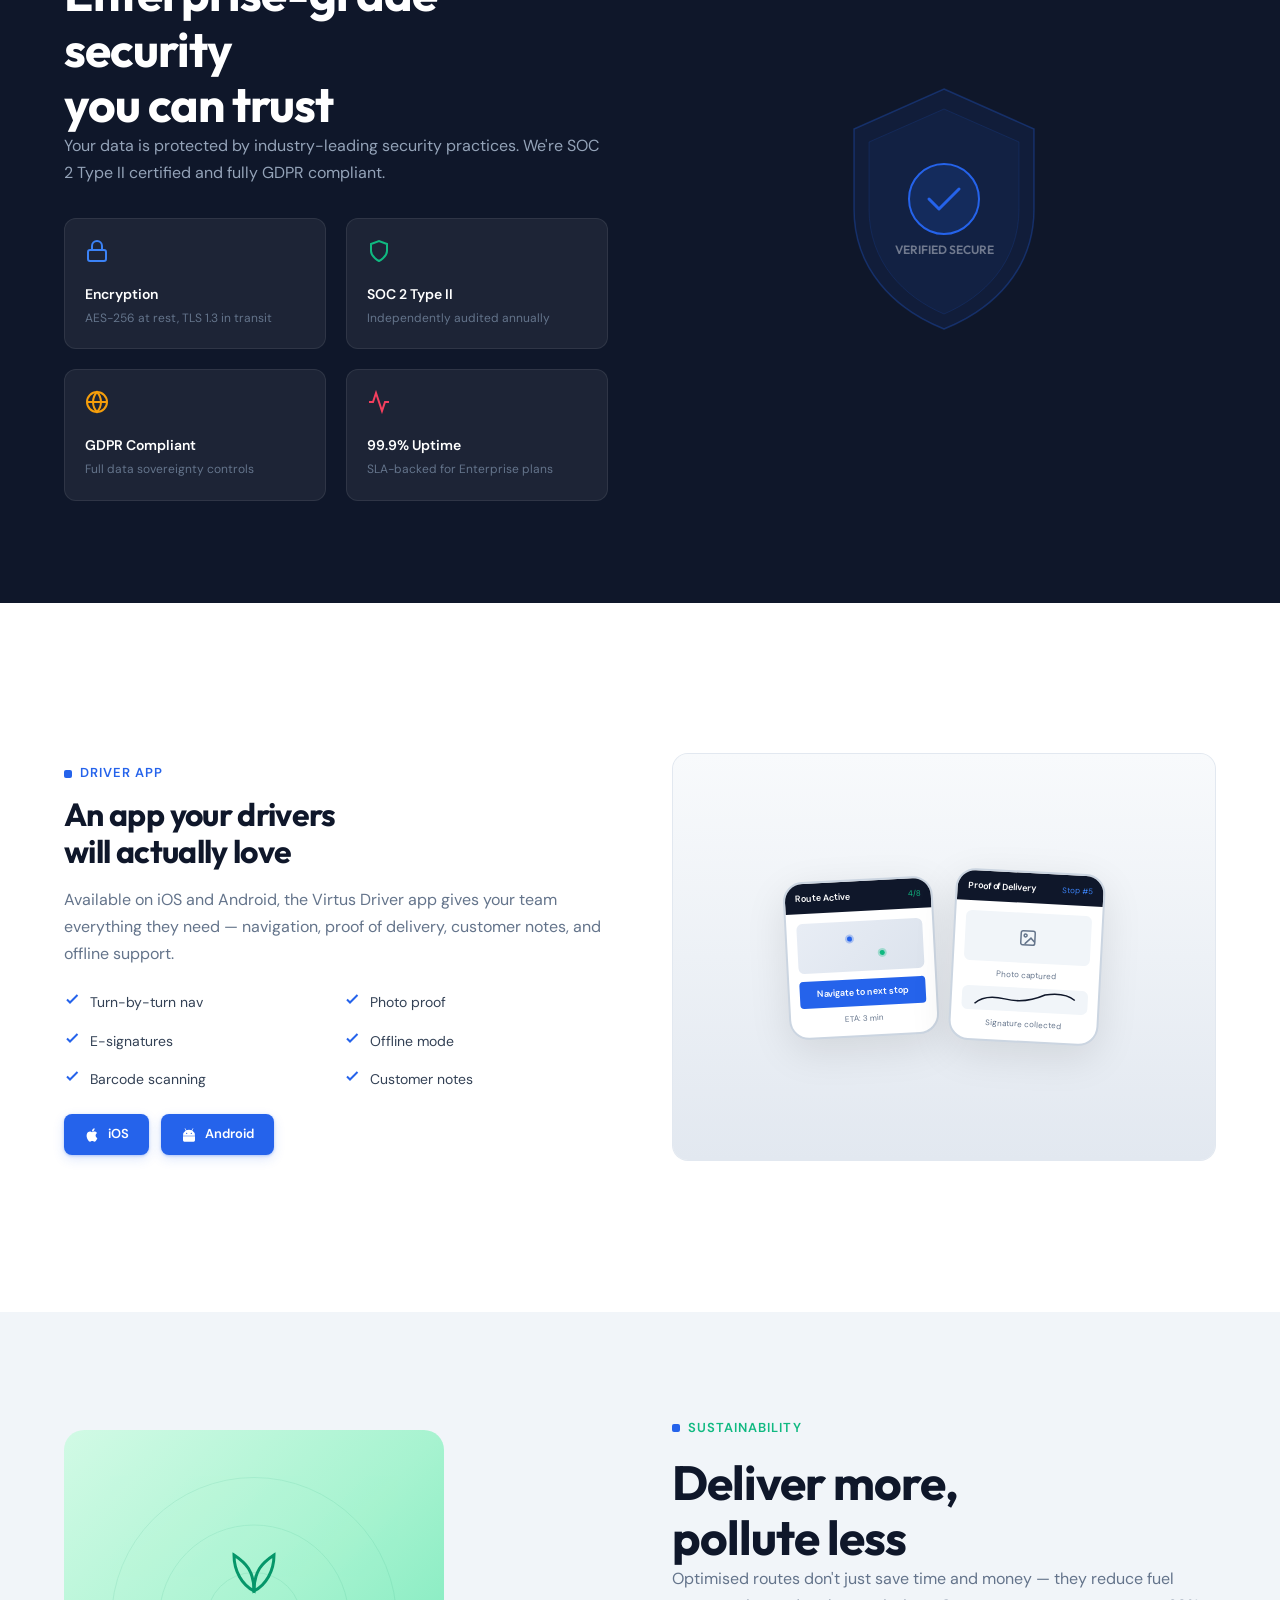
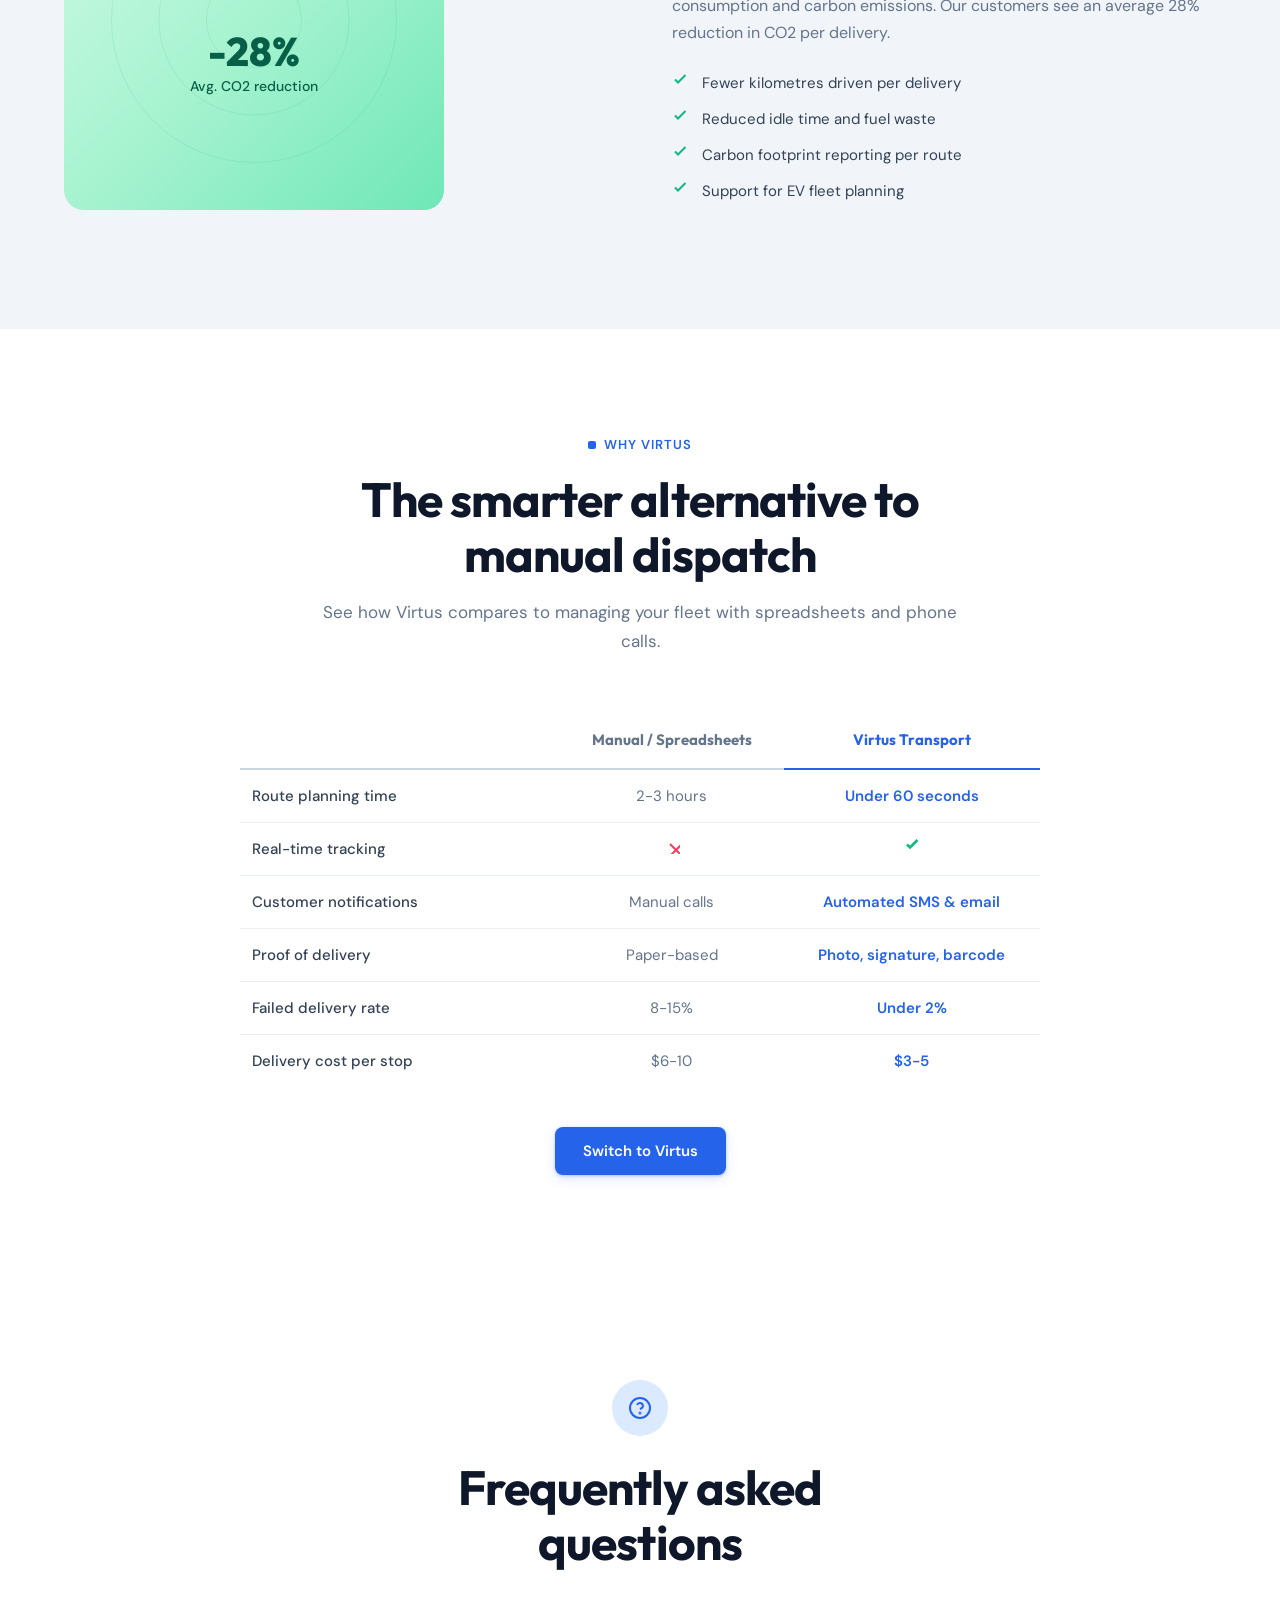
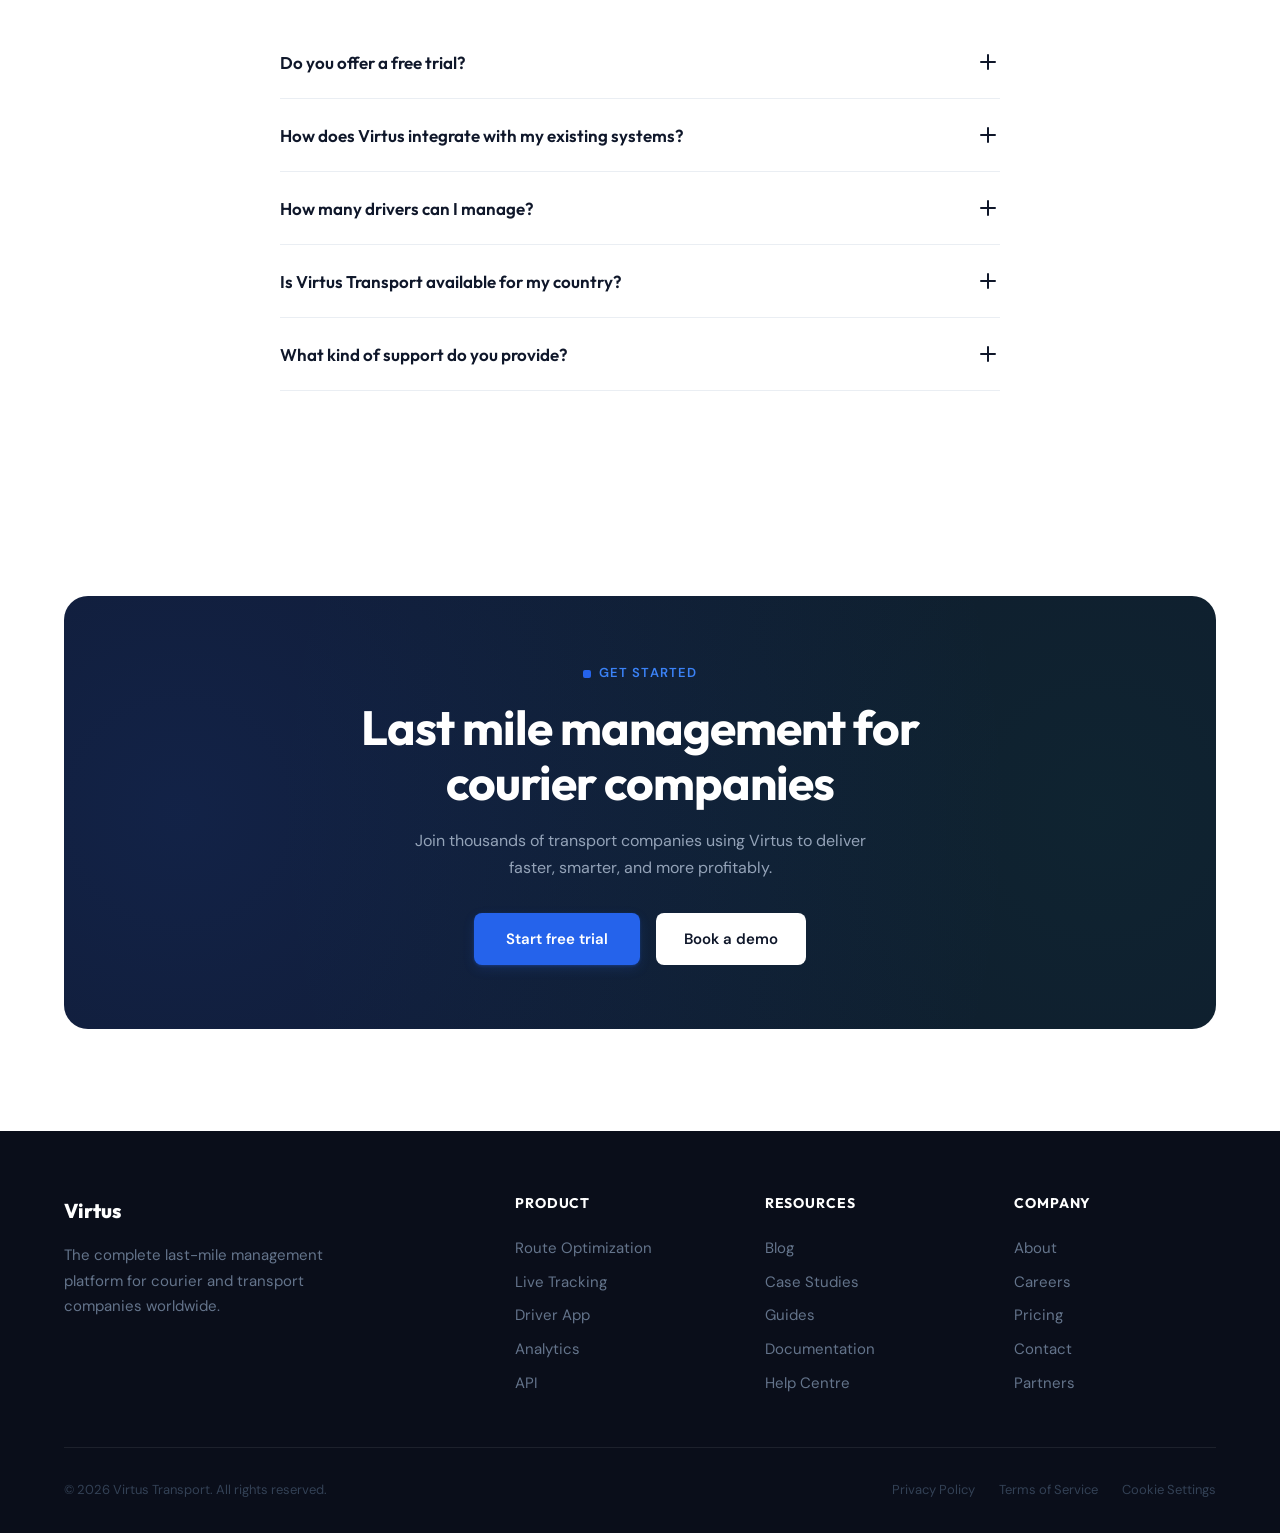
==== commit f05e572e: "Strengthen left overlay gradient for hero text readability Solid white through 25%, near-opaque to 3" ====
--- a/index.html
+++ b/index.html
@@ -40,8 +40,8 @@
     <div id="hero-animation" style="position: absolute; inset: 0; width: 100%; height: 100%; z-index: 0;">
       <canvas id="map-canvas" style="position: absolute; inset: 0; width: 100%; height: 100%;"></canvas>
       <!-- Fade overlays to blend into page background -->
-      <div style="position: absolute; inset: 0; background: linear-gradient(to right, rgba(255,255,255,1) 0%, rgba(255,255,255,0.85) 15%, rgba(255,255,255,0.1) 50%, rgba(255,255,255,0) 70%, rgba(255,255,255,0) 100%); z-index: 1;"></div>
-      <div style="position: absolute; inset: 0; background: linear-gradient(to bottom, rgba(255,255,255,1) 0%, rgba(255,255,255,0.3) 12%, rgba(255,255,255,0) 25%, rgba(255,255,255,0) 75%, rgba(255,255,255,0.4) 90%, rgba(255,255,255,1) 100%); z-index: 1;"></div>
+      <div style="position: absolute; inset: 0; background: linear-gradient(to right, rgba(255,255,255,1) 0%, rgba(255,255,255,1) 25%, rgba(255,255,255,0.97) 35%, rgba(255,255,255,0.8) 45%, rgba(255,255,255,0.3) 58%, rgba(255,255,255,0) 70%, rgba(255,255,255,0) 100%); z-index: 1;"></div>
+      <div style="position: absolute; inset: 0; background: linear-gradient(to bottom, rgba(255,255,255,1) 0%, rgba(255,255,255,0.4) 10%, rgba(255,255,255,0) 22%, rgba(255,255,255,0) 78%, rgba(255,255,255,0.4) 90%, rgba(255,255,255,1) 100%); z-index: 1;"></div>
     </div>
     <!-- Hero content on top -->
     <div class="container" style="position: relative; z-index: 2;">
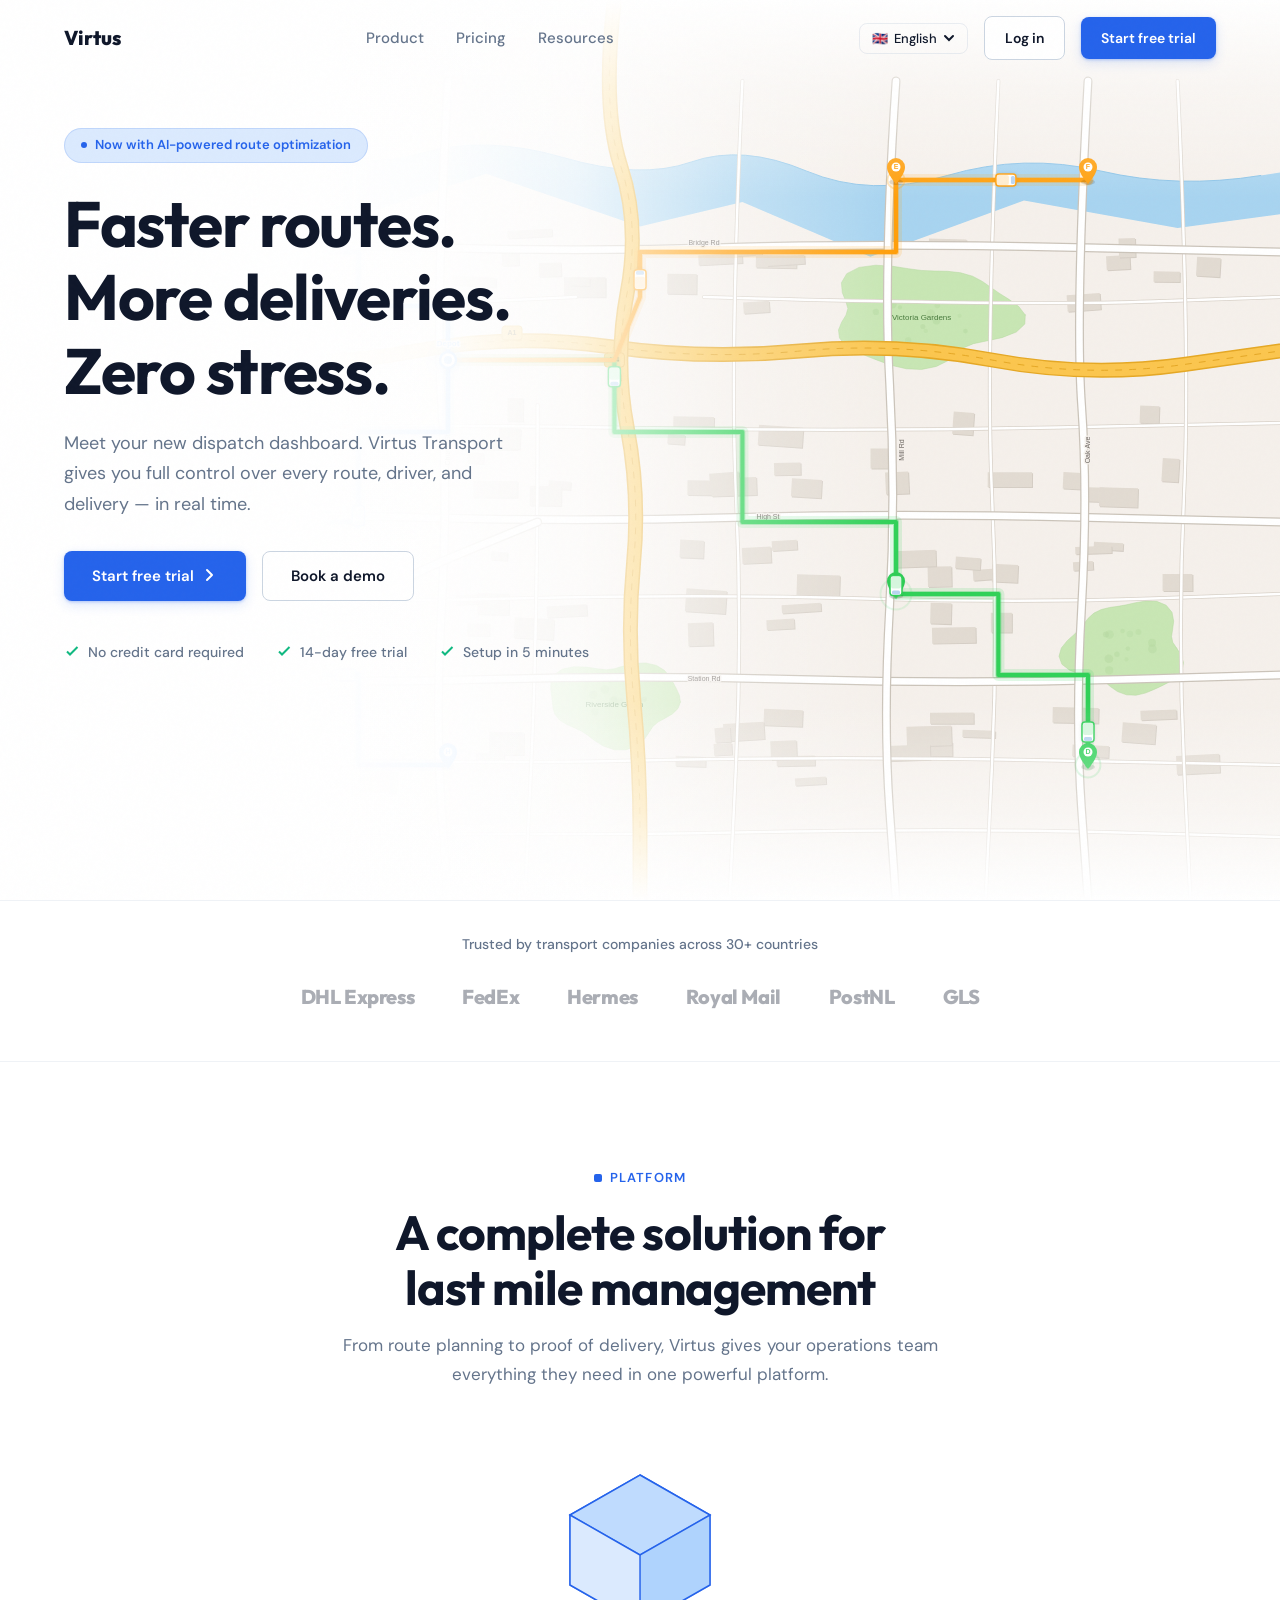
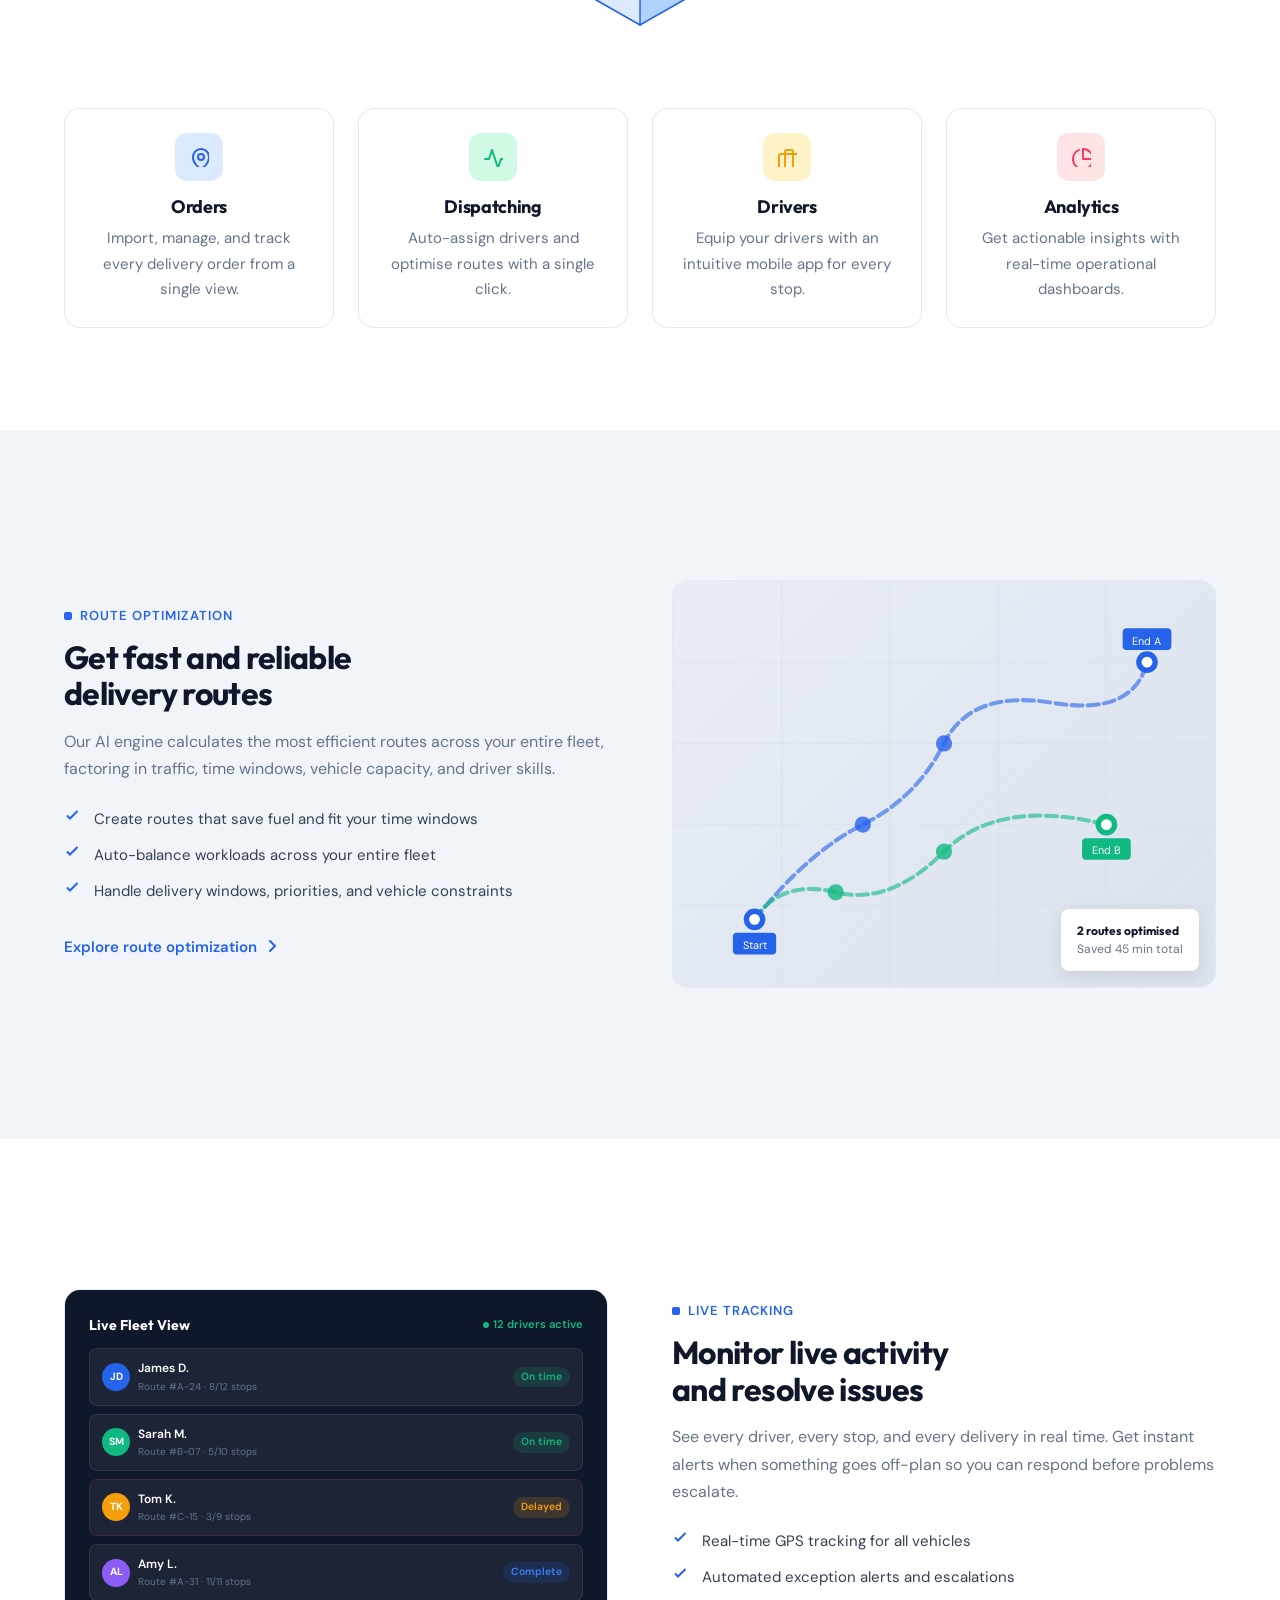
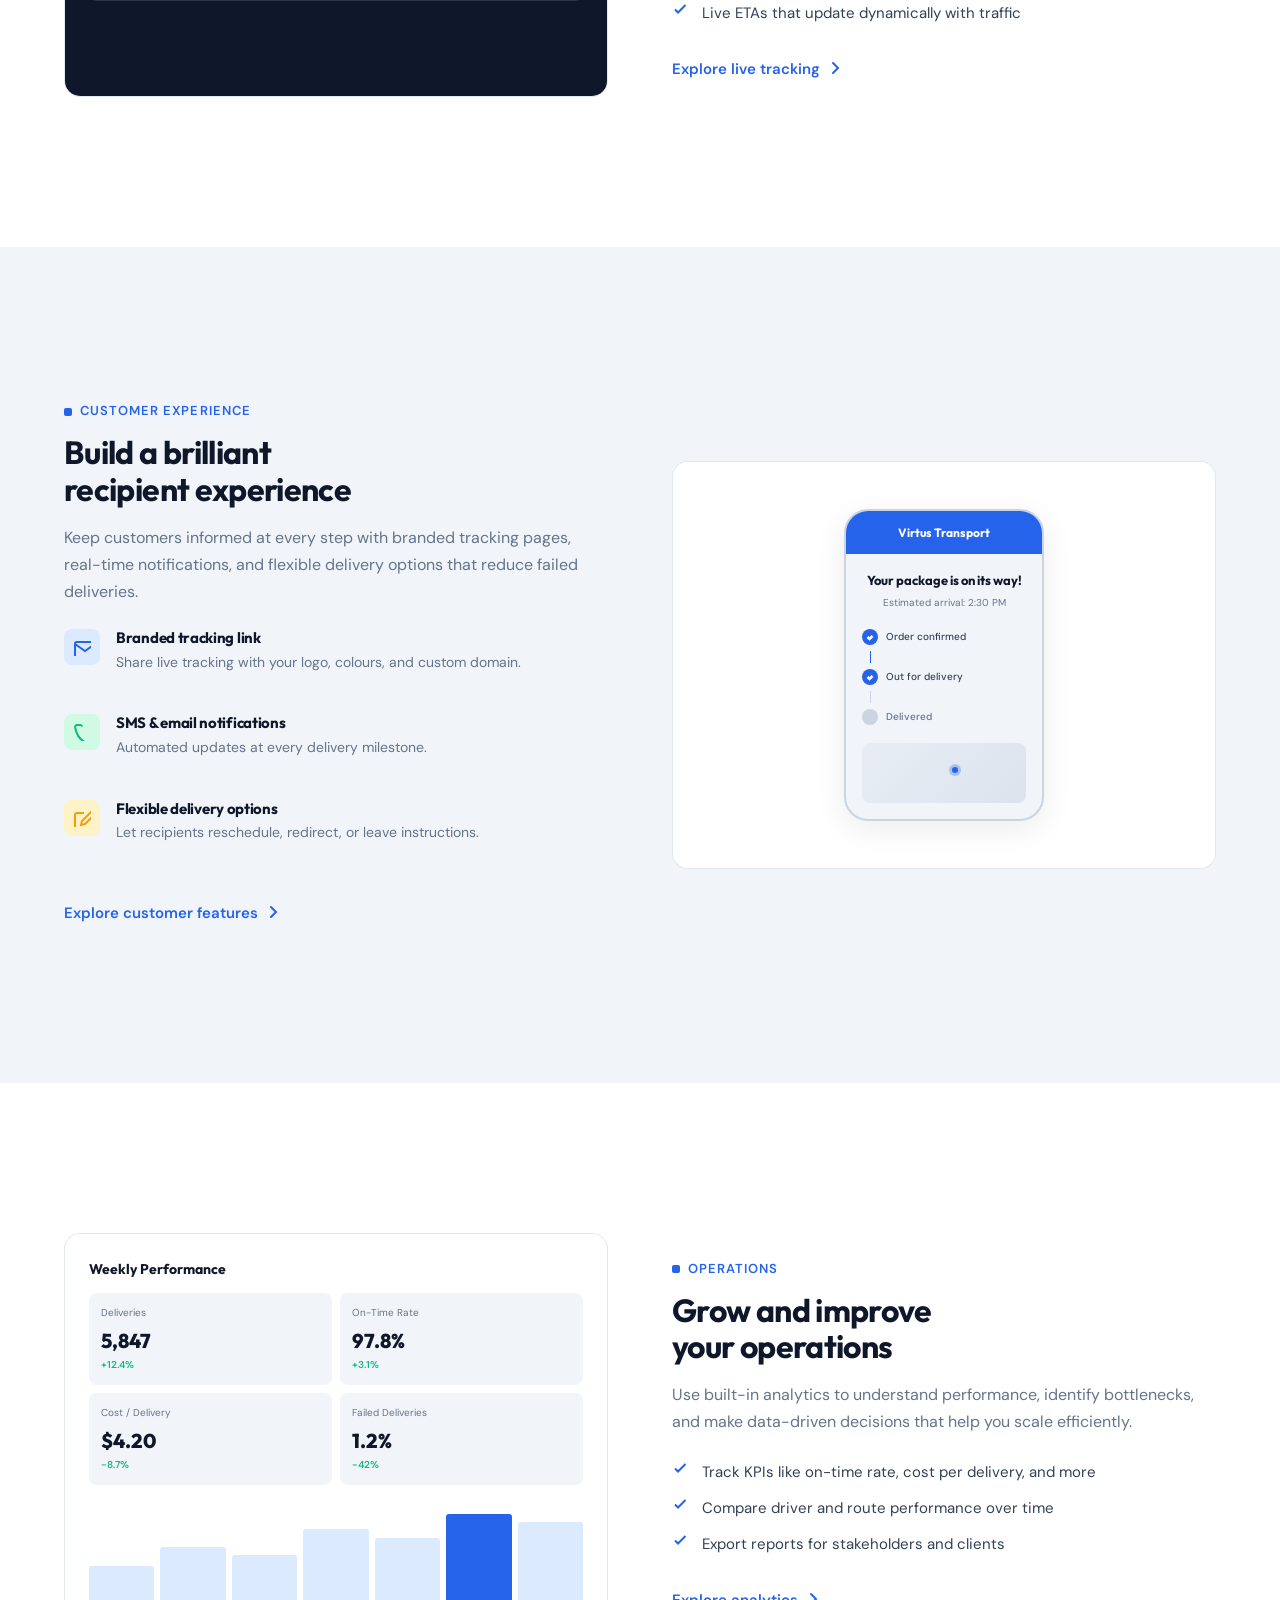
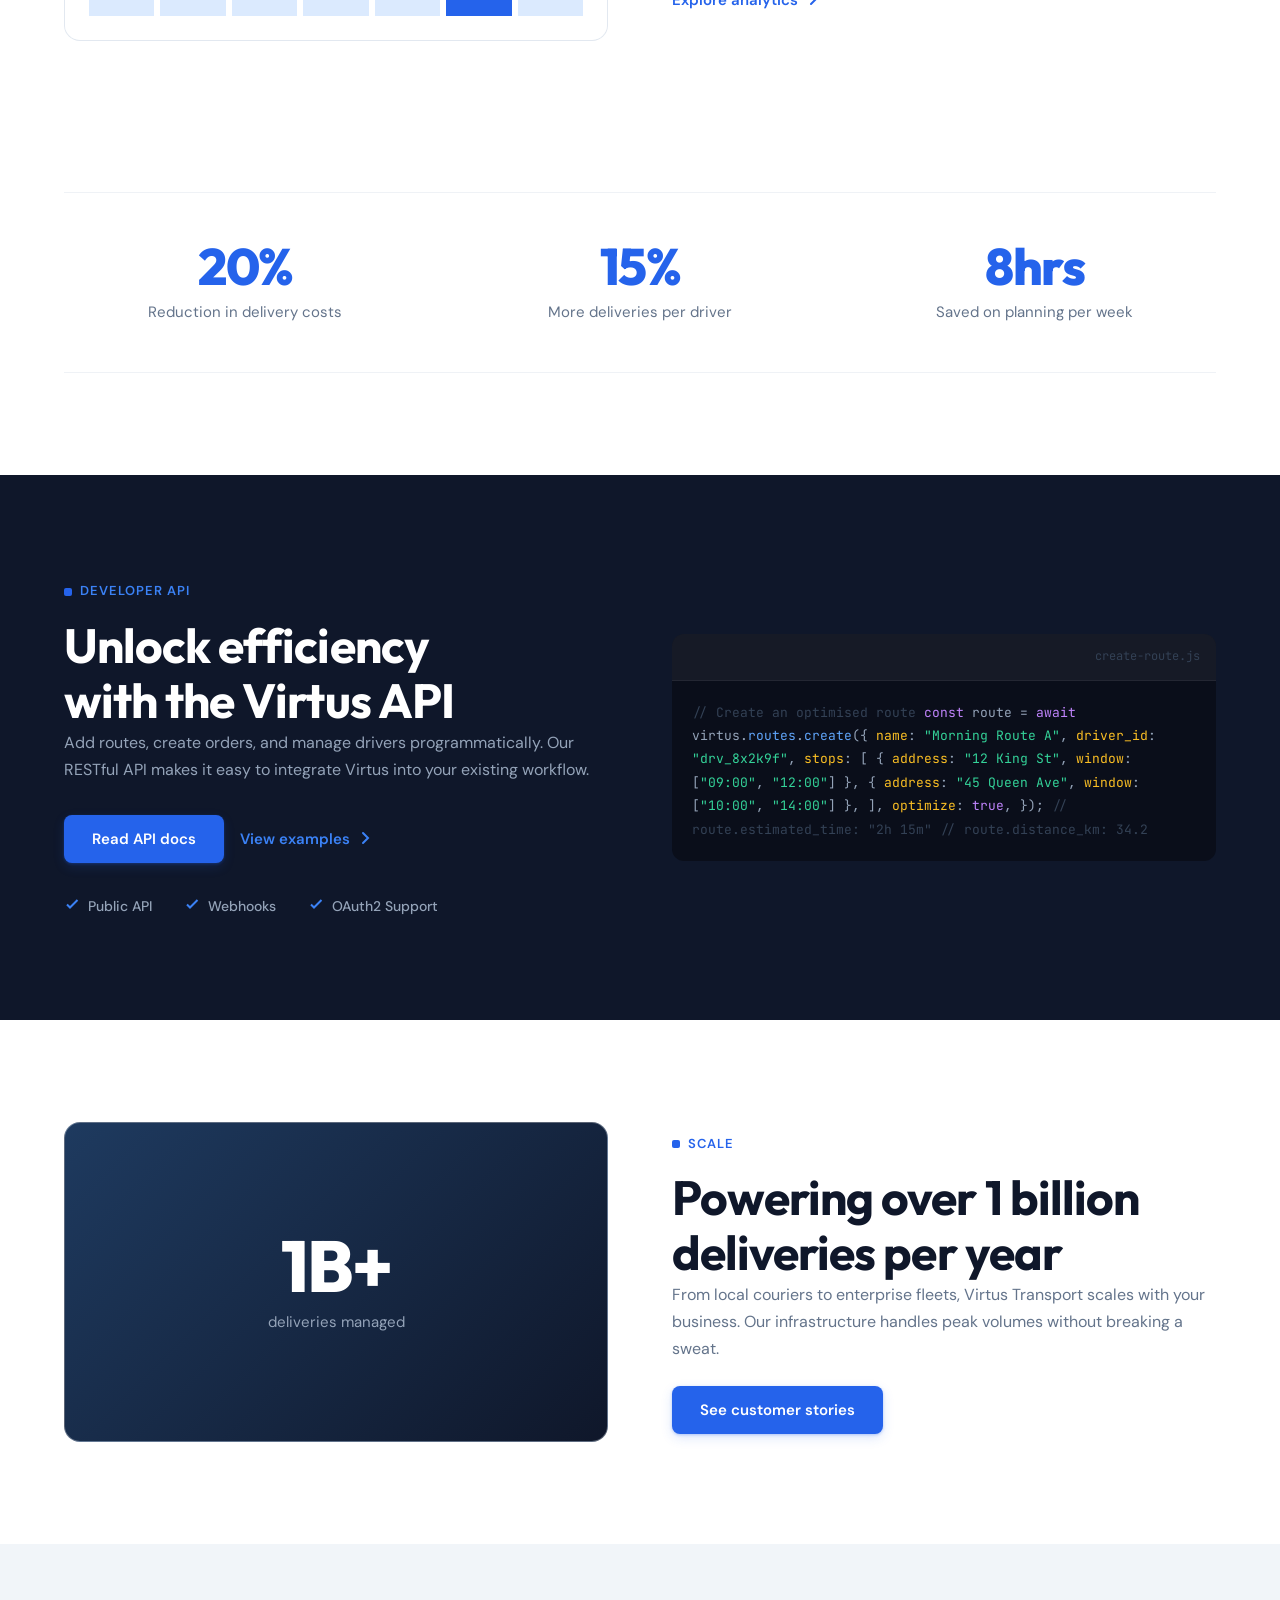
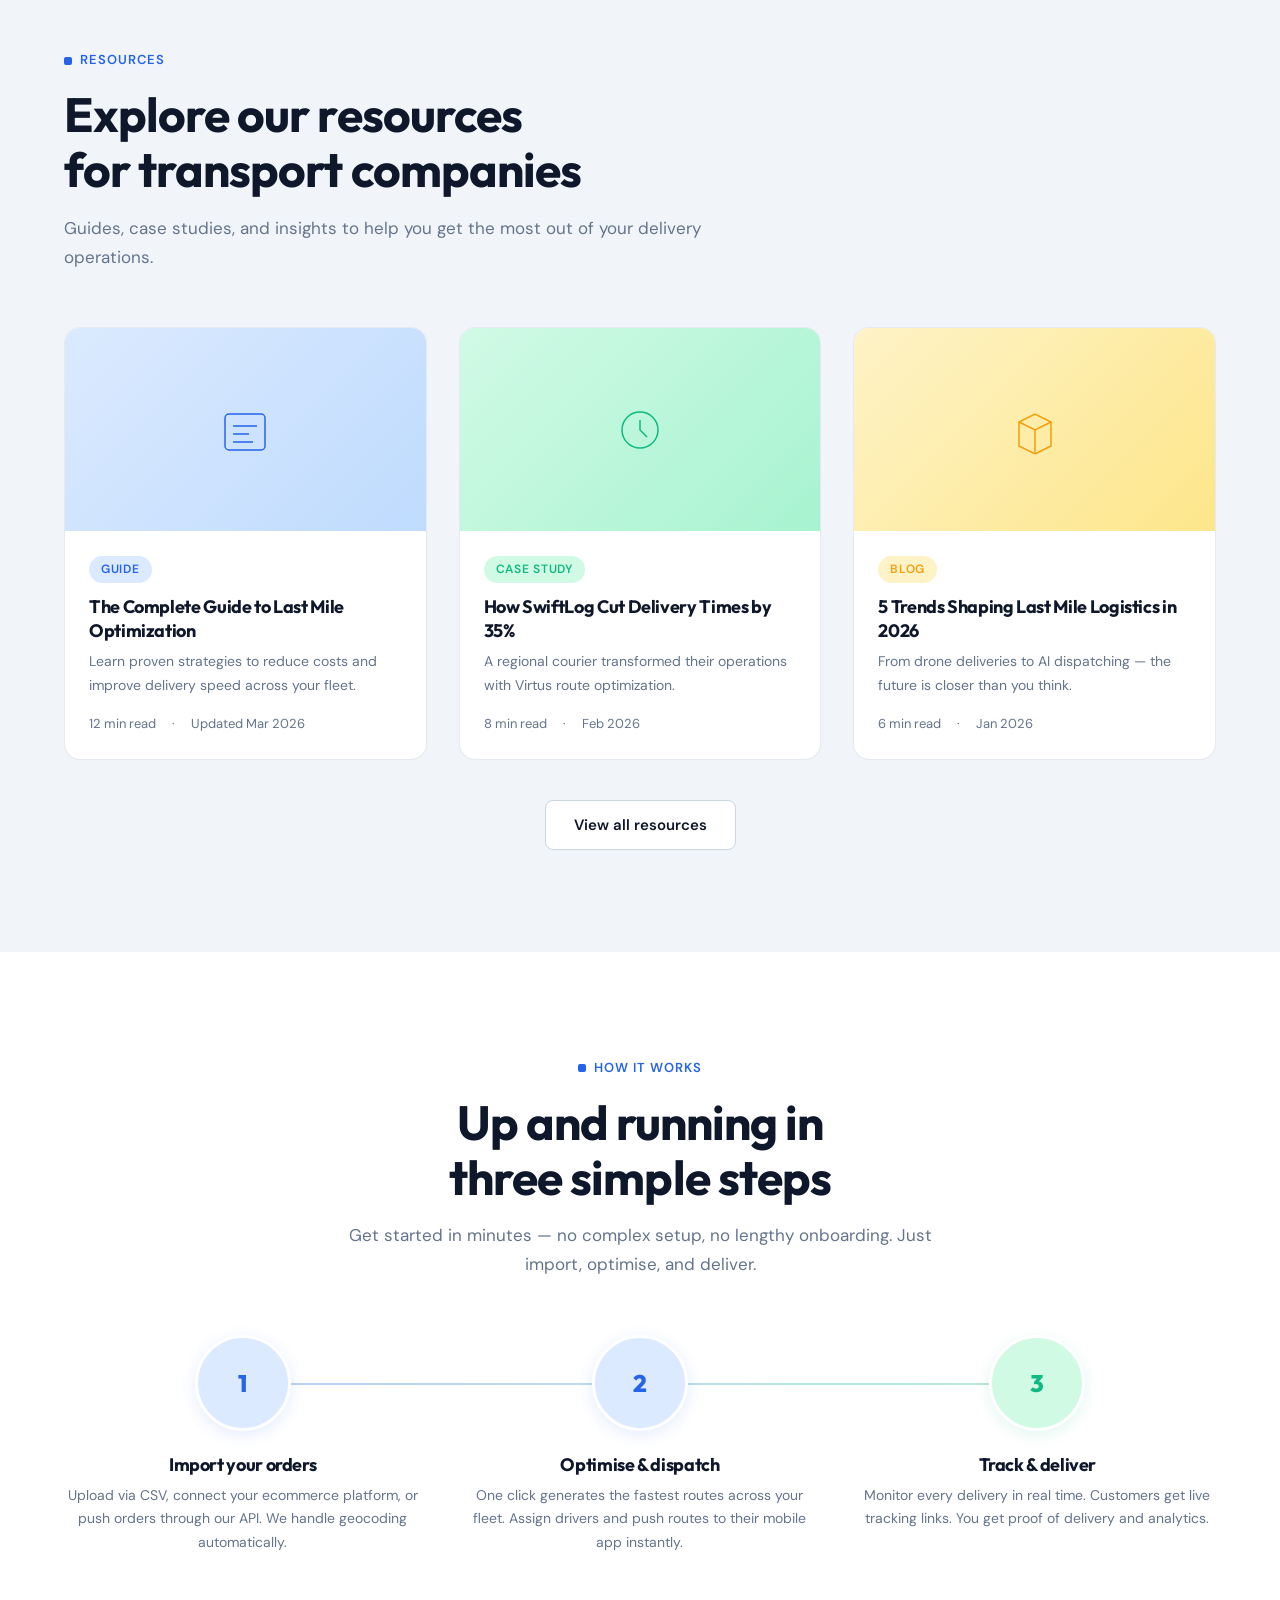
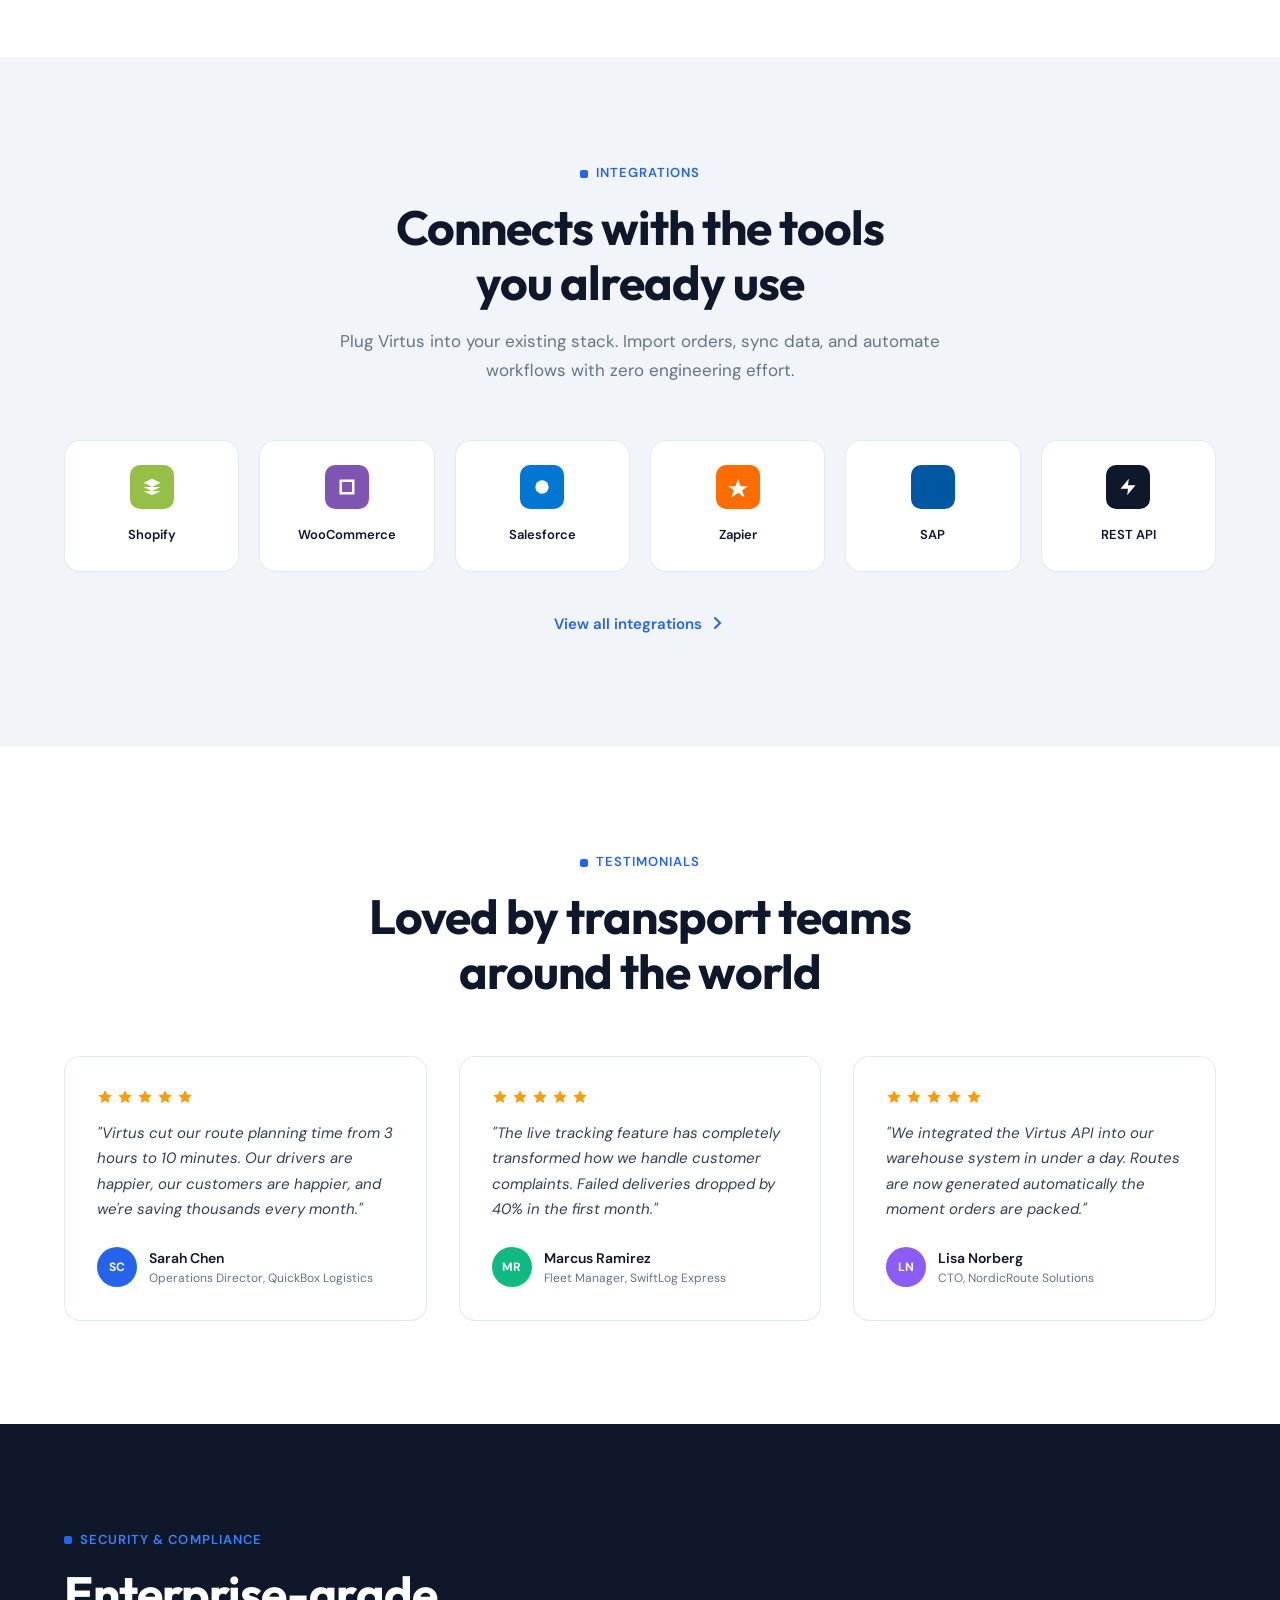
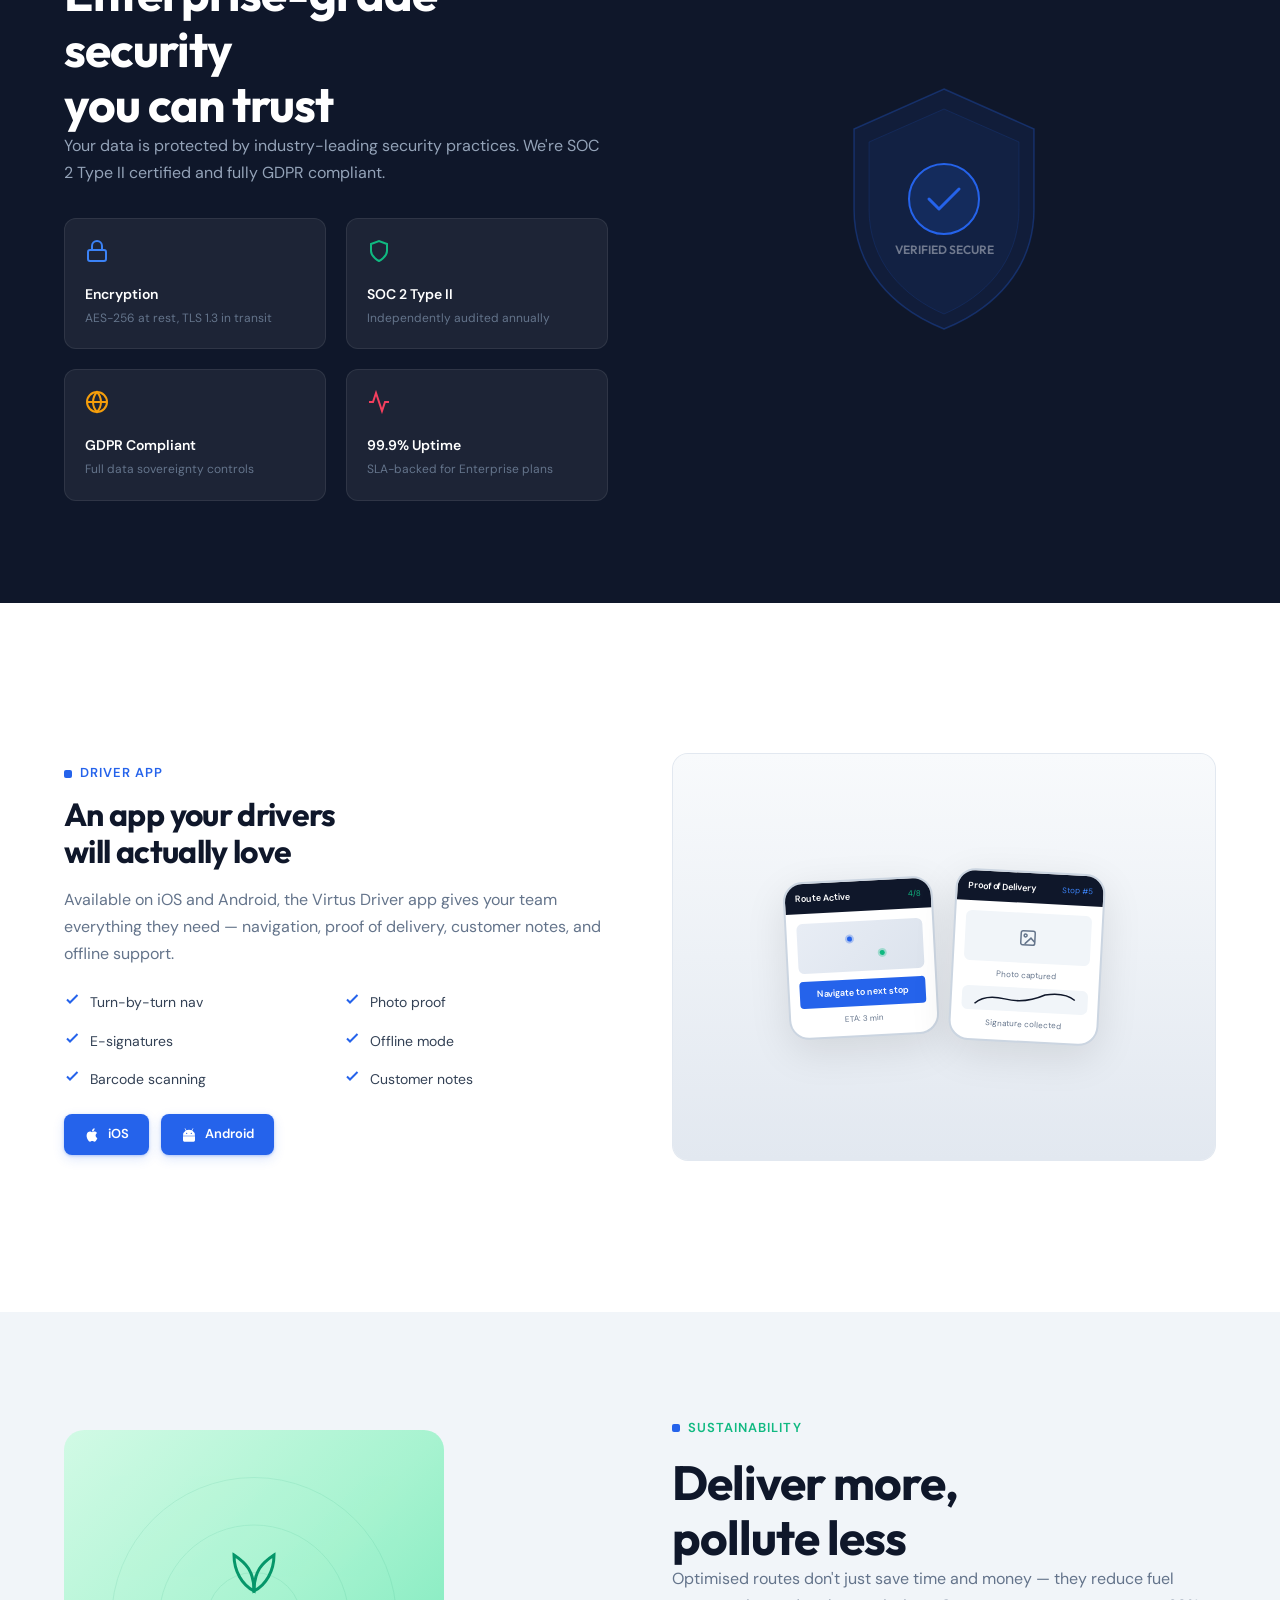
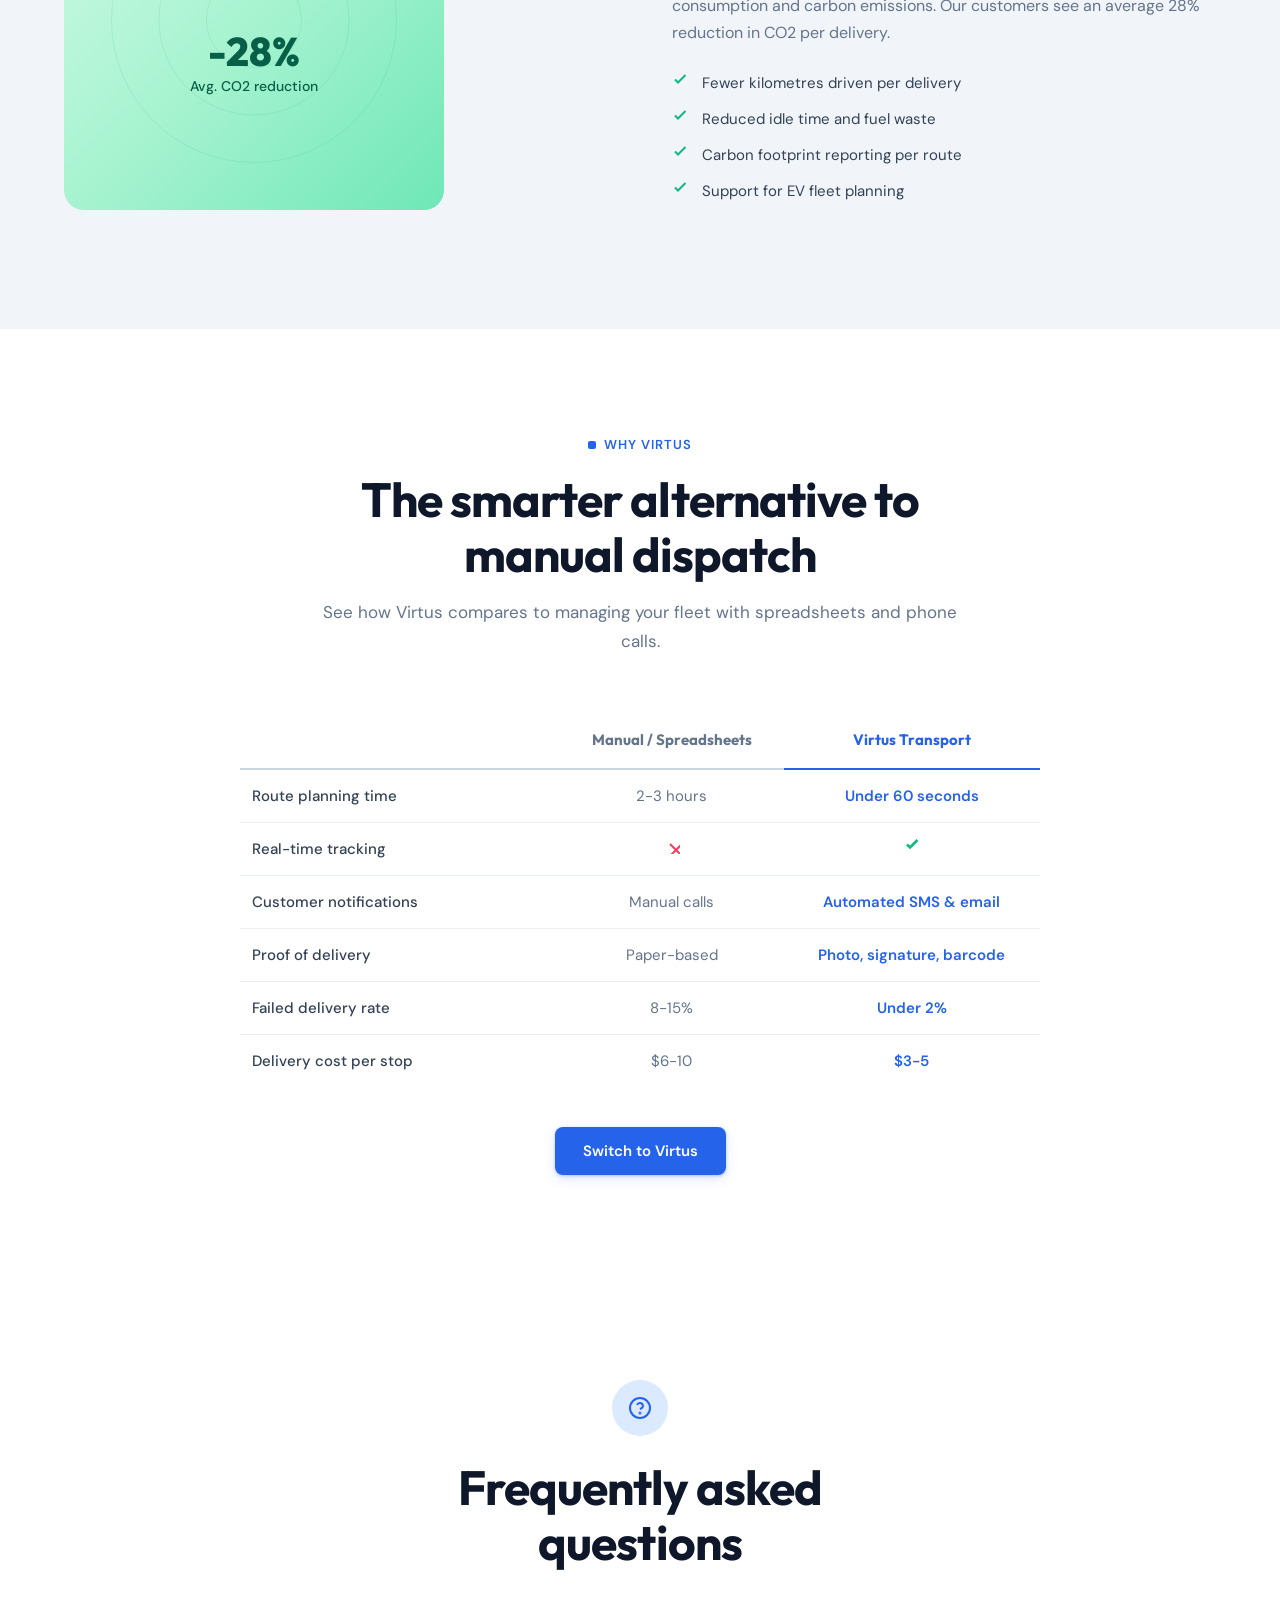
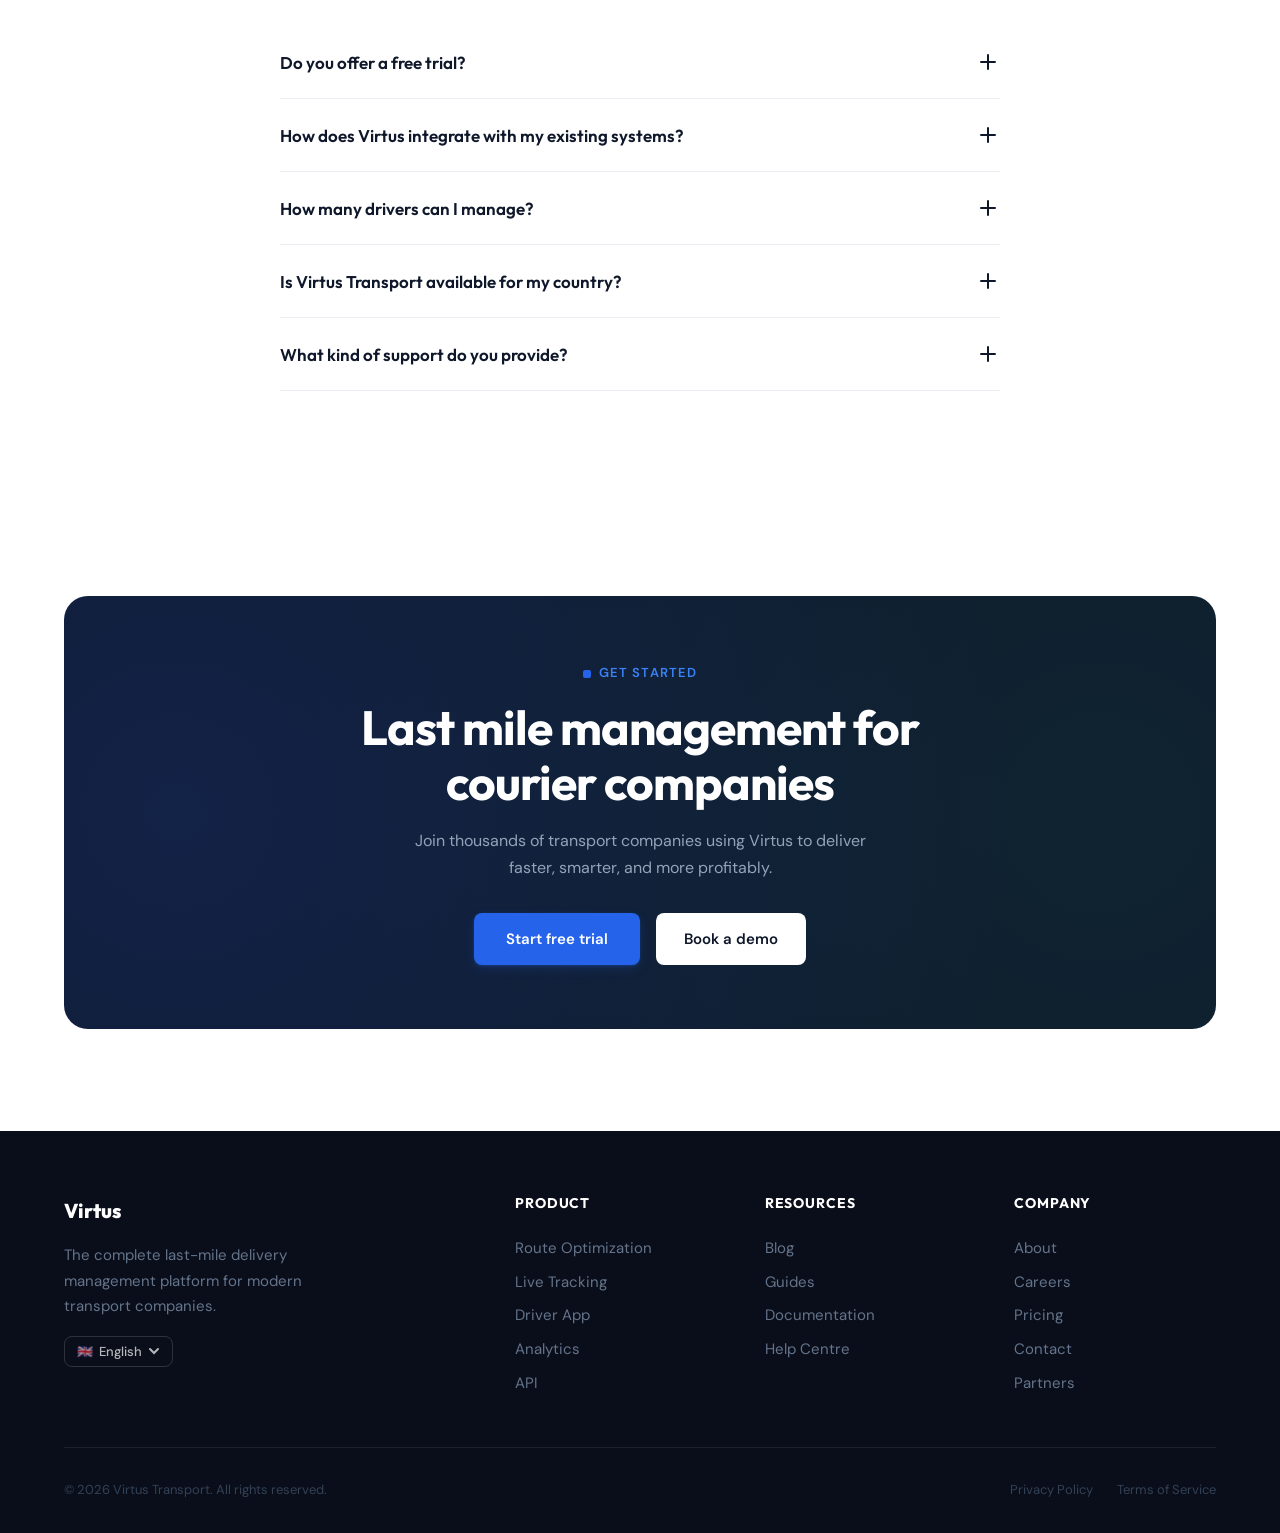
==== commit a52028ff: "Add multi-language support (EN, FR, ES, AR) with language switcher - i18n.js translation engine with" ====
--- a/index.html
+++ b/index.html
@@ -20,13 +20,14 @@
         Virtus
       </a>
       <div class="nav-links">
-        <a href="product.html">Product</a>
-        <a href="pricing.html">Pricing</a>
-        <a href="resources.html">Resources</a>
+        <a href="product.html" data-i18n="nav.product">Product</a>
+        <a href="pricing.html" data-i18n="nav.pricing">Pricing</a>
+        <a href="resources.html" data-i18n="nav.resources">Resources</a>
       </div>
       <div class="nav-cta">
-        <a href="login.html" class="btn btn-secondary">Log in</a>
-        <a href="signup.html" class="btn btn-primary">Start free trial</a>
+        <span id="lang-switch-nav"></span>
+        <a href="login.html" class="btn btn-secondary" data-i18n="nav.login">Log in</a>
+        <a href="signup.html" class="btn btn-primary" data-i18n="nav.trial">Start free trial</a>
       </div>
       <button class="nav-toggle" aria-label="Menu">
         <span></span><span></span><span></span>
@@ -49,31 +50,31 @@
         <div class="reveal">
           <div class="hero-badge">
             <span class="hero-badge-dot"></span>
-            Now with AI-powered route optimization
-          </div>
-          <h1 style="margin-bottom: 1.25rem;">Faster routes.<br>More deliveries.<br>Zero stress.</h1>
-          <p class="text-lg" style="max-width: 440px; margin-bottom: 2rem;">
+            <span data-i18n="hero.badge">Now with AI-powered route optimization</span>
+          </div>
+          <h1 style="margin-bottom: 1.25rem;" data-i18n="hero.title">Faster routes.<br>More deliveries.<br>Zero stress.</h1>
+          <p class="text-lg" style="max-width: 440px; margin-bottom: 2rem;" data-i18n="hero.desc">
             Meet your new dispatch dashboard. Virtus Transport gives you full control over every route, driver, and delivery — in real time.
           </p>
           <div style="display: flex; gap: 1rem; flex-wrap: wrap; margin-bottom: 2.5rem;">
             <a href="signup.html" class="btn btn-primary">
-              Start free trial
+              <span data-i18n="cta.trial">Start free trial</span>
               <svg width="16" height="16" fill="none" stroke="currentColor" stroke-width="2" stroke-linecap="round" stroke-linejoin="round"><path d="M5 12l5-5-5-5"/></svg>
             </a>
-            <a href="demo.html" class="btn btn-secondary">Book a demo</a>
+            <a href="demo.html" class="btn btn-secondary" data-i18n="cta.demo">Book a demo</a>
           </div>
           <div class="badge-row">
             <div class="badge-item">
               <svg width="16" height="16" fill="none" stroke="currentColor" stroke-width="2"><path d="M13.5 2l-7.5 7.5-3-3"/></svg>
-              No credit card required
+              <span data-i18n="hero.nocc">No credit card required</span>
             </div>
             <div class="badge-item">
               <svg width="16" height="16" fill="none" stroke="currentColor" stroke-width="2"><path d="M13.5 2l-7.5 7.5-3-3"/></svg>
-              14-day free trial
+              <span data-i18n="hero.freetrial">14-day free trial</span>
             </div>
             <div class="badge-item">
               <svg width="16" height="16" fill="none" stroke="currentColor" stroke-width="2"><path d="M13.5 2l-7.5 7.5-3-3"/></svg>
-              Setup in 5 minutes
+              <span data-i18n="hero.setup">Setup in 5 minutes</span>
             </div>
           </div>
         </div>
@@ -84,7 +85,7 @@
   <!-- ===== SOCIAL PROOF ===== -->
   <section style="padding: 2rem 0 3rem; border-top: 1px solid rgba(203,213,225,0.3); border-bottom: 1px solid rgba(203,213,225,0.3);">
     <div class="container" style="text-align: center;">
-      <p class="text-sm" style="color: var(--vtx-muted); margin-bottom: 1.5rem; font-weight: 500;">Trusted by transport companies across 30+ countries</p>
+      <p class="text-sm" style="color: var(--vtx-muted); margin-bottom: 1.5rem; font-weight: 500;" data-i18n="social.trust">Trusted by transport companies across 30+ countries</p>
       <div style="display: flex; align-items: center; justify-content: center; gap: 3rem; flex-wrap: wrap; opacity: 0.35;">
         <span style="font-family: var(--font-display); font-size: 1.25rem; font-weight: 800; letter-spacing: -0.02em;">DHL Express</span>
         <span style="font-family: var(--font-display); font-size: 1.25rem; font-weight: 800; letter-spacing: -0.02em;">FedEx</span>
@@ -100,9 +101,9 @@
   <section class="section" id="solution">
     <div class="container">
       <div class="section-header centered reveal">
-        <span class="section-label">Platform</span>
-        <h2>A complete solution for<br>last mile management</h2>
-        <p>From route planning to proof of delivery, Virtus gives your operations team everything they need in one powerful platform.</p>
+        <span class="section-label" data-i18n="solution.label">Platform</span>
+        <h2 data-i18n="solution.title">A complete solution for<br>last mile management</h2>
+        <p data-i18n="solution.desc">From route planning to proof of delivery, Virtus gives your operations team everything they need in one powerful platform.</p>
       </div>
 
       <!-- Solution illustration: abstract 3D cube -->
@@ -121,29 +122,29 @@
           <div class="card-icon blue" style="margin: 0 auto 1rem;">
             <svg width="20" height="20" fill="none" stroke="currentColor" stroke-width="2" stroke-linecap="round" stroke-linejoin="round"><path d="M12 22s-8-4.5-8-11.8A8 8 0 0 1 12 2a8 8 0 0 1 8 8.2c0 7.3-8 11.8-8 11.8z"/><circle cx="12" cy="10" r="3"/></svg>
           </div>
-          <h4>Orders</h4>
-          <p class="text-sm">Import, manage, and track every delivery order from a single view.</p>
+          <h4 data-i18n="solution.orders">Orders</h4>
+          <p class="text-sm" data-i18n="solution.orders.desc">Import, manage, and track every delivery order from a single view.</p>
         </div>
         <div class="card" style="text-align: center; padding: 1.5rem;">
           <div class="card-icon emerald" style="margin: 0 auto 1rem;">
             <svg width="20" height="20" fill="none" stroke="currentColor" stroke-width="2" stroke-linecap="round" stroke-linejoin="round"><path d="M22 12h-4l-3 9L9 3l-3 9H2"/></svg>
           </div>
-          <h4>Dispatching</h4>
-          <p class="text-sm">Auto-assign drivers and optimise routes with a single click.</p>
+          <h4 data-i18n="solution.dispatch">Dispatching</h4>
+          <p class="text-sm" data-i18n="solution.dispatch.desc">Auto-assign drivers and optimise routes with a single click.</p>
         </div>
         <div class="card" style="text-align: center; padding: 1.5rem;">
           <div class="card-icon amber" style="margin: 0 auto 1rem;">
             <svg width="20" height="20" fill="none" stroke="currentColor" stroke-width="2" stroke-linecap="round" stroke-linejoin="round"><rect x="2" y="7" width="20" height="14" rx="2" ry="2"/><path d="M16 21V5a2 2 0 0 0-2-2h-4a2 2 0 0 0-2 2v16"/></svg>
           </div>
-          <h4>Drivers</h4>
-          <p class="text-sm">Equip your drivers with an intuitive mobile app for every stop.</p>
+          <h4 data-i18n="solution.drivers">Drivers</h4>
+          <p class="text-sm" data-i18n="solution.drivers.desc">Equip your drivers with an intuitive mobile app for every stop.</p>
         </div>
         <div class="card" style="text-align: center; padding: 1.5rem;">
           <div class="card-icon rose" style="margin: 0 auto 1rem;">
             <svg width="20" height="20" fill="none" stroke="currentColor" stroke-width="2" stroke-linecap="round" stroke-linejoin="round"><path d="M21.21 15.89A10 10 0 1 1 8 2.83"/><path d="M22 12A10 10 0 0 0 12 2v10z"/></svg>
           </div>
-          <h4>Analytics</h4>
-          <p class="text-sm">Get actionable insights with real-time operational dashboards.</p>
+          <h4 data-i18n="solution.analytics">Analytics</h4>
+          <p class="text-sm" data-i18n="solution.analytics.desc">Get actionable insights with real-time operational dashboards.</p>
         </div>
       </div>
     </div>
@@ -154,9 +155,9 @@
     <div class="container">
       <div class="feature-row">
         <div class="feature-content reveal">
-          <span class="section-label">Route Optimization</span>
-          <h3>Get fast and reliable<br>delivery routes</h3>
-          <p>Our AI engine calculates the most efficient routes across your entire fleet, factoring in traffic, time windows, vehicle capacity, and driver skills.</p>
+          <span class="section-label" data-i18n="routes.label">Route Optimization</span>
+          <h3 data-i18n="routes.title">Get fast and reliable<br>delivery routes</h3>
+          <p data-i18n="routes.desc">Our AI engine calculates the most efficient routes across your entire fleet, factoring in traffic, time windows, vehicle capacity, and driver skills.</p>
           <ul class="feature-bullets">
             <li>
               <svg width="18" height="18" fill="none" stroke="currentColor" stroke-width="2"><path d="M13.5 2l-7.5 7.5-3-3"/></svg>
@@ -1127,44 +1128,44 @@
           <a href="index.html" class="nav-logo" style="color: var(--vtx-white);">
             Virtus
           </a>
-          <p>The complete last-mile management platform for courier and transport companies worldwide.</p>
+          <p data-i18n="footer.tagline">The complete last-mile delivery management platform for modern transport companies.</p>
+          <div style="margin-top: 1rem;" id="lang-switch-footer"></div>
         </div>
         <div class="footer-col">
-          <h5>Product</h5>
+          <h5 data-i18n="footer.product">Product</h5>
           <a href="product.html">Route Optimization</a>
           <a href="product.html">Live Tracking</a>
           <a href="product.html">Driver App</a>
-          <a href="product.html">Analytics</a>
+          <a href="product.html" data-i18n="solution.analytics">Analytics</a>
           <a href="product.html">API</a>
         </div>
         <div class="footer-col">
-          <h5>Resources</h5>
-          <a href="resources.html">Blog</a>
-          <a href="resources.html">Case Studies</a>
-          <a href="resources.html">Guides</a>
-          <a href="docs.html">Documentation</a>
-          <a href="help.html">Help Centre</a>
+          <h5 data-i18n="footer.resources">Resources</h5>
+          <a href="resources.html" data-i18n="footer.blog">Blog</a>
+          <a href="resources.html" data-i18n="footer.guides">Guides</a>
+          <a href="docs.html" data-i18n="footer.docs">Documentation</a>
+          <a href="help.html" data-i18n="footer.help">Help Centre</a>
         </div>
         <div class="footer-col">
-          <h5>Company</h5>
-          <a href="about.html">About</a>
-          <a href="careers.html">Careers</a>
-          <a href="pricing.html">Pricing</a>
-          <a href="contact.html">Contact</a>
-          <a href="partners.html">Partners</a>
+          <h5 data-i18n="footer.company">Company</h5>
+          <a href="about.html" data-i18n="footer.about">About</a>
+          <a href="careers.html" data-i18n="footer.careers">Careers</a>
+          <a href="pricing.html" data-i18n="footer.pricing">Pricing</a>
+          <a href="contact.html" data-i18n="footer.contact">Contact</a>
+          <a href="partners.html" data-i18n="footer.partners">Partners</a>
         </div>
       </div>
       <div class="footer-bottom">
-        <span>&copy; 2026 Virtus Transport. All rights reserved.</span>
+        <span data-i18n="footer.copyright">&copy; 2026 Virtus Transport. All rights reserved.</span>
         <div class="footer-bottom-links">
-          <a href="privacy.html">Privacy Policy</a>
-          <a href="terms.html">Terms of Service</a>
-          <a href="#">Cookie Settings</a>
+          <a href="privacy.html" data-i18n="footer.privacy">Privacy Policy</a>
+          <a href="terms.html" data-i18n="footer.terms">Terms of Service</a>
         </div>
       </div>
     </div>
   </footer>
 
+  <script src="assets/js/i18n.js"></script>
   <script src="assets/js/main.js"></script>
   <script>
   (function(){
--- a/assets/css/style.css
+++ b/assets/css/style.css
@@ -1059,3 +1059,119 @@
 
 /* Scroll margin for anchor links */
 [id] { scroll-margin-top: 5rem; }
+
+/* ---- Language Switcher ---- */
+.lang-switcher {
+  position: relative;
+  display: inline-block;
+}
+.lang-toggle {
+  display: flex;
+  align-items: center;
+  gap: 0.375rem;
+  padding: 0.375rem 0.75rem;
+  background: transparent;
+  border: 1px solid rgba(203,213,225,0.4);
+  border-radius: 0.5rem;
+  cursor: pointer;
+  font-family: var(--font-body);
+  font-size: 0.8125rem;
+  font-weight: 500;
+  color: var(--vtx-text);
+  transition: all 0.2s;
+  white-space: nowrap;
+}
+.lang-toggle:hover {
+  background: var(--vtx-snow);
+  border-color: rgba(203,213,225,0.7);
+}
+.lang-toggle svg {
+  transition: transform 0.2s;
+}
+.lang-switcher.open .lang-toggle svg {
+  transform: rotate(180deg);
+}
+.lang-dropdown-menu {
+  position: absolute;
+  top: calc(100% + 4px);
+  right: 0;
+  min-width: 150px;
+  background: var(--vtx-white);
+  border: 1px solid rgba(203,213,225,0.4);
+  border-radius: 0.75rem;
+  box-shadow: 0 8px 24px rgba(0,0,0,0.1);
+  padding: 0.375rem;
+  opacity: 0;
+  visibility: hidden;
+  transform: translateY(-4px);
+  transition: all 0.2s;
+  z-index: 1000;
+}
+.lang-switcher.open .lang-dropdown-menu {
+  opacity: 1;
+  visibility: visible;
+  transform: translateY(0);
+}
+.lang-option {
+  display: flex;
+  align-items: center;
+  gap: 0.5rem;
+  width: 100%;
+  padding: 0.5rem 0.75rem;
+  background: transparent;
+  border: none;
+  border-radius: 0.5rem;
+  cursor: pointer;
+  font-family: var(--font-body);
+  font-size: 0.8125rem;
+  font-weight: 500;
+  color: var(--vtx-text);
+  transition: background 0.15s;
+  text-align: left;
+}
+.lang-option:hover {
+  background: var(--vtx-snow);
+}
+.lang-option.active {
+  background: var(--vtx-blue-pale);
+  color: var(--vtx-blue);
+}
+
+/* Footer lang switcher */
+.footer .lang-toggle {
+  color: rgba(255,255,255,0.7);
+  border-color: rgba(255,255,255,0.15);
+}
+.footer .lang-toggle:hover {
+  background: rgba(255,255,255,0.05);
+  border-color: rgba(255,255,255,0.3);
+  color: #fff;
+}
+.footer .lang-dropdown-menu {
+  bottom: calc(100% + 4px);
+  top: auto;
+  background: var(--vtx-slate);
+  border-color: rgba(255,255,255,0.1);
+}
+.footer .lang-option {
+  color: rgba(255,255,255,0.7);
+}
+.footer .lang-option:hover {
+  background: rgba(255,255,255,0.08);
+  color: #fff;
+}
+.footer .lang-option.active {
+  background: rgba(37,99,235,0.2);
+  color: var(--vtx-blue-light);
+}
+
+/* RTL support */
+[dir="rtl"] { direction: rtl; text-align: right; }
+[dir="rtl"] .nav-inner { flex-direction: row-reverse; }
+[dir="rtl"] .nav-links { flex-direction: row-reverse; }
+[dir="rtl"] .nav-cta { flex-direction: row-reverse; }
+[dir="rtl"] .feature-row { direction: rtl; }
+[dir="rtl"] .badge-row { flex-direction: row-reverse; }
+[dir="rtl"] .lang-dropdown-menu { right: auto; left: 0; }
+[dir="rtl"] .footer .lang-dropdown-menu { right: auto; left: 0; }
+[dir="rtl"] .lang-option { text-align: right; }
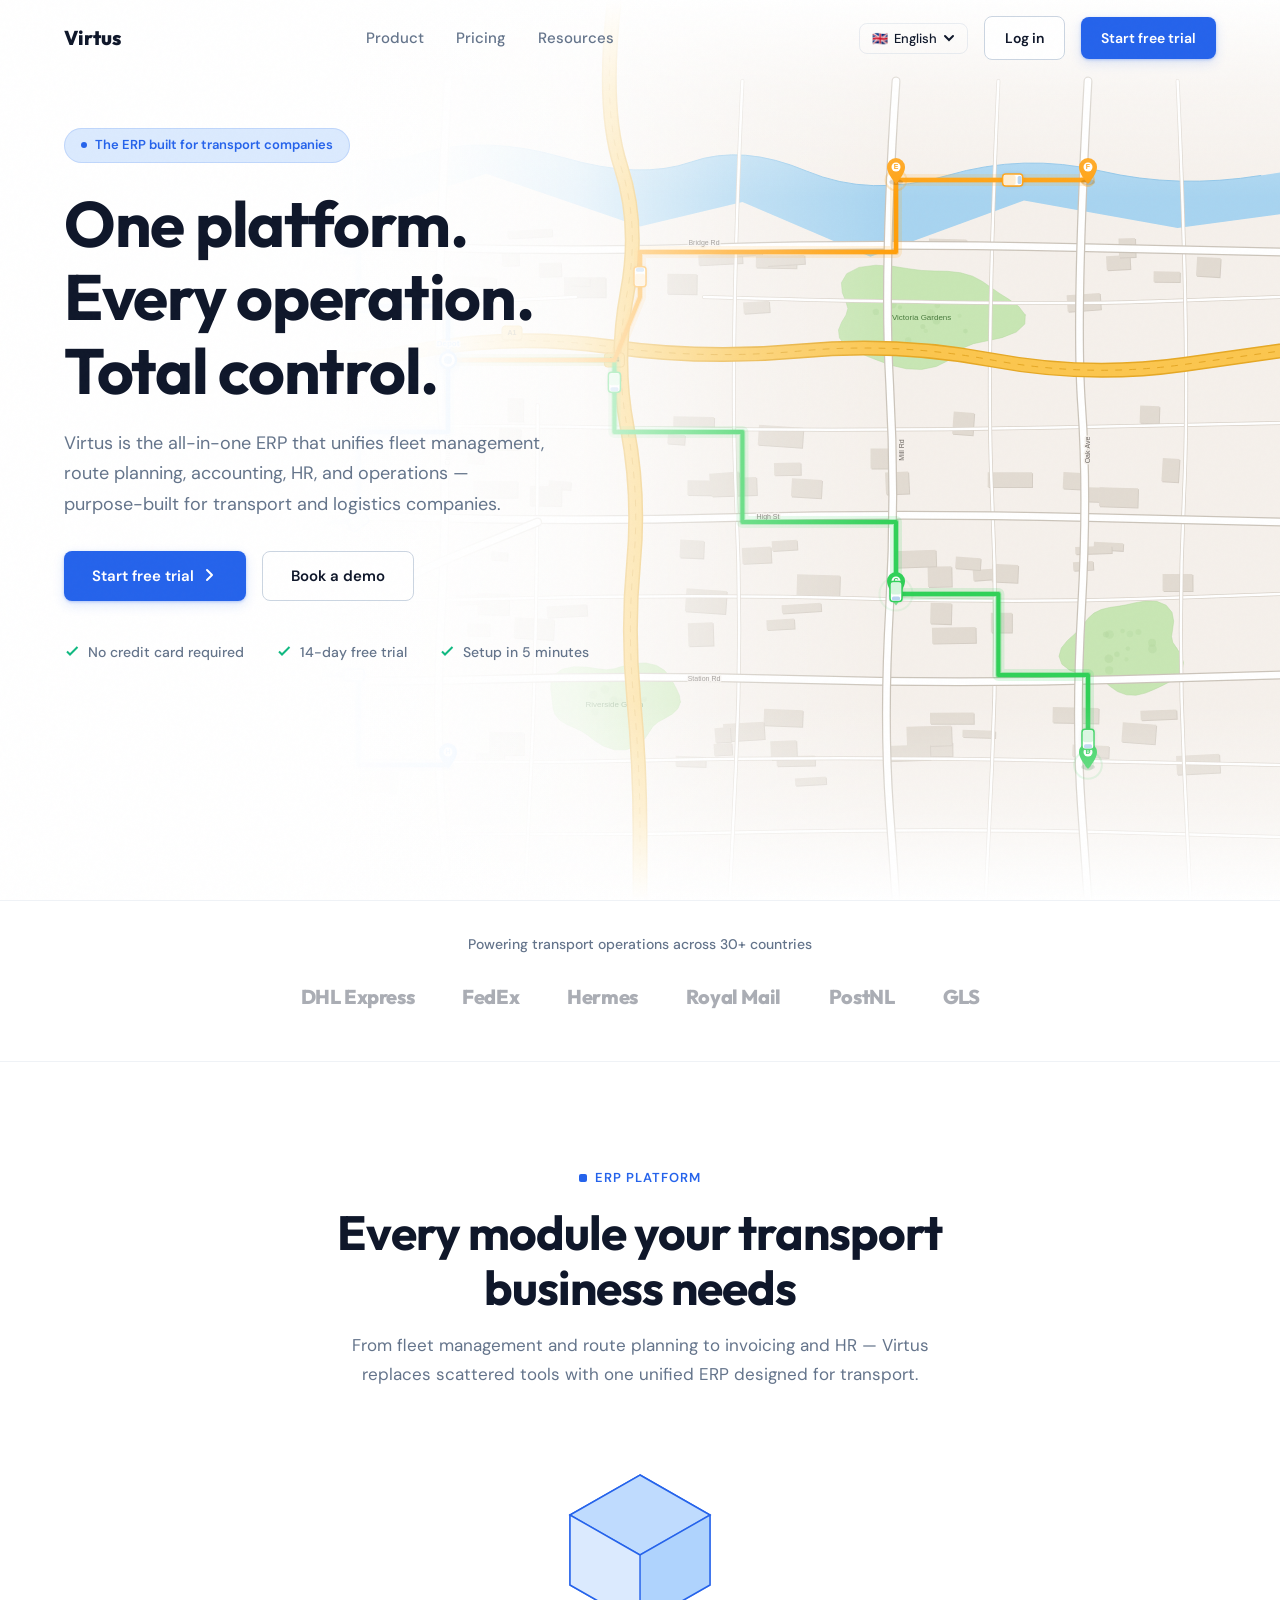
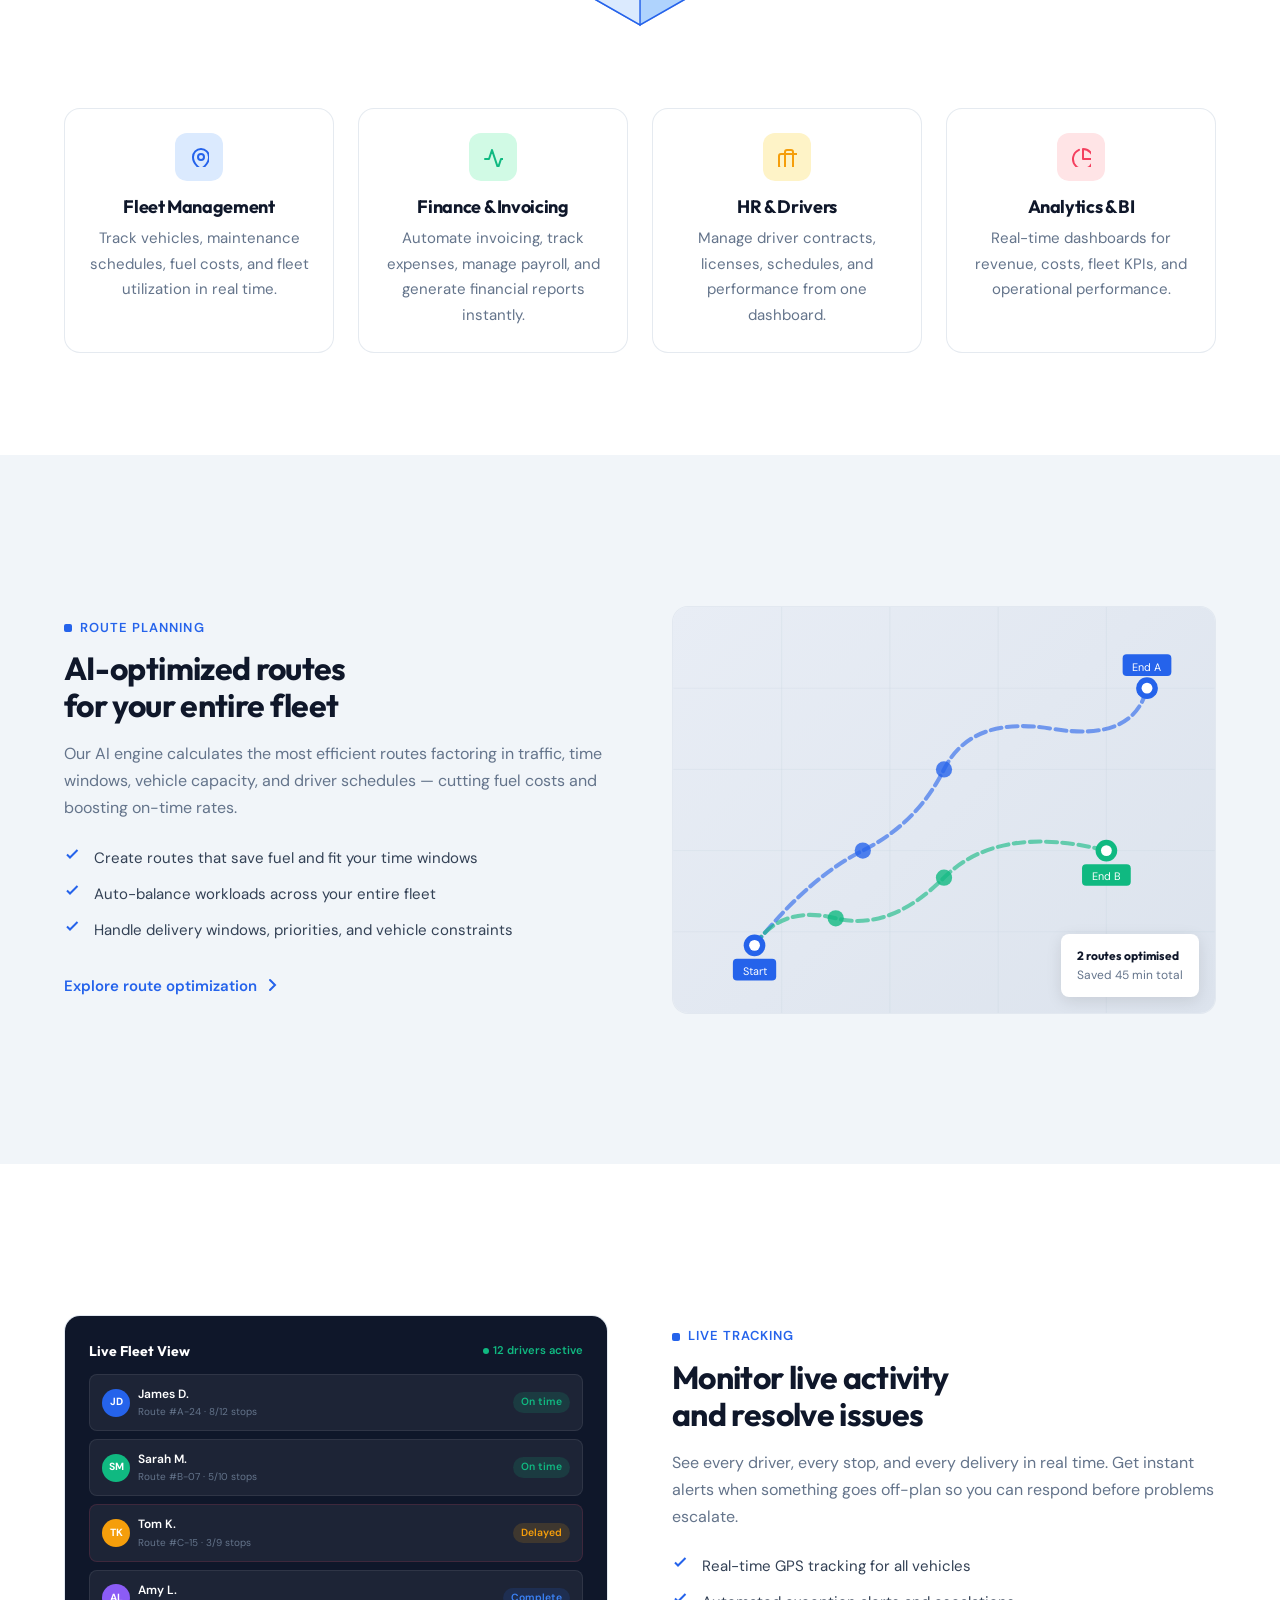
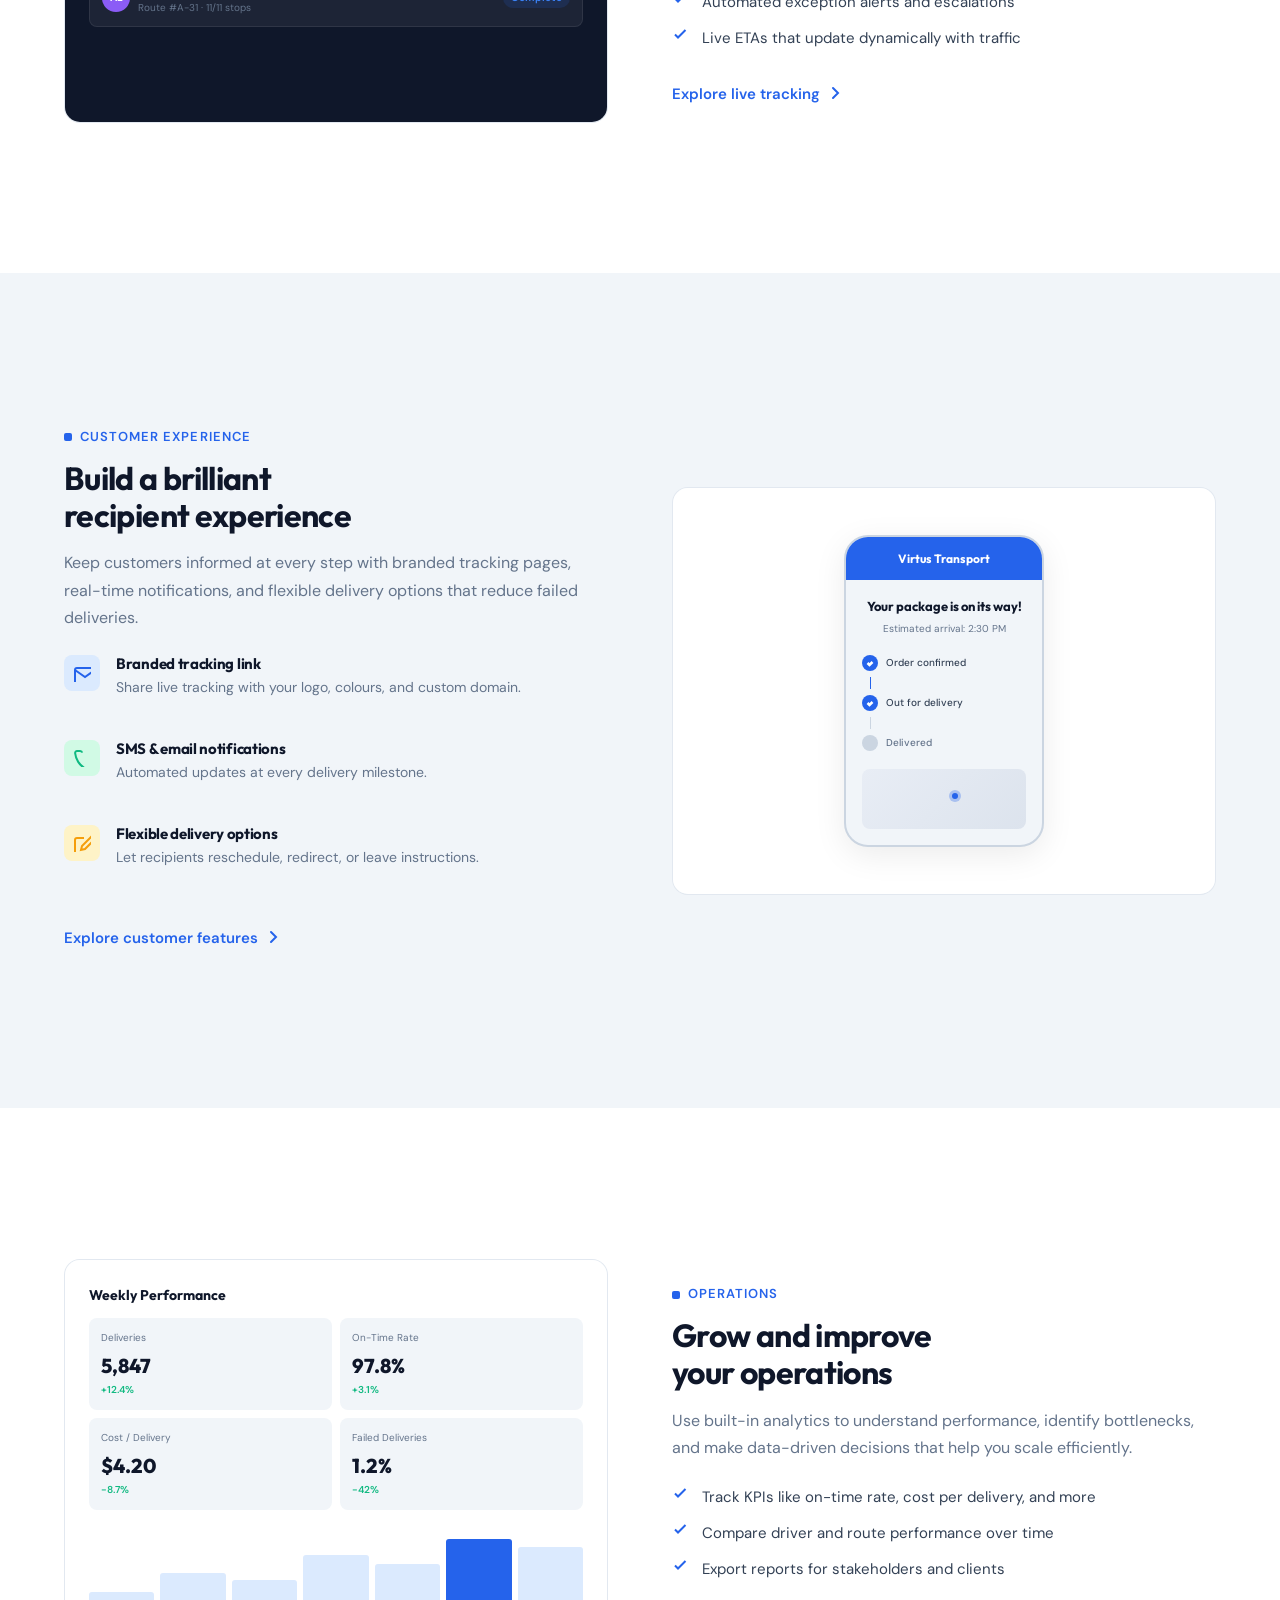
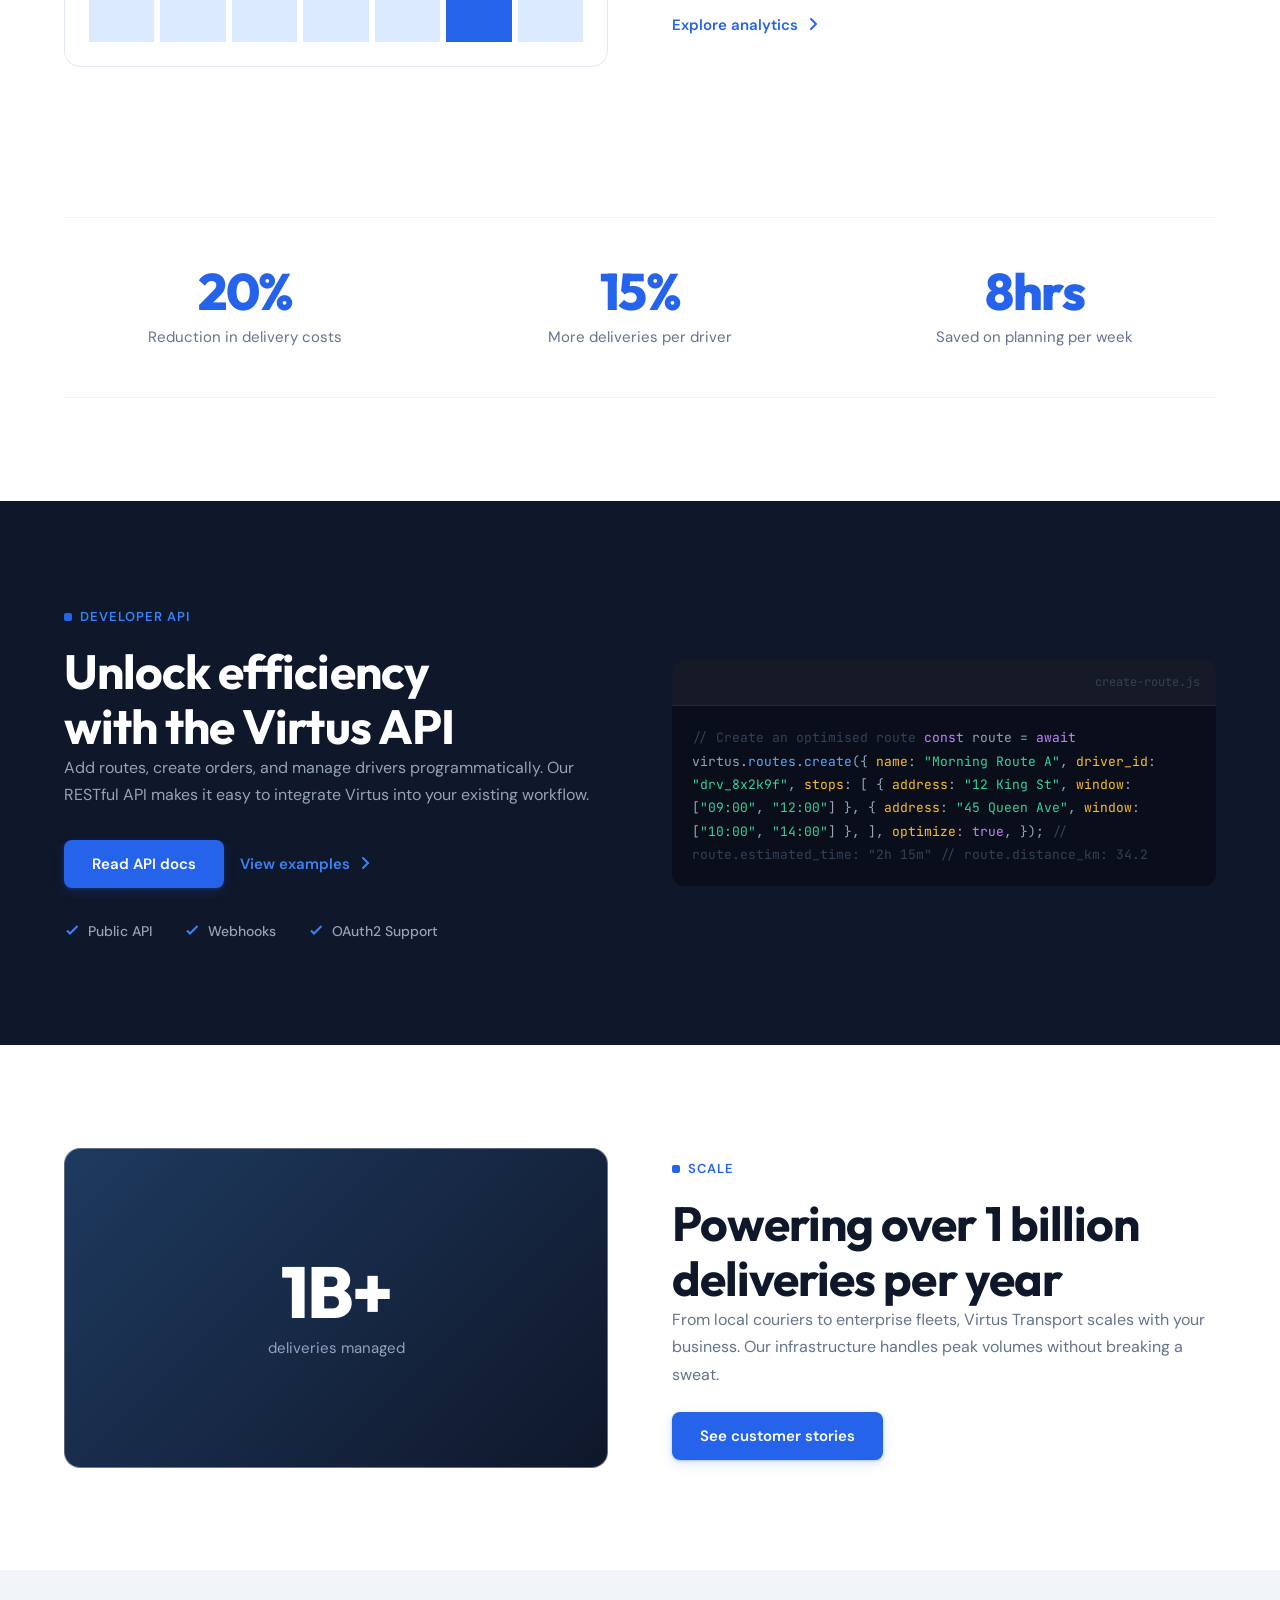
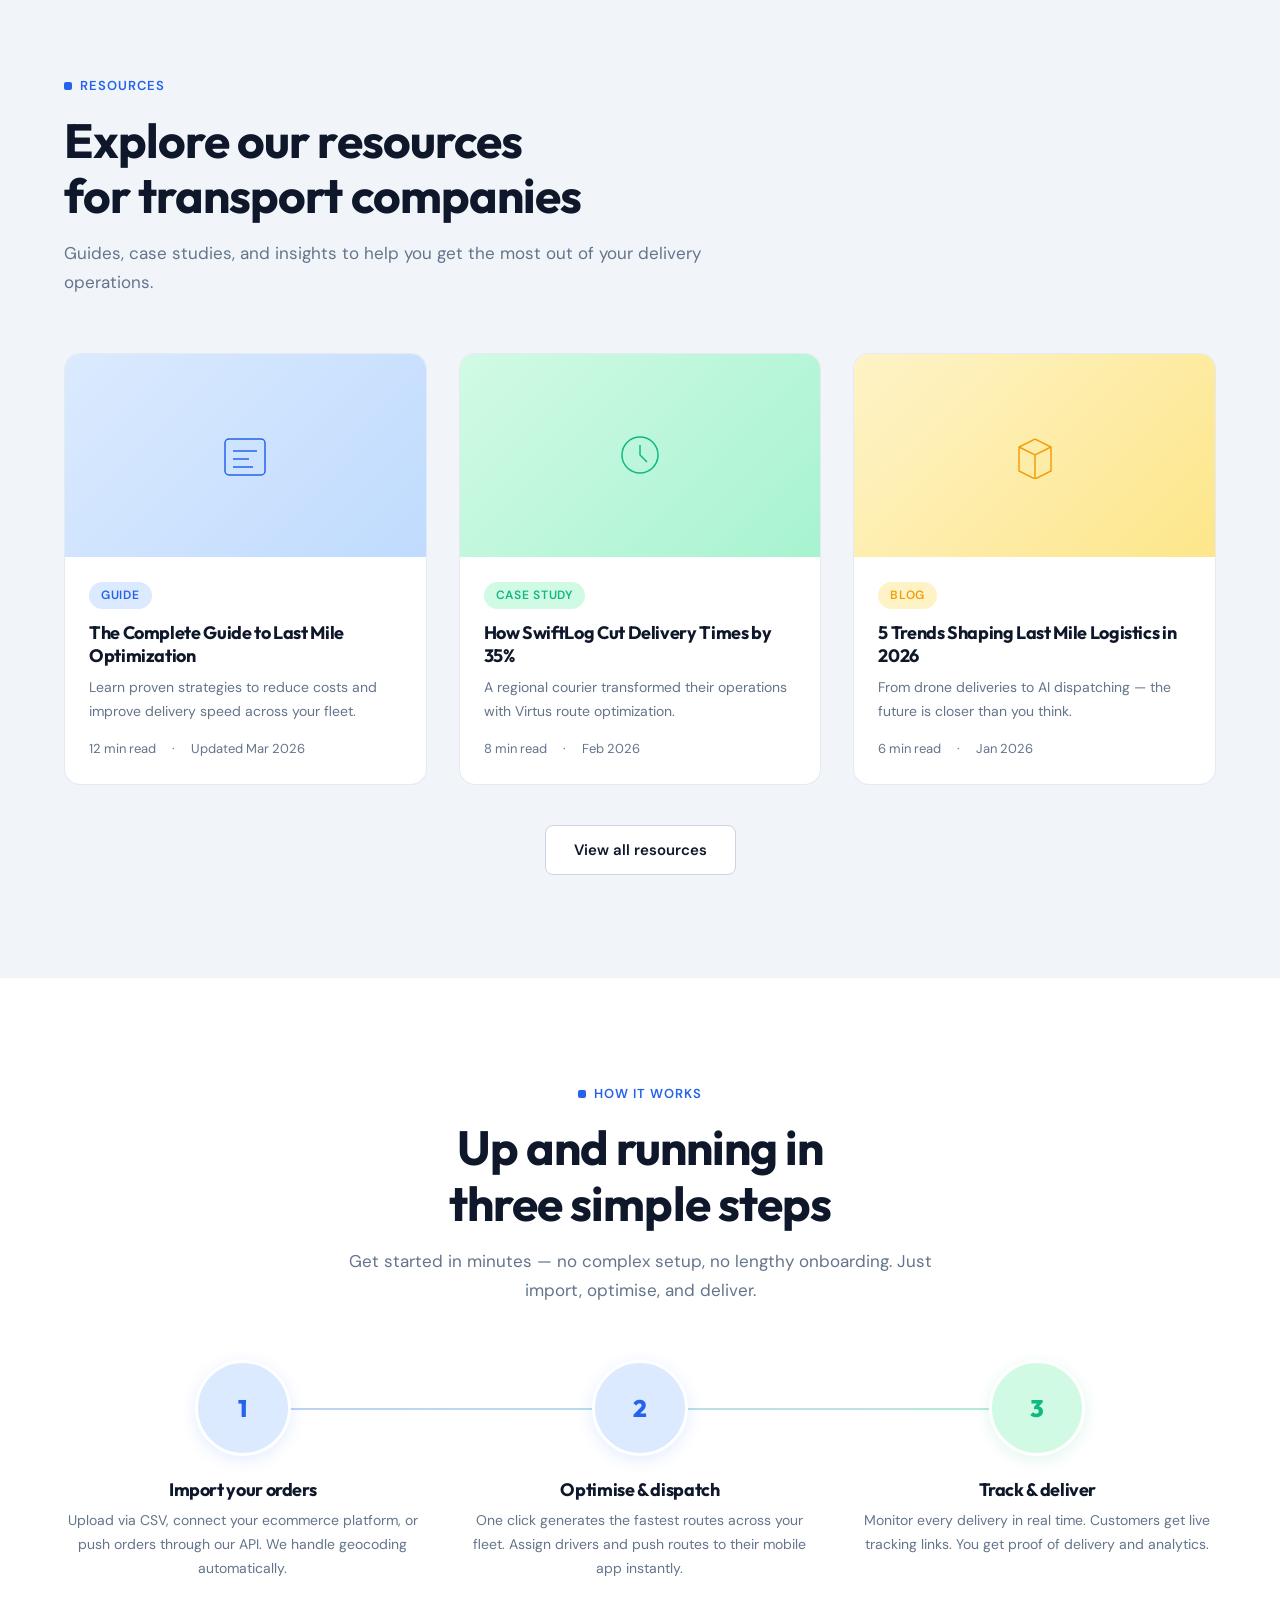
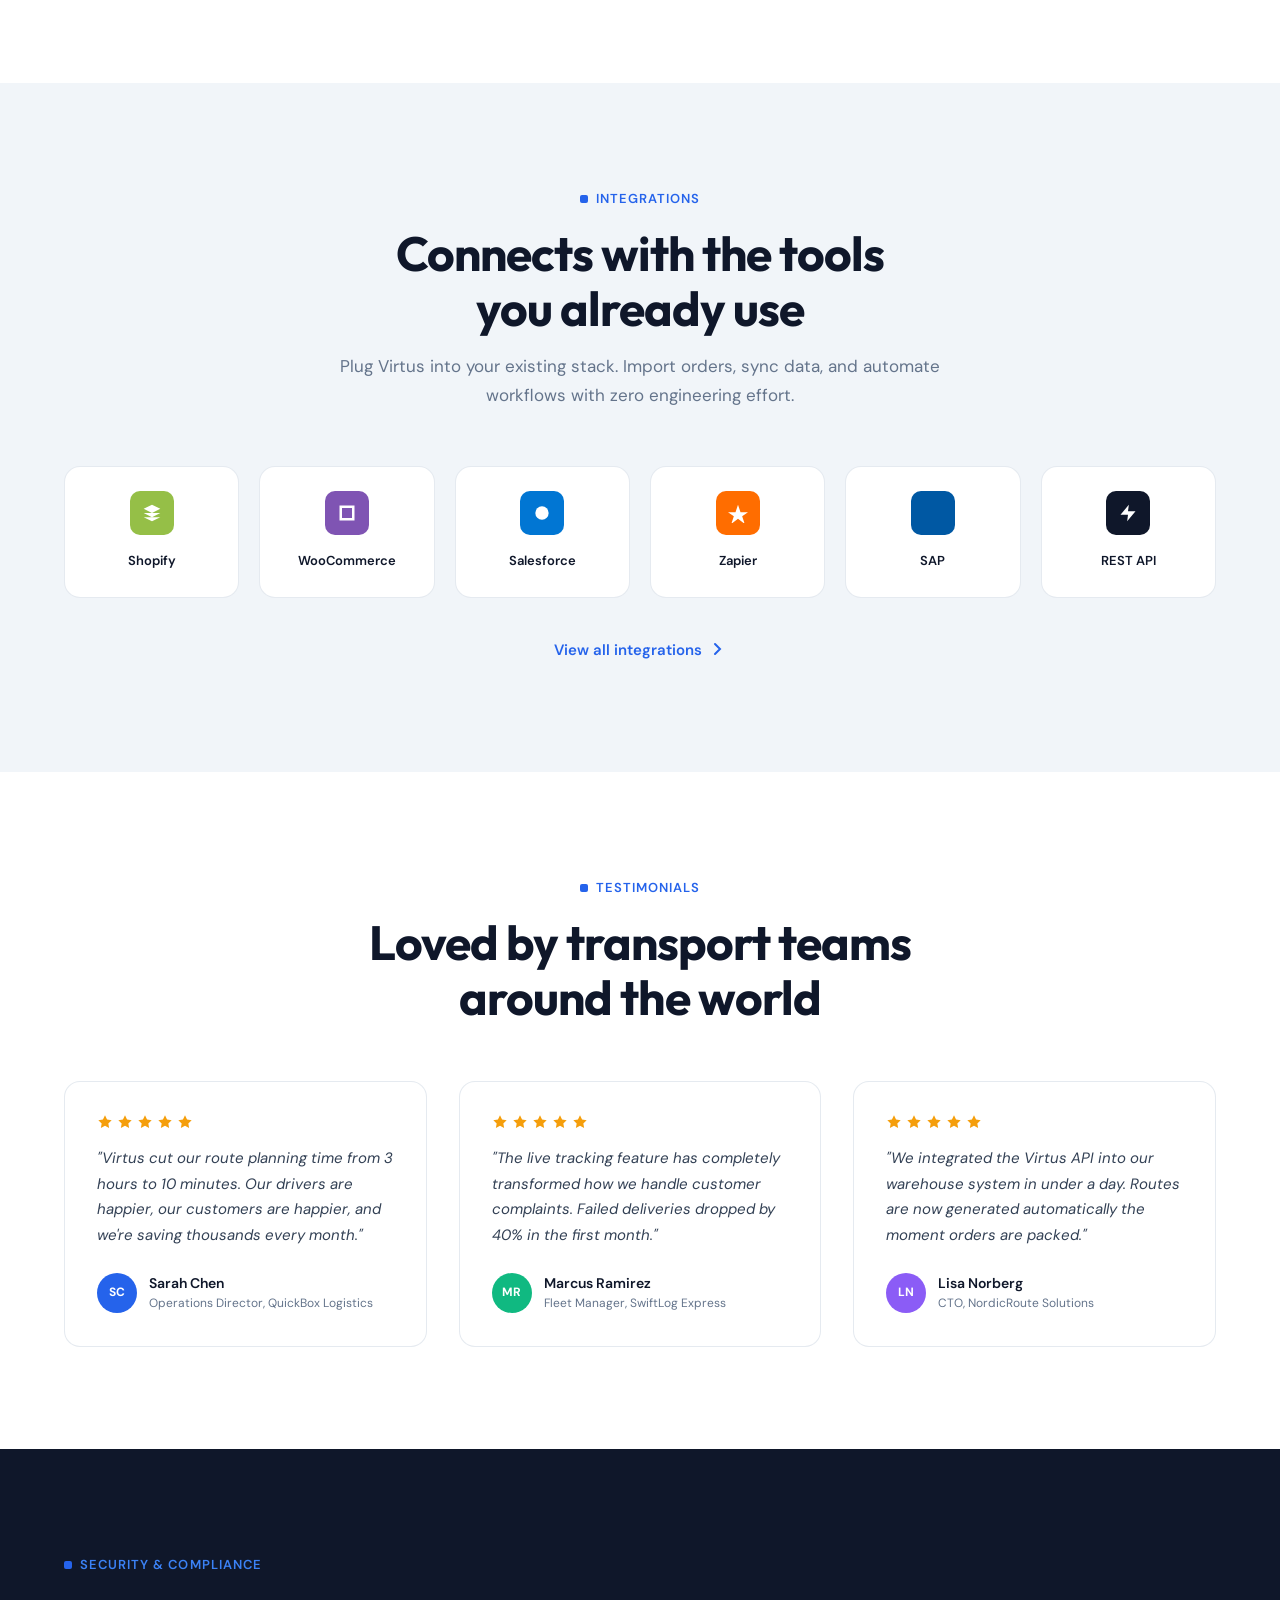
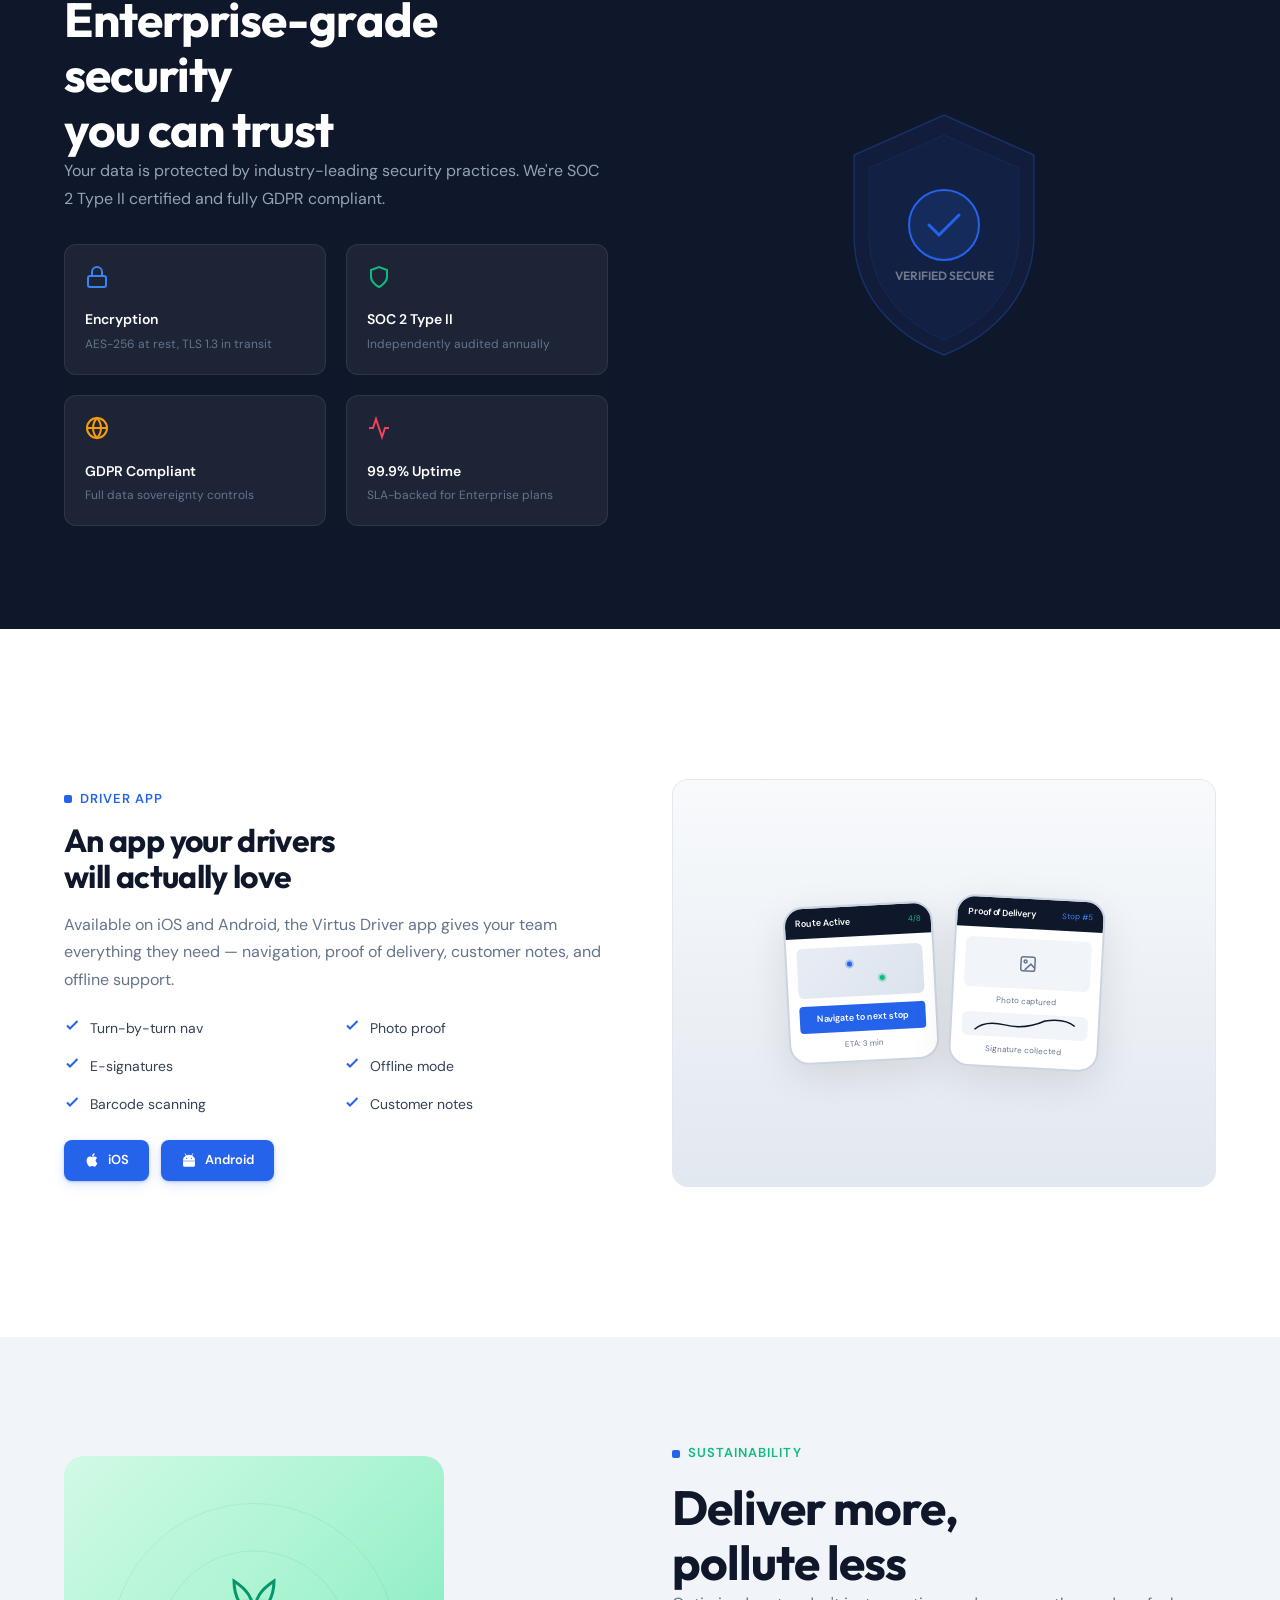
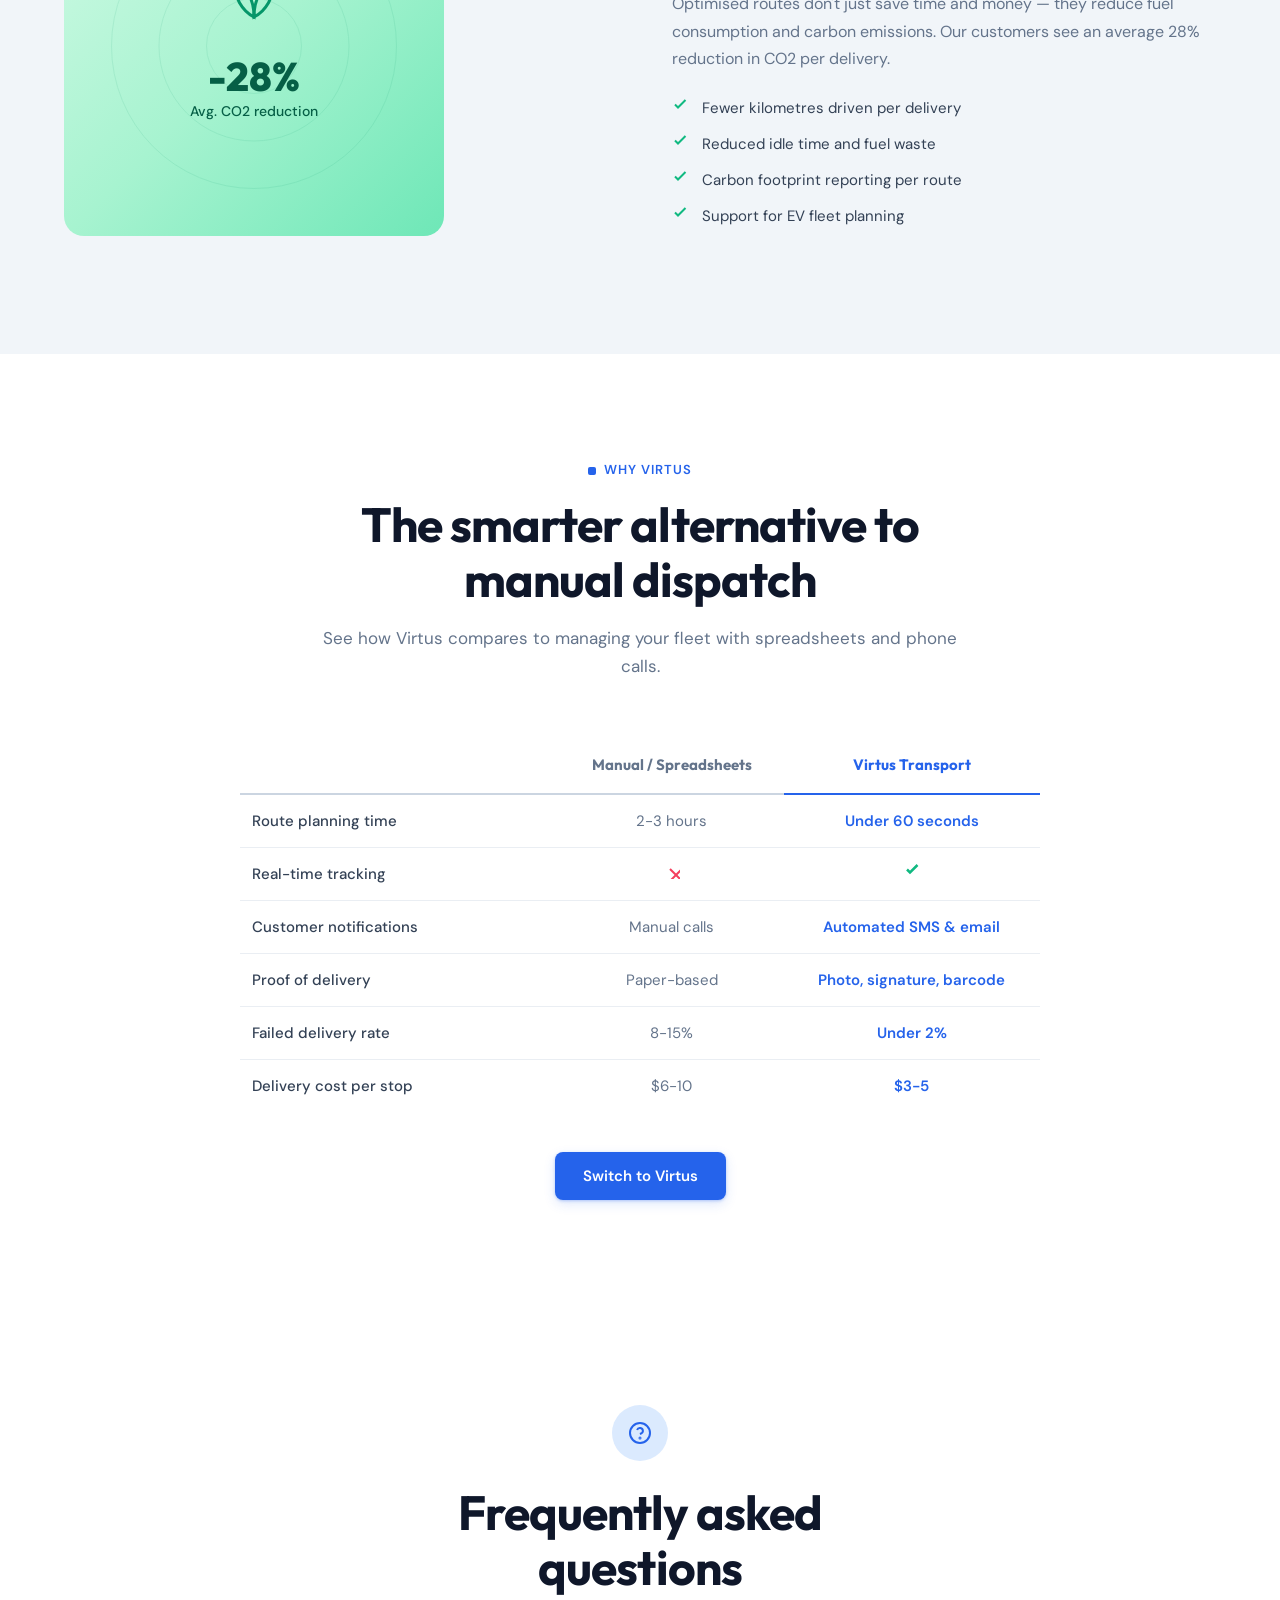
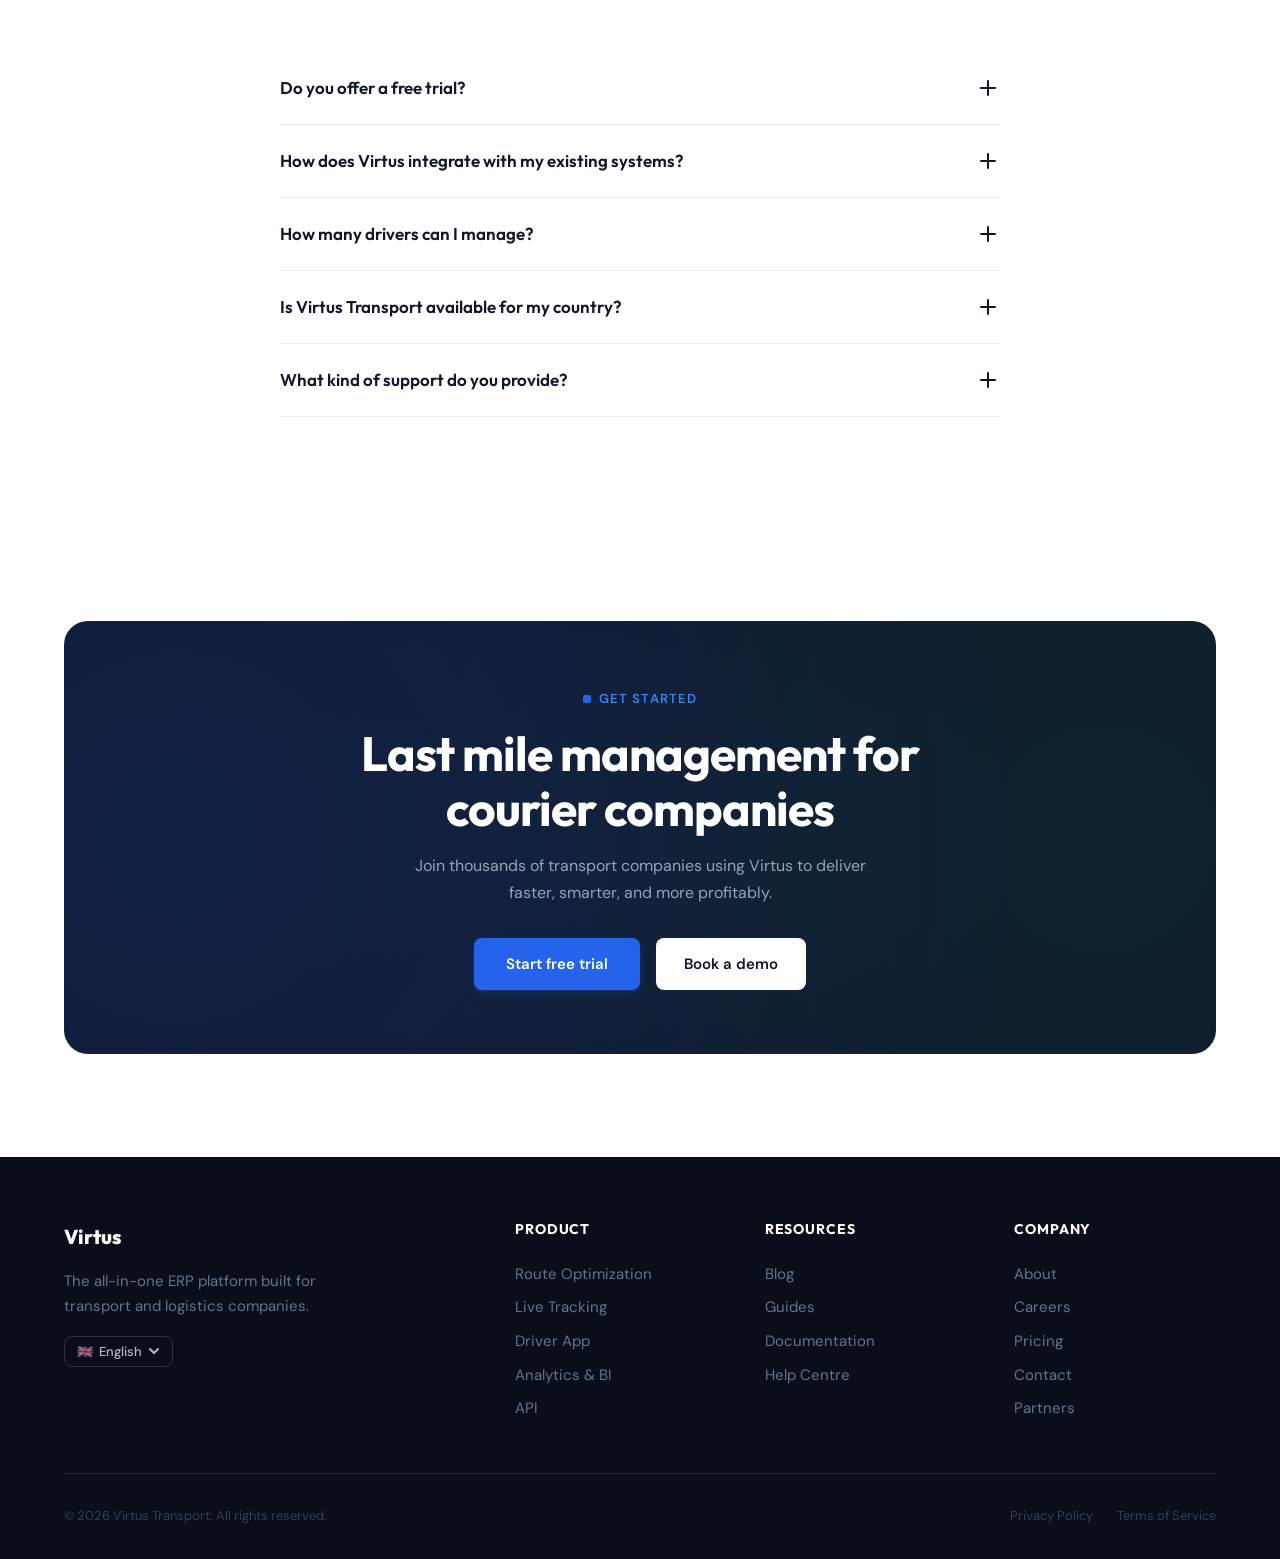
==== commit d1605e6a: "Rebrand content as transport ERP solution Updated hero, platform section, route planning, stats, CTA" ====
--- a/index.html
+++ b/index.html
@@ -3,8 +3,8 @@
 <head>
   <meta charset="UTF-8">
   <meta name="viewport" content="width=device-width, initial-scale=1.0">
-  <title>Virtus Transport — Last Mile Delivery Management</title>
-  <meta name="description" content="Faster routes, more deliveries, zero stress. Virtus Transport is the complete last-mile management platform for courier and transport companies.">
+  <title>Virtus Transport — ERP for Transport & Logistics Companies</title>
+  <meta name="description" content="The all-in-one ERP platform for transport companies. Fleet management, route planning, accounting, HR, and operations — unified in one system.">
   <link rel="preconnect" href="https://fonts.googleapis.com">
   <link rel="preconnect" href="https://fonts.gstatic.com" crossorigin>
   <link href="https://fonts.googleapis.com/css2?family=DM+Sans:ital,opsz,wght@0,9..40,400;0,9..40,500;0,9..40,600;0,9..40,700;1,9..40,400&family=Outfit:wght@400;500;600;700;800&family=JetBrains+Mono:wght@400;500&display=swap" rel="stylesheet">
@@ -50,11 +50,11 @@
         <div class="reveal">
           <div class="hero-badge">
             <span class="hero-badge-dot"></span>
-            <span data-i18n="hero.badge">Now with AI-powered route optimization</span>
-          </div>
-          <h1 style="margin-bottom: 1.25rem;" data-i18n="hero.title">Faster routes.<br>More deliveries.<br>Zero stress.</h1>
-          <p class="text-lg" style="max-width: 440px; margin-bottom: 2rem;" data-i18n="hero.desc">
-            Meet your new dispatch dashboard. Virtus Transport gives you full control over every route, driver, and delivery — in real time.
+            <span data-i18n="hero.badge">The ERP built for transport companies</span>
+          </div>
+          <h1 style="margin-bottom: 1.25rem;" data-i18n="hero.title">One platform.<br>Every operation.<br>Total control.</h1>
+          <p class="text-lg" style="max-width: 480px; margin-bottom: 2rem;" data-i18n="hero.desc">
+            Virtus is the all-in-one ERP that unifies fleet management, route planning, accounting, HR, and operations — purpose-built for transport and logistics companies.
           </p>
           <div style="display: flex; gap: 1rem; flex-wrap: wrap; margin-bottom: 2.5rem;">
             <a href="signup.html" class="btn btn-primary">
@@ -85,7 +85,7 @@
   <!-- ===== SOCIAL PROOF ===== -->
   <section style="padding: 2rem 0 3rem; border-top: 1px solid rgba(203,213,225,0.3); border-bottom: 1px solid rgba(203,213,225,0.3);">
     <div class="container" style="text-align: center;">
-      <p class="text-sm" style="color: var(--vtx-muted); margin-bottom: 1.5rem; font-weight: 500;" data-i18n="social.trust">Trusted by transport companies across 30+ countries</p>
+      <p class="text-sm" style="color: var(--vtx-muted); margin-bottom: 1.5rem; font-weight: 500;" data-i18n="social.trust">Powering transport operations across 30+ countries</p>
       <div style="display: flex; align-items: center; justify-content: center; gap: 3rem; flex-wrap: wrap; opacity: 0.35;">
         <span style="font-family: var(--font-display); font-size: 1.25rem; font-weight: 800; letter-spacing: -0.02em;">DHL Express</span>
         <span style="font-family: var(--font-display); font-size: 1.25rem; font-weight: 800; letter-spacing: -0.02em;">FedEx</span>
@@ -101,9 +101,9 @@
   <section class="section" id="solution">
     <div class="container">
       <div class="section-header centered reveal">
-        <span class="section-label" data-i18n="solution.label">Platform</span>
-        <h2 data-i18n="solution.title">A complete solution for<br>last mile management</h2>
-        <p data-i18n="solution.desc">From route planning to proof of delivery, Virtus gives your operations team everything they need in one powerful platform.</p>
+        <span class="section-label" data-i18n="solution.label">ERP Platform</span>
+        <h2 data-i18n="solution.title">Every module your transport<br>business needs</h2>
+        <p data-i18n="solution.desc">From fleet management and route planning to invoicing and HR — Virtus replaces scattered tools with one unified ERP designed for transport.</p>
       </div>
 
       <!-- Solution illustration: abstract 3D cube -->
@@ -122,29 +122,29 @@
           <div class="card-icon blue" style="margin: 0 auto 1rem;">
             <svg width="20" height="20" fill="none" stroke="currentColor" stroke-width="2" stroke-linecap="round" stroke-linejoin="round"><path d="M12 22s-8-4.5-8-11.8A8 8 0 0 1 12 2a8 8 0 0 1 8 8.2c0 7.3-8 11.8-8 11.8z"/><circle cx="12" cy="10" r="3"/></svg>
           </div>
-          <h4 data-i18n="solution.orders">Orders</h4>
-          <p class="text-sm" data-i18n="solution.orders.desc">Import, manage, and track every delivery order from a single view.</p>
+          <h4 data-i18n="solution.orders">Fleet Management</h4>
+          <p class="text-sm" data-i18n="solution.orders.desc">Track vehicles, maintenance schedules, fuel costs, and fleet utilization in real time.</p>
         </div>
         <div class="card" style="text-align: center; padding: 1.5rem;">
           <div class="card-icon emerald" style="margin: 0 auto 1rem;">
             <svg width="20" height="20" fill="none" stroke="currentColor" stroke-width="2" stroke-linecap="round" stroke-linejoin="round"><path d="M22 12h-4l-3 9L9 3l-3 9H2"/></svg>
           </div>
-          <h4 data-i18n="solution.dispatch">Dispatching</h4>
-          <p class="text-sm" data-i18n="solution.dispatch.desc">Auto-assign drivers and optimise routes with a single click.</p>
+          <h4 data-i18n="solution.dispatch">Finance & Invoicing</h4>
+          <p class="text-sm" data-i18n="solution.dispatch.desc">Automate invoicing, track expenses, manage payroll, and generate financial reports instantly.</p>
         </div>
         <div class="card" style="text-align: center; padding: 1.5rem;">
           <div class="card-icon amber" style="margin: 0 auto 1rem;">
             <svg width="20" height="20" fill="none" stroke="currentColor" stroke-width="2" stroke-linecap="round" stroke-linejoin="round"><rect x="2" y="7" width="20" height="14" rx="2" ry="2"/><path d="M16 21V5a2 2 0 0 0-2-2h-4a2 2 0 0 0-2 2v16"/></svg>
           </div>
-          <h4 data-i18n="solution.drivers">Drivers</h4>
-          <p class="text-sm" data-i18n="solution.drivers.desc">Equip your drivers with an intuitive mobile app for every stop.</p>
+          <h4 data-i18n="solution.drivers">HR & Drivers</h4>
+          <p class="text-sm" data-i18n="solution.drivers.desc">Manage driver contracts, licenses, schedules, and performance from one dashboard.</p>
         </div>
         <div class="card" style="text-align: center; padding: 1.5rem;">
           <div class="card-icon rose" style="margin: 0 auto 1rem;">
             <svg width="20" height="20" fill="none" stroke="currentColor" stroke-width="2" stroke-linecap="round" stroke-linejoin="round"><path d="M21.21 15.89A10 10 0 1 1 8 2.83"/><path d="M22 12A10 10 0 0 0 12 2v10z"/></svg>
           </div>
-          <h4 data-i18n="solution.analytics">Analytics</h4>
-          <p class="text-sm" data-i18n="solution.analytics.desc">Get actionable insights with real-time operational dashboards.</p>
+          <h4 data-i18n="solution.analytics">Analytics & BI</h4>
+          <p class="text-sm" data-i18n="solution.analytics.desc">Real-time dashboards for revenue, costs, fleet KPIs, and operational performance.</p>
         </div>
       </div>
     </div>
@@ -155,9 +155,9 @@
     <div class="container">
       <div class="feature-row">
         <div class="feature-content reveal">
-          <span class="section-label" data-i18n="routes.label">Route Optimization</span>
-          <h3 data-i18n="routes.title">Get fast and reliable<br>delivery routes</h3>
-          <p data-i18n="routes.desc">Our AI engine calculates the most efficient routes across your entire fleet, factoring in traffic, time windows, vehicle capacity, and driver skills.</p>
+          <span class="section-label" data-i18n="routes.label">Route Planning</span>
+          <h3 data-i18n="routes.title">AI-optimized routes<br>for your entire fleet</h3>
+          <p data-i18n="routes.desc">Our AI engine calculates the most efficient routes factoring in traffic, time windows, vehicle capacity, and driver schedules — cutting fuel costs and boosting on-time rates.</p>
           <ul class="feature-bullets">
             <li>
               <svg width="18" height="18" fill="none" stroke="currentColor" stroke-width="2"><path d="M13.5 2l-7.5 7.5-3-3"/></svg>
@@ -1128,7 +1128,7 @@
           <a href="index.html" class="nav-logo" style="color: var(--vtx-white);">
             Virtus
           </a>
-          <p data-i18n="footer.tagline">The complete last-mile delivery management platform for modern transport companies.</p>
+          <p data-i18n="footer.tagline">The all-in-one ERP platform built for transport and logistics companies.</p>
           <div style="margin-top: 1rem;" id="lang-switch-footer"></div>
         </div>
         <div class="footer-col">
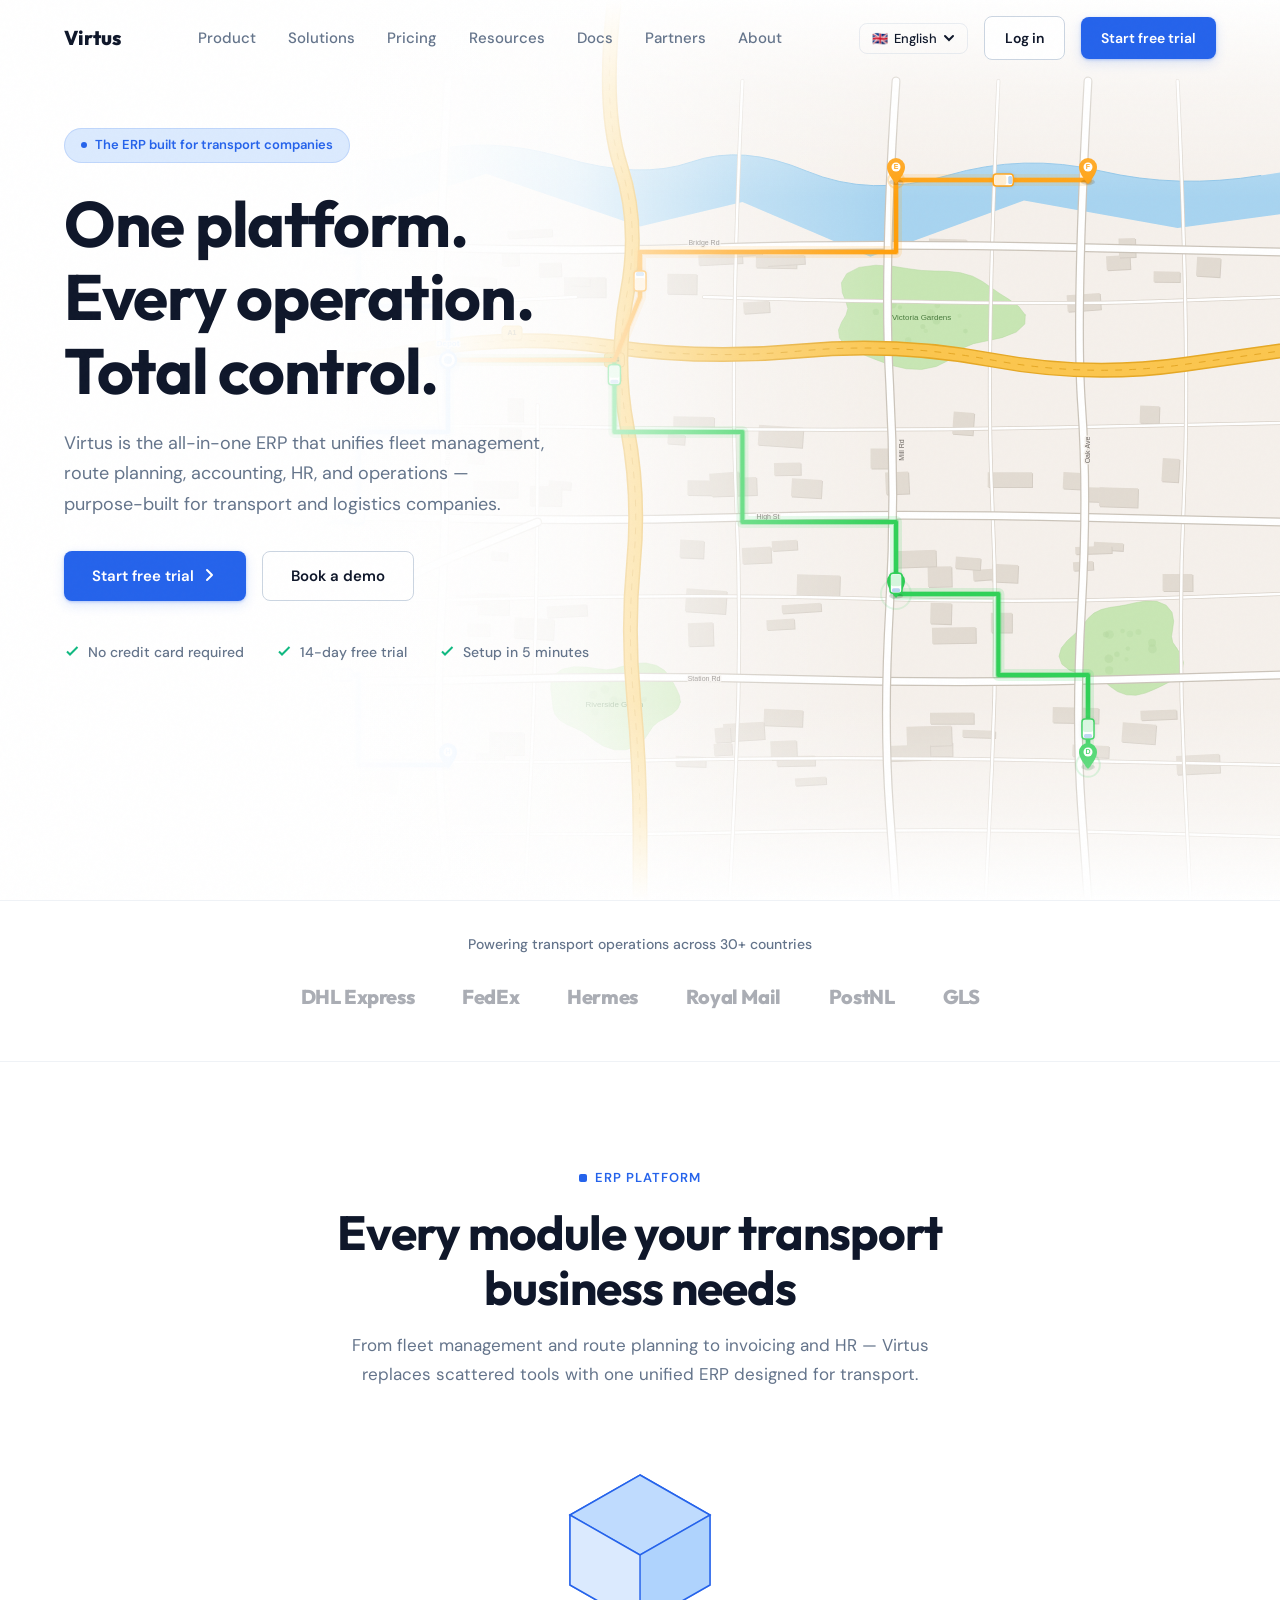
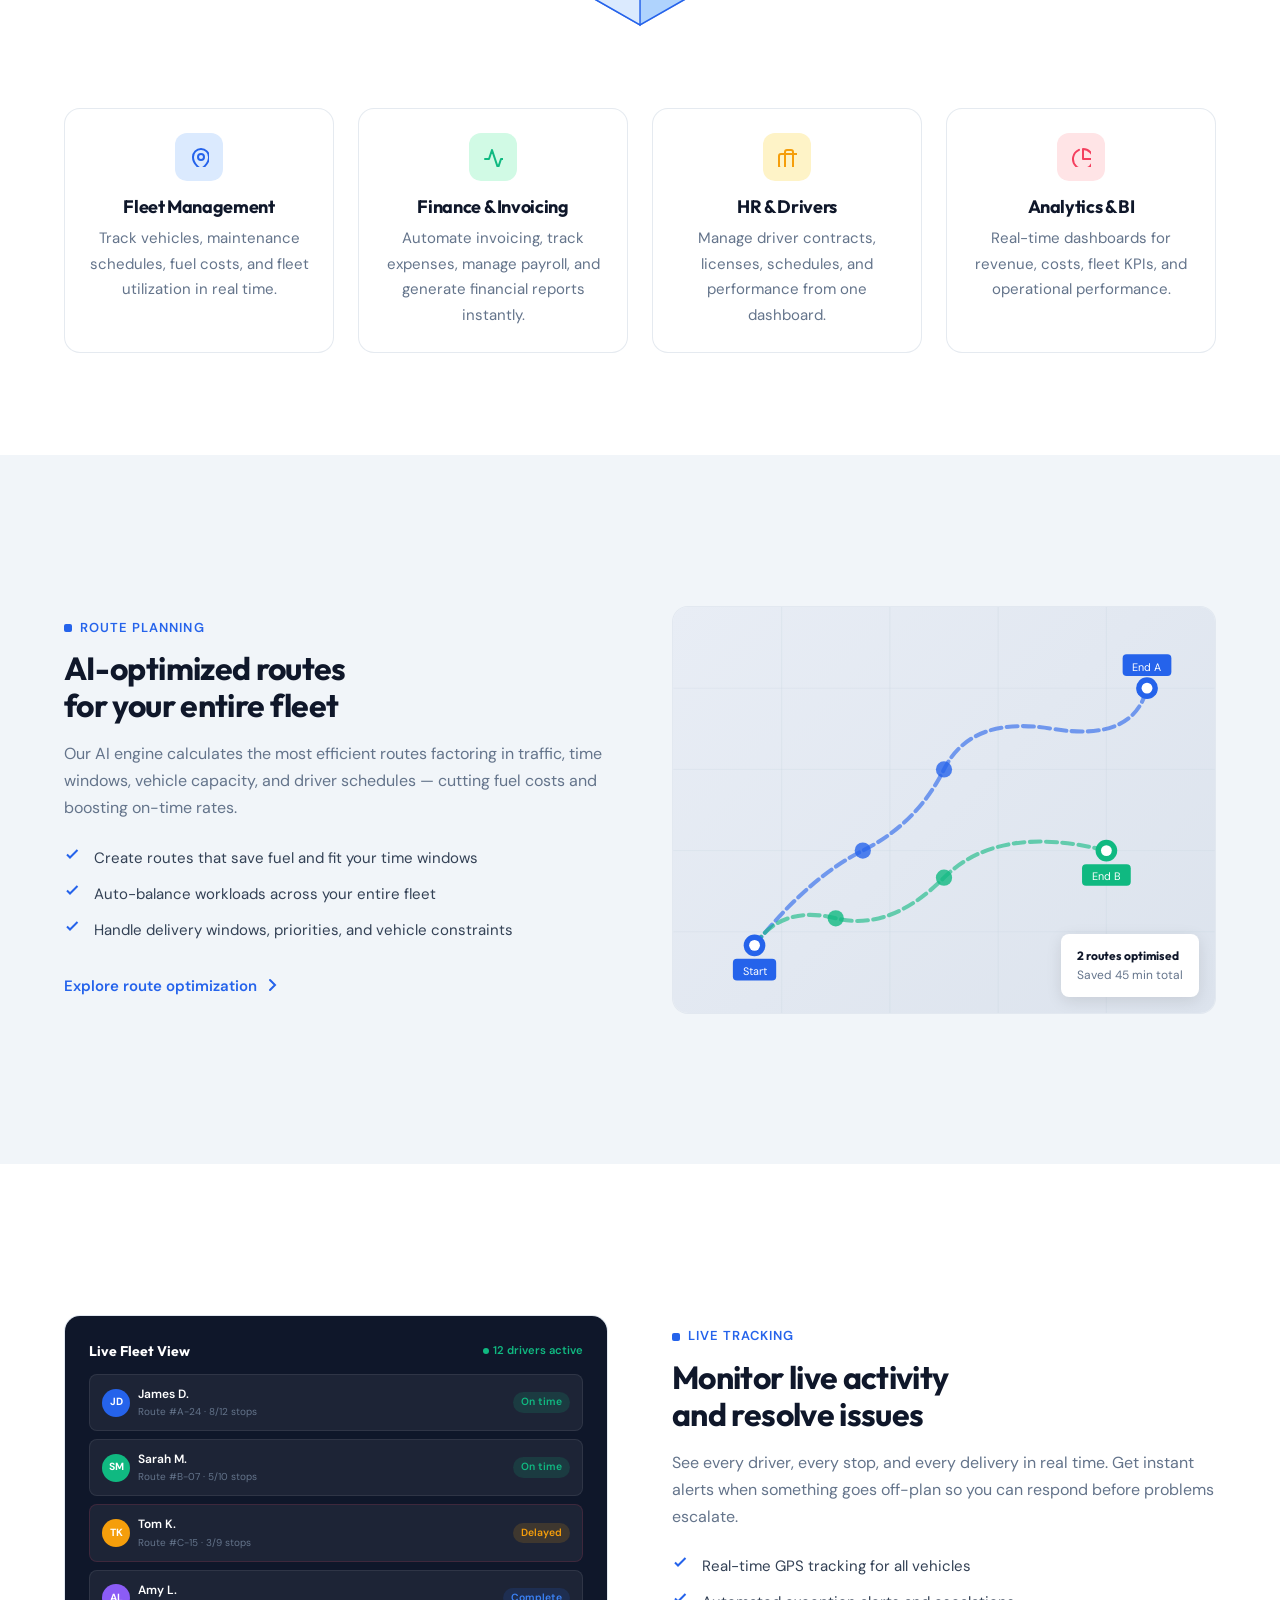
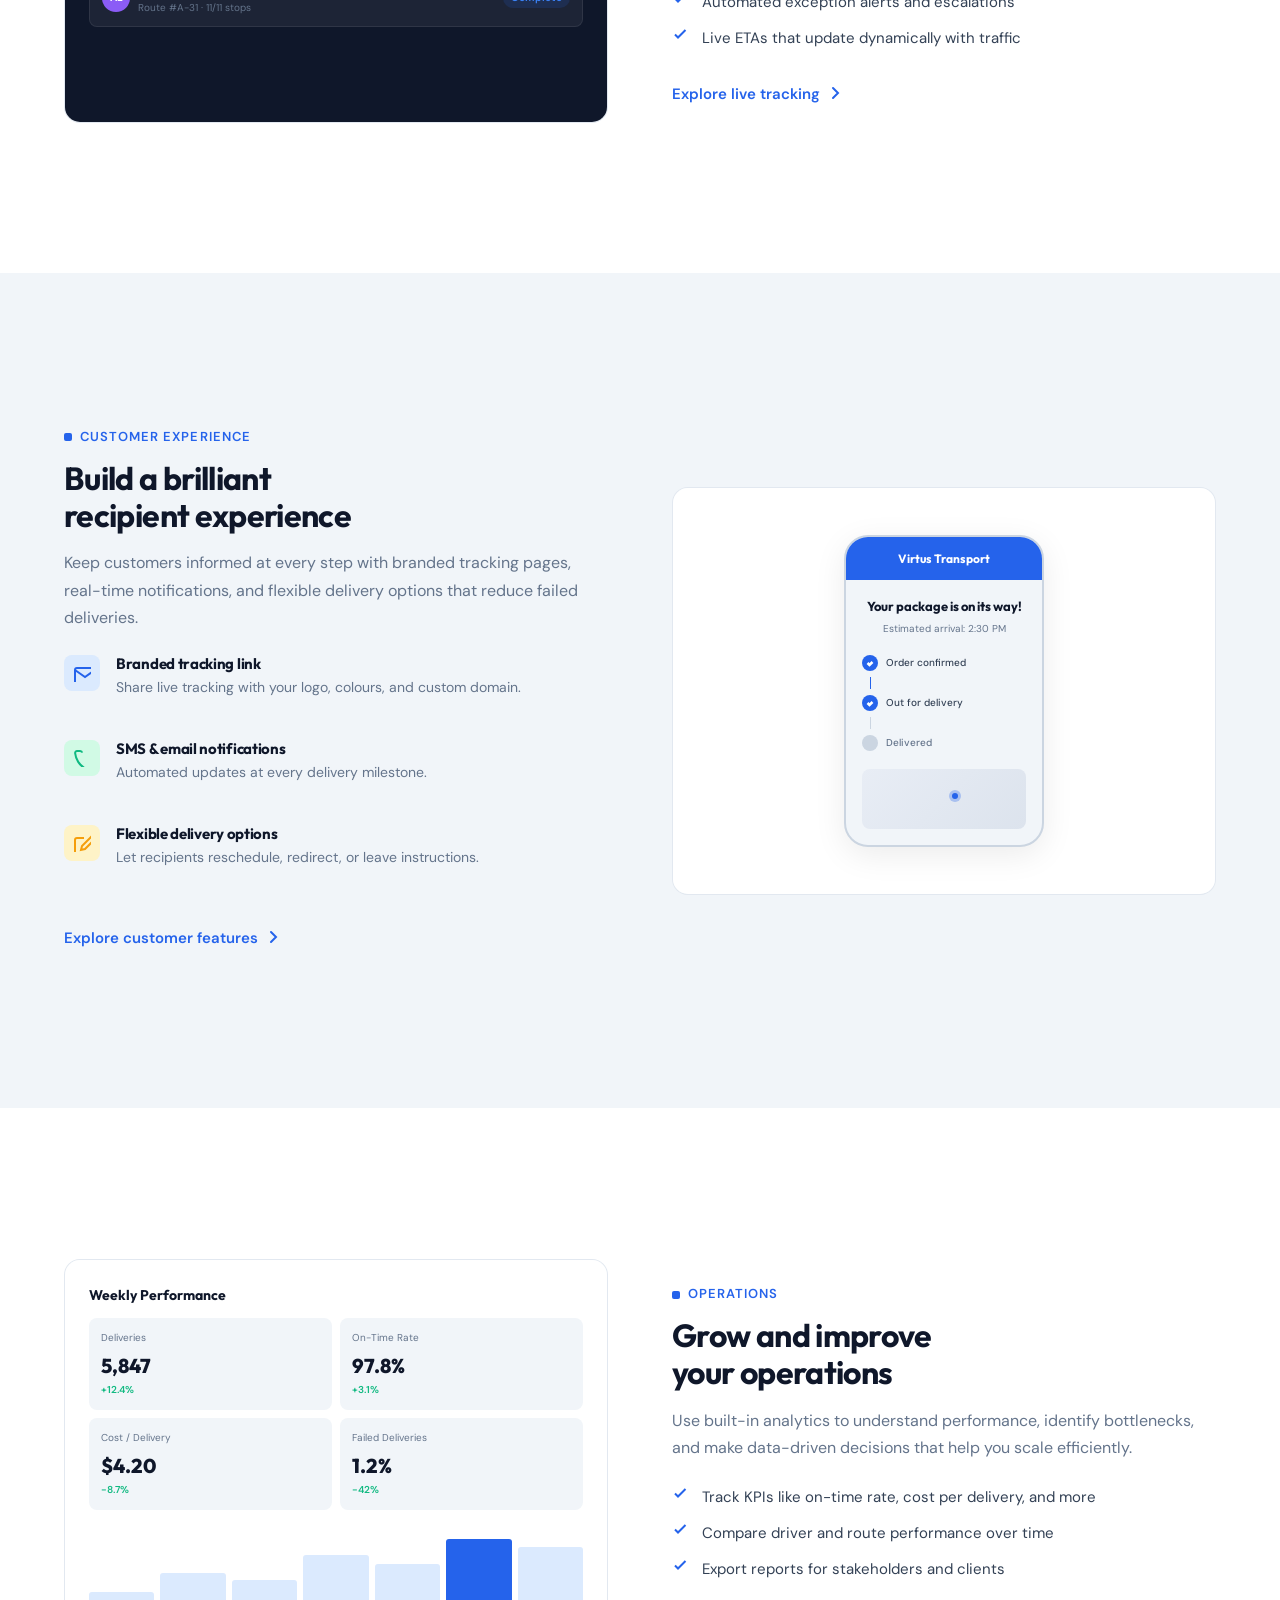
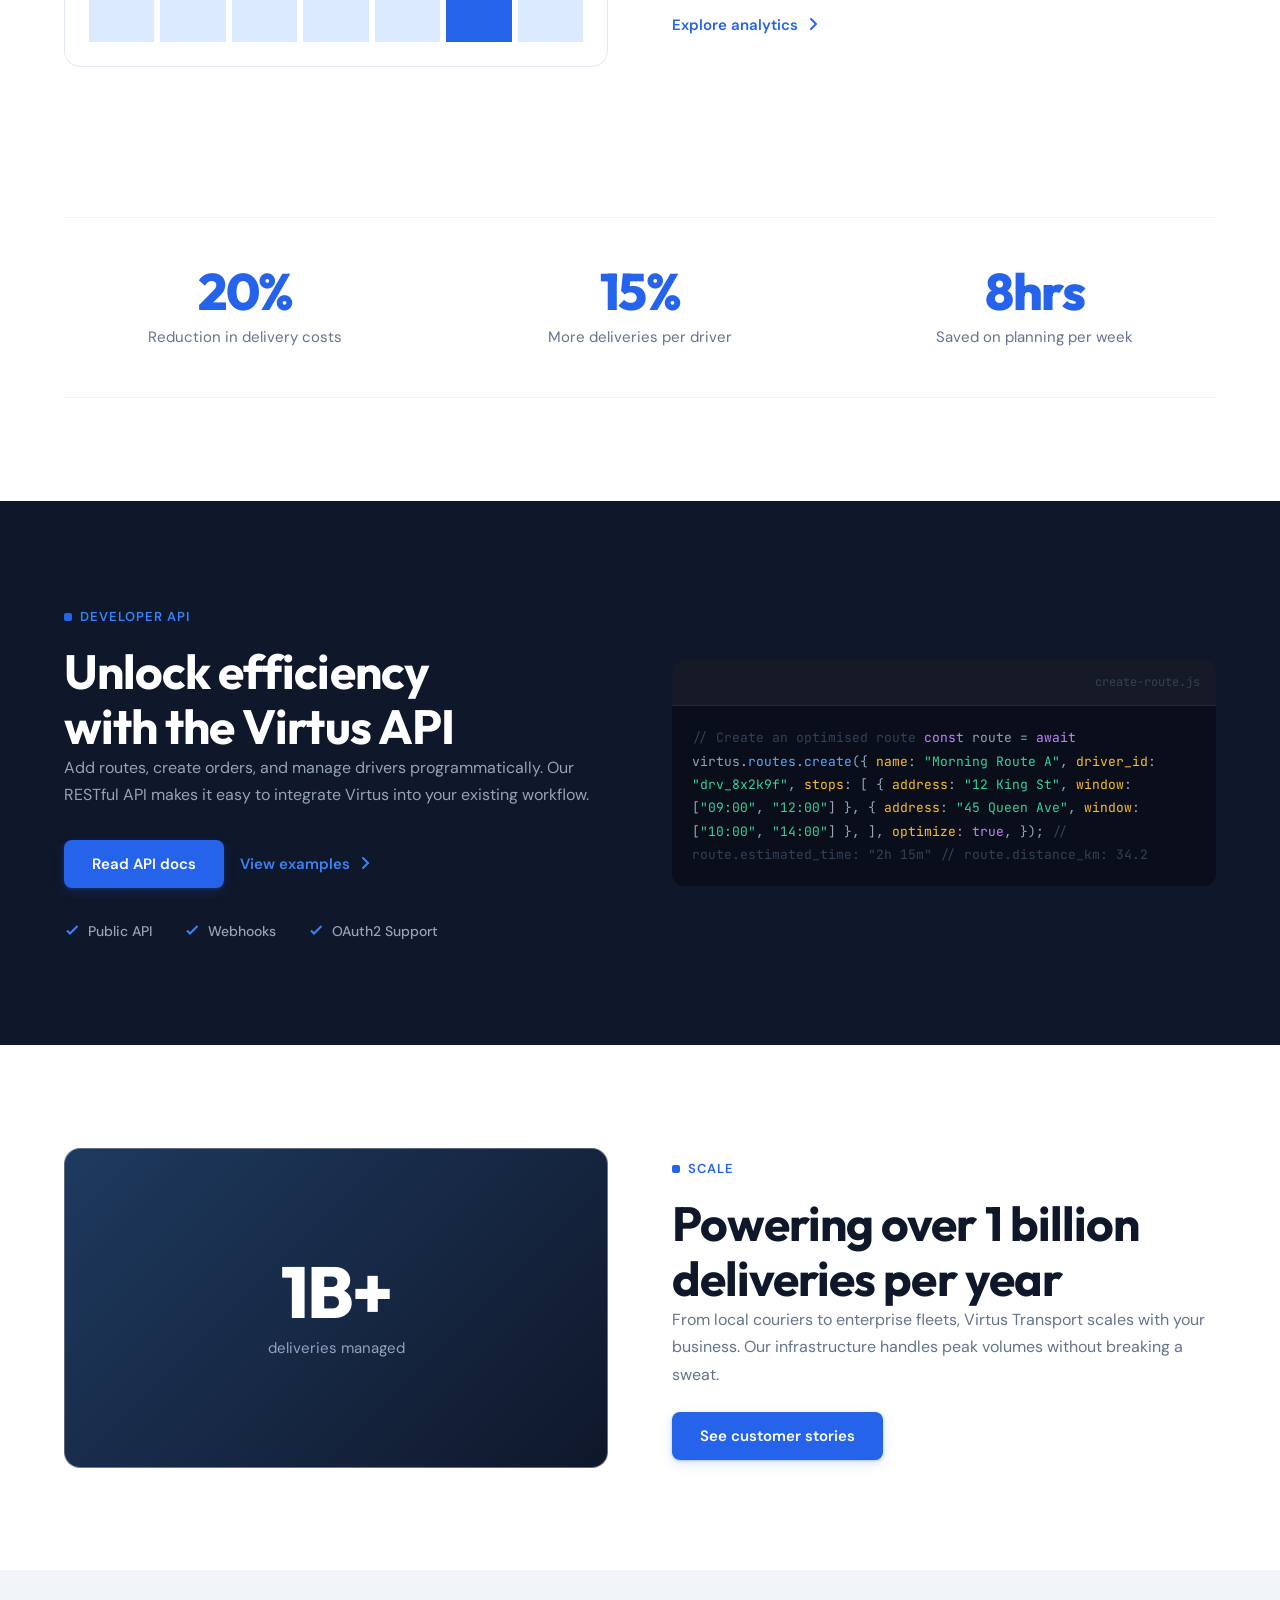
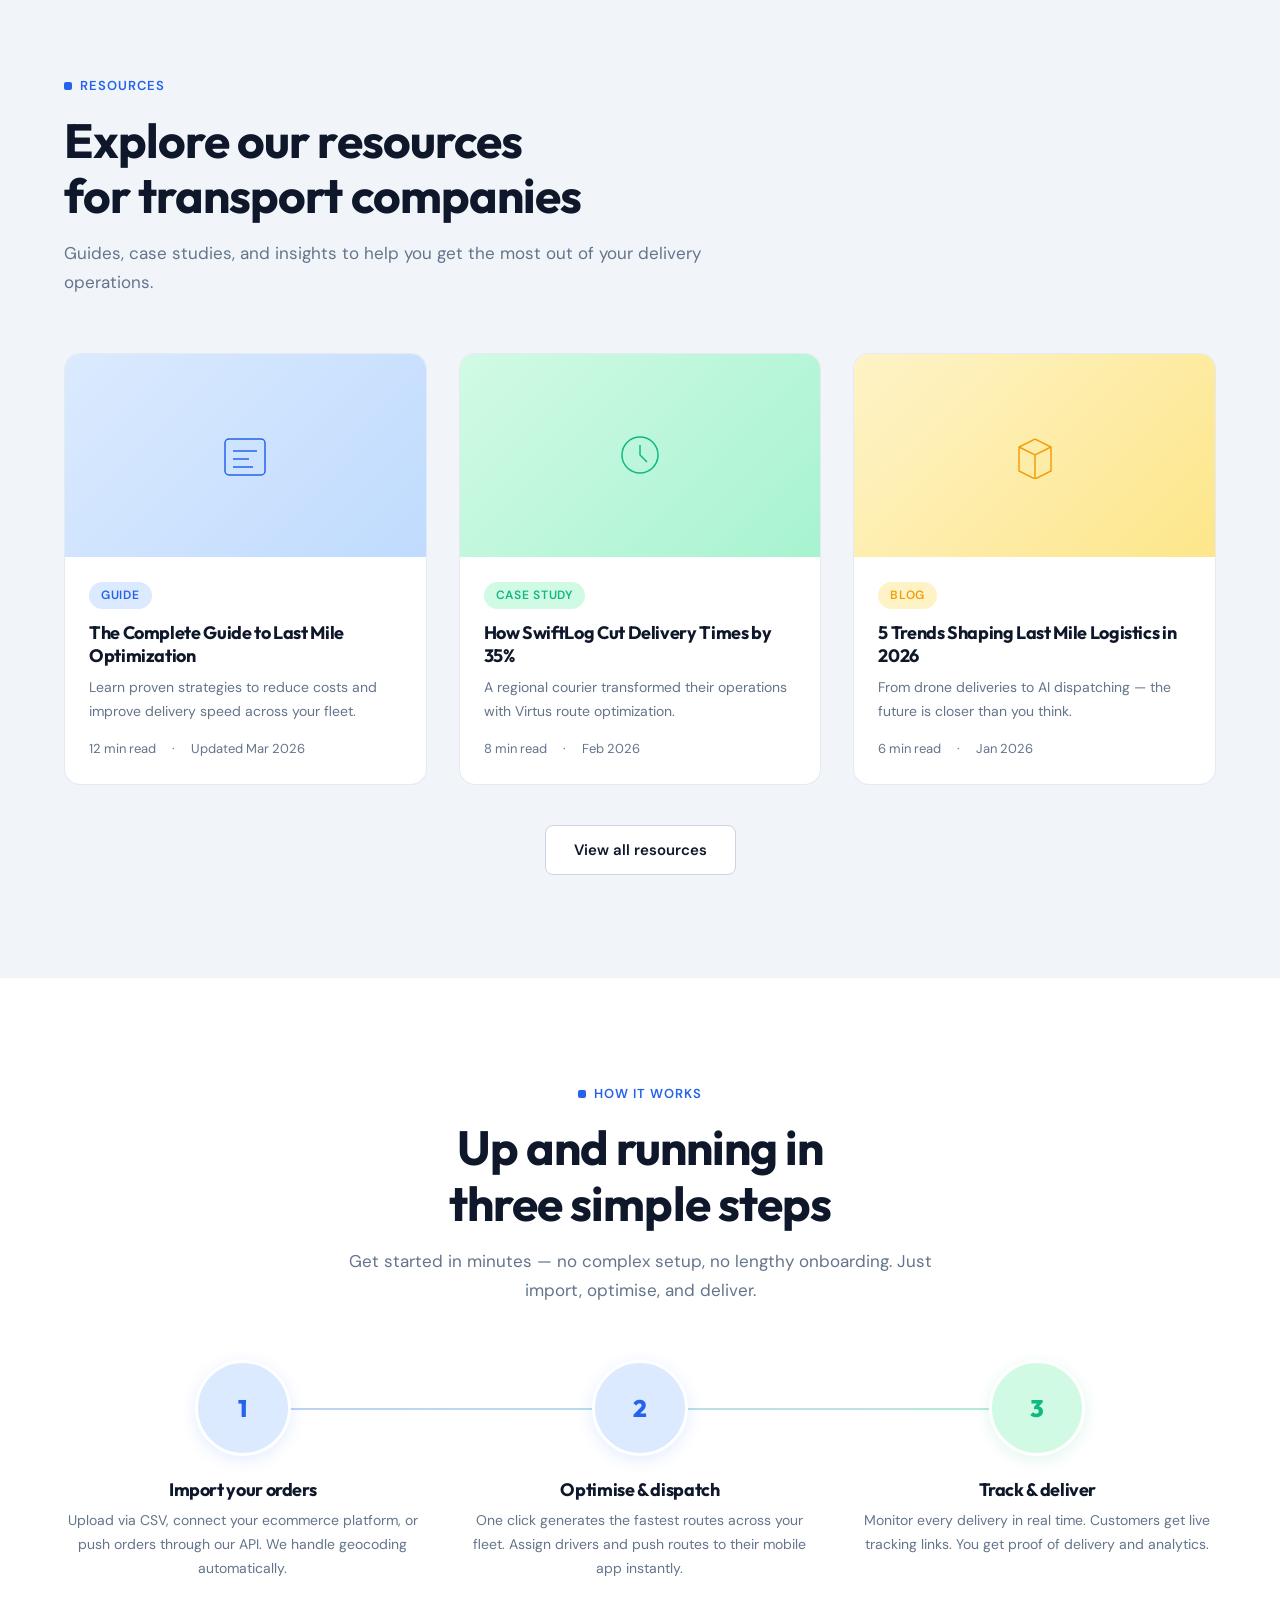
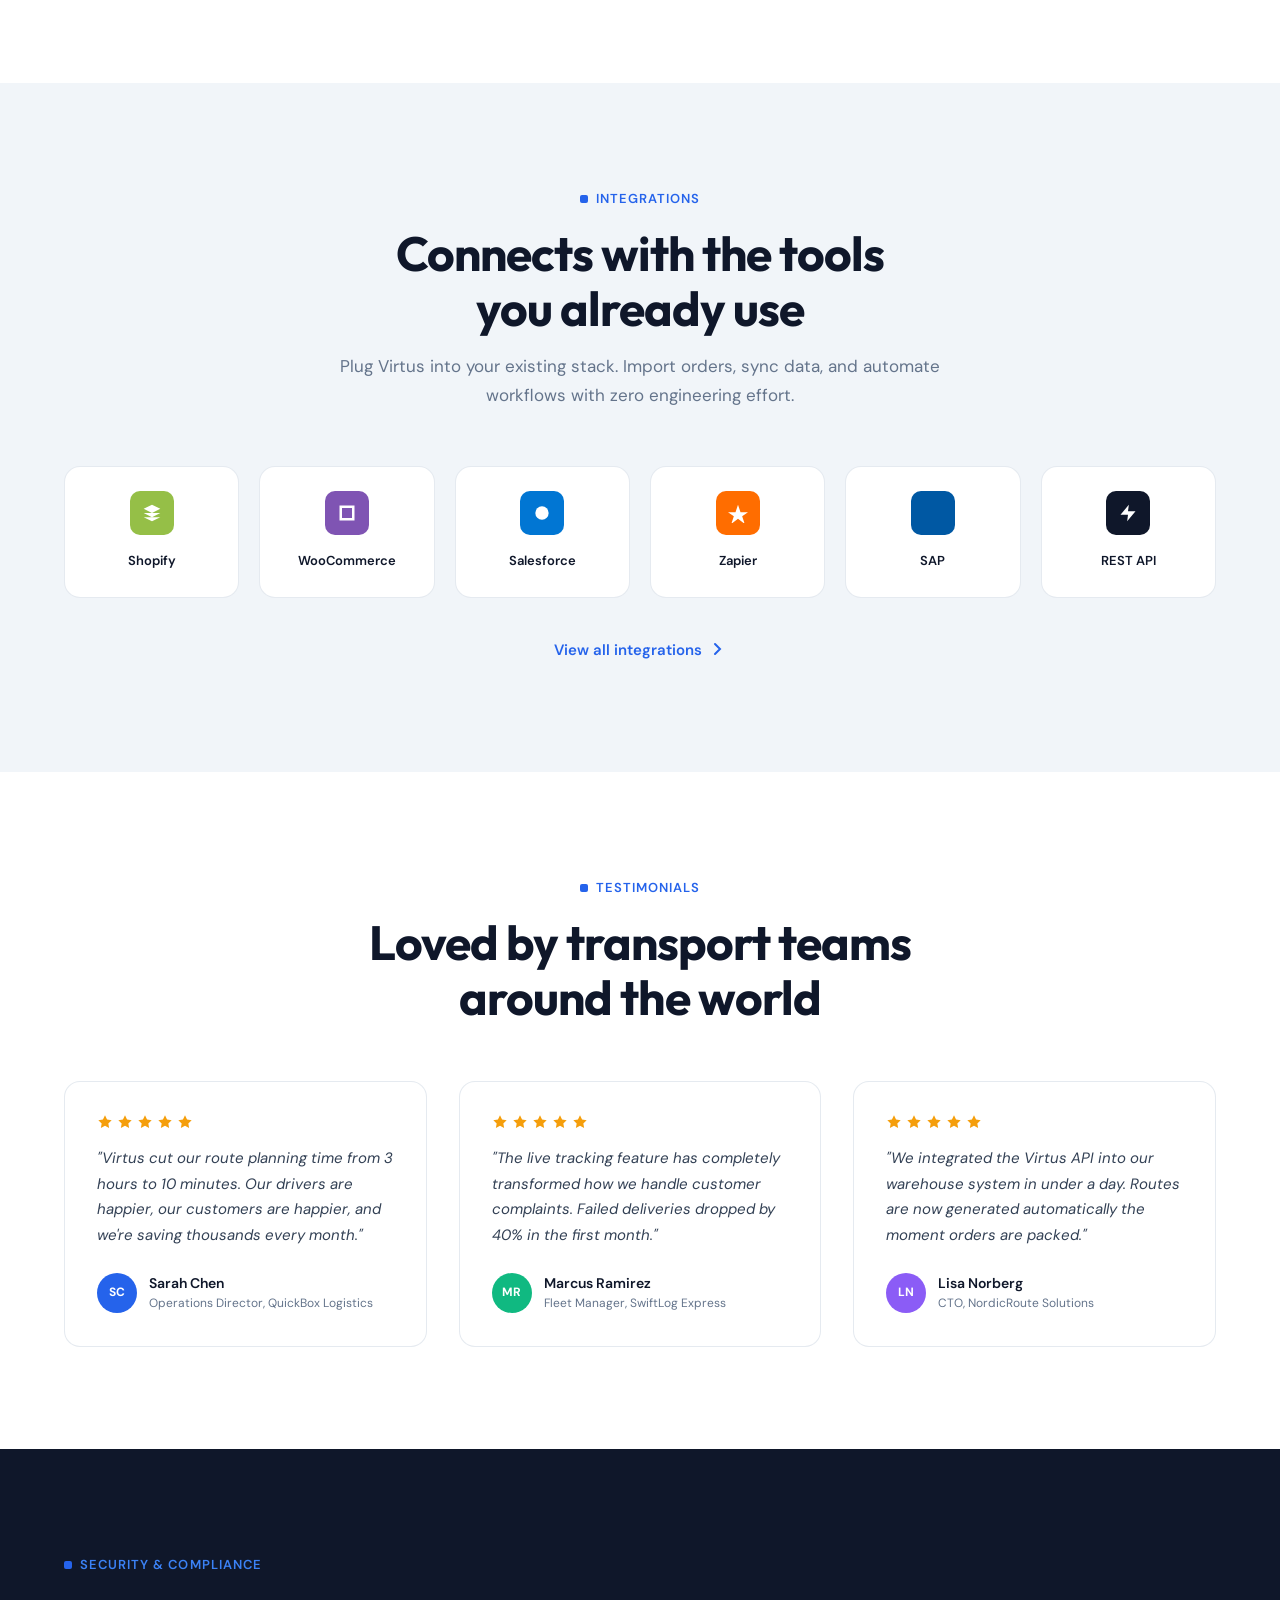
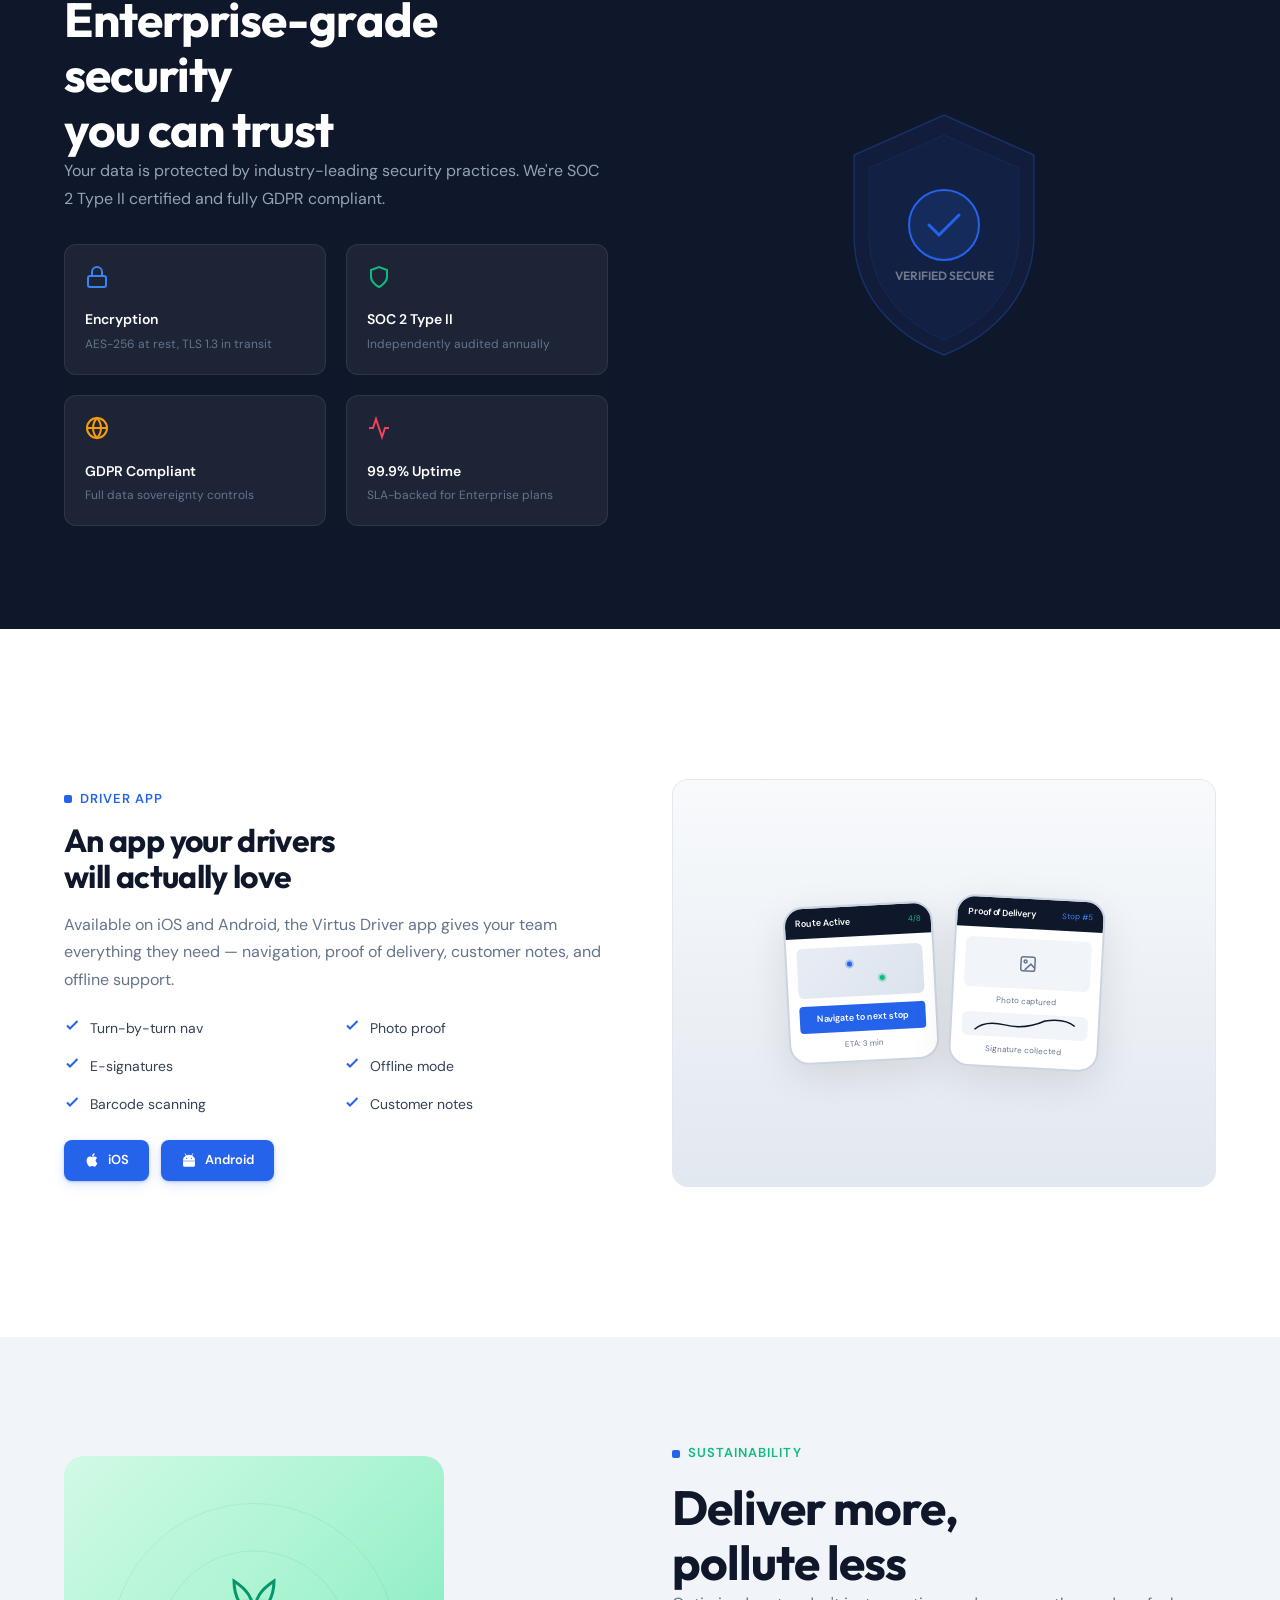
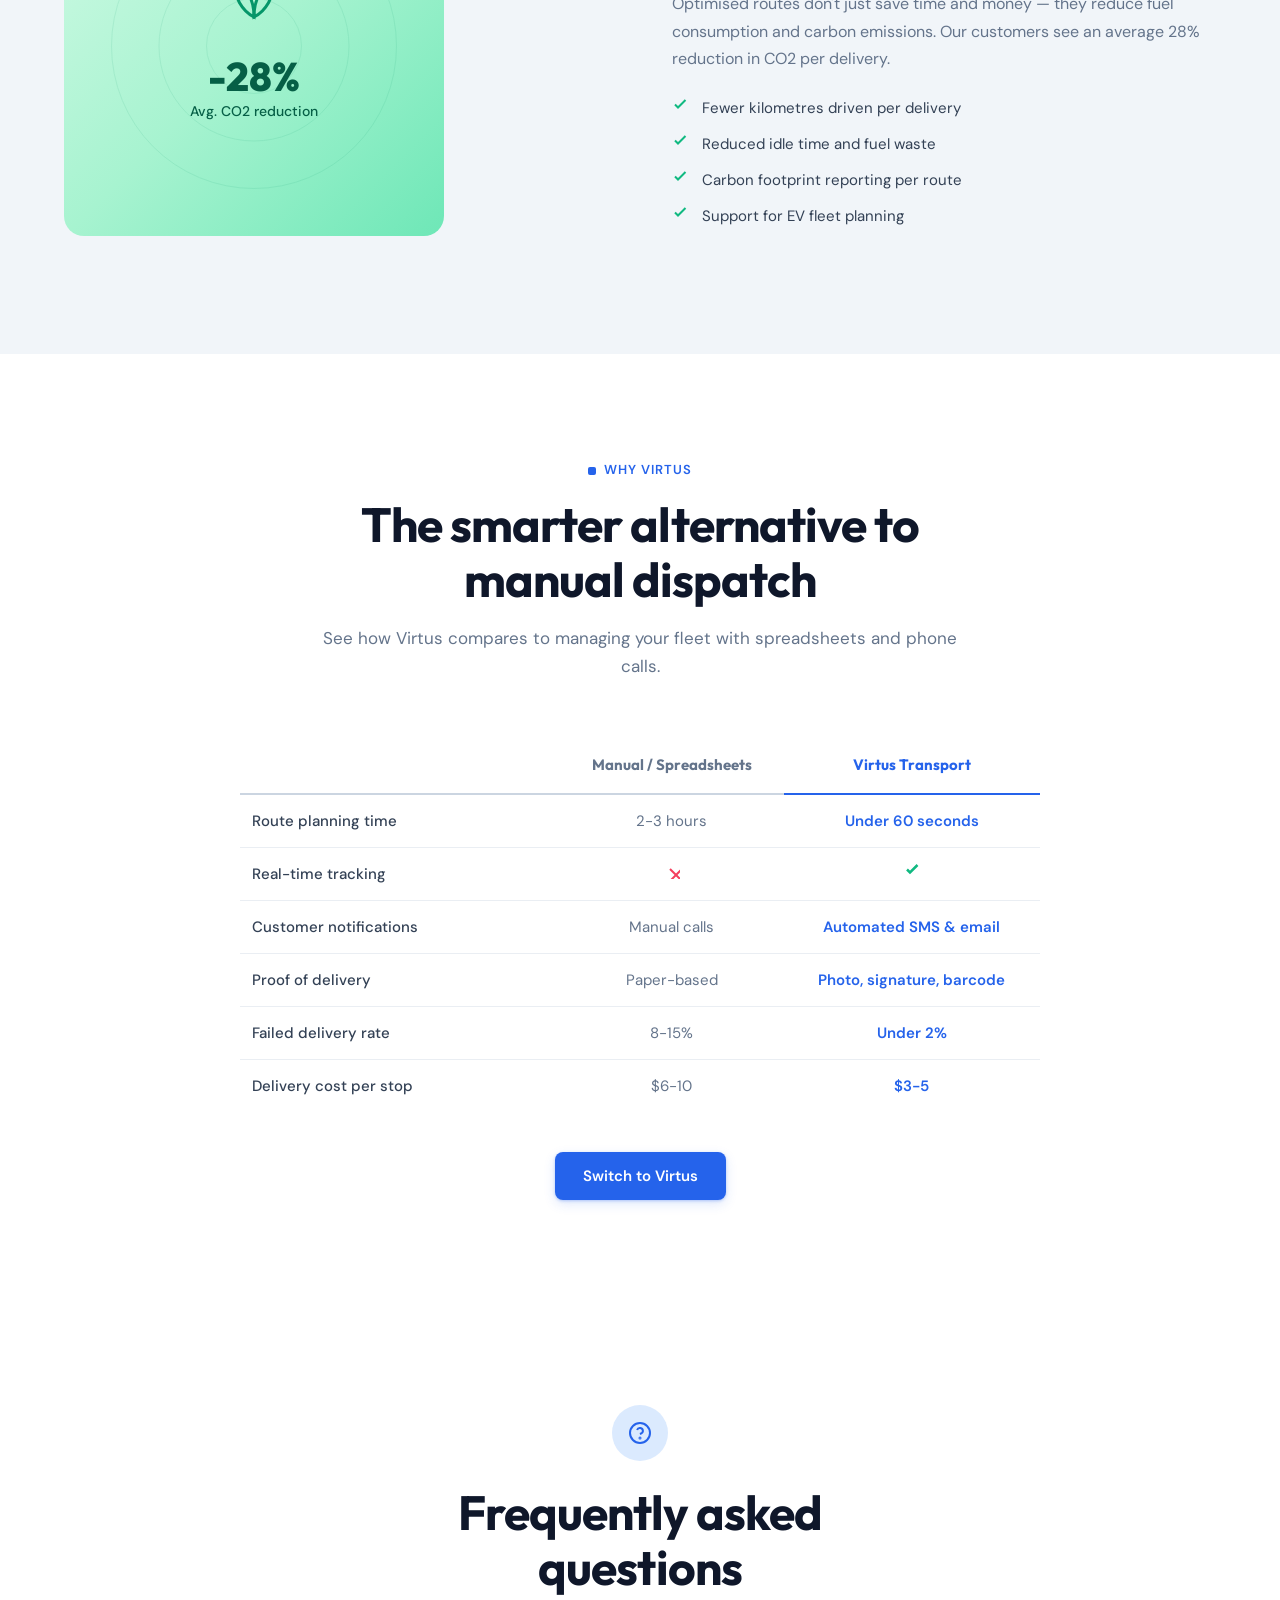
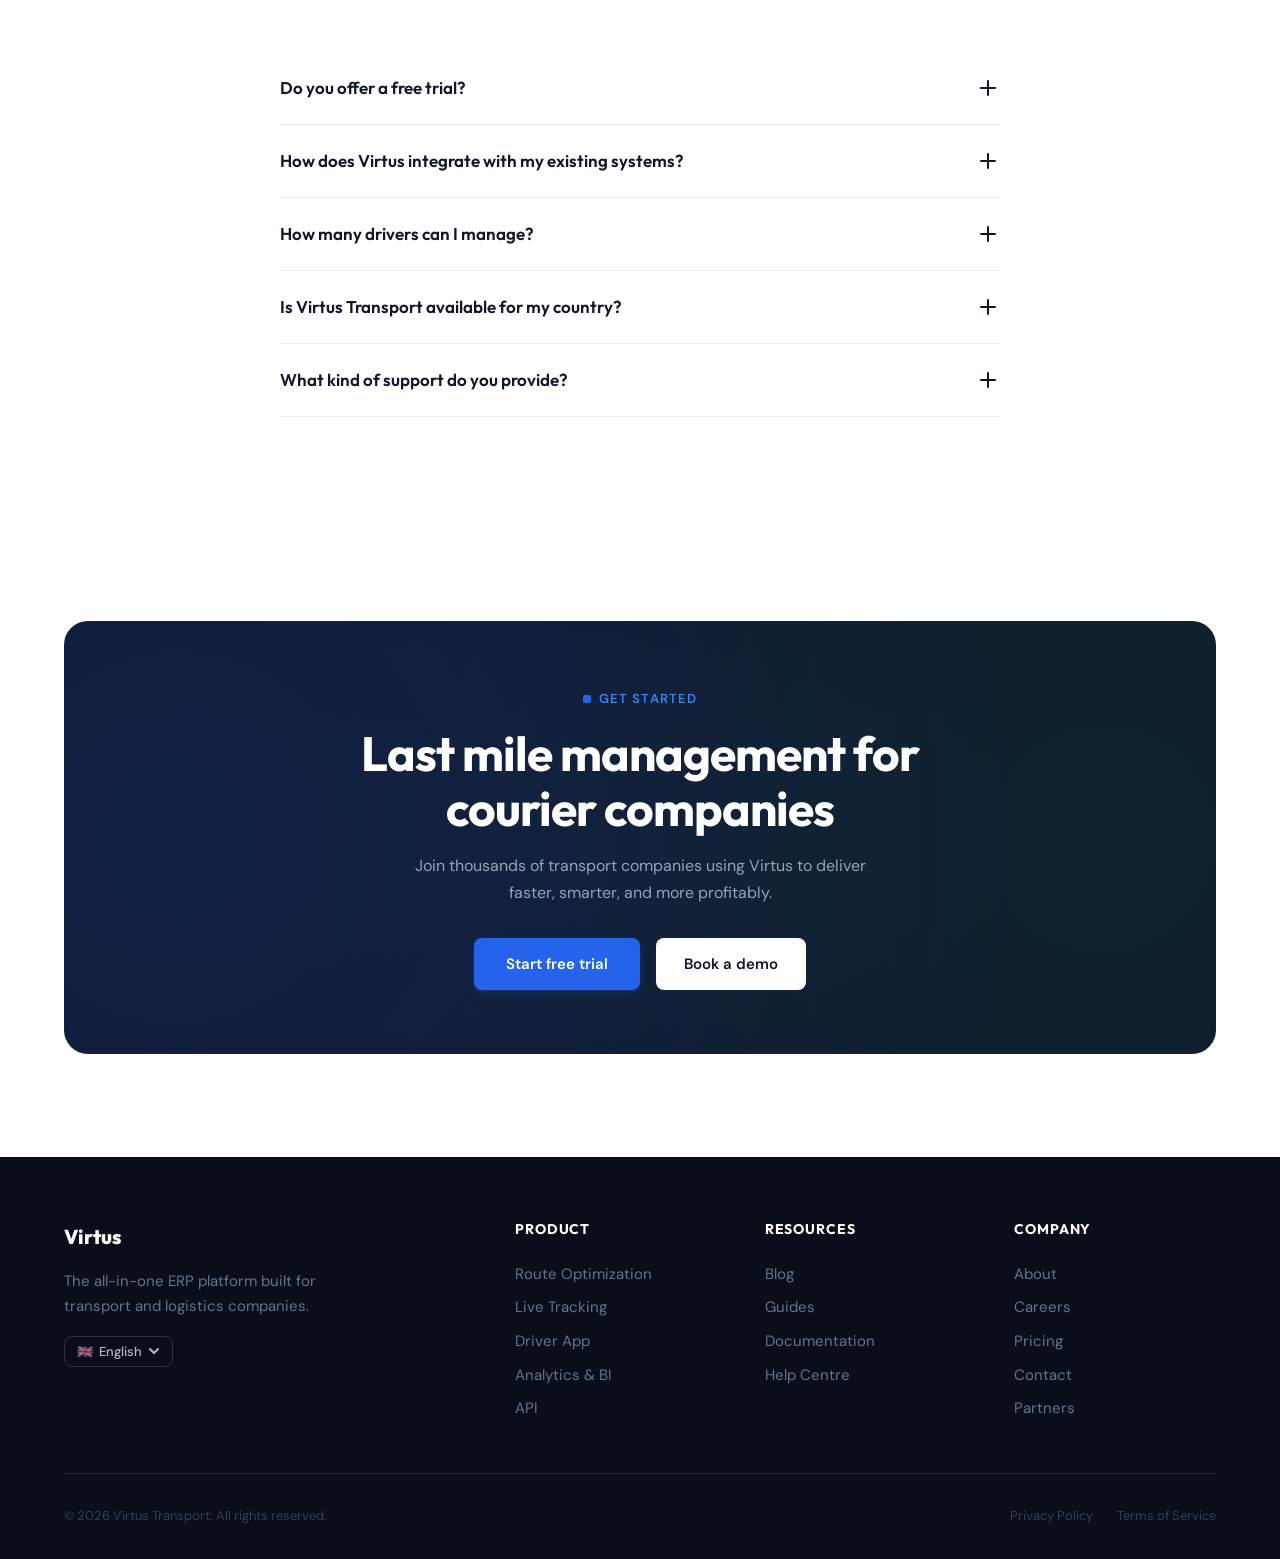
==== commit 717b75a4: "Expand header nav from 3 to 7 items Added Solutions, Docs, Partners, and About links to navigation a" ====
--- a/index.html
+++ b/index.html
@@ -21,8 +21,12 @@
       </a>
       <div class="nav-links">
         <a href="product.html" data-i18n="nav.product">Product</a>
+        <a href="product.html#solutions" data-i18n="nav.solutions">Solutions</a>
         <a href="pricing.html" data-i18n="nav.pricing">Pricing</a>
         <a href="resources.html" data-i18n="nav.resources">Resources</a>
+        <a href="docs.html" data-i18n="nav.docs">Docs</a>
+        <a href="partners.html" data-i18n="nav.partners">Partners</a>
+        <a href="about.html" data-i18n="nav.about">About</a>
       </div>
       <div class="nav-cta">
         <span id="lang-switch-nav"></span>
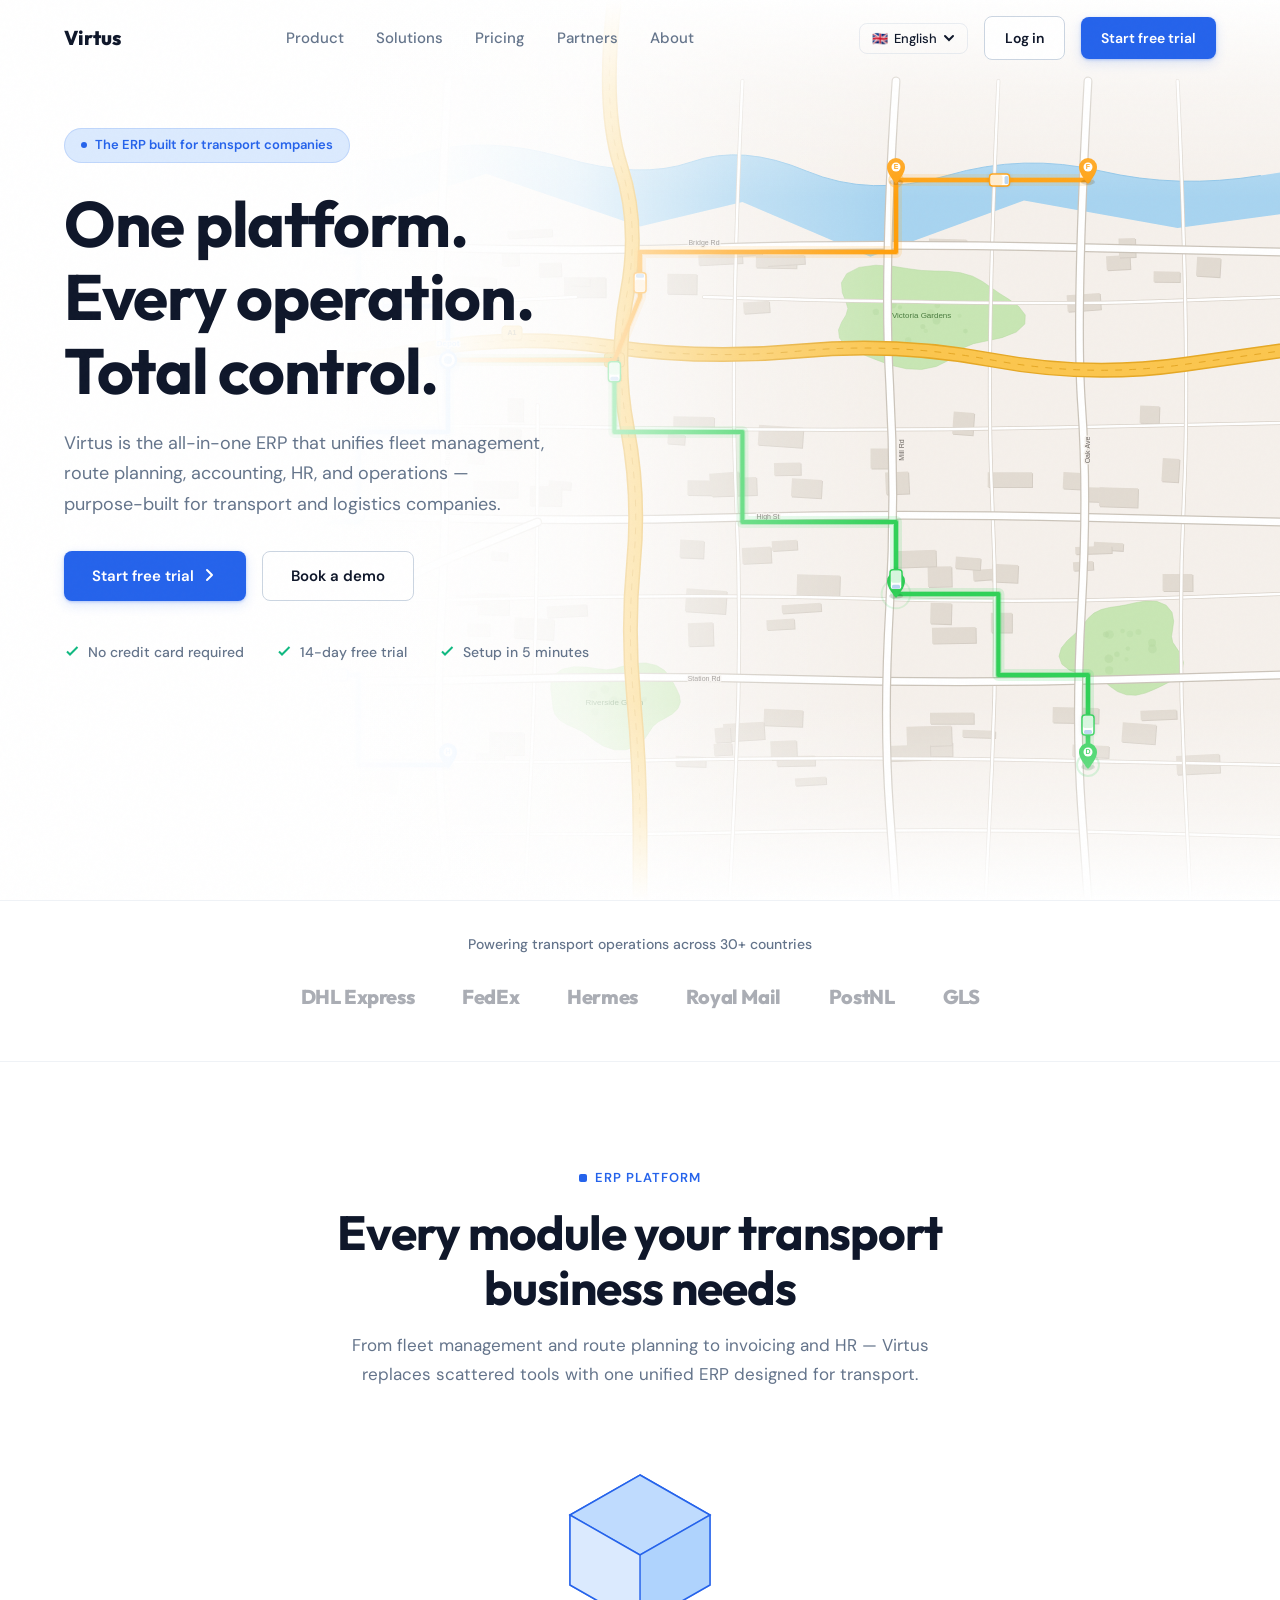
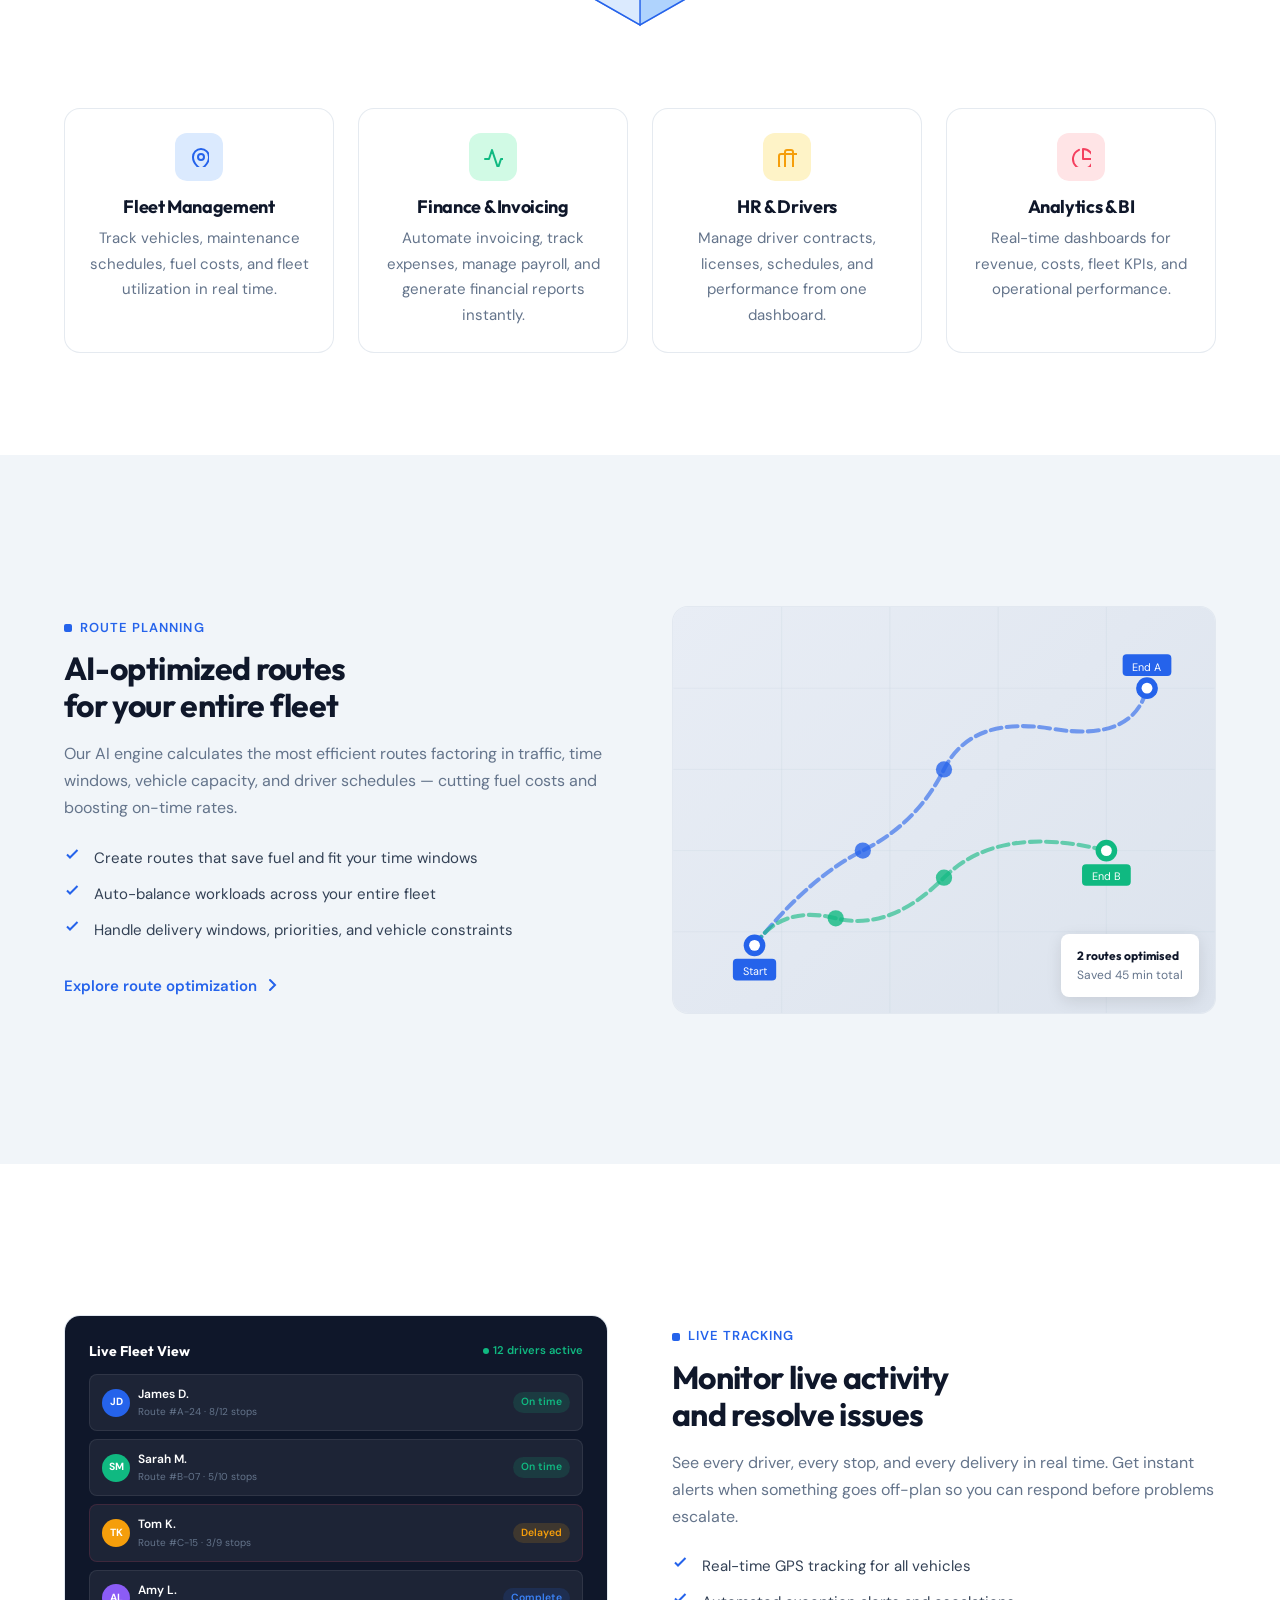
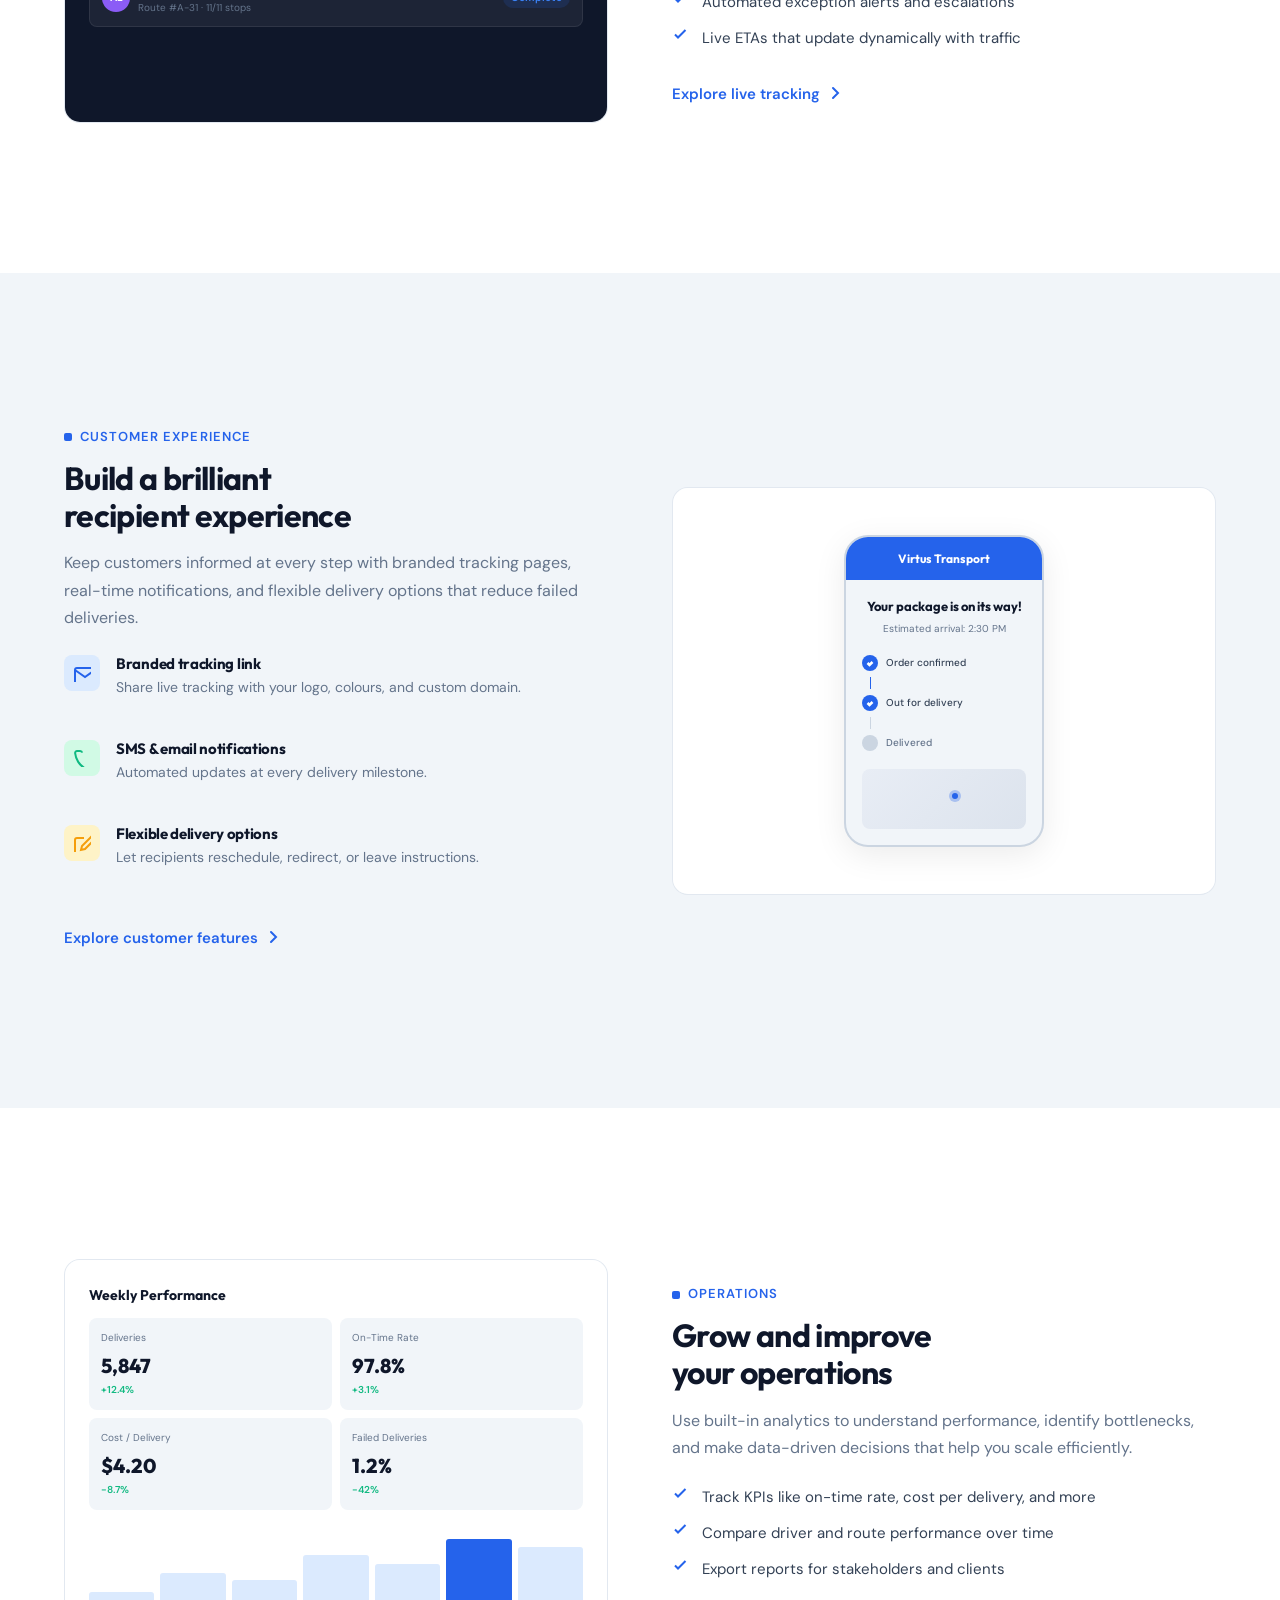
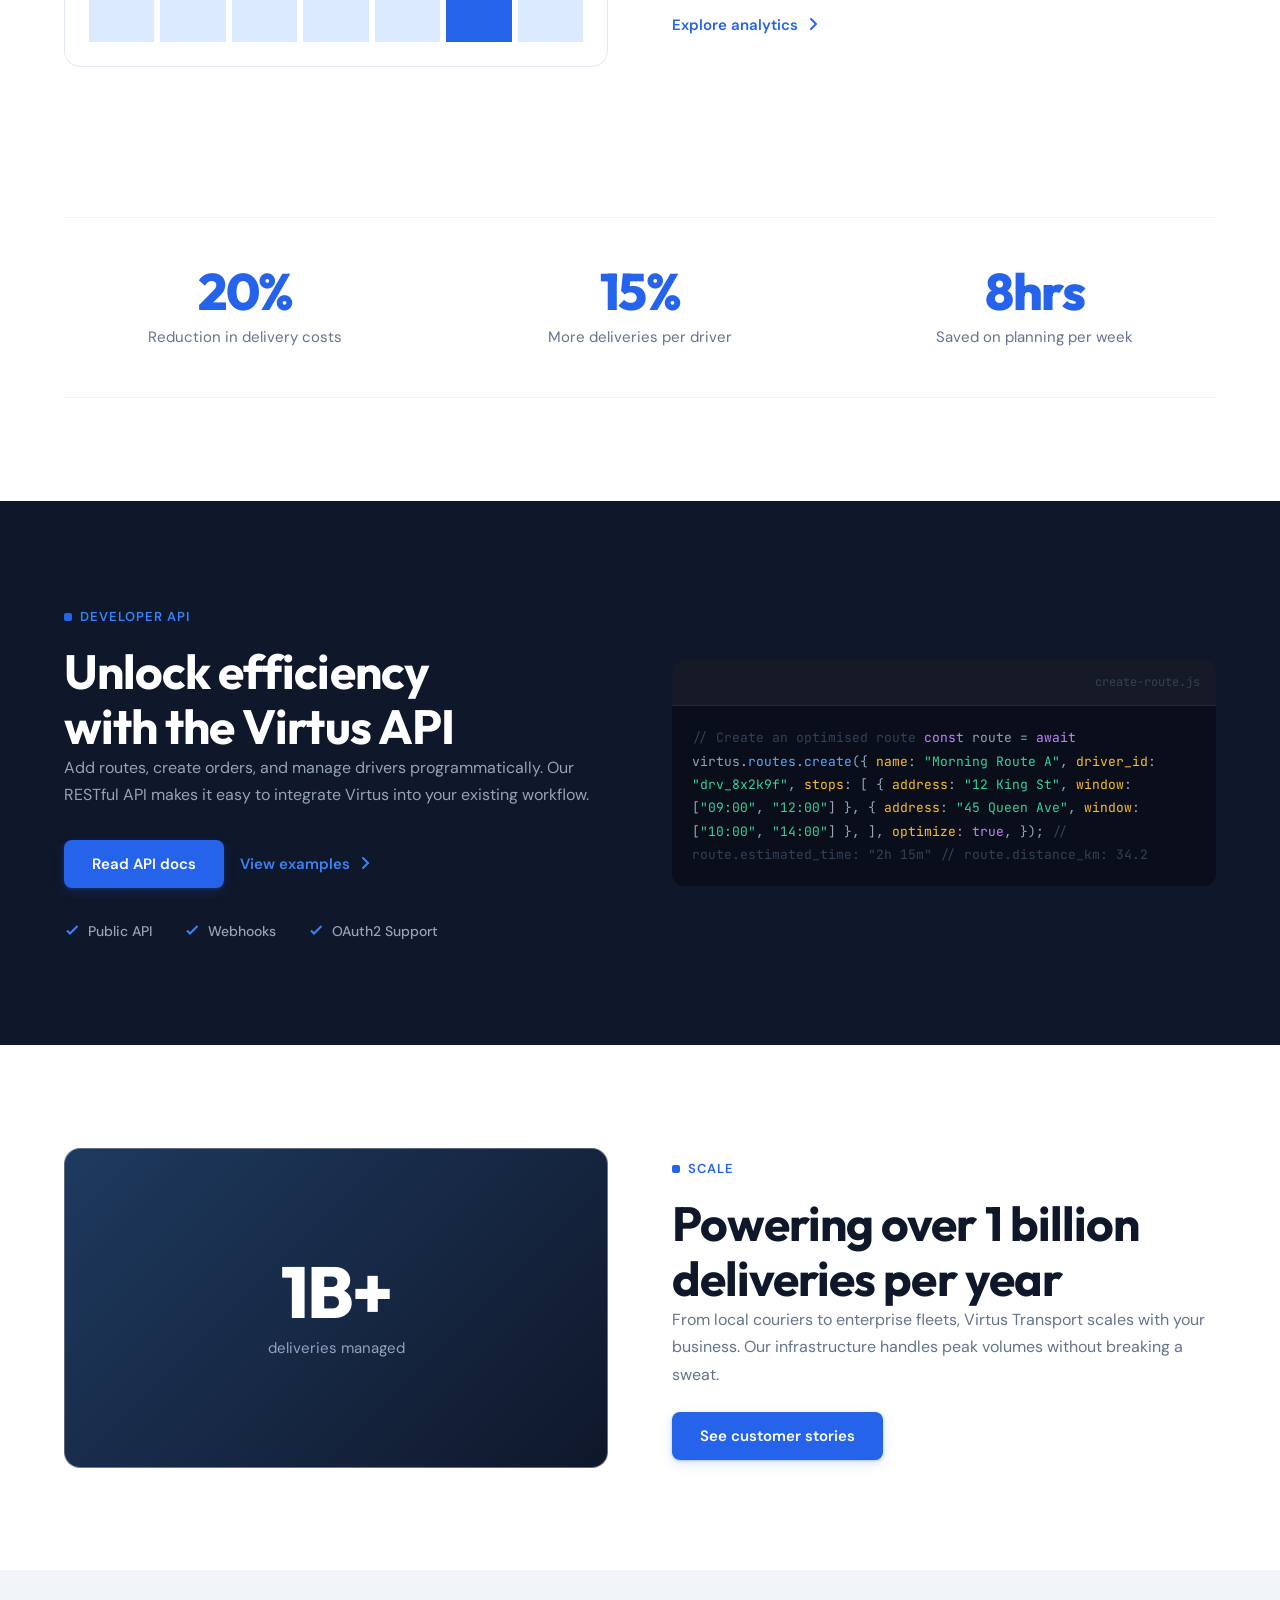
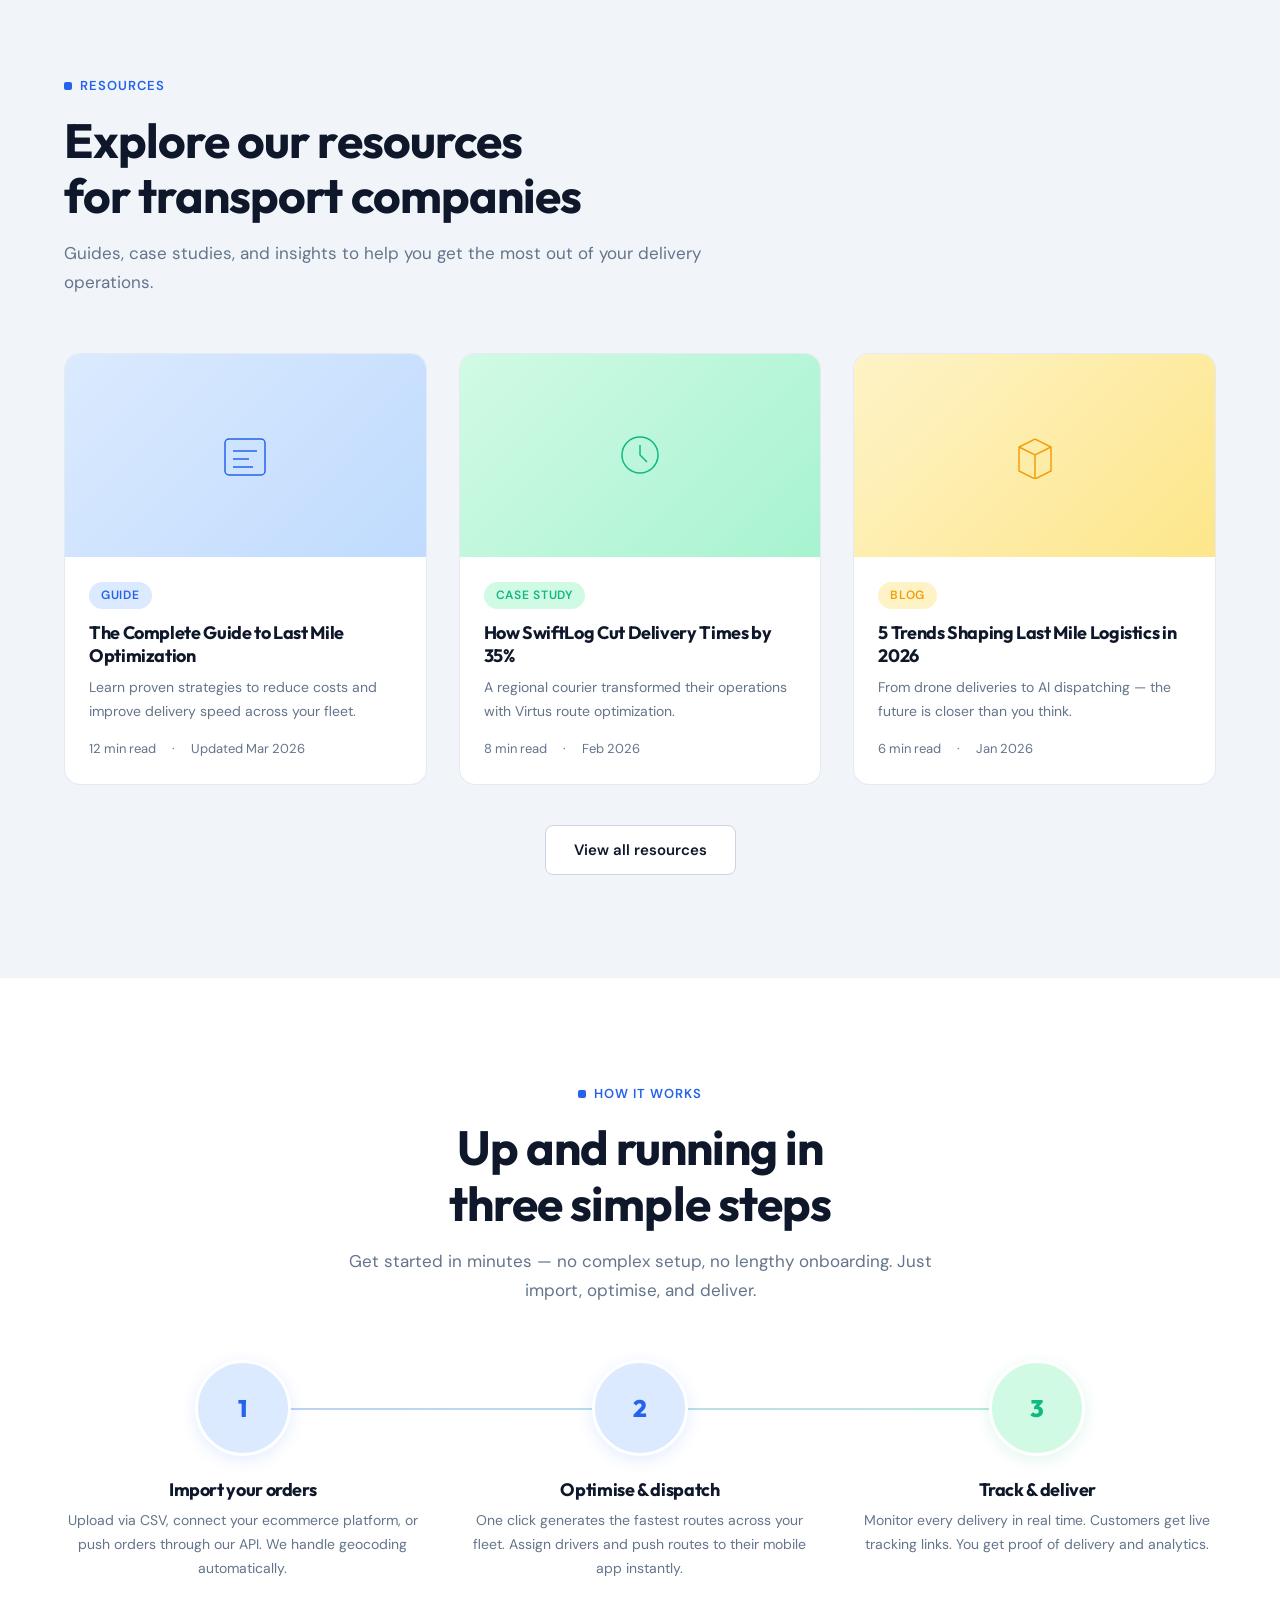
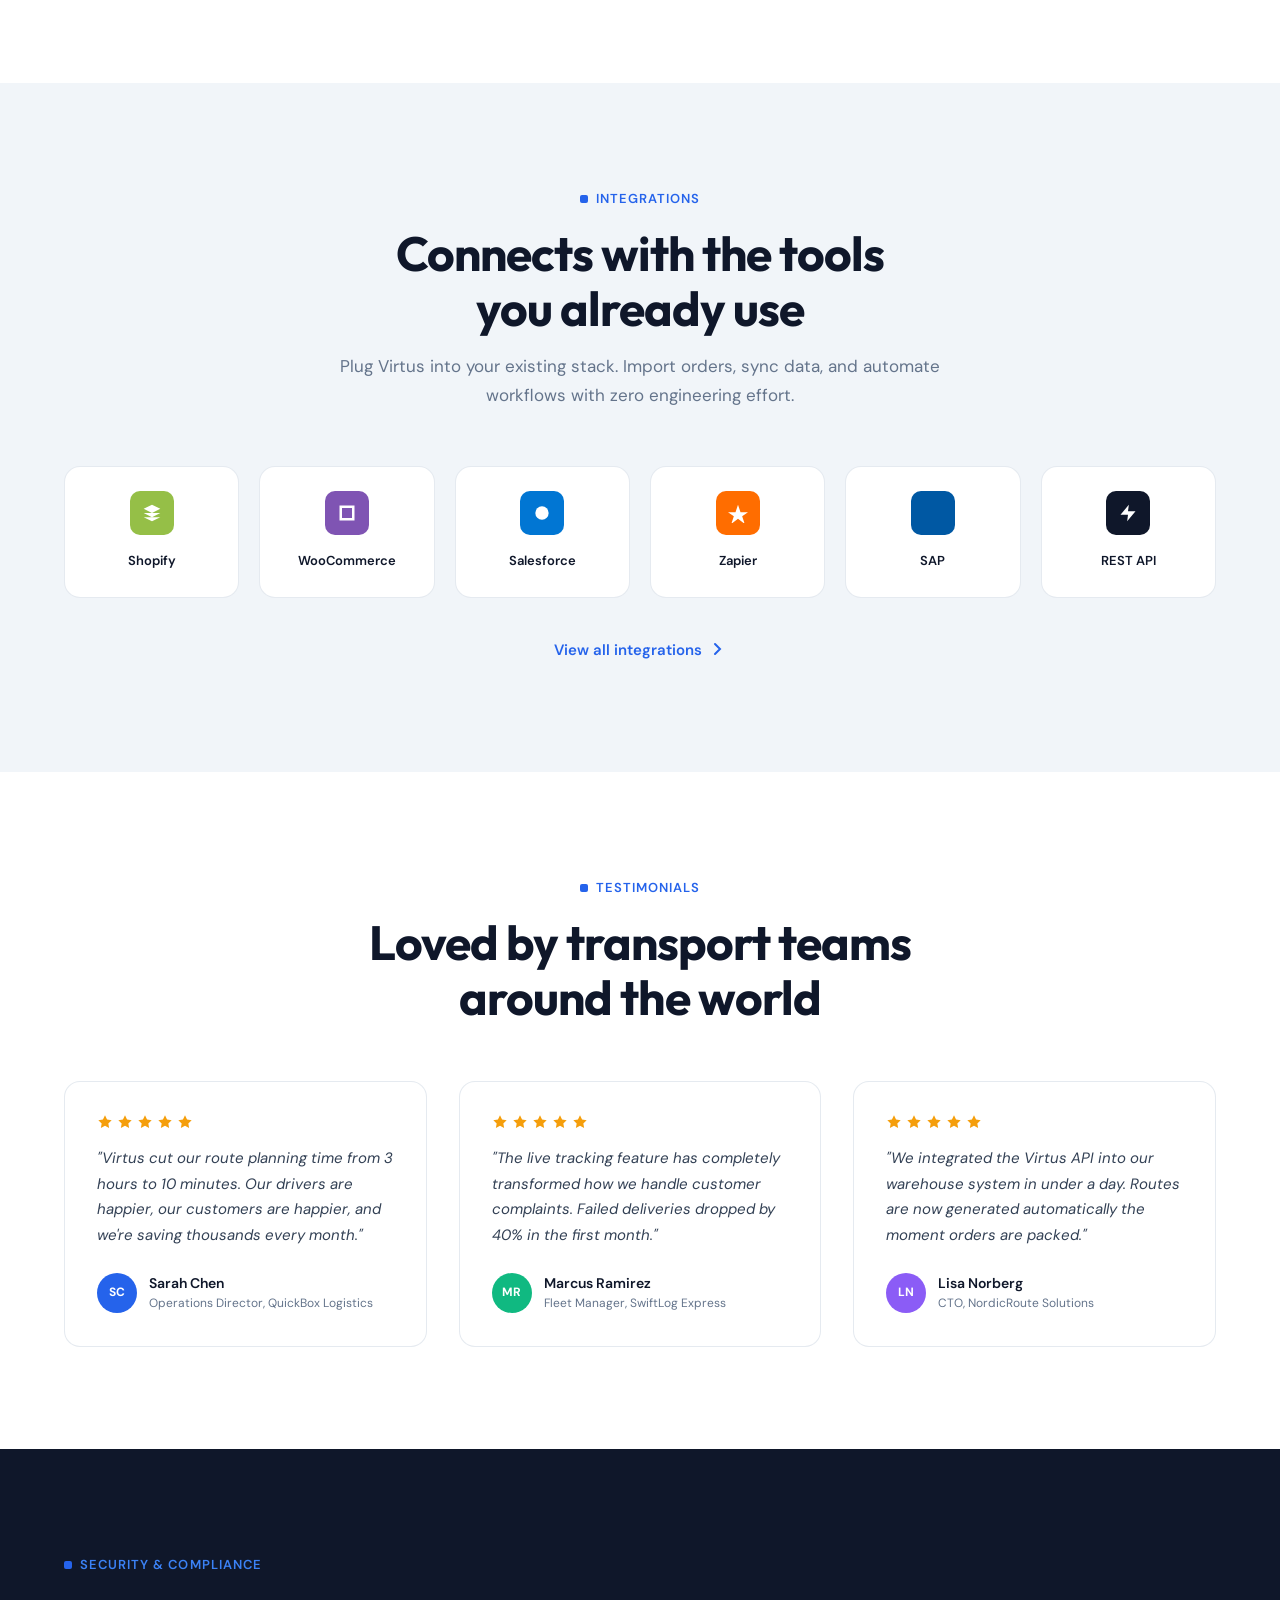
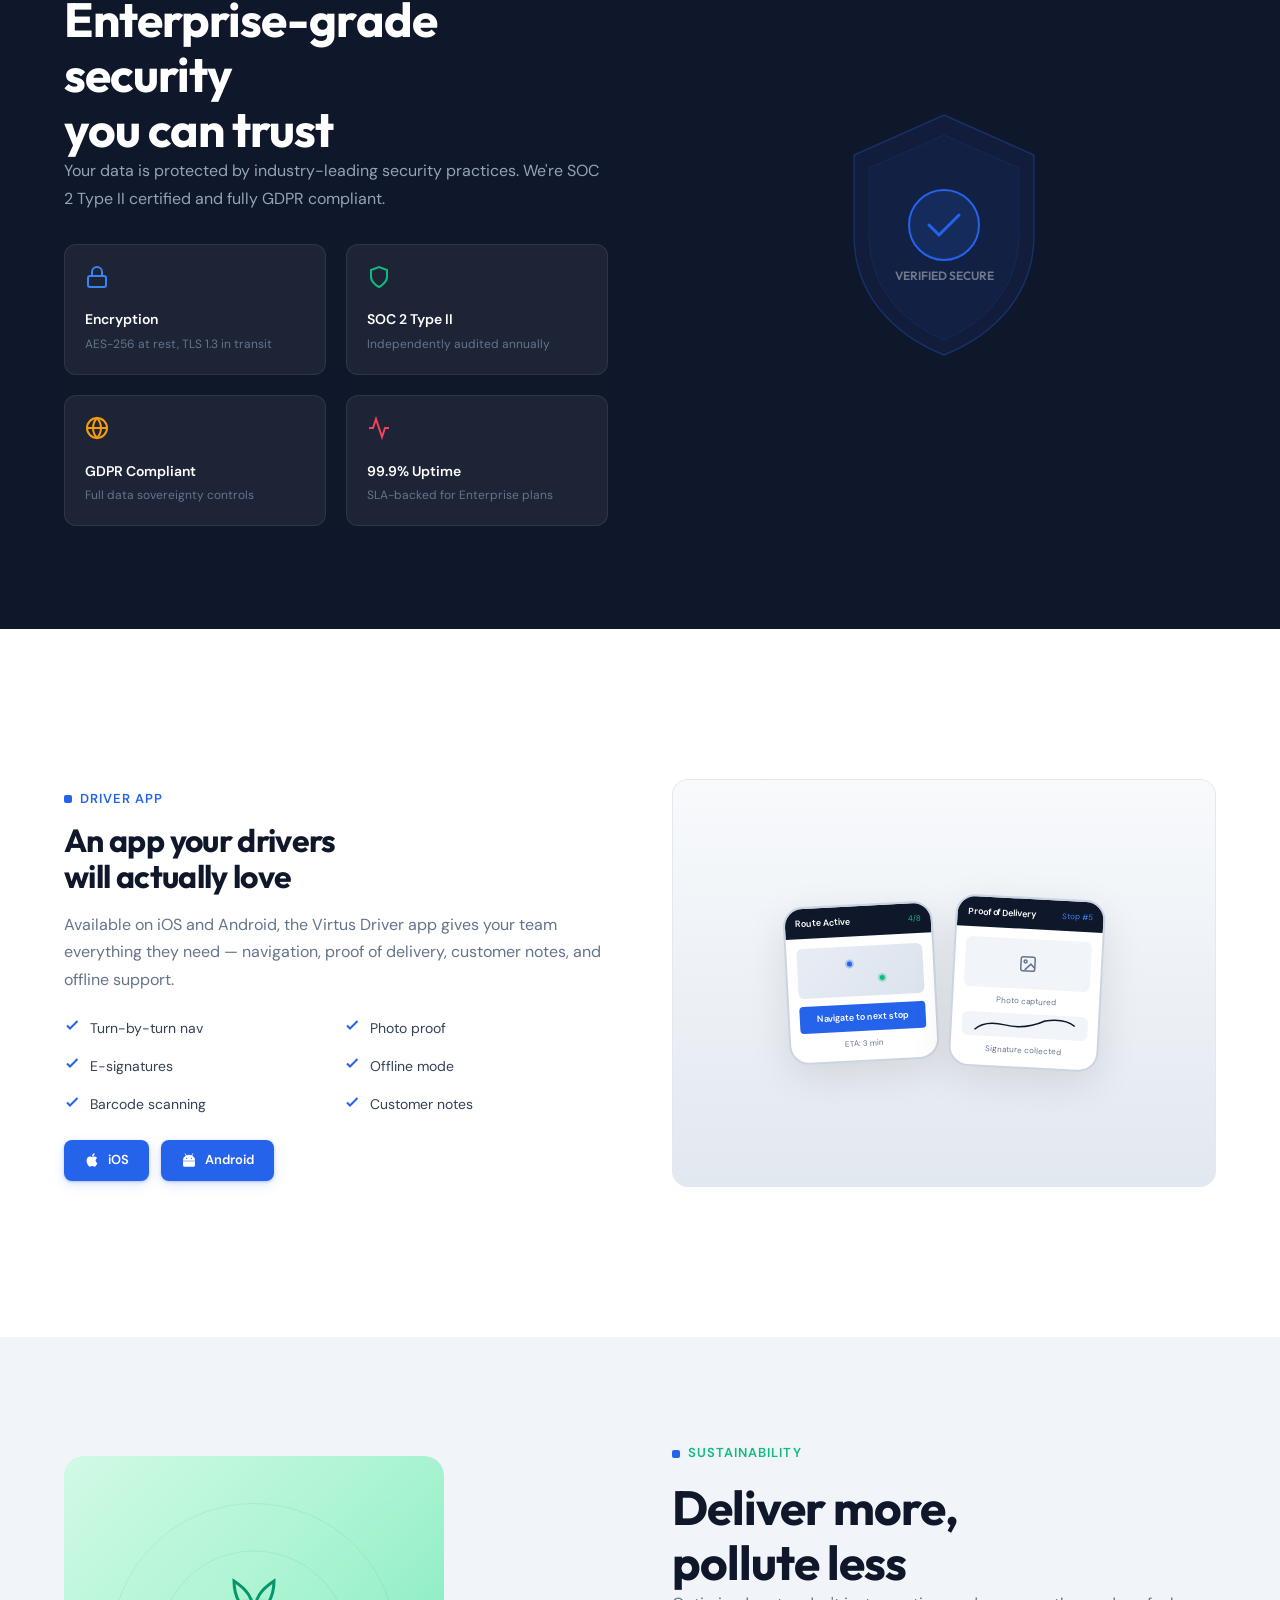
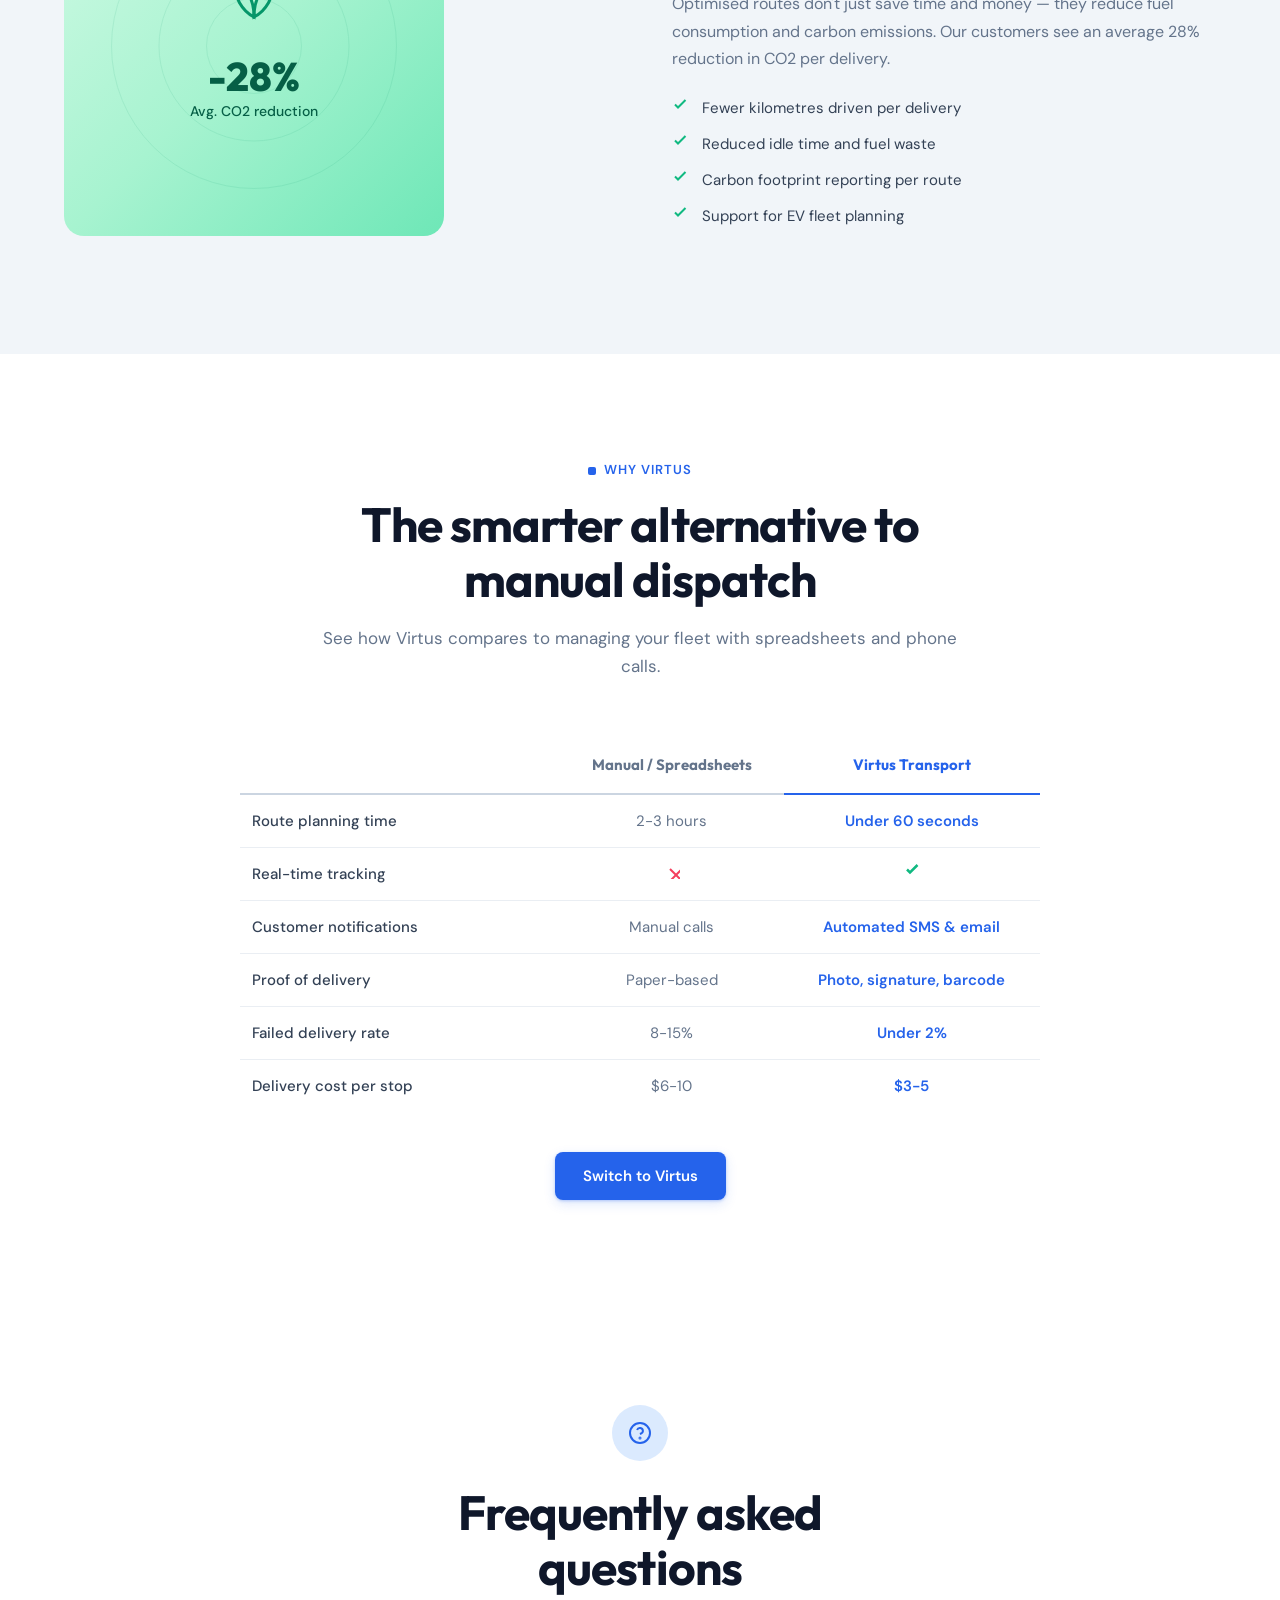
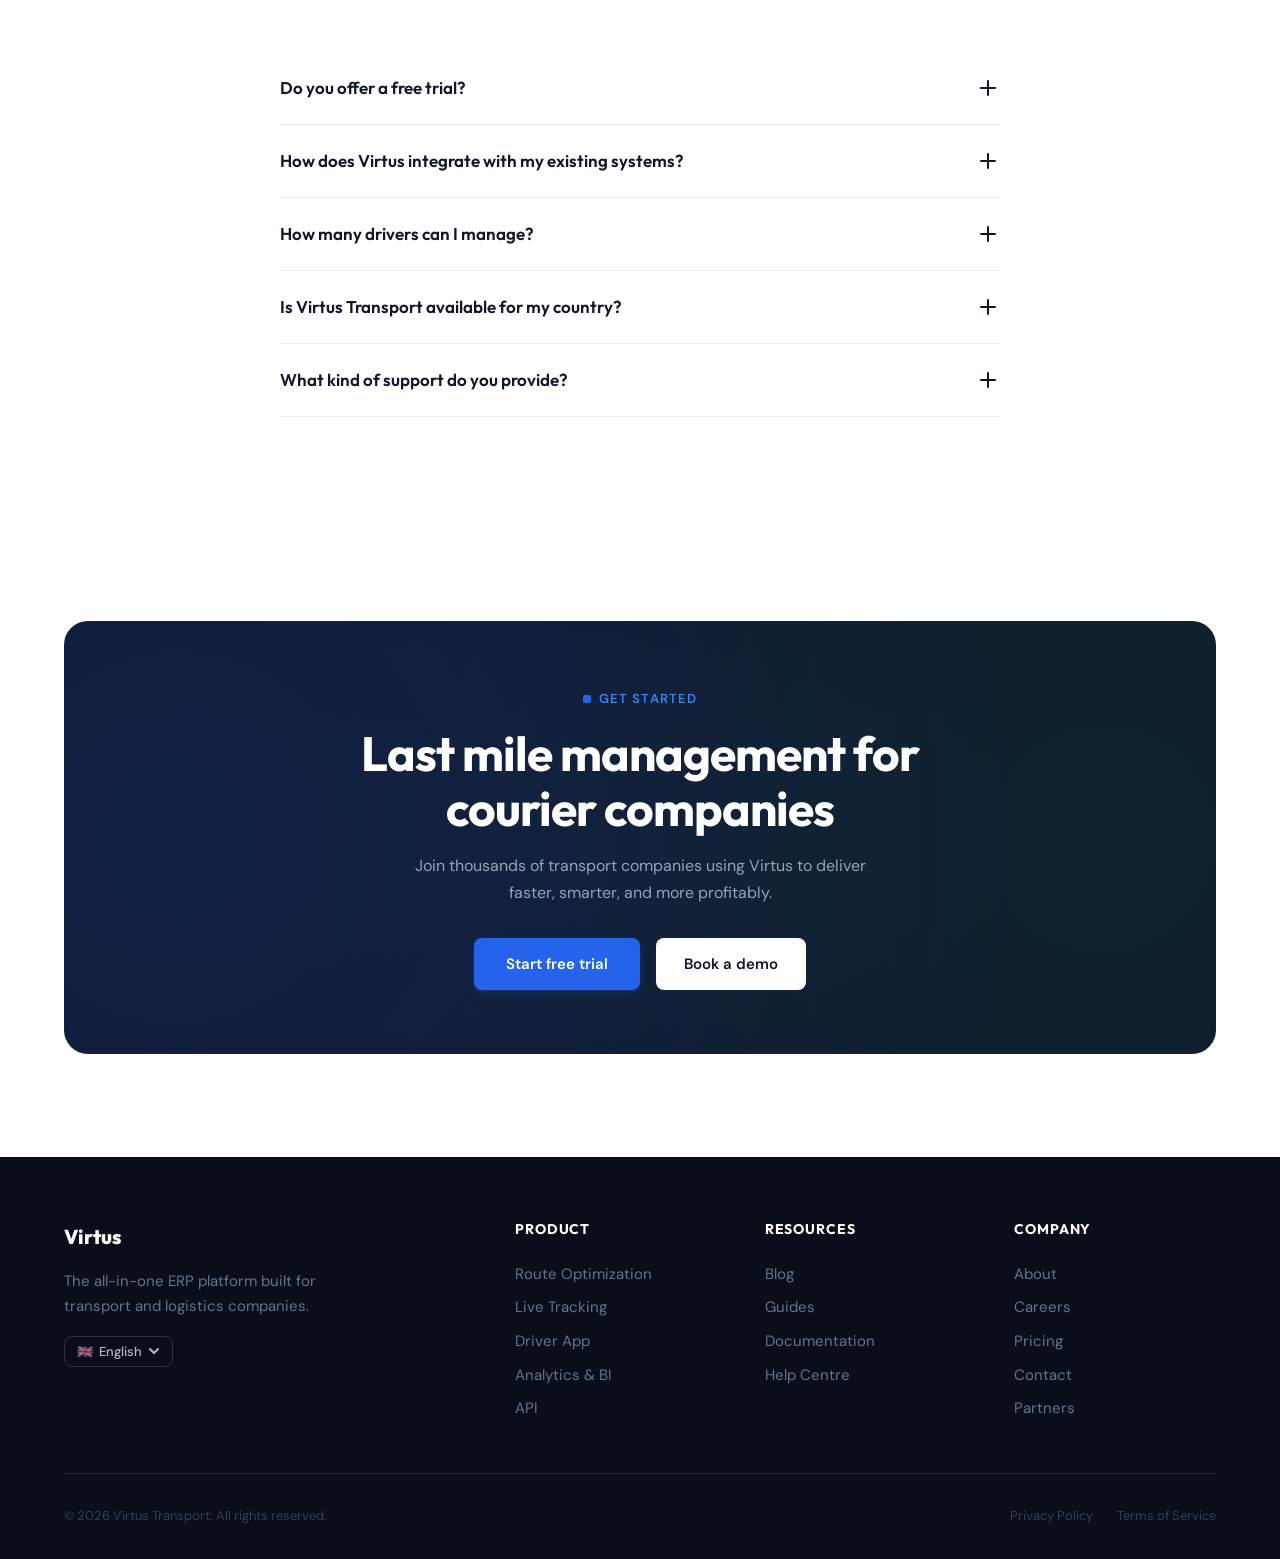
==== commit 1945e8df: "Remove Resources and Docs from header nav Co-Authored-By: Claude Opus 4.6 <noreply@anthropic.com>" ====
--- a/index.html
+++ b/index.html
@@ -23,8 +23,6 @@
         <a href="product.html" data-i18n="nav.product">Product</a>
         <a href="product.html#solutions" data-i18n="nav.solutions">Solutions</a>
         <a href="pricing.html" data-i18n="nav.pricing">Pricing</a>
-        <a href="resources.html" data-i18n="nav.resources">Resources</a>
-        <a href="docs.html" data-i18n="nav.docs">Docs</a>
         <a href="partners.html" data-i18n="nav.partners">Partners</a>
         <a href="about.html" data-i18n="nav.about">About</a>
       </div>
